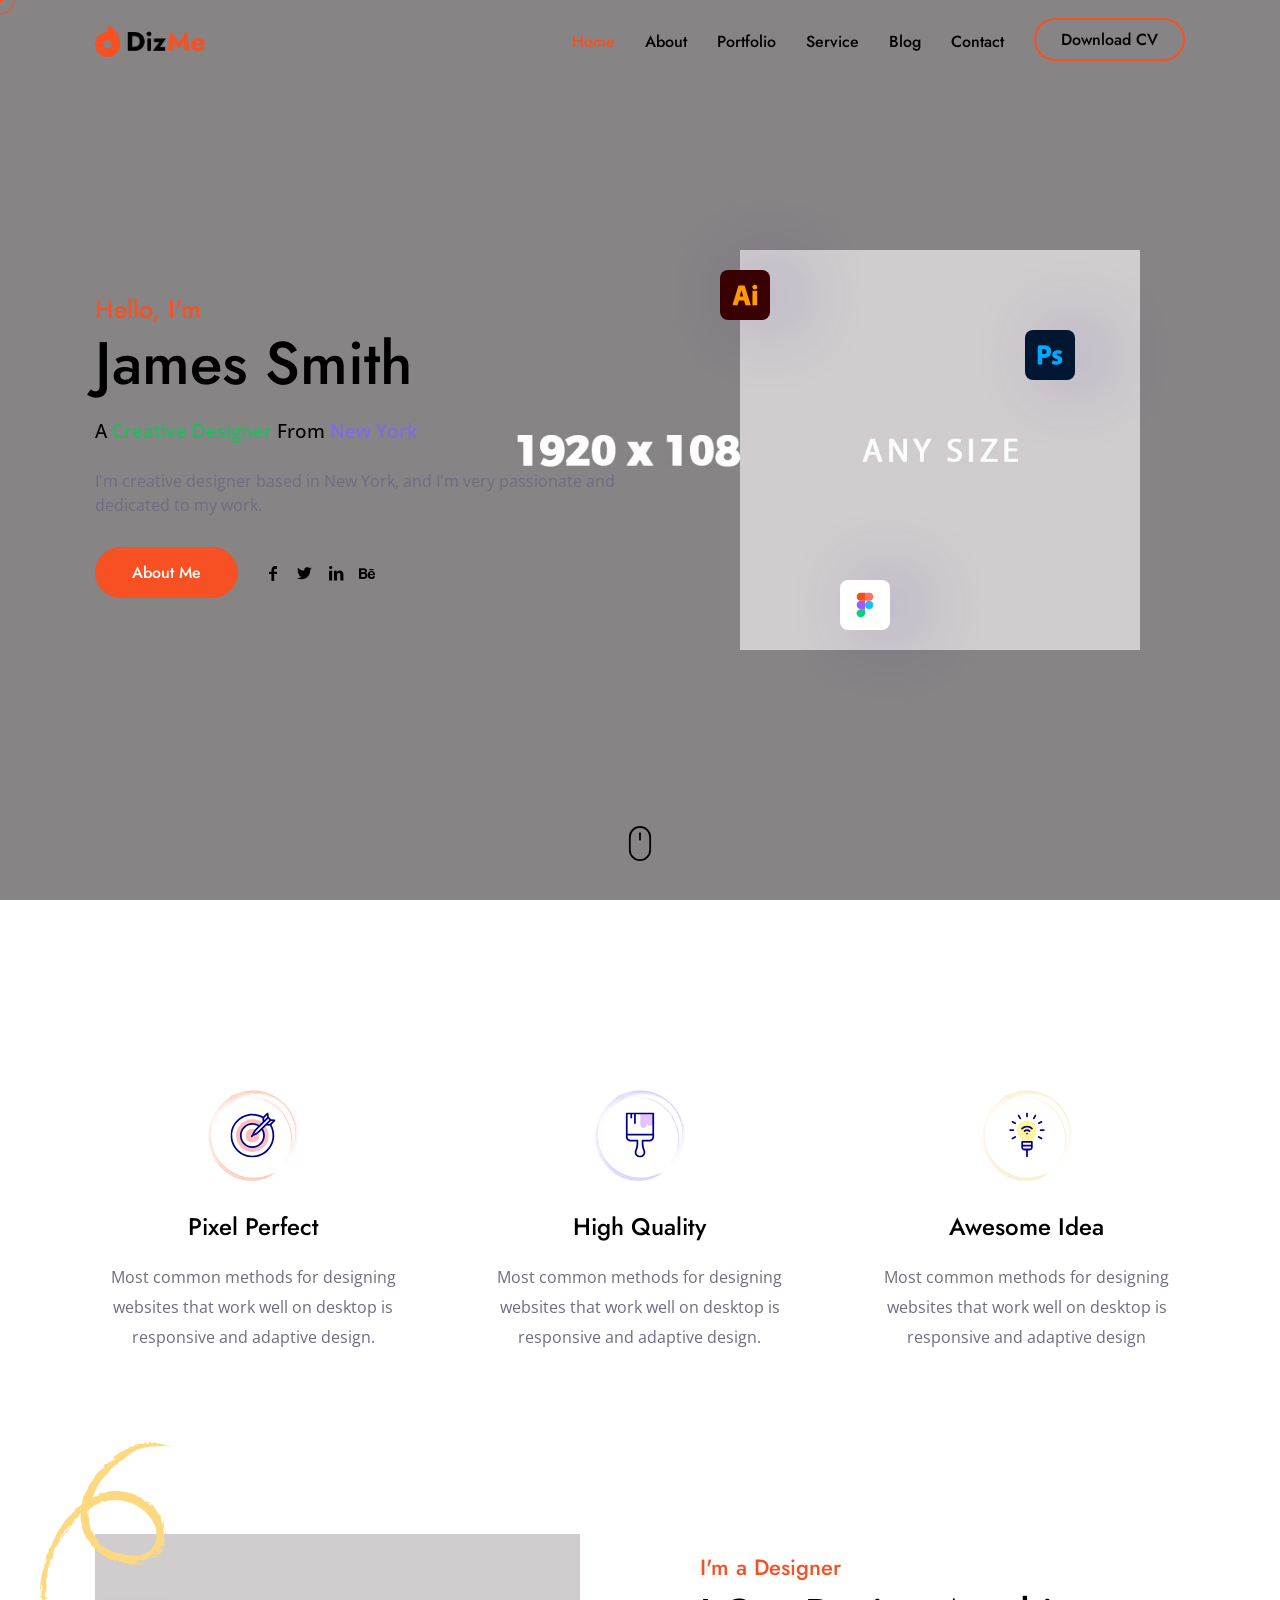
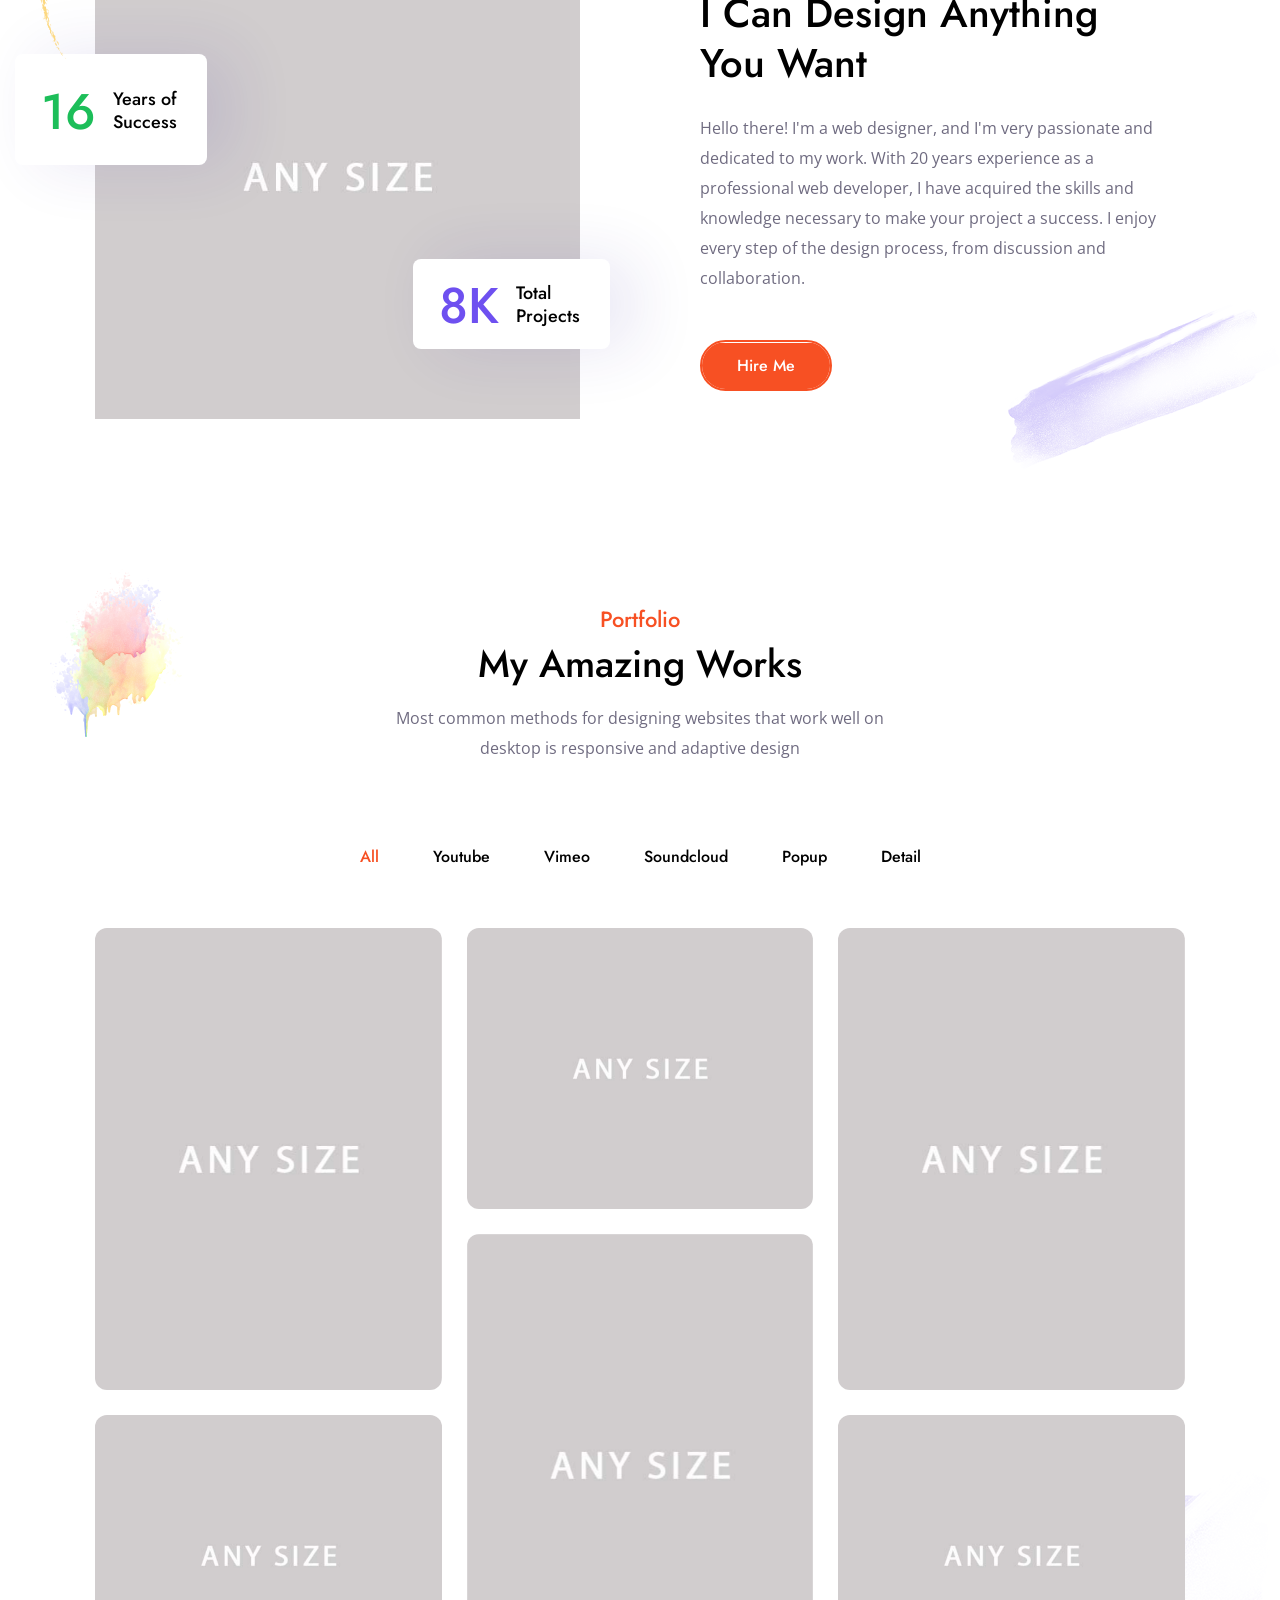
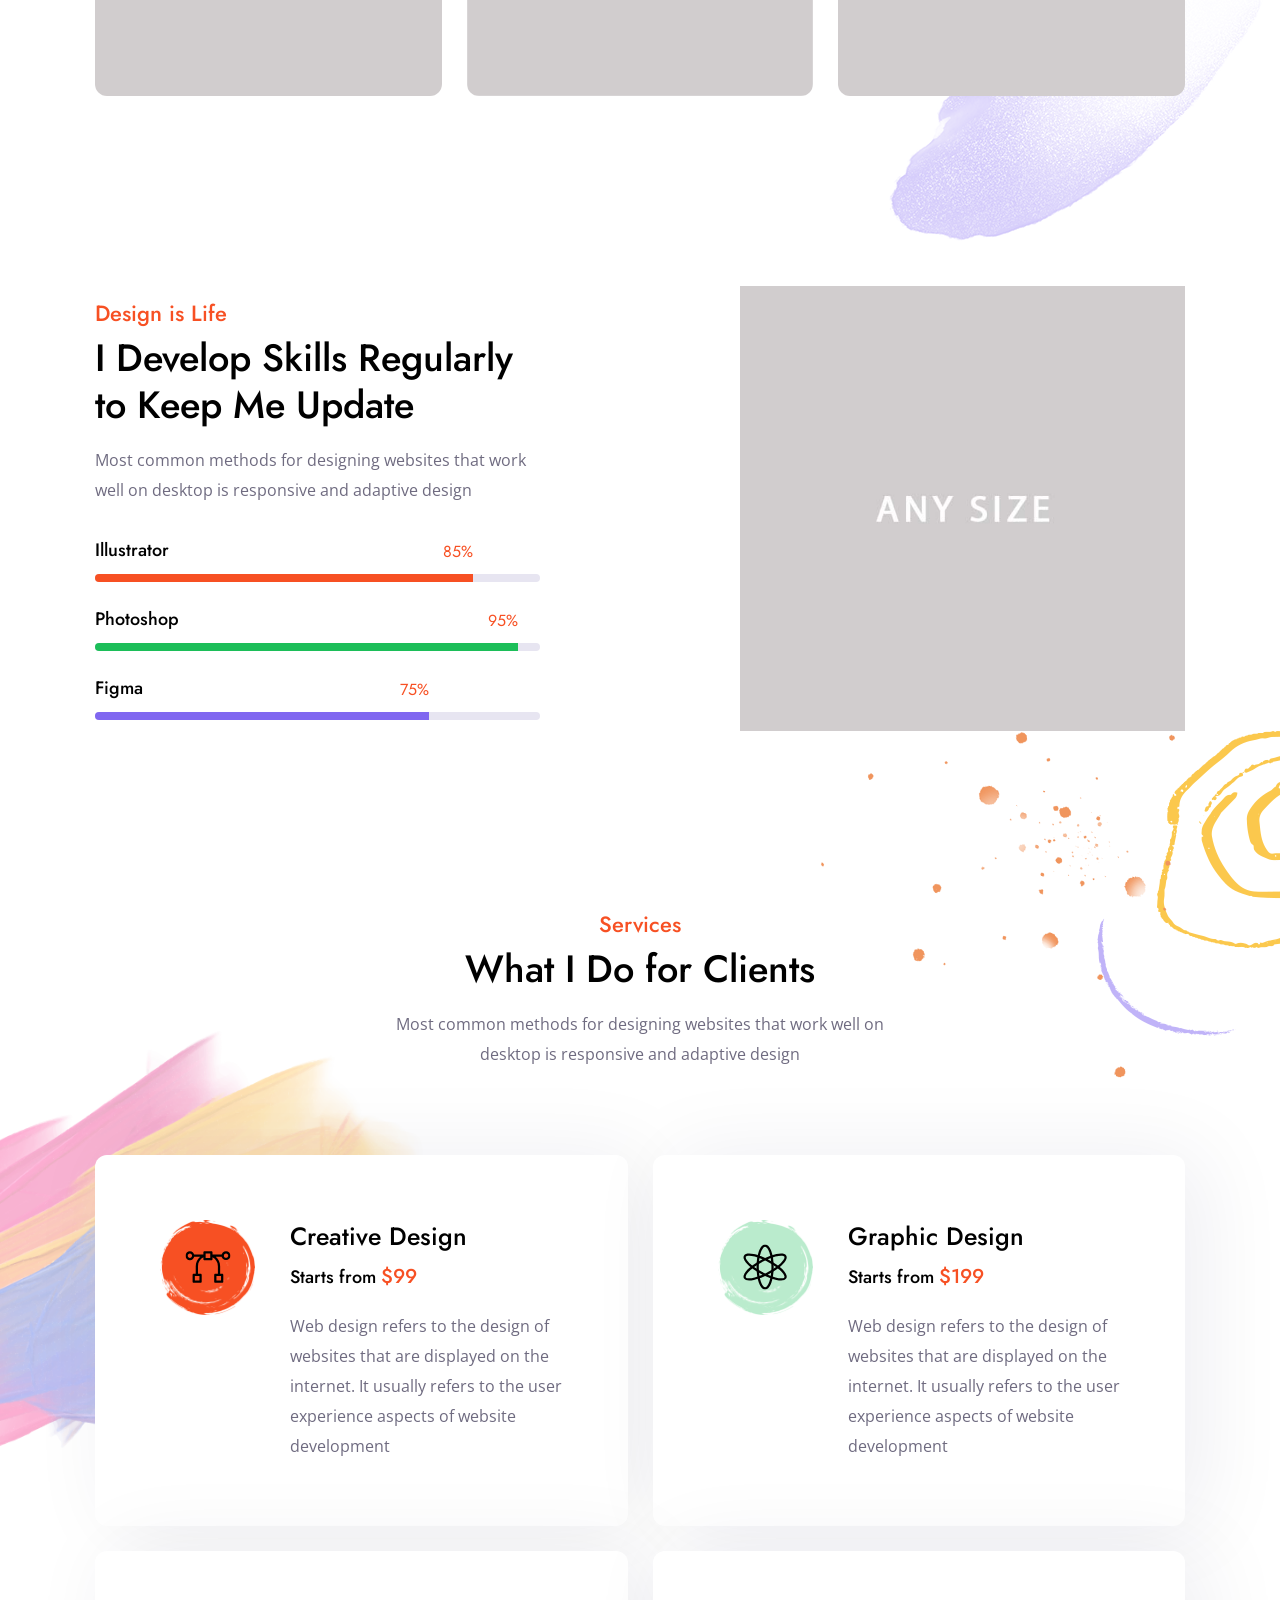
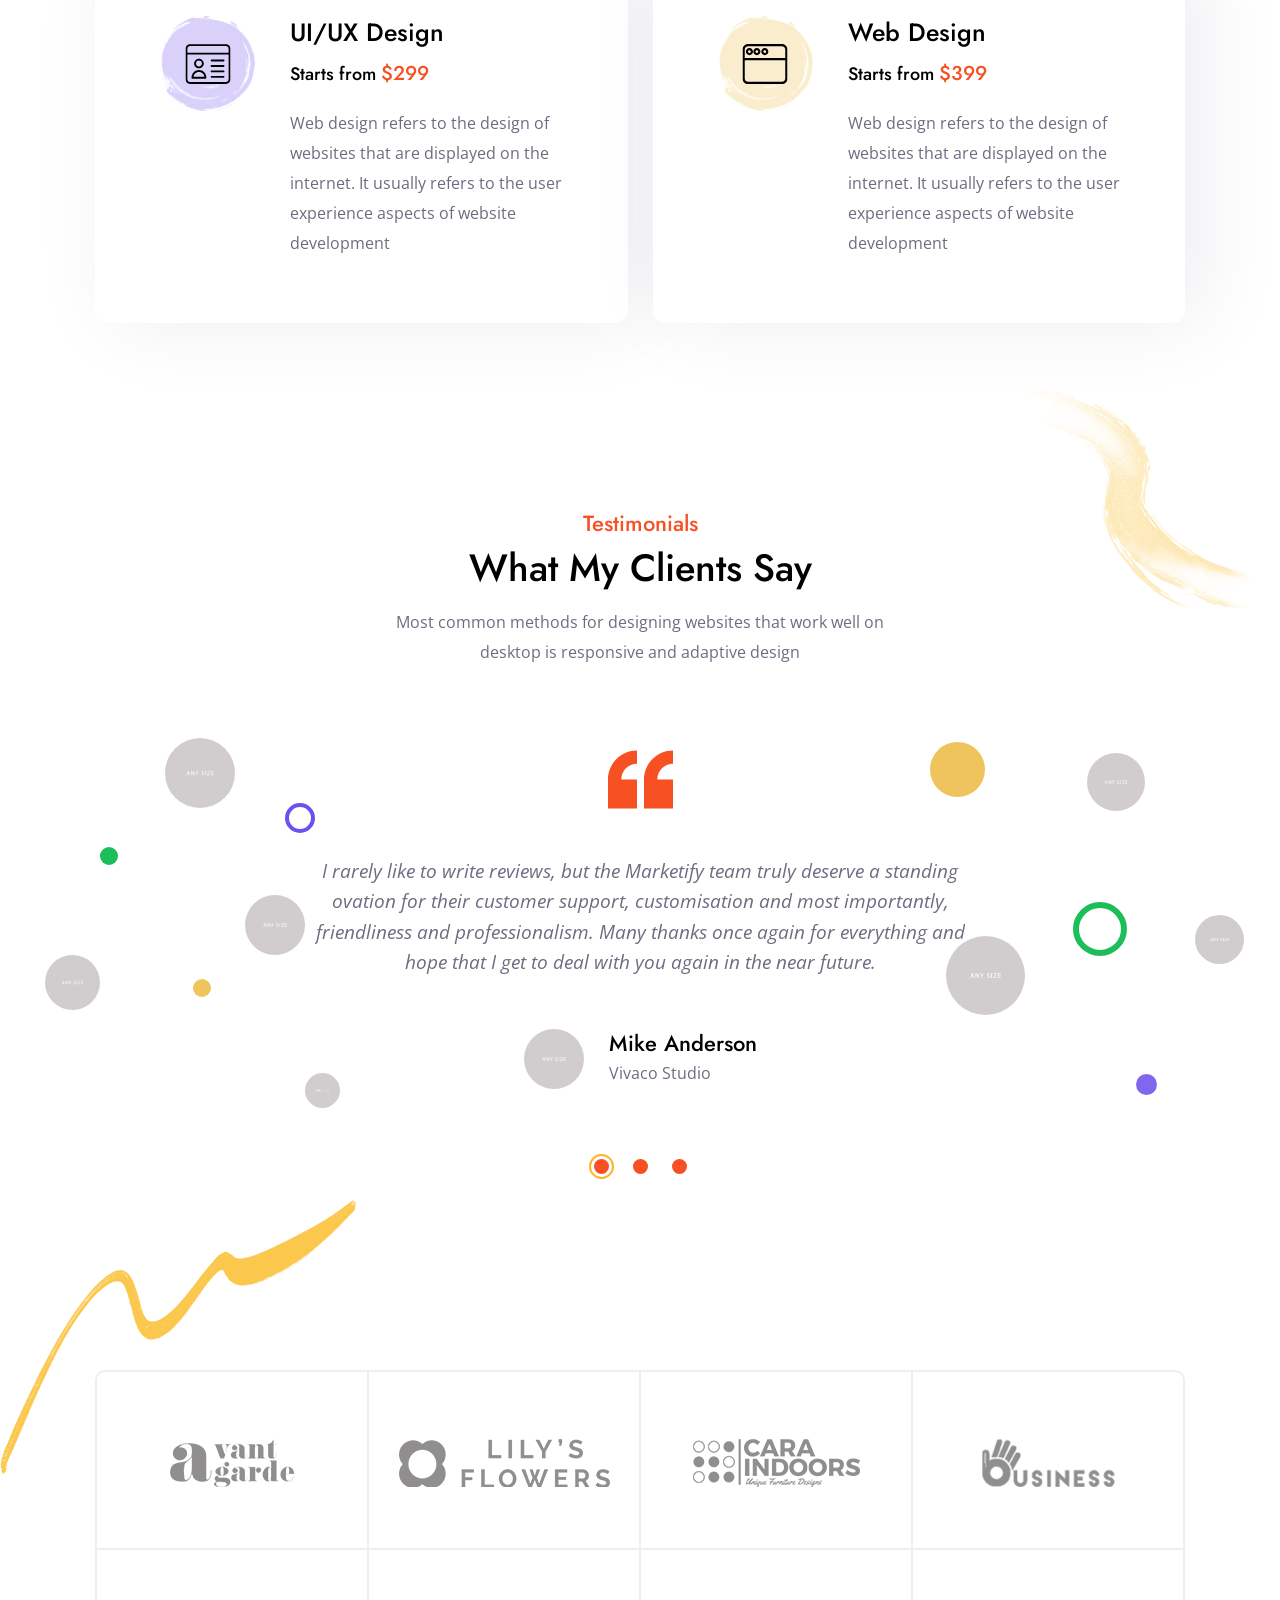
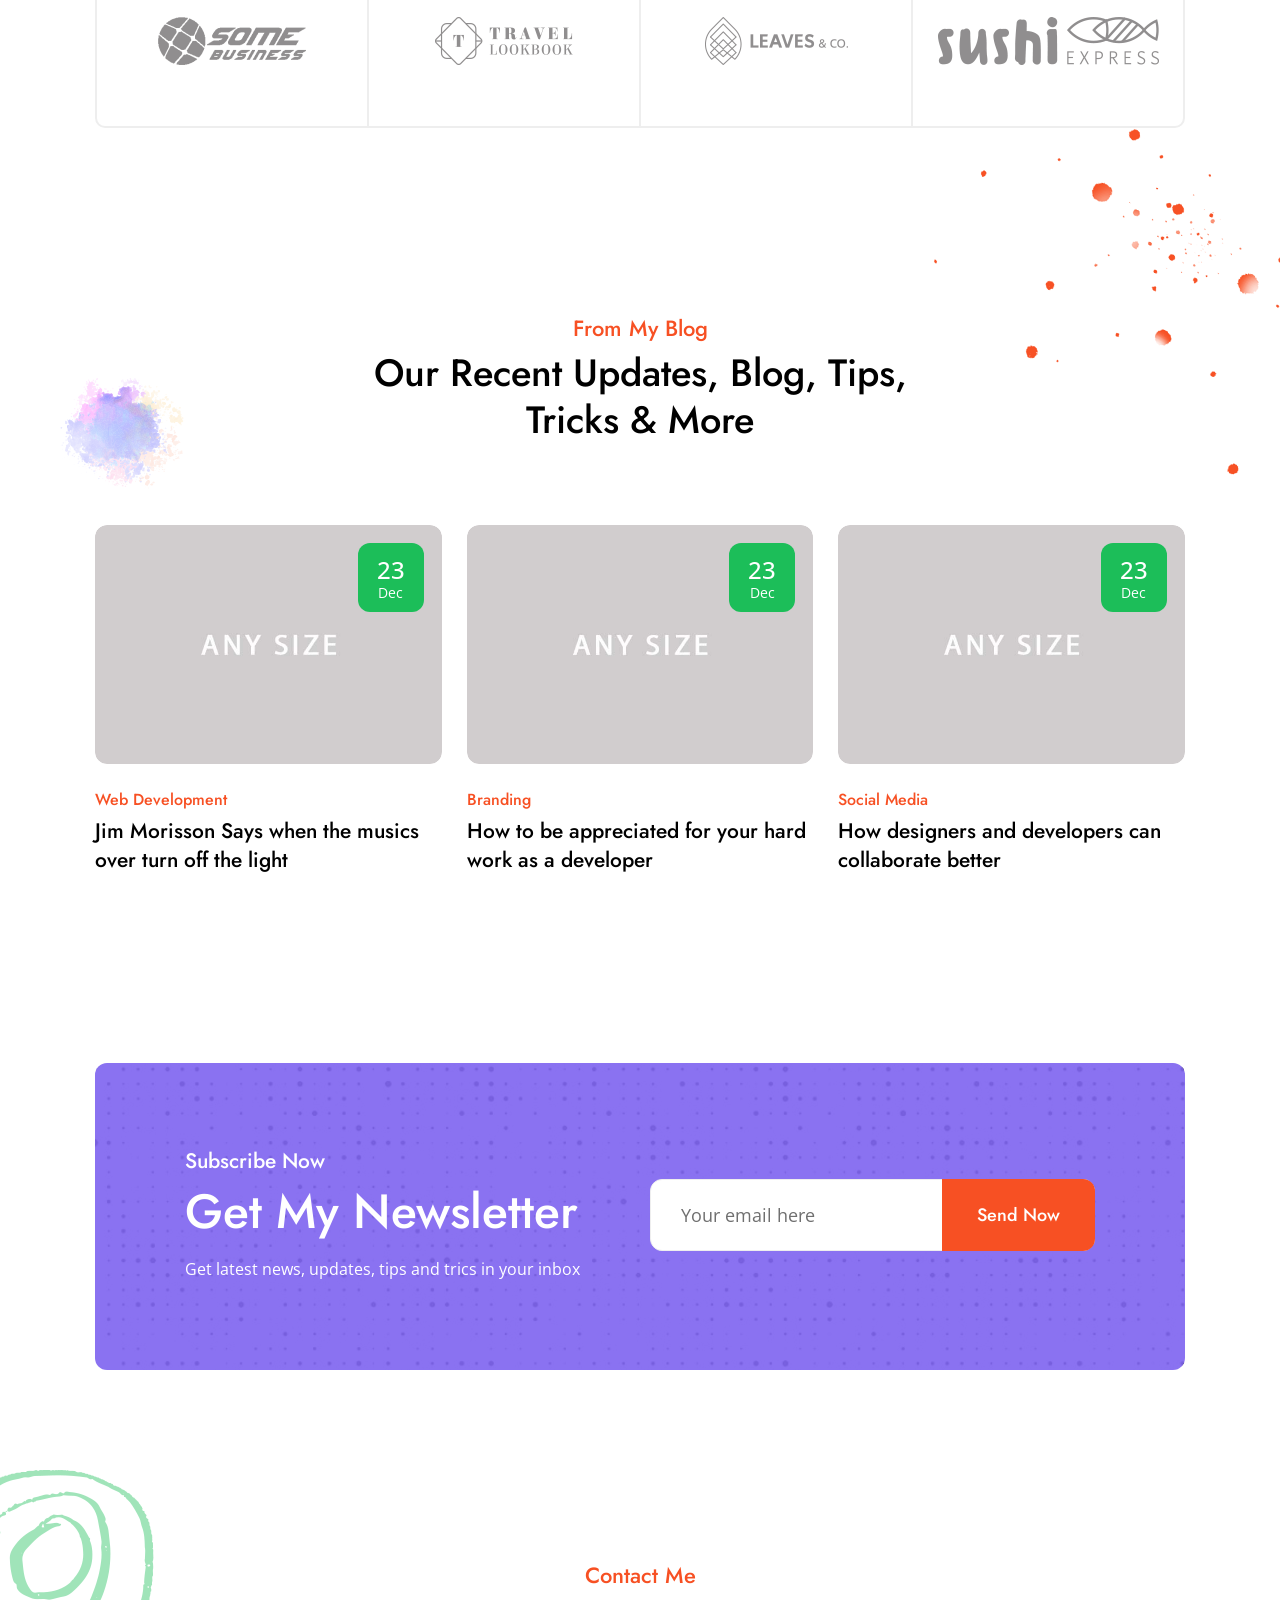
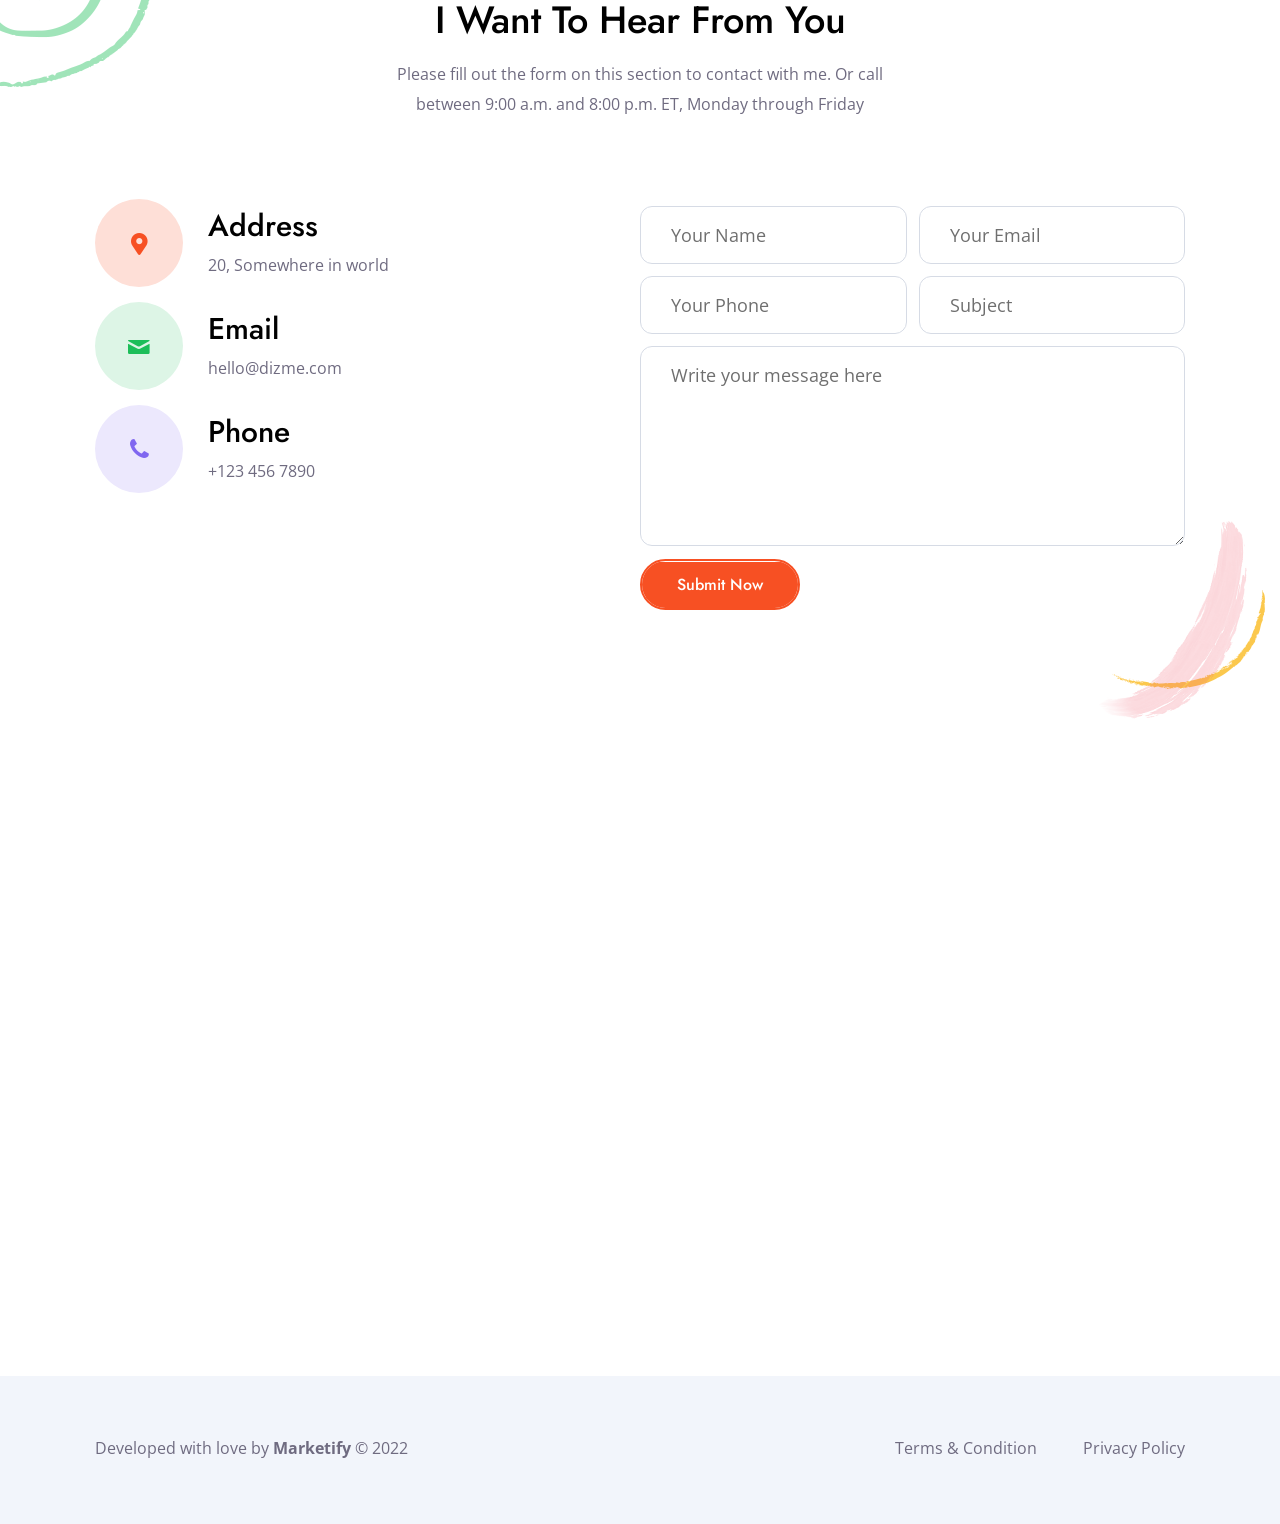
==== index.html @ f7d7a9ca "upload" ====
<!DOCTYPE html>
<!--[if lt IE 7 ]><html class="ie ie6" lang="en"> <![endif]-->
<!--[if IE 7 ]><html class="ie ie7" lang="en"> <![endif]-->
<!--[if IE 8 ]><html class="ie ie8" lang="en"> <![endif]-->
<!--[if (gte IE 9)|!(IE)]><!--><html lang="en"> <!--<![endif]-->

<head>

<meta http-equiv="Content-Type" content="text/html; charset=utf-8" />

<meta name="description" content="Name of your web site">
<meta name="author" content="Marketify">

<meta name="viewport" content="width=device-width, initial-scale=1, maximum-scale=1">

<title>Dizme | Home</title>

<!-- STYLES -->
<link href="https://fonts.googleapis.com/css2?family=Jost:ital,wght@0,100;0,200;0,300;0,400;0,500;0,600;0,700;0,800;0,900;1,100;1,200;1,300;1,400;1,500;1,600;1,700;1,800;1,900&display=swap" rel="stylesheet">
<link href="https://fonts.googleapis.com/css2?family=Open+Sans:ital,wght@0,300;0,400;0,500;0,600;0,700;0,800;1,300;1,400;1,500;1,600;1,700;1,800&display=swap" rel="stylesheet">

<link rel="stylesheet" type="text/css" href="css/plugins.css" />
<link rel="stylesheet" type="text/css" href="css/dark.css" />
<link rel="stylesheet" type="text/css" href="css/style.css" />
<!--[if lt IE 9]> <script type="text/javascript" src="js/modernizr.custom.js"></script> <![endif]-->
<!-- /STYLES -->

</head>

<body> 
	
	<!-- PRELOADER -->
	<div id="preloader">
		<div class="loader_line"></div>
	</div>
	<!-- /PRELOADER -->
	
	<!-- WRAPPER ALL -->
	<div class="dizme_tm_all_wrap" data-magic-cursor="show">
	
		<!-- MOBILE MENU -->
		<div class="dizme_tm_mobile_menu">
			<div class="mobile_menu_inner">
				<div class="mobile_in">
					<div class="logo">
						<a href="#"><img src="img/logo/logo.png" alt="" /></a>
					</div>
					<div class="trigger">
						<div class="hamburger hamburger--slider">
							<div class="hamburger-box">
								<div class="hamburger-inner"></div>
							</div>
						</div>
					</div>
				</div>
			</div>
			<div class="dropdown">
				<div class="dropdown_inner">
					<ul class="anchor_nav">
						<li class="current"><a href="#home">Home</a></li>
						<li><a href="#about">About</a></li>
						<li><a href="#portfolio">Portfolio</a></li>
						<li><a href="#service">Service</a></li>
						<li><a href="#blog">Blog</a></li>
						<li><a href="#contact">Contact</a></li>
						<li class="download_cv"><a href="img/cv/1.jpg" download><span>Download CV</span></a></li>
					</ul>
				</div>
			</div>
		</div>
		<!-- /MOBILE MENU -->
	
		<!-- HEADER -->
		<div class="dizme_tm_header">
			<div class="container">
				<div class="inner">
					<div class="logo">
						<a href="#"><img src="img/logo/logo.png" alt="" /></a>
					</div>
					<div class="menu">
						<ul class="anchor_nav">
							<li class="current"><a href="#home">Home</a></li>
							<li><a href="#about">About</a></li>
							<li><a href="#portfolio">Portfolio</a></li>
							<li><a href="#service">Service</a></li>
							<li><a href="#blog">Blog</a></li>
							<li><a href="#contact">Contact</a></li>
							<li class="download_cv"><a href="img/cv/1.jpg" download><span>Download CV</span></a></li>
						</ul>
					</div>
				</div>
			</div>
		</div>
		<!-- /HEADER -->
		
		<!-- HERO -->
		<div class="dizme_tm_section" id="home">
			<div class="dizme_tm_hero">
				<div class="background" data-img-url="img/slider/1.jpg"></div>
				<div class="container">
					<div class="content">
						<div class="details">
							<div class="hello">
								<h3 class="orangeText">Hello, I'm</h3>
							</div>
							<div class="name">
								<h3>James Smith</h3>
							</div>
							<div class="job">
								<p>A <span class="greenText">Creative Designer</span> From <span class="purpleText">New York</span></p>
							</div>
							<div class="text">
								<p>I'm creative designer based in New York, and I'm very passionate and dedicated to my work.</p>
							</div>
							<div class="button">
								<div class="dizme_tm_button">
									<a class="anchor" href="#about"><span>About Me</span></a>
								</div>
								<div class="social">
									<ul>
										<li><a href="#"><i class="icon-facebook-1"></i></a></li>
										<li><a href="#"><i class="icon-twitter-1"></i></a></li>
										<li><a href="#"><i class="icon-linkedin-1"></i></a></li>
										<li><a href="#"><i class="icon-behance"></i></a></li>
									</ul>
								</div>
							</div>
						</div>
						<div class="avatar">
							<div class="image">
								<img src="img/slider/avatar.jpg" alt="" />
								<span class="skills illustrator anim_moveBottom"><img class="svg" src="img/svg/skills/illustrator.svg" alt="" /></span>
								<span class="skills photoshop anim_moveBottom"><img class="svg" src="img/svg/skills/photoshop.svg" alt="" /></span>
								<span class="skills figma anim_moveBottom"><img class="svg" src="img/svg/skills/figma.svg" alt="" /></span>
							</div>
						</div>
					</div>
				</div>
				<div class="dizme_tm_down">
					<a class="anchor" href="#about">
						<svg width="26px" height="100%" viewBox="0 0 247 390" version="1.1" xmlns="http://www.w3.org/2000/svg" xmlns:xlink="http://www.w3.org/1999/xlink" style="fill-rule:evenodd;clip-rule:evenodd;stroke-linecap:round;stroke-linejoin:round;stroke-miterlimit:1.5;">
							<path id="wheel" d="M123.359,79.775l0,72.843" style="fill:none;stroke:#000;stroke-width:20px;"/>
							<path id="mouse" d="M236.717,123.359c0,-62.565 -50.794,-113.359 -113.358,-113.359c-62.565,0 -113.359,50.794 -113.359,113.359l0,143.237c0,62.565 50.794,113.359 113.359,113.359c62.564,0 113.358,-50.794 113.358,-113.359l0,-143.237Z" style="fill:none;stroke:#000;stroke-width:20px;"/>
						</svg>
					</a>
				</div>
			</div>
		</div>
		<!-- HERO -->
		
		<!-- PROCESS -->
		<div class="dizme_tm_section">
			<div class="dizme_tm_process">
				<div class="container">
					<div class="list">
						<ul>
							<li class="wow fadeInUp" data-wow-duration="1s">
								<div class="list_inner">
									<div class="icon">
										<span>
											<img class="brush" src="img/brushes/process/1.png" alt="" />
											<img class="svg" src="img/svg/process/target.svg" alt="" />
										</span>
									</div>
									<div class="title">
										<h3>Pixel Perfect</h3>
									</div>
									<div class="text">
										<p>Most common methods for designing websites that work well on desktop is responsive and adaptive design.</p>
									</div>
								</div>
							</li>
							<li class="wow fadeInUp" data-wow-duration="1s" data-wow-delay="0.2s">
								<div class="list_inner">
									<div class="icon">
										<span>
											<img class="brush" src="img/brushes/process/2.png" alt="" />
											<img class="svg" src="img/svg/process/brush.svg" alt="" />
										</span>
									</div>
									<div class="title">
										<h3>High Quality</h3>
									</div>
									<div class="text">
										<p>Most common methods for designing websites that work well on desktop is responsive and adaptive design.</p>
									</div>
								</div>
							</li>
							<li class="wow fadeInUp" data-wow-duration="1s" data-wow-delay="0.4s">
								<div class="list_inner">
									<div class="icon">
										<span>
											<img class="brush" src="img/brushes/process/3.png" alt="" />
											<img class="svg" src="img/svg/process/energy.svg" alt="" />
										</span>
									</div>
									<div class="title">
										<h3>Awesome Idea</h3>
									</div>
									<div class="text">
										<p>Most common methods for designing websites that work well on desktop is responsive and adaptive design</p>
									</div>
								</div>
							</li>
						</ul>
					</div>
				</div>
			</div>
		</div>
		<!-- /PROCESS -->
		
		<!-- ABOUT -->
		<div class="dizme_tm_section" id="about">
			<div class="dizme_tm_about">
				<div class="container">
					<div class="wrapper">
						<div class="left">
							<div class="image">
								<img src="img/about/1.jpg" alt="" />
								<div class="numbers year">
									<div class="wrapper">
										<h3><span class="dizme_tm_counter" data-from="0" data-to="18" data-speed="2000">0</span></h3>
										<span class="name">Years of<br />Success</span>
									</div>
								</div>
								<div class="numbers project">
									<div class="wrapper">
										<h3><span class="dizme_tm_counter" data-from="0" data-to="9" data-speed="2000">0</span>K</h3>
										<span class="name">Total<br />Projects</span>
									</div>
								</div>
							</div>
						</div>
						<div class="right">
							<div class="title wow fadeInUp" data-wow-duration="1s">
								<span>I'm a Designer</span>
								<h3>I Can Design Anything You Want</h3>
							</div>
							<div class="text wow fadeInUp" data-wow-duration="1s">
								<p>Hello there! I'm a web designer, and I'm very passionate and dedicated to my work. With 20 years experience as a professional web developer, I have acquired the skills and knowledge necessary to make your project a success. I enjoy every step of the design process, from discussion and collaboration.</p>
							</div>
							<div class="dizme_tm_button wow fadeInUp" data-wow-duration="1s">
								<a class="anchor" href="#contact"><span>Hire Me</span></a>
							</div>
						</div>
					</div>
				</div>
				<div class="brush_1 wow fadeInLeft" data-wow-duration="1s"><img src="img/brushes/about/1.png" alt="" /></div>
				<div class="brush_2 wow fadeInRight" data-wow-duration="1s"><img src="img/brushes/about/2.png" alt="" /></div>
			</div>
		</div>
		<!-- /ABOUT -->
		
		<!-- PORTFOLIO -->
		<div class="dizme_tm_section" id="portfolio">
			<div class="dizme_tm_portfolio">
				<div class="container">
					<div class="dizme_tm_main_title" data-align="center">
						<span>Portfolio</span>
						<h3>My Amazing Works</h3>
						<p>Most common methods for designing websites that work well on desktop is responsive and adaptive design</p>
					</div>
					<div class="portfolio_filter">
						<ul>
							<li><a href="#" class="current" data-filter="*">All</a></li>
							<li><a href="#" data-filter=".youtube">Youtube</a></li>
							<li><a href="#" data-filter=".vimeo">Vimeo</a></li>
							<li><a href="#" data-filter=".soundcloud">Soundcloud</a></li>
							<li><a href="#" data-filter=".popup">Popup</a></li>
							<li><a href="#" data-filter=".detail">Detail</a></li>
						</ul>
					</div>
					<div class="dizme_tm_portfolio_titles"></div>
					<div class="portfolio_list wow fadeInUp" data-wow-duration="1s">
						<ul class="gallery_zoom grid">
							<li class="youtube grid-item">
								<div class="inner">
									<div class="entry dizme_tm_portfolio_animation_wrap" data-title="Mockup Shape" data-category="Youtube">
										<a class="popup-youtube" href="https://www.youtube.com/watch?v=7e90gBu4pas">
											<img src="img/thumbs/42-56.jpg" alt="" />
											<div class="main" data-img-url="img/portfolio/1.jpg"></div>
										</a>
									</div>
									<div class="mobile_title">
										<h3>Mockup Shape</h3>
										<span>Youtube</span>
									</div>
								</div>
							</li>
							<li class="vimeo grid-item">
								<div class="inner">
									<div class="entry dizme_tm_portfolio_animation_wrap" data-title="Ave Bottle" data-category="Vimeo">
										<a class="popup-vimeo" href="https://vimeo.com/337293658">
											<img src="img/thumbs/42-34.jpg" alt="" />
											<div class="main" data-img-url="img/portfolio/2.jpg"></div>
										</a>
									</div>
									<div class="mobile_title">
										<h3>Ave Bottle</h3>
										<span>Vimeo</span>
									</div>
								</div>
							</li>
							<li class="soundcloud grid-item">
								<div class="inner">
									<div class="entry dizme_tm_portfolio_animation_wrap" data-title="Magic Art" data-category="Soundcloud">
										<a class="soundcloude_link mfp-iframe audio" href="https://w.soundcloud.com/player/?url=https%3A//api.soundcloud.com/tracks/471954807&color=%23ff5500&auto_play=true&hide_related=false&show_comments=true&show_user=true&show_reposts=false&show_teaser=true&visual=true">
											<img src="img/thumbs/42-56.jpg" alt="" />
											<div class="main" data-img-url="img/portfolio/3.jpg"></div>
										</a>
									</div>
									<div class="mobile_title">
										<h3>Magic Art</h3>
										<span>Soundcloud</span>
									</div>
								</div>
							</li>
							<li class="popup grid-item">
								<div class="inner">
									<div class="entry dizme_tm_portfolio_animation_wrap" data-title="Scott Felix" data-category="Popup">
										<a class="zoom" href="img/portfolio/5.jpg">
											<img src="img/thumbs/42-56.jpg" alt="" />
											<div class="main" data-img-url="img/portfolio/5.jpg"></div>
										</a>
									</div>
									<div class="mobile_title">
										<h3>Blue Lemon</h3>
										<span>Popup</span>
									</div>
								</div>
							</li>
							<li class="popup grid-item">
								<div class="inner">
									<div class="entry dizme_tm_portfolio_animation_wrap" data-title="Art Stone" data-category="Popup">
										<a class="zoom" href="img/portfolio/4.jpg">
											<img src="img/thumbs/42-34.jpg" alt="" />
											<div class="main" data-img-url="img/portfolio/4.jpg"></div>
										</a>
									</div>
									<div class="mobile_title">
										<h3>Art Stone</h3>
										<span>Popup</span>
									</div>
								</div>
							</li>
							<li class="detail grid-item">
								<div class="inner">
									<div class="entry dizme_tm_portfolio_animation_wrap" data-title="Global Evolution" data-category="Detail">
										<a class="portfolio_popup" href="#">
											<img src="img/thumbs/42-34.jpg" alt="" />
											<div class="main" data-img-url="img/portfolio/6.jpg"></div>
										</a>
									</div>
									<div class="mobile_title">
										<h3>Global Evolution</h3>
										<span>Detail</span>
									</div>

									<div class="hidden_content">
										<div class="popup_details">
											<div class="main_details">
												<div class="textbox">
													<p>We live in a world where we need to move quickly and iterate on our ideas as flexibly as possible.</p>
													<p>Mockups are useful both for the creative phase of the project - for instance when you're trying to figure out your user flows or the proper visual hierarchy - and the production phase when they phase when they will represent the target product. Building mockups strikes the ideal balance ease of modification.</p>
												</div>
												<div class="detailbox">
													<ul>
														<li>
															<span class="first">Client</span>
															<span>Alvaro Morata</span>
														</li>
														<li>
															<span class="first">Category</span>
															<span><a href="#">Detail</a></span>
														</li>
														<li>
															<span class="first">Date</span>
															<span>March 07, 2021</span>
														</li>
													</ul>
												</div>
											</div>
											<div class="additional_images">
												<ul>
													<li>
														<div class="list_inner">
															<div class="my_image">
																<img src="img/thumbs/4-2.jpg" alt="" />
																<div class="main" data-img-url="img/portfolio/1.jpg"></div>
															</div>
														</div>
													</li>
													<li>
														<div class="list_inner">
															<div class="my_image">
																<img src="img/thumbs/4-2.jpg" alt="" />
																<div class="main" data-img-url="img/portfolio/2.jpg"></div>
															</div>
														</div>
													</li>
													<li>
														<div class="list_inner">
															<div class="my_image">
																<img src="img/thumbs/4-2.jpg" alt="" />
																<div class="main" data-img-url="img/portfolio/3.jpg"></div>
															</div>
														</div>
													</li>
												</ul>
											</div>
										</div>
									</div>

								</div>
							</li>
						</ul>
					</div>
				</div>
				<div class="brush_1 wow zoomIn" data-wow-duration="1s"><img src="img/brushes/portfolio/1.png" alt="" /></div>
				<div class="brush_2 wow fadeInRight" data-wow-duration="1s"><img src="img/brushes/portfolio/2.png" alt="" /></div>
			</div>
		</div>
		<!-- /PORTFOLIO -->
		
		<!-- SKILLS -->
		<div class="dizme_tm_section">
			<div class="dizme_tm_skills">
				<div class="container">
					<div class="wrapper">
						<div class="left">
							<div class="dizme_tm_main_title wow fadeInUp" data-wow-duration="1s" data-align="left">
								<span>Design is Life</span>
								<h3>I Develop Skills Regularly to Keep Me Update</h3>
								<p>Most common methods for designing websites that work well on desktop is responsive and adaptive design</p>
							</div>
							<div class="dodo_progress wow fadeInUp" data-wow-duration="1s">
								<div class="progress_inner" data-value="85" data-color="#f75023">
									<span><span class="label">Illustrator</span><span class="number">85%</span></span>
									<div class="background"><div class="bar"><div class="bar_in"></div></div></div>
								</div>
								<div class="progress_inner" data-value="95" data-color="#1cbe59">
									<span><span class="label">Photoshop</span><span class="number">95%</span></span>
									<div class="background"><div class="bar"><div class="bar_in"></div></div></div>
								</div>
								<div class="progress_inner" data-value="75" data-color="#8067f0">
									<span><span class="label">Figma</span><span class="number">75%</span></span>
									<div class="background"><div class="bar"><div class="bar_in"></div></div></div>
								</div>
							</div>
						</div>
						<div class="right">
							<img src="img/skills/1.jpg" alt="" />
						</div>
					</div>
				</div>
			</div>
		</div>
		<!-- /SKILLS -->
		
		<!-- SERVICES -->
		<div class="dizme_tm_section" id="service">
			<div class="dizme_tm_services">
				<div class="container">
					<div class="dizme_tm_main_title" data-align="center">
						<span>Services</span>
						<h3>What I Do for Clients</h3>
						<p>Most common methods for designing websites that work well on desktop is responsive and adaptive design</p>
					</div>
					<div class="service_list">
						<ul>
							<li class="wow fadeInLeft" data-wow-duration="1s">
								<div class="list_inner tilt-effect">
									<span class="icon">
										<img class="svg" src="img/svg/service/anchor.svg" alt="" />
										<img class="back" src="img/brushes/service/1.png" alt="" />
									</span>
									<div class="title">
										<h3>Creative Design</h3>
										<span class="price">Starts from <span>$99</span></span>
									</div>
									<div class="text">
										<p>Web design refers to the design of websites that are displayed on the internet. It usually refers to the user experience aspects of website development</p>
									</div>
									<a class="dizme_tm_full_link" href="#"></a>
									<img class="popup_service_image" src="img/service/1.jpg" alt="" />
									<div class="service_hidden_details">
										<div class="service_popup_informations">
											<div class="descriptions">
												<p>Dizme is a leading web design agency with an award-winning design team that creates innovative, effective websites that capture your brand, improve your conversion rates, and maximize your revenue to help grow your business and achieve your goals.</p>
												<p>In today’s digital world, your website is the first interaction consumers have with your business. That's why almost 95 percent of a user’s first impression relates to web design. It’s also why web design services can have an immense impact on your company’s bottom line.</p>
												<p>That’s why more companies are not only reevaluating their website’s design but also partnering with Kura, the web design agency that’s driven more than $2.4 billion in revenue for its clients. With over 50 web design awards under our belt, we're confident we can design a custom website that drives sales for your unique business.</p>
											</div>
										</div>
									</div>
								</div>
							</li>
							<li class="wow fadeInRight" data-wow-duration="1s" data-wow-delay="0.2s">
								<div class="list_inner tilt-effect">
									<span class="icon">
										<img class="svg" src="img/svg/service/physics.svg" alt="" />
										<img class="back" src="img/brushes/service/2.png" alt="" />
									</span>
									<div class="title">
										<h3>Graphic Design</h3>
										<span class="price">Starts from <span>$199</span></span>
									</div>
									<div class="text">
										<p>Web design refers to the design of websites that are displayed on the internet. It usually refers to the user experience aspects of website development</p>
									</div>
									<a class="dizme_tm_full_link" href="#"></a>
									<img class="popup_service_image" src="img/service/2.jpg" alt="" />
									<div class="service_hidden_details">
										<div class="service_popup_informations">
											<div class="descriptions">
												<p>Dizme is a leading web design agency with an award-winning design team that creates innovative, effective websites that capture your brand, improve your conversion rates, and maximize your revenue to help grow your business and achieve your goals.</p>
												<p>In today’s digital world, your website is the first interaction consumers have with your business. That's why almost 95 percent of a user’s first impression relates to web design. It’s also why web design services can have an immense impact on your company’s bottom line.</p>
												<p>That’s why more companies are not only reevaluating their website’s design but also partnering with Kura, the web design agency that’s driven more than $2.4 billion in revenue for its clients. With over 50 web design awards under our belt, we're confident we can design a custom website that drives sales for your unique business.</p>
											</div>
										</div>
									</div>
								</div>
							</li>
							<li class="wow fadeInLeft" data-wow-duration="1s">
								<div class="list_inner tilt-effect">
									<span class="icon">
										<img class="svg" src="img/svg/service/contact.svg" alt="" />
										<img class="back" src="img/brushes/service/3.png" alt="" />
									</span>
									<div class="title">
										<h3>UI/UX Design</h3>
										<span class="price">Starts from <span>$299</span></span>
									</div>
									<div class="text">
										<p>Web design refers to the design of websites that are displayed on the internet. It usually refers to the user experience aspects of website development</p>
									</div>
									<a class="dizme_tm_full_link" href="#"></a>
									<img class="popup_service_image" src="img/service/3.jpg" alt="" />
									<div class="service_hidden_details">
										<div class="service_popup_informations">
											<div class="descriptions">
												<p>Dizme is a leading web design agency with an award-winning design team that creates innovative, effective websites that capture your brand, improve your conversion rates, and maximize your revenue to help grow your business and achieve your goals.</p>
												<p>In today’s digital world, your website is the first interaction consumers have with your business. That's why almost 95 percent of a user’s first impression relates to web design. It’s also why web design services can have an immense impact on your company’s bottom line.</p>
												<p>That’s why more companies are not only reevaluating their website’s design but also partnering with Kura, the web design agency that’s driven more than $2.4 billion in revenue for its clients. With over 50 web design awards under our belt, we're confident we can design a custom website that drives sales for your unique business.</p>
											</div>
										</div>
									</div>
								</div>
							</li>
							<li class="wow fadeInRight" data-wow-duration="1s" data-wow-delay="0.2s">
								<div class="list_inner tilt-effect">
									<span class="icon">
										<img class="svg" src="img/svg/service/web.svg" alt="" />
										<img class="back" src="img/brushes/service/4.png" alt="" />
									</span>
									<div class="title">
										<h3>Web Design</h3>
										<span class="price">Starts from <span>$399</span></span>
									</div>
									<div class="text">
										<p>Web design refers to the design of websites that are displayed on the internet. It usually refers to the user experience aspects of website development</p>
									</div>
									<a class="dizme_tm_full_link" href="#"></a>
									<img class="popup_service_image" src="img/service/4.jpg" alt="" />
									<div class="service_hidden_details">
										<div class="service_popup_informations">
											<div class="descriptions">
												<p>Dizme is a leading web design agency with an award-winning design team that creates innovative, effective websites that capture your brand, improve your conversion rates, and maximize your revenue to help grow your business and achieve your goals.</p>
												<p>In today’s digital world, your website is the first interaction consumers have with your business. That's why almost 95 percent of a user’s first impression relates to web design. It’s also why web design services can have an immense impact on your company’s bottom line.</p>
												<p>That’s why more companies are not only reevaluating their website’s design but also partnering with Kura, the web design agency that’s driven more than $2.4 billion in revenue for its clients. With over 50 web design awards under our belt, we're confident we can design a custom website that drives sales for your unique business.</p>
											</div>
										</div>
									</div>
								</div>
							</li>
						</ul>
					</div>
				</div>
				<div class="brush_1 wow fadeInLeft" data-wow-duration="1s"><img src="img/brushes/service/5.png" alt="" /></div>
				<div class="brush_2 wow zoomIn" data-wow-duration="1s"><img src="img/brushes/service/6.png" alt="" /></div>
			</div>
		</div>
		<!-- /SERVICES -->
		
		<!-- TESTIMONIALS -->
		<div class="dizme_tm_section">
			<div class="dizme_tm_testimonials">
				<div class="dizme_tm_main_title" data-align="center">
					<span>Testimonials</span>
					<h3>What My Clients Say</h3>
					<p>Most common methods for designing websites that work well on desktop is responsive and adaptive design</p>
				</div>
				<div class="list_wrapper">
					<div class="total">
						<div class="in">
							<ul class="owl-carousel owl-theme">
								<li>
									<div class="icon">
										<img class="svg" src="img/svg/testimonials/quote.svg" alt="" />
									</div>
									<div class="text">
										<p>I rarely like to write reviews, but the Marketify team truly deserve a standing ovation for their customer support, customisation and most importantly, friendliness and professionalism. Many thanks once again for everything and hope that I get to deal with you again in the near future.</p>
									</div>
									<div class="short">
										<div class="image">
											<div class="main" data-img-url="img/testimonials/4.jpg"></div>
										</div>
										<div class="detail">
											<h3>Mike Anderson</h3>
											<span>Vivaco Studio</span>
										</div>
									</div>
								</li>
								<li>
									<div class="icon">
										<img class="svg" src="img/svg/testimonials/quote.svg" alt="" />
									</div>
									<div class="text">
										<p>Really the Code Quality, Customer Support, and design are awesome and its good support they are giving. They give an instant solution to our needs. Really awesome. I will strongly recommend to my friends. Simply amazing team and amazing theme! Thank you from United States of America!</p>
									</div>
									<div class="short">
										<div class="image">
											<div class="main" data-img-url="img/testimonials/3.jpg"></div>
										</div>
										<div class="detail">
											<h3>Keita Smith</h3>
											<span>ABC Group</span>
										</div>
									</div>
								</li>
								<li>
									<div class="icon">
										<img class="svg" src="img/svg/testimonials/quote.svg" alt="" />
									</div>
									<div class="text">
										<p>Loved the template design, documentation, customizability and the customer support from Marketify team! I am a noob in programming with very little knowledge about coding but the Marketify team helped me to launch my resume website successfully. Much recommended!</p>
									</div>
									<div class="short">
										<div class="image">
											<div class="main" data-img-url="img/testimonials/6.jpg"></div>
										</div>
										<div class="detail">
											<h3>Alan Walker</h3>
											<span>Web Designer</span>
										</div>
									</div>
								</li>
							</ul>
						</div>
						<div class="left_details">
							<div class="det_image one wow fadeIn" data-wow-duration="1s" data-img-url="img/testimonials/2.jpg"></div>
							<div class="det_image two wow fadeIn" data-wow-duration="1s" data-wow-delay="0.2s" data-img-url="img/testimonials/1.jpg"></div>
							<div class="det_image three wow fadeIn" data-wow-duration="1s" data-wow-delay="0.4s" data-img-url="img/testimonials/3.jpg"></div>
							<div class="det_image four wow fadeIn" data-wow-duration="1s" data-wow-delay="0.6s" data-img-url="img/testimonials/4.jpg"></div>
							<span class="circle green animPulse"></span>
							<span class="circle yellow animPulse"></span>
							<span class="circle border animPulse"></span>
						</div>
						<div class="right_details">
							<div class="det_image one wow fadeIn" data-wow-duration="1s" data-img-url="img/testimonials/5.jpg"></div>
							<div class="det_image two wow fadeIn" data-wow-duration="1s" data-wow-delay="0.2s" data-img-url="img/testimonials/6.jpg"></div>
							<div class="det_image three wow fadeIn" data-wow-duration="1s" data-wow-delay="0.4s" data-img-url="img/testimonials/7.jpg"></div>
							<span class="circle yellow animPulse"></span>
							<span class="circle purple animPulse"></span>
							<span class="circle border animPulse"></span>
						</div>
					</div>
				</div>
				<div class="brush_1 wow fadeInRight" data-wow-duration="1s"><img src="img/brushes/testimonials/1.png" alt="" /></div>
			</div>
		</div>
		<!-- /TESTIMONIALS -->
		
		<!-- PARTNERS -->
		<div class="dizme_tm_section">
			<div class="dizme_tm_partners">
				<div class="container">
					<div class="partners_inner">
						<ul>
							<li class="wow fadeIn" data-wow-duration="1s">
								<div class="list_inner">
									<img src="img/partners/dark/1.png" alt="" />
									<a class="dizme_tm_full_link" a href="#"></a>
								</div>
							</li>
							<li class="wow fadeIn" data-wow-duration="1s" data-wow-delay="0.2s">
								<div class="list_inner">
									<img src="img/partners/dark/2.png" alt="" />
									<a class="dizme_tm_full_link" a href="#"></a>
								</div>
							</li>
							<li class="wow fadeIn" data-wow-duration="1s" data-wow-delay="0.4s">
								<div class="list_inner">
									<img src="img/partners/dark/3.png" alt="" />
									<a class="dizme_tm_full_link" a href="#"></a>
								</div>
							</li>
							<li class="wow fadeIn" data-wow-duration="1s" data-wow-delay="0.6s">
								<div class="list_inner">
									<img src="img/partners/dark/4.png" alt="" />
									<a class="dizme_tm_full_link" a href="#"></a>
								</div>
							</li>
							<li class="wow fadeIn" data-wow-duration="1s">
								<div class="list_inner">
									<img src="img/partners/dark/5.png" alt="" />
									<a class="dizme_tm_full_link" a href="#"></a>
								</div>
							</li>
							<li class="wow fadeIn" data-wow-duration="1s" data-wow-delay="0.2s">
								<div class="list_inner">
									<img src="img/partners/dark/6.png" alt="" />
									<a class="dizme_tm_full_link" a href="#"></a>
								</div>
							</li>
							<li class="wow fadeIn" data-wow-duration="1s" data-wow-delay="0.4s">
								<div class="list_inner">
									<img src="img/partners/dark/7.png" alt="" />
									<a class="dizme_tm_full_link" a href="#"></a>
								</div>
							</li>
							<li class="wow fadeIn" data-wow-duration="1s" data-wow-delay="0.6s">
								<div class="list_inner">
									<img src="img/partners/dark/8.png" alt="" />
									<a class="dizme_tm_full_link" a href="#"></a>
								</div>
							</li>
						</ul>
					</div>
				</div>
				<div class="brush_1 wow fadeInLeft" data-wow-duration="1s"><img src="img/brushes/partners/1.png" alt="" /></div>
			</div>
		</div>
		<!-- /PARTNERS -->
		
		<!-- NEWS -->
		<div class="dizme_tm_section" id="blog">
			<div class="dizme_tm_news">
				<div class="container">
					<div class="dizme_tm_main_title" data-align="center">
						<span>From My Blog</span>
						<h3>Our Recent Updates, Blog, Tips, Tricks &amp; More</h3>
					</div>
					<div class="news_list">
						<ul>
							<li class="wow fadeInUp" data-wow-duration="1s">
								<div class="list_inner">
									<div class="image">
										<img src="img/thumbs/42-29.jpg" alt="" />
										<div class="main" data-img-url="img/news/1.jpg"></div>
										<div class="date">
											<h3>23</h3>
											<span>Dec</span>
										</div>
										<a class="dizme_tm_full_link" href="#"></a>
									</div>
									<div class="details">
										<span class="category"><a href="#">Web Development</a></span>
										<h3 class="title"><a href="#">Jim Morisson Says when the musics over turn off the light</a></h3>
									</div>
									
									<div class="news_hidden_details">
										<div class="news_popup_informations">
											<div class="text">
												<p>Dizme is a leading web design agency with an award-winning design team that creates innovative, effective websites that capture your brand, improve your conversion rates, and maximize your revenue to help grow your business and achieve your goals.</p>
												<p>In today’s digital world, your website is the first interaction consumers have with your business. That's why almost 95 percent of a user’s first impression relates to web design. It’s also why web design services can have an immense impact on your company’s bottom line.</p>
												<p>That’s why more companies are not only reevaluating their website’s design but also partnering with Kura, the web design agency that’s driven more than $2.4 billion in revenue for its clients. With over 50 web design awards under our belt, we're confident we can design a custom website that drives sales for your unique business.</p>
											</div>
										</div>
									</div>
									
								</div>
							</li>
							<li class="wow fadeInUp" data-wow-duration="1s" data-wow-delay="0.2s">
								<div class="list_inner">
									<div class="image">
										<img src="img/thumbs/42-29.jpg" alt="" />
										<div class="main" data-img-url="img/news/2.jpg"></div>
										<div class="date">
											<h3>23</h3>
											<span>Dec</span>
										</div>
										<a class="dizme_tm_full_link" href="#"></a>
									</div>
									<div class="details">
										<span class="category"><a href="#">Branding</a></span>
										<h3 class="title"><a href="#">How to be appreciated for your hard work as a developer</a></h3>
									</div>
									
									<div class="news_hidden_details">
										<div class="news_popup_informations">
											<div class="text">
												<p>Dizme is a leading web design agency with an award-winning design team that creates innovative, effective websites that capture your brand, improve your conversion rates, and maximize your revenue to help grow your business and achieve your goals.</p>
												<p>In today’s digital world, your website is the first interaction consumers have with your business. That's why almost 95 percent of a user’s first impression relates to web design. It’s also why web design services can have an immense impact on your company’s bottom line.</p>
												<p>That’s why more companies are not only reevaluating their website’s design but also partnering with Kura, the web design agency that’s driven more than $2.4 billion in revenue for its clients. With over 50 web design awards under our belt, we're confident we can design a custom website that drives sales for your unique business.</p>
											</div>
										</div>
									</div>
									
								</div>
							</li>
							<li class="wow fadeInUp" data-wow-duration="1s" data-wow-delay="0.4s">
								<div class="list_inner">
									<div class="image">
										<img src="img/thumbs/42-29.jpg" alt="" />
										<div class="main" data-img-url="img/news/3.jpg"></div>
										<div class="date">
											<h3>23</h3>
											<span>Dec</span>
										</div>
										<a class="dizme_tm_full_link" href="#"></a>
									</div>
									<div class="details">
										<span class="category"><a href="#">Social Media</a></span>
										<h3 class="title"><a href="#">How designers and developers can collaborate better</a></h3>
									</div>
									
									<div class="news_hidden_details">
										<div class="news_popup_informations">
											<div class="text">
												<p>Dizme is a leading web design agency with an award-winning design team that creates innovative, effective websites that capture your brand, improve your conversion rates, and maximize your revenue to help grow your business and achieve your goals.</p>
												<p>In today’s digital world, your website is the first interaction consumers have with your business. That's why almost 95 percent of a user’s first impression relates to web design. It’s also why web design services can have an immense impact on your company’s bottom line.</p>
												<p>That’s why more companies are not only reevaluating their website’s design but also partnering with Kura, the web design agency that’s driven more than $2.4 billion in revenue for its clients. With over 50 web design awards under our belt, we're confident we can design a custom website that drives sales for your unique business.</p>
											</div>
										</div>
									</div>
									
								</div>
							</li>
						</ul>
					</div>
				</div>
				<div class="brush_1 wow zoomIn" data-wow-duration="1s"><img src="img/brushes/news/1.png" alt="" /></div>
				<div class="brush_2 wow zoomIn" data-wow-duration="1s"><img src="img/brushes/news/2.png" alt="" /></div>
			</div>
		</div>
		<!-- /NEWS -->
		
		<!-- SUBSCRIBE -->
		<div class="dizme_tm_section">
			<div class="dizme_tm_subscribe">
				<div class="container">
					<div class="inner">
						<div class="background">
							<div class="dots" data-img-url="img/subscribe/dots.jpg"></div>
							<div class="overlay"></div>
						</div>
						<div class="content">
							<div class="left wow fadeInLeft" data-wow-duration="1s">
								<span class="subtitle">Subscribe Now</span>
								<h3 class="title">Get My Newsletter</h3>
								<p class="text">Get latest news, updates, tips and trics in your inbox</p>
							</div>
							<div class="right wow fadeInRight" data-wow-duration="1s">
								<div class="field">
									<input type="text" placeholder="Your email here">
									<input type="submit" value="Send Now" />
								</div>
							</div>
						</div>
					</div>
				</div>
			</div>
		</div>
		<!-- /SUBSCRIBE -->
		
		<!-- CONTACT -->
		<div class="dizme_tm_section" id="contact">
			<div class="dizme_tm_contact">
				<div class="container">
					<div class="dizme_tm_main_title" data-align="center">
						<span>Contact Me</span>
						<h3>I Want To Hear From You</h3>
						<p>Please fill out the form on this section to contact with me. Or call between 9:00 a.m. and 8:00 p.m. ET, Monday through Friday</p>
					</div>
					<div class="contact_inner">
						<div class="left wow fadeInLeft" data-wow-duration="1s">
							<ul>
								<li>
									<div class="list_inner">
										<div class="icon orangeBackground">
											<i class="icon-location orangeText"></i>
										</div>
										<div class="short">
											<h3>Address</h3>
											<span>20, Somewhere in world</span>
										</div>
									</div>
								</li>
								<li>
									<div class="list_inner">
										<div class="icon greenBackground">
											<i class="icon-mail-1 greenText"></i>
										</div>
										<div class="short">
											<h3>Email</h3>
											<span><a href="#">hello@dizme.com</a></span>
										</div>
									</div>
								</li>
								<li>
									<div class="list_inner">
										<div class="icon purpleBackground">
											<i class="icon-phone purpleText"></i>
										</div>
										<div class="short">
											<h3>Phone</h3>
											<span>+123 456 7890</span>
										</div>
									</div>
								</li>
							</ul>
						</div>
						<div class="right wow fadeInRight" data-wow-duration="1s">
							<div class="fields">
								<form action="/" method="post" class="contact_form" id="contact_form" autocomplete="off">
									<div class="returnmessage" data-success="Your message has been received, We will contact you soon."></div>
									<div class="empty_notice"><span>Please Fill Required Fields</span></div>
									<div class="input_list">
										<ul>
											<li><input id="name" type="text" placeholder="Your Name" /></li>
											<li><input id="email" type="text" placeholder="Your Email" /></li>
											<li><input id="phone" type="number" placeholder="Your Phone" /></li>
											<li><input id="subject" type="text" placeholder="Subject" /></li>
										</ul>
									</div>
									<div class="message_area">
										<textarea id="message" placeholder="Write your message here"></textarea>
									</div>
									<div class="dizme_tm_button">
										<a id="send_message" href="#"><span>Submit Now</span></a>
									</div>
								</form>
							</div>
						</div>
						<div class="brush_2 wow fadeInRight" data-wow-duration="1s"><img src="img/brushes/contact/2.png" alt="" /></div>
					</div>
					<div class="dizme_tm_map wow fadeInUp" data-wow-duration="1s">
						<div class="mapouter"><div class="gmap_canvas"><iframe width="100%" height="375" id="gmap_canvas" src="https://maps.google.com/maps?q=2880%20Broadway,%20New%20York&t=&z=13&ie=UTF8&iwloc=&output=embed" frameborder="0" scrolling="no" marginheight="0" marginwidth="0"></iframe><a href="https://www.embedgooglemap.net/blog/divi-discount-code-elegant-themes-coupon"></a><br><style>.mapouter{position:relative;text-align:right;height:375px;width:100%;}</style><a href="https://www.embedgooglemap.net">how to add google map</a><style>.gmap_canvas {overflow:hidden;background:none!important;height:375px;width:100%;}</style></div></div>

						<!-- Get your API here https://www.embedgooglemap.net -->
					</div>
					
				</div>
				<div class="brush_1 wow fadeInLeft" data-wow-duration="1s"><img src="img/brushes/contact/1.png" alt="" /></div>
			</div>
		</div>
		<!-- /CONTACT -->
		
		<!-- COPYRIGHT -->
		<div class="dizme_tm_section">
			<div class="dizme_tm_copyright">
				<div class="container">
					<div class="inner">
						<div class="left wow fadeInLeft" data-wow-duration="1s">
							<p>Developed with love by <a href="https://themeforest.net/user/marketify" target="_blank">Marketify</a> &copy; 2022</p>
						</div>
						<div class="right wow fadeInRight" data-wow-duration="1s">
							<ul>
								<li><a href="#">Terms &amp; Condition</a></li>
								<li><a href="#">Privacy Policy</a></li>
							</ul>
						</div>
					</div>
				</div>
			</div>
		</div>
		<!-- /COPYRIGHT -->
		
		<!-- CURSOR -->
		<div class="mouse-cursor cursor-outer"></div>
		<div class="mouse-cursor cursor-inner"></div>
		<!-- /CURSOR -->
		
		<!-- TOTOP -->
		<div class="progressbar">
			<a href="#"><span class="text">To Top</span></a>
			<span class="line"></span>
		</div>
		<!-- /TOTOP -->
		
	</div>
	<!-- / WRAPPER ALL -->
	
<!-- SCRIPTS -->
<script src="js/jquery.js"></script>
<!--[if lt IE 10]> <script type="text/javascript" src="js/ie8.js"></script> <![endif]-->	
<script src="js/plugins.js"></script>
<script src="js/init.js"></script>
<!-- /SCRIPTS -->

</body>
</html>
---- css/plugins.css ----
/*
This file is made by Marketify (2022)

01) BASE
02) FORM ELEMENTS
03) FONTELLO
04) SKELETON OR GRID
05) ANIMATION


*/

/*------------------------------------------------------------------*/ 
/*	BASE
/*------------------------------------------------------------------*/

html,body,div,span,applet,object,iframe,h1,h2,h3,h4,h5,h6,p,blockquote,pre,a,abbr,acronym,address,big,cite,code,del,dfn,em,font,ins,kbd,q,s,samp,small,strike,strong,sub,sup,tt,var,b,u,i,center,dl,dt,dd,ol,ul,li,fieldset,form,label,legend,table,caption,tbody,tfoot,thead,tr,th,td
	{
	background: transparent;
	border: 0;
	margin: 0;
	padding: 0;
	vertical-align: baseline;
	outline: none;
}

article, aside, details, figcaption, figure, footer, header, hgroup, nav, section {
    display: block;
}

blockquote {
	quotes: none;
}

blockquote:before,blockquote:after {
	content: '';
	content: none;
}
ul, ol{
	margin:0px;	
}
ul li, ol li{
	margin:0px;
}
img{
	vertical-align:middle;
	max-width:100%;
}
iframe{
	max-width:100%;
}
del {
	text-decoration: line-through;
}
a, i{
	border:none;
}
a:hover{text-decoration:none;}

/*------------------------------------------------------------------*/ 
/*	FORM ELEMENTS
/*------------------------------------------------------------------*/

textarea{
	border-radius:0;
	font-size:18px;
	resize:vertical;
	font-family:'Open Sans', sans-serif;
	letter-spacing: 0;
	
	-webkit-box-sizing: border-box; /* Safari/Chrome, other WebKit */
	-moz-box-sizing: border-box;    /* Firefox, other Gecko */
	-ms-box-sizing: border-box;     /* IE 10 + */
	box-sizing: border-box;         /* Opera/IE 8+ */
	
	line-height:1.4;
	padding:10px!important;
	width:100%;
	border:1px solid #eee;
	
	-webkit-transition: all .3s ease;
	   -moz-transition: all .3s ease;
	    -ms-transition: all .3s ease;
	     -o-transition: all .3s ease;
	        transition: all .3s ease;
}
input[type="text"],
input[type="password"],
input[type="datetime"],
input[type="datetime-local"],
input[type="date"],
input[type="month"],
input[type="time"],
input[type="week"],
input[type="number"],
input[type="email"],
input[type="url"],
input[type="search"],
input[type="tel"],
input[type="color"],
.uneditable-input {
	border-radius:0;
	font-size:18px;
	min-width:auto;
	letter-spacing:0;
	
	-webkit-box-sizing: border-box; /* Safari/Chrome, other WebKit */
	-moz-box-sizing: border-box;    /* Firefox, other Gecko */
	-ms-box-sizing: border-box;     /* IE 10 + */
	box-sizing: border-box;         /* Opera/IE 8+ */
	
	font-family:'Open Sans', sans-serif;
	
	line-height:1.6;
	padding:10px;
	height:44px;
	vertical-align:middle;
	border:1px solid #eee;
	
	-webkit-transition: all .3s ease;
	   -moz-transition: all .3s ease;
	    -ms-transition: all .3s ease;
	     -o-transition: all .3s ease;
	        transition: all .3s ease;
}

textarea:focus,
input[type="text"]:focus,
input[type="password"]:focus,
input[type="datetime"]:focus,
input[type="datetime-local"]:focus,
input[type="date"]:focus,
input[type="month"]:focus,
input[type="time"]:focus,
input[type="week"]:focus,
input[type="number"]:focus,
input[type="email"]:focus,
input[type="url"]:focus,
input[type="search"]:focus,
input[type="tel"]:focus,
input[type="color"]:focus,
.uneditable-input:focus {
	border-color:#ccc;
	background:#eee;
}

input[type="submit"]{
	padding: 13px 15px;
	height: 40px;
	line-height: 1;
	text-transform: uppercase;
	font-size: 18px;
	font-weight: 600;
	text-decoration: none;
	letter-spacing: 0;
	border:none;
	cursor:pointer;
	color: #FFF;
	background:#777;
	
	-webkit-transition: all .3s ease;
	   -moz-transition: all .3s ease;
	    -ms-transition: all .3s ease;
	     -o-transition: all .3s ease;
	        transition: all .3s ease;
}
input[type="submit"]:hover{
	background:#444;
}
select{
	padding:8px;
	border:2px solid #eee;
}
input[type="button"]{
	cursor:pointer;
	-webkit-transition: all .3s ease;
	   -moz-transition: all .3s ease;
	    -ms-transition: all .3s ease;
	     -o-transition: all .3s ease;
	        transition: all .3s ease;
}

/*------------------------------------------------------------------*/ 
/*	03) FONTELLO
/*------------------------------------------------------------------*/


@font-face {
  font-family: 'fontello';
  src: url('font/fontello.eot?26650032');
  src: url('font/fontello.eot?26650032#iefix') format('embedded-opentype'),
       url('font/fontello.woff2?26650032') format('woff2'),
       url('font/fontello.woff?26650032') format('woff'),
       url('font/fontello.ttf?26650032') format('truetype'),
       url('font/fontello.svg?26650032#fontello') format('svg');
  font-weight: normal;
  font-style: normal;
}
/* Chrome hack: SVG is rendered more smooth in Windozze. 100% magic, uncomment if you need it. */
/* Note, that will break hinting! In other OS-es font will be not as sharp as it could be */
/*
@media screen and (-webkit-min-device-pixel-ratio:0) {
  @font-face {
    font-family: 'fontello';
    src: url('../font/fontello.svg?26650032#fontello') format('svg');
  }
}
*/
[class^="icon-"]:before, [class*=" icon-"]:before {
  font-family: "fontello";
  font-style: normal;
  font-weight: normal;
  speak: never;

  display: inline-block;
  text-decoration: inherit;
  width: 1em;
  margin-right: .2em;
  text-align: center;
  /* opacity: .8; */

  /* For safety - reset parent styles, that can break glyph codes*/
  font-variant: normal;
  text-transform: none;

  /* fix buttons height, for twitter bootstrap */
  line-height: 1em;

  /* Animation center compensation - margins should be symmetric */
  /* remove if not needed */
  margin-left: .2em;

  /* you can be more comfortable with increased icons size */
  /* font-size: 120%; */

  /* Font smoothing. That was taken from TWBS */
  -webkit-font-smoothing: antialiased;
  -moz-osx-font-smoothing: grayscale;

  /* Uncomment for 3D effect */
  /* text-shadow: 1px 1px 1px rgba(127, 127, 127, 0.3); */
}

.icon-wrench-1:before { content: '\e013'; } /* '' */
.icon-basket-circled:before { content: '\e014'; } /* '' */
.icon-folder:before { content: '\e015'; } /* '' */
.icon-doc-new-circled:before { content: '\e016'; } /* '' */
.icon-cogs:before { content: '\e020'; } /* '' */
.icon-wrench:before { content: '\e021'; } /* '' */
.icon-rss:before { content: '\e028'; } /* '' */
.icon-folder-open:before { content: '\e029'; } /* '' */
.icon-wrench-outline:before { content: '\e02f'; } /* '' */
.icon-calendar:before { content: '\e054'; } /* '' */
.icon-doc:before { content: '\e06c'; } /* '' */
.icon-trash-circled:before { content: '\e06d'; } /* '' */
.icon-doc-new:before { content: '\e07d'; } /* '' */
.icon-doc-circled:before { content: '\e07e'; } /* '' */
.icon-basket-2:before { content: '\e091'; } /* '' */
.icon-folder-circled:before { content: '\e09d'; } /* '' */
.icon-basket:before { content: '\e0c3'; } /* '' */
.icon-wrench-circled:before { content: '\e0c4'; } /* '' */
.icon-cog:before { content: '\e0e6'; } /* '' */
.icon-phone-circled:before { content: '\e0f3'; } /* '' */
.icon-phone:before { content: '\e0f4'; } /* '' */
.icon-cog-circled:before { content: '\e101'; } /* '' */
.icon-folder-close:before { content: '\e102'; } /* '' */
.icon-right-small:before { content: '\e800'; } /* '' */
.icon-down-dir:before { content: '\e801'; } /* '' */
.icon-up-dir:before { content: '\e802'; } /* '' */
.icon-left-dir:before { content: '\e803'; } /* '' */
.icon-right-dir:before { content: '\e804'; } /* '' */
.icon-down-open:before { content: '\e805'; } /* '' */
.icon-left-open:before { content: '\e806'; } /* '' */
.icon-right-open:before { content: '\e807'; } /* '' */
.icon-up-open:before { content: '\e808'; } /* '' */
.icon-down-big:before { content: '\e809'; } /* '' */
.icon-left-big:before { content: '\e80a'; } /* '' */
.icon-right-big:before { content: '\e80b'; } /* '' */
.icon-up-big:before { content: '\e80c'; } /* '' */
.icon-arrows-cw:before { content: '\e80d'; } /* '' */
.icon-ccw:before { content: '\e80e'; } /* '' */
.icon-print-1:before { content: '\e80f'; } /* '' */
.icon-twitter-5:before { content: '\e80f'; } /* '' */
.icon-attach-1:before { content: '\e810'; } /* '' */
.icon-twitter-rect:before { content: '\e810'; } /* '' */
.icon-videocam-2:before { content: '\e811'; } /* '' */
.icon-ok-outline:before { content: '\e811'; } /* '' */
.icon-picture-outline:before { content: '\e812'; } /* '' */
.icon-th-large-1:before { content: '\e812'; } /* '' */
.icon-camera-outline:before { content: '\e813'; } /* '' */
.icon-th-outline:before { content: '\e813'; } /* '' */
.icon-export-1:before { content: '\e814'; } /* '' */
.icon-lock-filled:before { content: '\e814'; } /* '' */
.icon-code-2:before { content: '\e815'; } /* '' */
.icon-menu-outline:before { content: '\e815'; } /* '' */
.icon-folder-1:before { content: '\e816'; } /* '' */
.icon-looped-square-interest:before { content: '\e816'; } /* '' */
.icon-arrows-cw-2:before { content: '\e817'; } /* '' */
.icon-rss-2:before { content: '\e817'; } /* '' */
.icon-loop-2:before { content: '\e818'; } /* '' */
.icon-link-outline:before { content: '\e818'; } /* '' */
.icon-resize-normal-outline:before { content: '\e819'; } /* '' */
.icon-star-circled:before { content: '\e819'; } /* '' */
.icon-folder-add:before { content: '\e81a'; } /* '' */
.icon-braille:before { content: '\e81a'; } /* '' */
.icon-user-delete:before { content: '\e81b'; } /* '' */
.icon-compass:before { content: '\e81b'; } /* '' */
.icon-lock-1:before { content: '\e81c'; } /* '' */
.icon-user-add-outline:before { content: '\e81c'; } /* '' */
.icon-bookmark:before { content: '\e81d'; } /* '' */
.icon-forward-outline:before { content: '\e81d'; } /* '' */
.icon-flag:before { content: '\e81e'; } /* '' */
.icon-minus-outline:before { content: '\e81e'; } /* '' */
.icon-floppy:before { content: '\e81f'; } /* '' */
.icon-clock-1:before { content: '\e81f'; } /* '' */
.icon-megaphone:before { content: '\e820'; } /* '' */
.icon-volume-low:before { content: '\e820'; } /* '' */
.icon-key:before { content: '\e821'; } /* '' */
.icon-brush-1:before { content: '\e821'; } /* '' */
.icon-globe-alt:before { content: '\e822'; } /* '' */
.icon-compass-circled:before { content: '\e822'; } /* '' */
.icon-fast-fw-1:before { content: '\e823'; } /* '' */
.icon-star-empty:before { content: '\e823'; } /* '' */
.icon-rewind-outline:before { content: '\e824'; } /* '' */
.icon-user:before { content: '\e824'; } /* '' */
.icon-flash-1:before { content: '\e825'; } /* '' */
.icon-group:before { content: '\e825'; } /* '' */
.icon-moon-1:before { content: '\e826'; } /* '' */
.icon-trash:before { content: '\e826'; } /* '' */
.icon-gift:before { content: '\e827'; } /* '' */
.icon-cloud-1:before { content: '\e827'; } /* '' */
.icon-adjust:before { content: '\e827'; } /* '' */
.icon-cancel-circled2:before { content: '\e828'; } /* '' */
.icon-flash-outline:before { content: '\e828'; } /* '' */
.icon-volume-up:before { content: '\e828'; } /* '' */
.icon-comment-1:before { content: '\e829'; } /* '' */
.icon-zoom-out-2:before { content: '\e829'; } /* '' */
.icon-zoom-out:before { content: '\e829'; } /* '' */
.icon-chat-1:before { content: '\e82a'; } /* '' */
.icon-popup-4:before { content: '\e82a'; } /* '' */
.icon-down-circled:before { content: '\e82a'; } /* '' */
.icon-bell-1:before { content: '\e82b'; } /* '' */
.icon-lock-open-filled:before { content: '\e82b'; } /* '' */
.icon-left-circled:before { content: '\e82b'; } /* '' */
.icon-stumbleupon-circled:before { content: '\e82c'; } /* '' */
.icon-pin-outline:before { content: '\e82c'; } /* '' */
.icon-record-1:before { content: '\e82c'; } /* '' */
.icon-lastfm-1:before { content: '\e82d'; } /* '' */
.icon-chat-1:before { content: '\e82d'; } /* '' */
.icon-eject-outline:before { content: '\e82d'; } /* '' */
.icon-lastfm-circled:before { content: '\e82e'; } /* '' */
.icon-chat-alt:before { content: '\e82e'; } /* '' */
.icon-cloud-sun:before { content: '\e82e'; } /* '' */
.icon-plus-1:before { content: '\e82f'; } /* '' */
.icon-menu-2:before { content: '\e82f'; } /* '' */
.icon-clock:before { content: '\e82f'; } /* '' */
.icon-plus-circled:before { content: '\e830'; } /* '' */
.icon-edit-2:before { content: '\e830'; } /* '' */
.icon-clock-circled:before { content: '\e830'; } /* '' */
.icon-hammer:before { content: '\e831'; } /* '' */
.icon-down-1:before { content: '\e831'; } /* '' */
.icon-megaphone:before { content: '\e831'; } /* '' */
.icon-home-1:before { content: '\e832'; } /* '' */
.icon-left-1:before { content: '\e832'; } /* '' */
.icon-up-circled:before { content: '\e832'; } /* '' */
.icon-cog-1:before { content: '\e833'; } /* '' */
.icon-right-1:before { content: '\e833'; } /* '' */
.icon-shuffle:before { content: '\e833'; } /* '' */
.icon-cog-alt:before { content: '\e834'; } /* '' */
.icon-up-1:before { content: '\e834'; } /* '' */
.icon-play:before { content: '\e834'; } /* '' */
.icon-basket:before { content: '\e835'; } /* '' */
.icon-down-bold:before { content: '\e835'; } /* '' */
.icon-play-circled2:before { content: '\e835'; } /* '' */
.icon-flickr-1:before { content: '\e836'; } /* '' */
.icon-left-bold:before { content: '\e836'; } /* '' */
.icon-help:before { content: '\e836'; } /* '' */
.icon-github-circled-1:before { content: '\e837'; } /* '' */
.icon-right-bold:before { content: '\e837'; } /* '' */
.icon-help-circled:before { content: '\e837'; } /* '' */
.icon-lastfm-circled-1:before { content: '\e838'; } /* '' */
.icon-up-bold:before { content: '\e838'; } /* '' */
.icon-info-circled:before { content: '\e838'; } /* '' */
.icon-info-circled-1:before { content: '\e839'; } /* '' */
.icon-down-fat:before { content: '\e839'; } /* '' */
.icon-up-hand:before { content: '\e839'; } /* '' */
.icon-minus-circled:before { content: '\e83a'; } /* '' */
.icon-right-fat:before { content: '\e83a'; } /* '' */
.icon-cw:before { content: '\e83a'; } /* '' */
.icon-rdio-circled:before { content: '\e83b'; } /* '' */
.icon-list-alt:before { content: '\e83b'; } /* '' */
.icon-up-fat:before { content: '\e83b'; } /* '' */
.icon-folder-1:before { content: '\e83c'; } /* '' */
.icon-aboveground-rail:before { content: '\e83c'; } /* '' */
.icon-pause-circled:before { content: '\e83c'; } /* '' */
.icon-minus:before { content: '\e83d'; } /* '' */
.icon-airfield:before { content: '\e83d'; } /* '' */
.icon-thumbs-up:before { content: '\e83e'; } /* '' */
.icon-airport:before { content: '\e83e'; } /* '' */
.icon-thumbs-down:before { content: '\e83f'; } /* '' */
.icon-art-gallery:before { content: '\e83f'; } /* '' */
.icon-download-1:before { content: '\e840'; } /* '' */
.icon-bar:before { content: '\e840'; } /* '' */
.icon-upload-1:before { content: '\e841'; } /* '' */
.icon-baseball:before { content: '\e841'; } /* '' */
.icon-forward:before { content: '\e842'; } /* '' */
.icon-basketball:before { content: '\e842'; } /* '' */
.icon-pencil-1:before { content: '\e843'; } /* '' */
.icon-beer:before { content: '\e843'; } /* '' */
.icon-edit:before { content: '\e844'; } /* '' */
.icon-belowground-rail:before { content: '\e844'; } /* '' */
.icon-eject:before { content: '\e845'; } /* '' */
.icon-bicycle:before { content: '\e845'; } /* '' */
.icon-flight:before { content: '\e846'; } /* '' */
.icon-bus:before { content: '\e846'; } /* '' */
.icon-th:before { content: '\e847'; } /* '' */
.icon-cafe:before { content: '\e847'; } /* '' */
.icon-th-list-1:before { content: '\e848'; } /* '' */
.icon-campsite:before { content: '\e848'; } /* '' */
.icon-ok-1:before { content: '\e849'; } /* '' */
.icon-cemetery:before { content: '\e849'; } /* '' */
.icon-ok-circled-1:before { content: '\e84a'; } /* '' */
.icon-cinema:before { content: '\e84a'; } /* '' */
.icon-ok-circled2:before { content: '\e84b'; } /* '' */
.icon-college:before { content: '\e84b'; } /* '' */
.icon-tags:before { content: '\e84c'; } /* '' */
.icon-commerical-building:before { content: '\e84c'; } /* '' */
.icon-tag:before { content: '\e84d'; } /* '' */
.icon-credit-card:before { content: '\e84d'; } /* '' */
.icon-eye-off:before { content: '\e84e'; } /* '' */
.icon-cricket:before { content: '\e84e'; } /* '' */
.icon-eye-1:before { content: '\e84f'; } /* '' */
.icon-embassy:before { content: '\e84f'; } /* '' */
.icon-lock-open-1:before { content: '\e850'; } /* '' */
.icon-fast-food:before { content: '\e850'; } /* '' */
.icon-ferry:before { content: '\e851'; } /* '' */
.icon-quote-circled:before { content: '\e851'; } /* '' */
.icon-fire-station:before { content: '\e852'; } /* '' */
.icon-export:before { content: '\e852'; } /* '' */
.icon-football:before { content: '\e853'; } /* '' */
.icon-pencil:before { content: '\e853'; } /* '' */
.icon-fuel:before { content: '\e854'; } /* '' */
.icon-pencil-circled:before { content: '\e854'; } /* '' */
.icon-garden:before { content: '\e855'; } /* '' */
.icon-edit:before { content: '\e855'; } /* '' */
.icon-giraffe:before { content: '\e856'; } /* '' */
.icon-edit-circled:before { content: '\e856'; } /* '' */
.icon-golf:before { content: '\e857'; } /* '' */
.icon-edit-alt:before { content: '\e857'; } /* '' */
.icon-grocery-store:before { content: '\e858'; } /* '' */
.icon-print:before { content: '\e858'; } /* '' */
.icon-harbor:before { content: '\e859'; } /* '' */
.icon-retweet:before { content: '\e859'; } /* '' */
.icon-heliport:before { content: '\e85a'; } /* '' */
.icon-comment:before { content: '\e85a'; } /* '' */
.icon-hospital:before { content: '\e85b'; } /* '' */
.icon-comment-alt:before { content: '\e85b'; } /* '' */
.icon-up-circled2:before { content: '\e85c'; } /* '' */
.icon-industrial-building:before { content: '\e85c'; } /* '' */
.icon-signal:before { content: '\e85c'; } /* '' */
.icon-down-circled2:before { content: '\e85d'; } /* '' */
.icon-library:before { content: '\e85d'; } /* '' */
.icon-desktop:before { content: '\e85d'; } /* '' */
.icon-left-hand:before { content: '\e85e'; } /* '' */
.icon-lodging:before { content: '\e85e'; } /* '' */
.icon-laptop:before { content: '\e85e'; } /* '' */
.icon-skype-outline:before { content: '\e85f'; } /* '' */
.icon-london-underground:before { content: '\e85f'; } /* '' */
.icon-error:before { content: '\e85f'; } /* '' */
.icon-tumbler-circled:before { content: '\e860'; } /* '' */
.icon-minefield:before { content: '\e860'; } /* '' */
.icon-error-alt:before { content: '\e860'; } /* '' */
.icon-tumbler:before { content: '\e861'; } /* '' */
.icon-monument:before { content: '\e861'; } /* '' */
.icon-location:before { content: '\e861'; } /* '' */
.icon-dribbble-circled-1:before { content: '\e862'; } /* '' */
.icon-right-open-outline:before { content: '\e862'; } /* '' */
.icon-museum:before { content: '\e862'; } /* '' */
.icon-volume-off:before { content: '\e863'; } /* '' */
.icon-pharmacy:before { content: '\e863'; } /* '' */
.icon-inbox-circled:before { content: '\e863'; } /* '' */
.icon-attention-circled:before { content: '\e864'; } /* '' */
.icon-pitch:before { content: '\e864'; } /* '' */
.icon-laptop-circled:before { content: '\e864'; } /* '' */
.icon-attention-1:before { content: '\e865'; } /* '' */
.icon-police:before { content: '\e865'; } /* '' */
.icon-network:before { content: '\e865'; } /* '' */
.icon-post:before { content: '\e866'; } /* '' */
.icon-attach:before { content: '\e866'; } /* '' */
.icon-prison:before { content: '\e867'; } /* '' */
.icon-attach-circled:before { content: '\e867'; } /* '' */
.icon-rail:before { content: '\e868'; } /* '' */
.icon-lock:before { content: '\e868'; } /* '' */
.icon-religious-christian:before { content: '\e869'; } /* '' */
.icon-lock-circled:before { content: '\e869'; } /* '' */
.icon-religious-islam:before { content: '\e86a'; } /* '' */
.icon-lock-open:before { content: '\e86a'; } /* '' */
.icon-religious-jewish:before { content: '\e86b'; } /* '' */
.icon-lock-open-alt:before { content: '\e86b'; } /* '' */
.icon-restaurant:before { content: '\e86c'; } /* '' */
.icon-eye:before { content: '\e86c'; } /* '' */
.icon-roadblock:before { content: '\e86d'; } /* '' */
.icon-eye-off:before { content: '\e86d'; } /* '' */
.icon-school:before { content: '\e86e'; } /* '' */
.icon-tag:before { content: '\e86e'; } /* '' */
.icon-shop:before { content: '\e86f'; } /* '' */
.icon-tags:before { content: '\e86f'; } /* '' */
.icon-skiing:before { content: '\e870'; } /* '' */
.icon-bookmark:before { content: '\e870'; } /* '' */
.icon-soccer:before { content: '\e871'; } /* '' */
.icon-bookmark-empty:before { content: '\e871'; } /* '' */
.icon-swimming:before { content: '\e872'; } /* '' */
.icon-flag:before { content: '\e872'; } /* '' */
.icon-tennis:before { content: '\e873'; } /* '' */
.icon-flag-circled:before { content: '\e873'; } /* '' */
.icon-theatre:before { content: '\e874'; } /* '' */
.icon-thumbs-up:before { content: '\e874'; } /* '' */
.icon-toilet:before { content: '\e875'; } /* '' */
.icon-thumbs-down:before { content: '\e875'; } /* '' */
.icon-town-hall:before { content: '\e876'; } /* '' */
.icon-download:before { content: '\e876'; } /* '' */
.icon-trash-2:before { content: '\e877'; } /* '' */
.icon-download-alt:before { content: '\e877'; } /* '' */
.icon-tree-1:before { content: '\e878'; } /* '' */
.icon-upload:before { content: '\e878'; } /* '' */
.icon-tree-2:before { content: '\e879'; } /* '' */
.icon-quote:before { content: '\e879'; } /* '' */
.icon-award:before { content: '\e87a'; } /* '' */
.icon-warehouse:before { content: '\e87a'; } /* '' */
.icon-align-justify:before { content: '\e87a'; } /* '' */
.icon-signal:before { content: '\e87b'; } /* '' */
.icon-duckduckgo:before { content: '\e87b'; } /* '' */
.icon-list:before { content: '\e87b'; } /* '' */
.icon-target:before { content: '\e87c'; } /* '' */
.icon-aim:before { content: '\e87c'; } /* '' */
.icon-indent-left:before { content: '\e87c'; } /* '' */
.icon-search-1:before { content: '\e87d'; } /* '' */
.icon-delicious:before { content: '\e87d'; } /* '' */
.icon-volume-off:before { content: '\e87d'; } /* '' */
.icon-music:before { content: '\e87e'; } /* '' */
.icon-paypal:before { content: '\e87e'; } /* '' */
.icon-volume-down:before { content: '\e87e'; } /* '' */
.icon-linkedin-circled-1:before { content: '\e87f'; } /* '' */
.icon-flattr:before { content: '\e87f'; } /* '' */
.icon-cancel-circled2:before { content: '\e87f'; } /* '' */
.icon-facebook-squared-1:before { content: '\e880'; } /* '' */
.icon-android:before { content: '\e880'; } /* '' */
.icon-qrcode:before { content: '\e880'; } /* '' */
.icon-cancel-1:before { content: '\e881'; } /* '' */
.icon-eventful:before { content: '\e881'; } /* '' */
.icon-headphones:before { content: '\e881'; } /* '' */
.icon-up-hand:before { content: '\e882'; } /* '' */
.icon-smashmag:before { content: '\e882'; } /* '' */
.icon-chart:before { content: '\e882'; } /* '' */
.icon-down-hand:before { content: '\e883'; } /* '' */
.icon-gplus:before { content: '\e883'; } /* '' */
.icon-chart-circled:before { content: '\e883'; } /* '' */
.icon-phone:before { content: '\e884'; } /* '' */
.icon-wikipedia:before { content: '\e884'; } /* '' */
.icon-cw-circled:before { content: '\e884'; } /* '' */
.icon-wrench:before { content: '\e885'; } /* '' */
.icon-lanyrd:before { content: '\e885'; } /* '' */
.icon-play-circled:before { content: '\e885'; } /* '' */
.icon-calendar-1:before { content: '\e886'; } /* '' */
.icon-calendar-1:before { content: '\e886'; } /* '' */
.icon-stop:before { content: '\e886'; } /* '' */
.icon-login-1:before { content: '\e887'; } /* '' */
.icon-stumbleupon:before { content: '\e887'; } /* '' */
.icon-stop-circled:before { content: '\e887'; } /* '' */
.icon-volume-down:before { content: '\e888'; } /* '' */
.icon-fivehundredpx:before { content: '\e888'; } /* '' */
.icon-record:before { content: '\e888'; } /* '' */
.icon-volume-up:before { content: '\e889'; } /* '' */
.icon-pinterest:before { content: '\e889'; } /* '' */
.icon-eject:before { content: '\e889'; } /* '' */
.icon-headphones:before { content: '\e88a'; } /* '' */
.icon-bitcoin:before { content: '\e88a'; } /* '' */
.icon-backward:before { content: '\e88a'; } /* '' */
.icon-clock-1:before { content: '\e88b'; } /* '' */
.icon-w3c:before { content: '\e88b'; } /* '' */
.icon-backward-circled:before { content: '\e88b'; } /* '' */
.icon-camera-alt:before { content: '\e88c'; } /* '' */
.icon-foursquare:before { content: '\e88c'; } /* '' */
.icon-move:before { content: '\e88c'; } /* '' */
.icon-th-large:before { content: '\e88d'; } /* '' */
.icon-html5:before { content: '\e88d'; } /* '' */
.icon-zoom-in:before { content: '\e88d'; } /* '' */
.icon-magnet:before { content: '\e88e'; } /* '' */
.icon-ie:before { content: '\e88e'; } /* '' */
.icon-check:before { content: '\e88e'; } /* '' */
.icon-chart-bar-1:before { content: '\e88f'; } /* '' */
.icon-call:before { content: '\e88f'; } /* '' */
.icon-check-empty:before { content: '\e88f'; } /* '' */
.icon-credit-card-1:before { content: '\e890'; } /* '' */
.icon-grooveshark:before { content: '\e890'; } /* '' */
.icon-asterisk:before { content: '\e890'; } /* '' */
.icon-vimeo-circled-1:before { content: '\e891'; } /* '' */
.icon-ninetyninedesigns:before { content: '\e891'; } /* '' */
.icon-website:before { content: '\e891'; } /* '' */
.icon-twitter-squared:before { content: '\e892'; } /* '' */
.icon-forrst:before { content: '\e892'; } /* '' */
.icon-book:before { content: '\e892'; } /* '' */
.icon-pin:before { content: '\e893'; } /* '' */
.icon-digg:before { content: '\e893'; } /* '' */
.icon-down-hand:before { content: '\e893'; } /* '' */
.icon-attach-1:before { content: '\e894'; } /* '' */
.icon-spotify:before { content: '\e894'; } /* '' */
.icon-left-hand:before { content: '\e894'; } /* '' */
.icon-help-circled-1:before { content: '\e895'; } /* '' */
.icon-reddit:before { content: '\e895'; } /* '' */
.icon-right-hand:before { content: '\e895'; } /* '' */
.icon-rdio:before { content: '\e896'; } /* '' */
.icon-adjust:before { content: '\e896'; } /* '' */
.icon-guest:before { content: '\e896'; } /* '' */
.icon-qq:before { content: '\e897'; } /* '' */
.icon-calendar-outlilne:before { content: '\e897'; } /* '' */
.icon-gowalla:before { content: '\e897'; } /* '' */
.icon-play-1:before { content: '\e898'; } /* '' */
.icon-appstore:before { content: '\e898'; } /* '' */
.icon-inbox-alt:before { content: '\e898'; } /* '' */
.icon-spotify-circled:before { content: '\e899'; } /* '' */
.icon-down-4:before { content: '\e899'; } /* '' */
.icon-blogger:before { content: '\e899'; } /* '' */
.icon-dribbble-circled:before { content: '\e89a'; } /* '' */
.icon-rewind:before { content: '\e89a'; } /* '' */
.icon-cc:before { content: '\e89a'; } /* '' */
.icon-play-circled2:before { content: '\e89b'; } /* '' */
.icon-dribbble:before { content: '\e89b'; } /* '' */
.icon-globe:before { content: '\e89b'; } /* '' */
.icon-stumbleupon-1:before { content: '\e89c'; } /* '' */
.icon-record-outline:before { content: '\e89c'; } /* '' */
.icon-evernote:before { content: '\e89c'; } /* '' */
.icon-stop-1:before { content: '\e89d'; } /* '' */
.icon-flickr:before { content: '\e89d'; } /* '' */
.icon-globe-alt:before { content: '\e89d'; } /* '' */
.icon-pause-1:before { content: '\e89e'; } /* '' */
.icon-google:before { content: '\e89e'; } /* '' */
.icon-flight:before { content: '\e89e'; } /* '' */
.icon-cancel-circled-1:before { content: '\e89f'; } /* '' */
.icon-viadeo:before { content: '\e89f'; } /* '' */
.icon-location-circled:before { content: '\e89f'; } /* '' */
.icon-asterisk:before { content: '\e8a0'; } /* '' */
.icon-instapaper:before { content: '\e8a0'; } /* '' */
.icon-tint:before { content: '\e8a0'; } /* '' */
.icon-to-start-1:before { content: '\e8a1'; } /* '' */
.icon-weibo:before { content: '\e8a1'; } /* '' */
.icon-leaf:before { content: '\e8a1'; } /* '' */
.icon-to-start-alt:before { content: '\e8a2'; } /* '' */
.icon-klout:before { content: '\e8a2'; } /* '' */
.icon-font:before { content: '\e8a2'; } /* '' */
.icon-fast-fw:before { content: '\e8a3'; } /* '' */
.icon-linkedin:before { content: '\e8a3'; } /* '' */
.icon-fontsize:before { content: '\e8a3'; } /* '' */
.icon-fast-bw:before { content: '\e8a4'; } /* '' */
.icon-meetup:before { content: '\e8a4'; } /* '' */
.icon-bold:before { content: '\e8a4'; } /* '' */
.icon-print-1:before { content: '\e8a5'; } /* '' */
.icon-vk:before { content: '\e8a5'; } /* '' */
.icon-fast-backward:before { content: '\e8a5'; } /* '' */
.icon-retweet-1:before { content: '\e8a6'; } /* '' */
.icon-plancast:before { content: '\e8a6'; } /* '' */
.icon-fast-forward:before { content: '\e8a6'; } /* '' */
.icon-resize-vertical:before { content: '\e8a7'; } /* '' */
.icon-disqus:before { content: '\e8a7'; } /* '' */
.icon-forward:before { content: '\e8a7'; } /* '' */
.icon-resize-small:before { content: '\e8a8'; } /* '' */
.icon-rss:before { content: '\e8a8'; } /* '' */
.icon-forward-circled:before { content: '\e8a8'; } /* '' */
.icon-resize-horizontal:before { content: '\e8a9'; } /* '' */
.icon-skype:before { content: '\e8a9'; } /* '' */
.icon-step-backward:before { content: '\e8a9'; } /* '' */
.icon-trash-empty:before { content: '\e8aa'; } /* '' */
.icon-twitter:before { content: '\e8aa'; } /* '' */
.icon-step-forward:before { content: '\e8aa'; } /* '' */
.icon-zoom-out-1:before { content: '\e8ab'; } /* '' */
.icon-youtube:before { content: '\e8ab'; } /* '' */
.icon-target:before { content: '\e8ab'; } /* '' */
.icon-facebook-circled-1:before { content: '\e8ac'; } /* '' */
.icon-vimeo:before { content: '\e8ac'; } /* '' */
.icon-plus-circled:before { content: '\e8ac'; } /* '' */
.icon-facebook-3:before { content: '\e8ad'; } /* '' */
.icon-windows:before { content: '\e8ad'; } /* '' */
.icon-minus:before { content: '\e8ad'; } /* '' */
.icon-location-1:before { content: '\e8ae'; } /* '' */
.icon-xing:before { content: '\e8ae'; } /* '' */
.icon-desktop-circled:before { content: '\e8ae'; } /* '' */
.icon-flickr-circled-1:before { content: '\e8af'; } /* '' */
.icon-yahoo:before { content: '\e8af'; } /* '' */
.icon-minus-circled:before { content: '\e8af'; } /* '' */
.icon-github-3:before { content: '\e8b0'; } /* '' */
.icon-chrome:before { content: '\e8b0'; } /* '' */
.icon-cancel:before { content: '\e8b0'; } /* '' */
.icon-lastfm-2:before { content: '\e8b1'; } /* '' */
.icon-email:before { content: '\e8b1'; } /* '' */
.icon-cancel-circled:before { content: '\e8b1'; } /* '' */
.icon-link-1:before { content: '\e8b2'; } /* '' */
.icon-macstore:before { content: '\e8b2'; } /* '' */
.icon-volume:before { content: '\e8b2'; } /* '' */
.icon-spotify-1:before { content: '\e8b3'; } /* '' */
.icon-fire-1:before { content: '\e8b3'; } /* '' */
.icon-myspace:before { content: '\e8b3'; } /* '' */
.icon-eye-outline:before { content: '\e8b4'; } /* '' */
.icon-podcast:before { content: '\e8b4'; } /* '' */
.icon-credit-card:before { content: '\e8b4'; } /* '' */
.icon-tag-2:before { content: '\e8b5'; } /* '' */
.icon-amazon:before { content: '\e8b5'; } /* '' */
.icon-clipboard:before { content: '\e8b5'; } /* '' */
.icon-attention-2:before { content: '\e8b6'; } /* '' */
.icon-steam:before { content: '\e8b6'; } /* '' */
.icon-hdd:before { content: '\e8b6'; } /* '' */
.icon-move:before { content: '\e8b7'; } /* '' */
.icon-cloudapp:before { content: '\e8b7'; } /* '' */
.icon-cloud:before { content: '\e8b7'; } /* '' */
.icon-zoom-in-1:before { content: '\e8b8'; } /* '' */
.icon-dropbox:before { content: '\e8b8'; } /* '' */
.icon-cloud-circled:before { content: '\e8b8'; } /* '' */
.icon-attention-filled:before { content: '\e8b9'; } /* '' */
.icon-ebay:before { content: '\e8b9'; } /* '' */
.icon-key:before { content: '\e8b9'; } /* '' */
.icon-scissors:before { content: '\e8ba'; } /* '' */
.icon-facebook:before { content: '\e8ba'; } /* '' */
.icon-certificate:before { content: '\e8ba'; } /* '' */
.icon-align-justify:before { content: '\e8bb'; } /* '' */
.icon-github:before { content: '\e8bb'; } /* '' */
.icon-tasks:before { content: '\e8bb'; } /* '' */
.icon-list:before { content: '\e8bc'; } /* '' */
.icon-github-circled:before { content: '\e8bc'; } /* '' */
.icon-filter:before { content: '\e8bc'; } /* '' */
.icon-indent-left:before { content: '\e8bd'; } /* '' */
.icon-googleplay:before { content: '\e8bd'; } /* '' */
.icon-gauge:before { content: '\e8bd'; } /* '' */
.icon-block:before { content: '\e8be'; } /* '' */
.icon-itunes:before { content: '\e8be'; } /* '' */
.icon-italic:before { content: '\e8be'; } /* '' */
.icon-resize-full:before { content: '\e8bf'; } /* '' */
.icon-plurk:before { content: '\e8bf'; } /* '' */
.icon-text-height:before { content: '\e8bf'; } /* '' */
.icon-flash-1:before { content: '\e8c0'; } /* '' */
.icon-songkick:before { content: '\e8c0'; } /* '' */
.icon-text-width:before { content: '\e8c0'; } /* '' */
.icon-cloud-1:before { content: '\e8c1'; } /* '' */
.icon-lastfm:before { content: '\e8c1'; } /* '' */
.icon-align-left:before { content: '\e8c1'; } /* '' */
.icon-globe-1:before { content: '\e8c2'; } /* '' */
.icon-gmail:before { content: '\e8c2'; } /* '' */
.icon-align-center:before { content: '\e8c2'; } /* '' */
.icon-inbox-1:before { content: '\e8c3'; } /* '' */
.icon-pinboard:before { content: '\e8c3'; } /* '' */
.icon-align-right:before { content: '\e8c3'; } /* '' */
.icon-pinterest-circled-1:before { content: '\e8c4'; } /* '' */
.icon-openid:before { content: '\e8c4'; } /* '' */
.icon-bell:before { content: '\e8c4'; } /* '' */
.icon-pinterest-1:before { content: '\e8c5'; } /* '' */
.icon-quora:before { content: '\e8c5'; } /* '' */
.icon-warning:before { content: '\e8c5'; } /* '' */
.icon-skype-2:before { content: '\e8c6'; } /* '' */
.icon-soundcloud:before { content: '\e8c6'; } /* '' */
.icon-exclamation:before { content: '\e8c6'; } /* '' */
.icon-right-hand:before { content: '\e8c7'; } /* '' */
.icon-tumblr:before { content: '\e8c7'; } /* '' */
.icon-indent-right:before { content: '\e8c7'; } /* '' */
.icon-folder-open-1:before { content: '\e8c8'; } /* '' */
.icon-eventasaurus:before { content: '\e8c8'; } /* '' */
.icon-right-circled:before { content: '\e8c8'; } /* '' */
.icon-to-end-1:before { content: '\e8c9'; } /* '' */
.icon-wordpress:before { content: '\e8c9'; } /* '' */
.icon-off:before { content: '\e8c9'; } /* '' */
.icon-logout-1:before { content: '\e8ca'; } /* '' */
.icon-yelp:before { content: '\e8ca'; } /* '' */
.icon-pause:before { content: '\e8ca'; } /* '' */
.icon-dribbble-1:before { content: '\e8cb'; } /* '' */
.icon-right-open-4:before { content: '\e8cb'; } /* '' */
.icon-intensedebate:before { content: '\e8cb'; } /* '' */
.icon-cw:before { content: '\e8cc'; } /* '' */
.icon-eventbrite:before { content: '\e8cc'; } /* '' */
.icon-inbox:before { content: '\e8cc'; } /* '' */
.icon-truck:before { content: '\e8cd'; } /* '' */
.icon-scribd:before { content: '\e8cd'; } /* '' */
.icon-briefcase:before { content: '\e8cd'; } /* '' */
.icon-linkedin-3:before { content: '\e8ce'; } /* '' */
.icon-posterous:before { content: '\e8ce'; } /* '' */
.icon-plus:before { content: '\e8ce'; } /* '' */
.icon-linkedin-squared:before { content: '\e8cf'; } /* '' */
.icon-stripe:before { content: '\e8cf'; } /* '' */
.icon-road:before { content: '\e8cf'; } /* '' */
.icon-vimeo-2:before { content: '\e8d0'; } /* '' */
.icon-opentable:before { content: '\e8d0'; } /* '' */
.icon-website-circled:before { content: '\e8d0'; } /* '' */
.icon-heart-1:before { content: '\e8d1'; } /* '' */
.icon-cart:before { content: '\e8d1'; } /* '' */
.icon-calendar-circled:before { content: '\e8d1'; } /* '' */
.icon-heart-empty:before { content: '\e8d2'; } /* '' */
.icon-print-2:before { content: '\e8d2'; } /* '' */
.icon-mic:before { content: '\e8d2'; } /* '' */
.icon-mail-1:before { content: '\e8d3'; } /* '' */
.icon-angellist:before { content: '\e8d3'; } /* '' */
.icon-mic-circled:before { content: '\e8d3'; } /* '' */
.icon-github-squared:before { content: '\e8d4'; } /* '' */
.icon-instagram:before { content: '\e8d4'; } /* '' */
.icon-gift:before { content: '\e8d4'; } /* '' */
.icon-to-end-alt:before { content: '\e8d5'; } /* '' */
.icon-dwolla:before { content: '\e8d5'; } /* '' */
.icon-fire:before { content: '\e8d5'; } /* '' */
.icon-check:before { content: '\e8d6'; } /* '' */
.icon-appnet:before { content: '\e8d6'; } /* '' */
.icon-magnet:before { content: '\e8d6'; } /* '' */
.icon-twitter-circled-1:before { content: '\e8d7'; } /* '' */
.icon-statusnet:before { content: '\e8d7'; } /* '' */
.icon-home:before { content: '\e8d7'; } /* '' */
.icon-twitter-3:before { content: '\e8d8'; } /* '' */
.icon-acrobat:before { content: '\e8d8'; } /* '' */
.icon-home-circled:before { content: '\e8d8'; } /* '' */
.icon-user-1:before { content: '\e8d9'; } /* '' */
.icon-drupal:before { content: '\e8d9'; } /* '' */
.icon-lightbulb:before { content: '\e8d9'; } /* '' */
.icon-lemon:before { content: '\e8da'; } /* '' */
.icon-buffer:before { content: '\e8da'; } /* '' */
.icon-barcode:before { content: '\e8da'; } /* '' */
.icon-star-1:before { content: '\e8db'; } /* '' */
.icon-pocket:before { content: '\e8db'; } /* '' */
.icon-lightbulb-alt:before { content: '\e8db'; } /* '' */
.icon-star-empty-1:before { content: '\e8dc'; } /* '' */
.icon-bitbucket:before { content: '\e8dc'; } /* '' */
.icon-block:before { content: '\e8dc'; } /* '' */
.icon-star-half-1:before { content: '\e8dd'; } /* '' */
.icon-lego:before { content: '\e8dd'; } /* '' */
.icon-resize-full:before { content: '\e8dd'; } /* '' */
.icon-users-1:before { content: '\e8de'; } /* '' */
.icon-login-1:before { content: '\e8de'; } /* '' */
.icon-resize-full-alt:before { content: '\e8de'; } /* '' */
.icon-video:before { content: '\e8df'; } /* '' */
.icon-stackoverflow:before { content: '\e8df'; } /* '' */
.icon-resize-small:before { content: '\e8df'; } /* '' */
.icon-videocam-1:before { content: '\e8e0'; } /* '' */
.icon-hackernews:before { content: '\e8e0'; } /* '' */
.icon-resize-vertical:before { content: '\e8e0'; } /* '' */
.icon-camera-1:before { content: '\e8e1'; } /* '' */
.icon-lkdto:before { content: '\e8e1'; } /* '' */
.icon-resize-horizontal:before { content: '\e8e1'; } /* '' */
.icon-indent-right:before { content: '\e8e2'; } /* '' */
.icon-smiley:before { content: '\e8e2'; } /* '' */
.icon-umbrella:before { content: '\e8e3'; } /* '' */
.icon-smiley-circled:before { content: '\e8e3'; } /* '' */
.icon-leaf:before { content: '\e8e4'; } /* '' */
.icon-address-book:before { content: '\e8e4'; } /* '' */
.icon-bold:before { content: '\e8e5'; } /* '' */
.icon-address-book-alt:before { content: '\e8e5'; } /* '' */
.icon-font:before { content: '\e8e6'; } /* '' */
.icon-asl:before { content: '\e8e6'; } /* '' */
.icon-italic:before { content: '\e8e7'; } /* '' */
.icon-glasses:before { content: '\e8e7'; } /* '' */
.icon-book:before { content: '\e8e8'; } /* '' */
.icon-hearing-impaired:before { content: '\e8e8'; } /* '' */
.icon-tint:before { content: '\e8e9'; } /* '' */
.icon-iphone-home:before { content: '\e8e9'; } /* '' */
.icon-text-height:before { content: '\e8ea'; } /* '' */
.icon-person:before { content: '\e8ea'; } /* '' */
.icon-text-width:before { content: '\e8eb'; } /* '' */
.icon-adult:before { content: '\e8eb'; } /* '' */
.icon-align-left:before { content: '\e8ec'; } /* '' */
.icon-child:before { content: '\e8ec'; } /* '' */
.icon-align-center:before { content: '\e8ed'; } /* '' */
.icon-blind:before { content: '\e8ed'; } /* '' */
.icon-align-right:before { content: '\e8ee'; } /* '' */
.icon-guidedog:before { content: '\e8ee'; } /* '' */
.icon-glass:before { content: '\e8ef'; } /* '' */
.icon-accessibility:before { content: '\e8ef'; } /* '' */
.icon-emo-happy:before { content: '\e8f0'; } /* '' */
.icon-behance-1:before { content: '\e8f0'; } /* '' */
.icon-emo-wink:before { content: '\e8f1'; } /* '' */
.icon-blogger:before { content: '\e8f1'; } /* '' */
.icon-emo-wink2:before { content: '\e8f2'; } /* '' */
.icon-cc:before { content: '\e8f2'; } /* '' */
.icon-emo-unhappy:before { content: '\e8f3'; } /* '' */
.icon-delicious:before { content: '\e8f3'; } /* '' */
.icon-emo-sleep:before { content: '\e8f4'; } /* '' */
.icon-w3c:before { content: '\e8f4'; } /* '' */
.icon-deviantart:before { content: '\e8f4'; } /* '' */
.icon-emo-thumbsup:before { content: '\e8f5'; } /* '' */
.icon-youtube:before { content: '\e8f5'; } /* '' */
.icon-digg:before { content: '\e8f5'; } /* '' */
.icon-emo-devil:before { content: '\e8f6'; } /* '' */
.icon-dribbble-3:before { content: '\e8f6'; } /* '' */
.icon-emo-tongue:before { content: '\e8f7'; } /* '' */
.icon-facebook-2:before { content: '\e8f7'; } /* '' */
.icon-emo-sunglasses:before { content: '\e8f8'; } /* '' */
.icon-flickr-2:before { content: '\e8f8'; } /* '' */
.icon-emo-coffee:before { content: '\e8f9'; } /* '' */
.icon-foursquare:before { content: '\e8f9'; } /* '' */
.icon-emo-surprised:before { content: '\e8fa'; } /* '' */
.icon-friendfeed:before { content: '\e8fa'; } /* '' */
.icon-emo-displeased:before { content: '\e8fb'; } /* '' */
.icon-friendfeed-rect:before { content: '\e8fb'; } /* '' */
.icon-emo-beer:before { content: '\e8fc'; } /* '' */
.icon-github-2:before { content: '\e8fc'; } /* '' */
.icon-emo-saint:before { content: '\e8fd'; } /* '' */
.icon-github-text:before { content: '\e8fd'; } /* '' */
.icon-emo-angry:before { content: '\e8fe'; } /* '' */
.icon-googleplus:before { content: '\e8fe'; } /* '' */
.icon-emo-grin:before { content: '\e8ff'; } /* '' */
.icon-instagram-2:before { content: '\e8ff'; } /* '' */
.icon-emo-cry:before { content: '\e900'; } /* '' */
.icon-linkedin-2:before { content: '\e900'; } /* '' */
.icon-emo-shoot:before { content: '\e901'; } /* '' */
.icon-down-open-2:before { content: '\e901'; } /* '' */
.icon-emo-laugh:before { content: '\e902'; } /* '' */
.icon-left-open-2:before { content: '\e902'; } /* '' */
.icon-spin1:before { content: '\e903'; } /* '' */
.icon-right-open-2:before { content: '\e903'; } /* '' */
.icon-emo-squint:before { content: '\e904'; } /* '' */
.icon-up-open-2:before { content: '\e904'; } /* '' */
.icon-spin3:before { content: '\e905'; } /* '' */
.icon-down-2:before { content: '\e905'; } /* '' */
.icon-spin2:before { content: '\e906'; } /* '' */
.icon-left-2:before { content: '\e906'; } /* '' */
.icon-spin4:before { content: '\e907'; } /* '' */
.icon-right-2:before { content: '\e907'; } /* '' */
.icon-spin5:before { content: '\e908'; } /* '' */
.icon-up-2:before { content: '\e908'; } /* '' */
.icon-spin6:before { content: '\e909'; } /* '' */
.icon-universal-access:before { content: '\e909'; } /* '' */
.icon-opera-1:before { content: '\e90a'; } /* '' */
.icon-male:before { content: '\e90a'; } /* '' */
.icon-ie-1:before { content: '\e90b'; } /* '' */
.icon-female:before { content: '\e90b'; } /* '' */
.icon-crown:before { content: '\e90c'; } /* '' */
.icon-css:before { content: '\e90c'; } /* '' */
.icon-crown-plus:before { content: '\e90d'; } /* '' */
.icon-path:before { content: '\e90d'; } /* '' */
.icon-chrome-1:before { content: '\e90e'; } /* '' */
.icon-picasa-2:before { content: '\e90e'; } /* '' */
.icon-firefox-1:before { content: '\e90f'; } /* '' */
.icon-pinterest-2:before { content: '\e90f'; } /* '' */
.icon-marquee:before { content: '\e910'; } /* '' */
.icon-reddit:before { content: '\e910'; } /* '' */
.icon-crown-minus:before { content: '\e911'; } /* '' */
.icon-skype-3:before { content: '\e911'; } /* '' */
.icon-picture:before { content: '\e912'; } /* '' */
.icon-slideshare:before { content: '\e912'; } /* '' */
.icon-note:before { content: '\e913'; } /* '' */
.icon-stackoverflow:before { content: '\e913'; } /* '' */
.icon-note-beamed:before { content: '\e914'; } /* '' */
.icon-stumbleupon-2:before { content: '\e914'; } /* '' */
.icon-music-1:before { content: '\e915'; } /* '' */
.icon-twitter-2:before { content: '\e915'; } /* '' */
.icon-search-1:before { content: '\e916'; } /* '' */
.icon-tumblr-1:before { content: '\e916'; } /* '' */
.icon-flashlight:before { content: '\e917'; } /* '' */
.icon-vimeo-3:before { content: '\e917'; } /* '' */
.icon-mail-1:before { content: '\e918'; } /* '' */
.icon-vkontakte-1:before { content: '\e918'; } /* '' */
.icon-heart-1:before { content: '\e919'; } /* '' */
.icon-wordpress:before { content: '\e919'; } /* '' */
.icon-heart-empty-1:before { content: '\e91a'; } /* '' */
.icon-music-1:before { content: '\e91a'; } /* '' */
.icon-star-1:before { content: '\e91b'; } /* '' */
.icon-search-2:before { content: '\e91b'; } /* '' */
.icon-star-empty-1:before { content: '\e91c'; } /* '' */
.icon-mail-2:before { content: '\e91c'; } /* '' */
.icon-user-1:before { content: '\e91d'; } /* '' */
.icon-heart-2:before { content: '\e91d'; } /* '' */
.icon-users-1:before { content: '\e91e'; } /* '' */
.icon-star-2:before { content: '\e91e'; } /* '' */
.icon-user-add:before { content: '\e91f'; } /* '' */
.icon-user-2:before { content: '\e91f'; } /* '' */
.icon-video-1:before { content: '\e920'; } /* '' */
.icon-videocam-2:before { content: '\e920'; } /* '' */
.icon-picture-1:before { content: '\e921'; } /* '' */
.icon-camera-2:before { content: '\e921'; } /* '' */
.icon-camera-1:before { content: '\e922'; } /* '' */
.icon-photo-1:before { content: '\e922'; } /* '' */
.icon-layout:before { content: '\e923'; } /* '' */
.icon-attach-3:before { content: '\e923'; } /* '' */
.icon-menu-1:before { content: '\e924'; } /* '' */
.icon-lock-3:before { content: '\e924'; } /* '' */
.icon-check-1:before { content: '\e925'; } /* '' */
.icon-eye-2:before { content: '\e925'; } /* '' */
.icon-cancel-squared:before { content: '\e926'; } /* '' */
.icon-tag-1:before { content: '\e926'; } /* '' */
.icon-cancel-1:before { content: '\e927'; } /* '' */
.icon-thumbs-up-1:before { content: '\e927'; } /* '' */
.icon-cancel-circled-1:before { content: '\e928'; } /* '' */
.icon-pencil-3:before { content: '\e928'; } /* '' */
.icon-plus-2:before { content: '\e929'; } /* '' */
.icon-comment-3:before { content: '\e929'; } /* '' */
.icon-plus-squared-1:before { content: '\e92a'; } /* '' */
.icon-location-2:before { content: '\e92a'; } /* '' */
.icon-minus-2:before { content: '\e92b'; } /* '' */
.icon-cup:before { content: '\e92b'; } /* '' */
.icon-minus-circled-1:before { content: '\e92c'; } /* '' */
.icon-trash-4:before { content: '\e92c'; } /* '' */
.icon-minus-squared-1:before { content: '\e92d'; } /* '' */
.icon-doc-3:before { content: '\e92d'; } /* '' */
.icon-plus-circled-1:before { content: '\e92e'; } /* '' */
.icon-note:before { content: '\e92e'; } /* '' */
.icon-help-1:before { content: '\e92f'; } /* '' */
.icon-cog-3:before { content: '\e92f'; } /* '' */
.icon-info-2:before { content: '\e930'; } /* '' */
.icon-params:before { content: '\e930'; } /* '' */
.icon-alert:before { content: '\e931'; } /* '' */
.icon-calendar-4:before { content: '\e931'; } /* '' */
.icon-bell-2:before { content: '\e932'; } /* '' */
.icon-sound:before { content: '\e932'; } /* '' */
.icon-help-circled-1:before { content: '\e933'; } /* '' */
.icon-clock-3:before { content: '\e933'; } /* '' */
.icon-info-circled-1:before { content: '\e934'; } /* '' */
.icon-lightbulb-1:before { content: '\e934'; } /* '' */
.icon-attention-1:before { content: '\e935'; } /* '' */
.icon-tv:before { content: '\e935'; } /* '' */
.icon-chat-2:before { content: '\e936'; } /* '' */
.icon-desktop-1:before { content: '\e936'; } /* '' */
.icon-comment-2:before { content: '\e937'; } /* '' */
.icon-mobile:before { content: '\e937'; } /* '' */
.icon-keyboard-1:before { content: '\e938'; } /* '' */
.icon-cd:before { content: '\e938'; } /* '' */
.icon-retweet-1:before { content: '\e939'; } /* '' */
.icon-inbox-2:before { content: '\e939'; } /* '' */
.icon-pencil-2:before { content: '\e93a'; } /* '' */
.icon-globe-3:before { content: '\e93a'; } /* '' */
.icon-feather:before { content: '\e93b'; } /* '' */
.icon-cloud-3:before { content: '\e93b'; } /* '' */
.icon-print-3:before { content: '\e93c'; } /* '' */
.icon-paper-plane:before { content: '\e93c'; } /* '' */
.icon-code-1:before { content: '\e93d'; } /* '' */
.icon-fire-2:before { content: '\e93d'; } /* '' */
.icon-quote:before { content: '\e93e'; } /* '' */
.icon-graduation-cap:before { content: '\e93e'; } /* '' */
.icon-forward-1:before { content: '\e93f'; } /* '' */
.icon-megaphone-1:before { content: '\e93f'; } /* '' */
.icon-reply-all-1:before { content: '\e940'; } /* '' */
.icon-database:before { content: '\e940'; } /* '' */
.icon-reply-1:before { content: '\e941'; } /* '' */
.icon-key-1:before { content: '\e941'; } /* '' */
.icon-upload-2:before { content: '\e942'; } /* '' */
.icon-beaker:before { content: '\e942'; } /* '' */
.icon-upload-cloud-2:before { content: '\e943'; } /* '' */
.icon-truck:before { content: '\e943'; } /* '' */
.icon-flag-1:before { content: '\e944'; } /* '' */
.icon-money:before { content: '\e944'; } /* '' */
.icon-tag-1:before { content: '\e945'; } /* '' */
.icon-food:before { content: '\e945'; } /* '' */
.icon-lock-open-2:before { content: '\e946'; } /* '' */
.icon-shop:before { content: '\e946'; } /* '' */
.icon-link-2:before { content: '\e947'; } /* '' */
.icon-diamond:before { content: '\e947'; } /* '' */
.icon-home-2:before { content: '\e948'; } /* '' */
.icon-t-shirt:before { content: '\e948'; } /* '' */
.icon-back:before { content: '\e949'; } /* '' */
.icon-wallet:before { content: '\e949'; } /* '' */
.icon-vcard:before { content: '\e94a'; } /* '' */
.icon-search-3:before { content: '\e94a'; } /* '' */
.icon-address:before { content: '\e94b'; } /* '' */
.icon-mail-3:before { content: '\e94b'; } /* '' */
.icon-location-1:before { content: '\e94c'; } /* '' */
.icon-heart-3:before { content: '\e94c'; } /* '' */
.icon-map-1:before { content: '\e94d'; } /* '' */
.icon-heart-empty-1:before { content: '\e94d'; } /* '' */
.icon-direction-1:before { content: '\e94e'; } /* '' */
.icon-star-3:before { content: '\e94e'; } /* '' */
.icon-compass-1:before { content: '\e94f'; } /* '' */
.icon-user-3:before { content: '\e94f'; } /* '' */
.icon-trash-3:before { content: '\e950'; } /* '' */
.icon-video-1:before { content: '\e950'; } /* '' */
.icon-doc-2:before { content: '\e951'; } /* '' */
.icon-picture-1:before { content: '\e951'; } /* '' */
.icon-docs-1:before { content: '\e952'; } /* '' */
.icon-th-large-1:before { content: '\e952'; } /* '' */
.icon-doc-landscape:before { content: '\e953'; } /* '' */
.icon-th-1:before { content: '\e953'; } /* '' */
.icon-doc-text-1:before { content: '\e954'; } /* '' */
.icon-th-list-2:before { content: '\e954'; } /* '' */
.icon-doc-text-inv-1:before { content: '\e955'; } /* '' */
.icon-ok-2:before { content: '\e955'; } /* '' */
.icon-book-open:before { content: '\e956'; } /* '' */
.icon-ok-circle:before { content: '\e956'; } /* '' */
.icon-book-1:before { content: '\e957'; } /* '' */
.icon-cancel-2:before { content: '\e957'; } /* '' */
.icon-left-circled-1:before { content: '\e958'; } /* '' */
.icon-cancel-circle:before { content: '\e958'; } /* '' */
.icon-cd:before { content: '\e959'; } /* '' */
.icon-plus-circle:before { content: '\e959'; } /* '' */
.icon-up-thin:before { content: '\e95a'; } /* '' */
.icon-minus-circle:before { content: '\e95a'; } /* '' */
.icon-right-thin:before { content: '\e95b'; } /* '' */
.icon-link:before { content: '\e95b'; } /* '' */
.icon-left-thin:before { content: '\e95c'; } /* '' */
.icon-attach-4:before { content: '\e95c'; } /* '' */
.icon-mobile-2:before { content: '\e95d'; } /* '' */
.icon-lock-4:before { content: '\e95d'; } /* '' */
.icon-water:before { content: '\e95e'; } /* '' */
.icon-lock-open-3:before { content: '\e95e'; } /* '' */
.icon-ticket-1:before { content: '\e95f'; } /* '' */
.icon-tag-2:before { content: '\e95f'; } /* '' */
.icon-cc-share:before { content: '\e960'; } /* '' */
.icon-reply:before { content: '\e960'; } /* '' */
.icon-cc-zero:before { content: '\e961'; } /* '' */
.icon-reply-all:before { content: '\e961'; } /* '' */
.icon-cc-pd:before { content: '\e962'; } /* '' */
.icon-forward-1:before { content: '\e962'; } /* '' */
.icon-cc-nc-eu:before { content: '\e963'; } /* '' */
.icon-code:before { content: '\e963'; } /* '' */
.icon-cc-nc-jp:before { content: '\e964'; } /* '' */
.icon-retweet-2:before { content: '\e964'; } /* '' */
.icon-cc-nc:before { content: '\e965'; } /* '' */
.icon-comment-4:before { content: '\e965'; } /* '' */
.icon-cc-by:before { content: '\e966'; } /* '' */
.icon-comment-alt-1:before { content: '\e966'; } /* '' */
.icon-magnet-1:before { content: '\e967'; } /* '' */
.icon-chat:before { content: '\e967'; } /* '' */
.icon-infinity:before { content: '\e968'; } /* '' */
.icon-attention:before { content: '\e968'; } /* '' */
.icon-progress-3:before { content: '\e969'; } /* '' */
.icon-location-3:before { content: '\e969'; } /* '' */
.icon-up-3:before { content: '\e96a'; } /* '' */
.icon-doc-4:before { content: '\e96a'; } /* '' */
.icon-right-bold-1:before { content: '\e96b'; } /* '' */
.icon-docs-landscape:before { content: '\e96b'; } /* '' */
.icon-resize-small-1:before { content: '\e96c'; } /* '' */
.icon-folder-3:before { content: '\e96c'; } /* '' */
.icon-block-2:before { content: '\e96d'; } /* '' */
.icon-archive:before { content: '\e96d'; } /* '' */
.icon-adjust-1:before { content: '\e96e'; } /* '' */
.icon-rss-2:before { content: '\e96e'; } /* '' */
.icon-down-bold-1:before { content: '\e96f'; } /* '' */
.icon-rss-alt:before { content: '\e96f'; } /* '' */
.icon-light-up:before { content: '\e970'; } /* '' */
.icon-cog-4:before { content: '\e970'; } /* '' */
.icon-up-dir-1:before { content: '\e971'; } /* '' */
.icon-logout:before { content: '\e971'; } /* '' */
.icon-list-add:before { content: '\e972'; } /* '' */
.icon-clock-4:before { content: '\e972'; } /* '' */
.icon-right-dir-1:before { content: '\e973'; } /* '' */
.icon-block-1:before { content: '\e973'; } /* '' */
.icon-down-dir-1:before { content: '\e974'; } /* '' */
.icon-resize-full-1:before { content: '\e974'; } /* '' */
.icon-lamp:before { content: '\e975'; } /* '' */
.icon-resize-full-circle:before { content: '\e975'; } /* '' */
.icon-volume:before { content: '\e976'; } /* '' */
.icon-popup:before { content: '\e976'; } /* '' */
.icon-right-3:before { content: '\e977'; } /* '' */
.icon-left-open-1:before { content: '\e977'; } /* '' */
.icon-left-3:before { content: '\e978'; } /* '' */
.icon-right-open-1:before { content: '\e978'; } /* '' */
.icon-sound:before { content: '\e979'; } /* '' */
.icon-down-circle:before { content: '\e979'; } /* '' */
.icon-progress-1:before { content: '\e97a'; } /* '' */
.icon-left-circle:before { content: '\e97a'; } /* '' */
.icon-progress-2:before { content: '\e97b'; } /* '' */
.icon-right-circle:before { content: '\e97b'; } /* '' */
.icon-cc-2:before { content: '\e97c'; } /* '' */
.icon-up-circle:before { content: '\e97c'; } /* '' */
.icon-brush-2:before { content: '\e97d'; } /* '' */
.icon-down-dir-1:before { content: '\e97d'; } /* '' */
.icon-erase:before { content: '\e97e'; } /* '' */
.icon-right-dir-1:before { content: '\e97e'; } /* '' */
.icon-target-1:before { content: '\e97f'; } /* '' */
.icon-down-micro:before { content: '\e97f'; } /* '' */
.icon-palette:before { content: '\e980'; } /* '' */
.icon-up-micro:before { content: '\e980'; } /* '' */
.icon-list-1:before { content: '\e981'; } /* '' */
.icon-cw-circle:before { content: '\e981'; } /* '' */
.icon-chart-pie-2:before { content: '\e982'; } /* '' */
.icon-arrows-cw-1:before { content: '\e982'; } /* '' */
.icon-cc-sa:before { content: '\e983'; } /* '' */
.icon-updown-circle:before { content: '\e983'; } /* '' */
.icon-cc-nd:before { content: '\e984'; } /* '' */
.icon-target-1:before { content: '\e984'; } /* '' */
.icon-chart-bar-2:before { content: '\e985'; } /* '' */
.icon-signal-1:before { content: '\e985'; } /* '' */
.icon-chart-line-1:before { content: '\e986'; } /* '' */
.icon-progress-0:before { content: '\e986'; } /* '' */
.icon-chart-area-1:before { content: '\e987'; } /* '' */
.icon-progress-1:before { content: '\e987'; } /* '' */
.icon-tape:before { content: '\e988'; } /* '' */
.icon-progress-2:before { content: '\e988'; } /* '' */
.icon-graduation-cap-1:before { content: '\e989'; } /* '' */
.icon-progress-3:before { content: '\e989'; } /* '' */
.icon-cc-remix:before { content: '\e98a'; } /* '' */
.icon-progress-4:before { content: '\e98a'; } /* '' */
.icon-back-in-time:before { content: '\e98b'; } /* '' */
.icon-progress-5:before { content: '\e98b'; } /* '' */
.icon-language-1:before { content: '\e98c'; } /* '' */
.icon-progress-6:before { content: '\e98c'; } /* '' */
.icon-trophy-1:before { content: '\e98d'; } /* '' */
.icon-progress-7:before { content: '\e98d'; } /* '' */
.icon-signal-1:before { content: '\e98e'; } /* '' */
.icon-font-1:before { content: '\e98e'; } /* '' */
.icon-left-bold-1:before { content: '\e98f'; } /* '' */
.icon-list-1:before { content: '\e98f'; } /* '' */
.icon-down-thin:before { content: '\e990'; } /* '' */
.icon-list-numbered:before { content: '\e990'; } /* '' */
.icon-monitor-1:before { content: '\e991'; } /* '' */
.icon-indent-left-1:before { content: '\e991'; } /* '' */
.icon-battery:before { content: '\e992'; } /* '' */
.icon-indent-right-1:before { content: '\e992'; } /* '' */
.icon-resize-full-2:before { content: '\e993'; } /* '' */
.icon-cloud-4:before { content: '\e993'; } /* '' */
.icon-left-dir-1:before { content: '\e994'; } /* '' */
.icon-terminal:before { content: '\e994'; } /* '' */
.icon-light-down:before { content: '\e995'; } /* '' */
.icon-facebook-rect:before { content: '\e995'; } /* '' */
.icon-clock-2:before { content: '\e996'; } /* '' */
.icon-twitter-bird:before { content: '\e996'; } /* '' */
.icon-attach-2:before { content: '\e997'; } /* '' */
.icon-vimeo-rect:before { content: '\e997'; } /* '' */
.icon-lock-2:before { content: '\e998'; } /* '' */
.icon-tumblr-rect:before { content: '\e998'; } /* '' */
.icon-hourglass-4:before { content: '\e999'; } /* '' */
.icon-googleplus-rect:before { content: '\e999'; } /* '' */
.icon-cup:before { content: '\e99a'; } /* '' */
.icon-linkedin-rect:before { content: '\e99a'; } /* '' */
.icon-bookmark-1:before { content: '\e99b'; } /* '' */
.icon-vkontakte-rect:before { content: '\e99b'; } /* '' */
.icon-bookmarks:before { content: '\e99c'; } /* '' */
.icon-youtube:before { content: '\e99c'; } /* '' */
.icon-eye-1:before { content: '\e99d'; } /* '' */
.icon-odnoklassniki-rect:before { content: '\e99d'; } /* '' */
.icon-thumbs-up-1:before { content: '\e99e'; } /* '' */
.icon-share-2:before { content: '\e99e'; } /* '' */
.icon-download-1:before { content: '\e99f'; } /* '' */
.icon-arrows-cw-2:before { content: '\e99f'; } /* '' */
.icon-window:before { content: '\e9a0'; } /* '' */
.icon-publish:before { content: '\e9a1'; } /* '' */
.icon-popup:before { content: '\e9a2'; } /* '' */
.icon-thumbs-down-1:before { content: '\e9a3'; } /* '' */
.icon-up-bold-1:before { content: '\e9a4'; } /* '' */
.icon-network:before { content: '\e9a5'; } /* '' */
.icon-droplet:before { content: '\e9a6'; } /* '' */
.icon-air:before { content: '\e9a7'; } /* '' */
.icon-credit-card-1:before { content: '\e9a8'; } /* '' */
.icon-inbox-1:before { content: '\e9a9'; } /* '' */
.icon-ccw-2:before { content: '\e9aa'; } /* '' */
.icon-down-circled-1:before { content: '\e9ab'; } /* '' */
.icon-arrow-combo:before { content: '\e9ac'; } /* '' */
.icon-folder-2:before { content: '\e9ad'; } /* '' */
.icon-box-2:before { content: '\e9ae'; } /* '' */
.icon-archive:before { content: '\e9af'; } /* '' */
.icon-rss-1:before { content: '\e9b0'; } /* '' */
.icon-cog-2:before { content: '\e9b1'; } /* '' */
.icon-up-open-3:before { content: '\e9b2'; } /* '' */
.icon-right-open-3:before { content: '\e9b3'; } /* '' */
.icon-left-open-3:before { content: '\e9b4'; } /* '' */
.icon-down-open-3:before { content: '\e9b5'; } /* '' */
.icon-up-circled-1:before { content: '\e9b6'; } /* '' */
.icon-right-circled-1:before { content: '\e9b7'; } /* '' */
.icon-cw-2:before { content: '\e9b8'; } /* '' */
.icon-globe-2:before { content: '\e9b9'; } /* '' */
.icon-clipboard:before { content: '\e9ba'; } /* '' */
.icon-level-down-1:before { content: '\e9bb'; } /* '' */
.icon-install:before { content: '\e9bc'; } /* '' */
.icon-floppy-1:before { content: '\e9bd'; } /* '' */
.icon-database-1:before { content: '\e9be'; } /* '' */
.icon-cloud-2:before { content: '\e9bf'; } /* '' */
.icon-cloud-thunder:before { content: '\e9c0'; } /* '' */
.icon-level-up-1:before { content: '\e9c1'; } /* '' */
.icon-arrows-ccw:before { content: '\e9c2'; } /* '' */
.icon-shuffle-1:before { content: '\e9c3'; } /* '' */
.icon-drive:before { content: '\e9c4'; } /* '' */
.icon-bucket:before { content: '\e9c5'; } /* '' */
.icon-switch:before { content: '\e9c6'; } /* '' */
.icon-flight-1:before { content: '\e9c7'; } /* '' */
.icon-moon-2:before { content: '\e9c8'; } /* '' */
.icon-loop:before { content: '\e9c9'; } /* '' */
.icon-flash-2:before { content: '\e9ca'; } /* '' */
.icon-thermometer-1:before { content: '\e9cb'; } /* '' */
.icon-key-2:before { content: '\e9cc'; } /* '' */
.icon-flow-cascade:before { content: '\e9cd'; } /* '' */
.icon-flow-branch:before { content: '\e9ce'; } /* '' */
.icon-flow-tree:before { content: '\e9cf'; } /* '' */
.icon-flow-line:before { content: '\e9d0'; } /* '' */
.icon-flow-parallel:before { content: '\e9d1'; } /* '' */
.icon-rocket-1:before { content: '\e9d2'; } /* '' */
.icon-gauge-1:before { content: '\e9d3'; } /* '' */
.icon-traffic-cone:before { content: '\e9d4'; } /* '' */
.icon-dot-2:before { content: '\e9d5'; } /* '' */
.icon-dot:before { content: '\e9d6'; } /* '' */
.icon-suitcase-1:before { content: '\e9d7'; } /* '' */
.icon-briefcase-1:before { content: '\e9d8'; } /* '' */
.icon-paper-plane-1:before { content: '\e9d9'; } /* '' */
.icon-play-2:before { content: '\e9da'; } /* '' */
.icon-stop-2:before { content: '\e9db'; } /* '' */
.icon-pause-2:before { content: '\e9dc'; } /* '' */
.icon-record:before { content: '\e9dd'; } /* '' */
.icon-to-start-1:before { content: '\e9de'; } /* '' */
.icon-fast-backward-1:before { content: '\e9df'; } /* '' */
.icon-progress-0:before { content: '\e9e0'; } /* '' */
.icon-right-open-big:before { content: '\e9e1'; } /* '' */
.icon-left-open-big:before { content: '\e9e2'; } /* '' */
.icon-up-open-mini:before { content: '\e9e3'; } /* '' */
.icon-right-open-mini:before { content: '\e9e4'; } /* '' */
.icon-down-open-mini:before { content: '\e9e5'; } /* '' */
.icon-logout-1:before { content: '\e9e6'; } /* '' */
.icon-login-2:before { content: '\e9e7'; } /* '' */
.icon-calendar-2:before { content: '\e9e8'; } /* '' */
.icon-bag:before { content: '\e9e9'; } /* '' */
.icon-left-open-mini:before { content: '\e9ea'; } /* '' */
.icon-to-end-1:before { content: '\e9eb'; } /* '' */
.icon-leaf-1:before { content: '\e9ec'; } /* '' */
.icon-lifebuoy-1:before { content: '\e9ed'; } /* '' */
.icon-mouse:before { content: '\e9ee'; } /* '' */
.icon-fast-forward-1:before { content: '\e9ef'; } /* '' */
.icon-up-open-big:before { content: '\e9f0'; } /* '' */
.icon-down-3:before { content: '\e9f1'; } /* '' */
.icon-dot-3:before { content: '\e9f2'; } /* '' */
.icon-down-open-big:before { content: '\e9f3'; } /* '' */
.icon-shareable:before { content: '\e9f4'; } /* '' */
.icon-basket-1:before { content: '\e9f5'; } /* '' */
.icon-mic-1:before { content: '\e9f6'; } /* '' */
.icon-mute-1:before { content: '\e9f7'; } /* '' */
.icon-tools:before { content: '\e9f8'; } /* '' */
.icon-phone-1:before { content: '\e9f9'; } /* '' */
.icon-newspaper-1:before { content: '\e9fa'; } /* '' */
.icon-megaphone-1:before { content: '\e9fb'; } /* '' */
.icon-music-outline:before { content: '\e9fc'; } /* '' */
.icon-cancel-outline:before { content: '\e9fd'; } /* '' */
.icon-contacts:before { content: '\e9fe'; } /* '' */
.icon-eject-1:before { content: '\e9ff'; } /* '' */
.icon-drizzle:before { content: '\ea00'; } /* '' */
.icon-flow-split:before { content: '\ea01'; } /* '' */
.icon-right-4:before { content: '\ea02'; } /* '' */
.icon-bookmark-2:before { content: '\ea03'; } /* '' */
.icon-calendar-3:before { content: '\ea04'; } /* '' */
.icon-music-2:before { content: '\ea05'; } /* '' */
.icon-cancel-2:before { content: '\ea06'; } /* '' */
.icon-flag-2:before { content: '\ea07'; } /* '' */
.icon-vcard-1:before { content: '\ea08'; } /* '' */
.icon-mic-outline:before { content: '\ea09'; } /* '' */
.icon-up-4:before { content: '\ea0a'; } /* '' */
.icon-eject-alt-outline:before { content: '\ea0b'; } /* '' */
.icon-snow:before { content: '\ea0c'; } /* '' */
.icon-flow-merge:before { content: '\ea0d'; } /* '' */
.icon-flow-parallel-1:before { content: '\ea0e'; } /* '' */
.icon-cloud-flash:before { content: '\ea0f'; } /* '' */
.icon-eject-alt:before { content: '\ea10'; } /* '' */
.icon-down-outline:before { content: '\ea11'; } /* '' */
.icon-flag-filled:before { content: '\ea12'; } /* '' */
.icon-search-outline:before { content: '\ea13'; } /* '' */
.icon-mic-2:before { content: '\ea14'; } /* '' */
.icon-cancel-alt:before { content: '\ea15'; } /* '' */
.icon-address-1:before { content: '\ea16'; } /* '' */
.icon-search-2:before { content: '\ea17'; } /* '' */
.icon-thumbs-up-2:before { content: '\ea18'; } /* '' */
.icon-location-outline:before { content: '\ea19'; } /* '' */
.icon-volume-off-1:before { content: '\ea1a'; } /* '' */
.icon-left-outline:before { content: '\ea1b'; } /* '' */
.icon-bat1:before { content: '\ea1c'; } /* '' */
.icon-cloud-wind:before { content: '\ea1d'; } /* '' */
.icon-flow-cross:before { content: '\ea1e'; } /* '' */
.icon-certificate-outline:before { content: '\ea1f'; } /* '' */
.icon-bat2:before { content: '\ea20'; } /* '' */
.icon-right-outline:before { content: '\ea21'; } /* '' */
.icon-mail-2:before { content: '\ea22'; } /* '' */
.icon-location-2:before { content: '\ea23'; } /* '' */
.icon-thumbs-down-2:before { content: '\ea24'; } /* '' */
.icon-cancel-circled-outline:before { content: '\ea25'; } /* '' */
.icon-heart-2:before { content: '\ea26'; } /* '' */
.icon-download-outline:before { content: '\ea27'; } /* '' */
.icon-map-2:before { content: '\ea28'; } /* '' */
.icon-up-outline:before { content: '\ea29'; } /* '' */
.icon-volume-middle:before { content: '\ea2a'; } /* '' */
.icon-bat3:before { content: '\ea2b'; } /* '' */
.icon-plane-outline:before { content: '\ea2c'; } /* '' */
.icon-certificate-1:before { content: '\ea2d'; } /* '' */
.icon-scissors-outline:before { content: '\ea2e'; } /* '' */
.icon-volume-high:before { content: '\ea2f'; } /* '' */
.icon-direction-outline:before { content: '\ea30'; } /* '' */
.icon-heart-filled:before { content: '\ea31'; } /* '' */
.icon-cancel-circled-2:before { content: '\ea32'; } /* '' */
.icon-bat4:before { content: '\ea33'; } /* '' */
.icon-wind:before { content: '\ea34'; } /* '' */
.icon-plane:before { content: '\ea35'; } /* '' */
.icon-leaf-2:before { content: '\ea36'; } /* '' */
.icon-down-small:before { content: '\ea37'; } /* '' */
.icon-left-small:before { content: '\ea38'; } /* '' */
.icon-download-2:before { content: '\ea39'; } /* '' */
.icon-upload-outline:before { content: '\ea3a'; } /* '' */
.icon-compass-2:before { content: '\ea3b'; } /* '' */
.icon-bat-charge:before { content: '\ea3c'; } /* '' */
.icon-plug-1:before { content: '\ea3d'; } /* '' */
.icon-lifebuoy-2:before { content: '\ea3e'; } /* '' */
.icon-flask:before { content: '\ea3f'; } /* '' */
.icon-wine:before { content: '\ea40'; } /* '' */
.icon-scissors-1:before { content: '\ea41'; } /* '' */
.icon-anchor-outline:before { content: '\ea42'; } /* '' */
.icon-anchor-1:before { content: '\ea43'; } /* '' */
.icon-beer-1:before { content: '\ea44'; } /* '' */
.icon-coffee-1:before { content: '\ea45'; } /* '' */
.icon-pipette:before { content: '\ea46'; } /* '' */
.icon-briefcase-2:before { content: '\ea47'; } /* '' */
.icon-target-2:before { content: '\ea48'; } /* '' */
.icon-wifi-1:before { content: '\ea49'; } /* '' */
.icon-arrows-cw-outline:before { content: '\ea4a'; } /* '' */
.icon-star-2:before { content: '\ea4b'; } /* '' */
.icon-star-filled:before { content: '\ea4c'; } /* '' */
.icon-user-outline:before { content: '\ea4d'; } /* '' */
.icon-user-2:before { content: '\ea4e'; } /* '' */
.icon-users-outline:before { content: '\ea4f'; } /* '' */
.icon-users-2:before { content: '\ea50'; } /* '' */
.icon-user-add-1:before { content: '\ea51'; } /* '' */
.icon-user-delete-outline:before { content: '\ea52'; } /* '' */
.icon-video-2:before { content: '\ea53'; } /* '' */
.icon-videocam-outline:before { content: '\ea54'; } /* '' */
.icon-picture-2:before { content: '\ea55'; } /* '' */
.icon-camera-2:before { content: '\ea56'; } /* '' */
.icon-th-1:before { content: '\ea57'; } /* '' */
.icon-th-large-outline:before { content: '\ea58'; } /* '' */
.icon-th-list-outline:before { content: '\ea59'; } /* '' */
.icon-th-list-1:before { content: '\ea5a'; } /* '' */
.icon-ok-1:before { content: '\ea5b'; } /* '' */
.icon-qrcode:before { content: '\ea5c'; } /* '' */
.icon-mail:before { content: '\ea5c'; } /* '' */
.icon-road:before { content: '\ea5d'; } /* '' */
.icon-heart:before { content: '\ea5d'; } /* '' */
.icon-off:before { content: '\ea5e'; } /* '' */
.icon-star:before { content: '\ea5e'; } /* '' */
.icon-briefcase:before { content: '\ea5f'; } /* '' */
.icon-star-empty:before { content: '\ea5f'; } /* '' */
.icon-ok:before { content: '\ea60'; } /* '' */
.icon-video-chat:before { content: '\ea60'; } /* '' */
.icon-cancel:before { content: '\ea61'; } /* '' */
.icon-picture:before { content: '\ea61'; } /* '' */
.icon-plus:before { content: '\ea62'; } /* '' */
.icon-camera:before { content: '\ea62'; } /* '' */
.icon-barcode:before { content: '\ea63'; } /* '' */
.icon-help-circled:before { content: '\ea63'; } /* '' */
.icon-help-circled-alt:before { content: '\ea64'; } /* '' */
.icon-photo-circled:before { content: '\ea64'; } /* '' */
.icon-home:before { content: '\ea65'; } /* '' */
.icon-th-large:before { content: '\ea65'; } /* '' */
.icon-pencil:before { content: '\ea66'; } /* '' */
.icon-th:before { content: '\ea66'; } /* '' */
.icon-attention:before { content: '\ea67'; } /* '' */
.icon-th-list:before { content: '\ea67'; } /* '' */
.icon-attention-alt:before { content: '\ea68'; } /* '' */
.icon-view-mode:before { content: '\ea68'; } /* '' */
.icon-cog:before { content: '\ea69'; } /* '' */
.icon-ok:before { content: '\ea69'; } /* '' */
.icon-clock:before { content: '\ea6a'; } /* '' */
.icon-ok-circled:before { content: '\ea6a'; } /* '' */
.icon-stopwatch:before { content: '\ea6b'; } /* '' */
.icon-ok-circled2:before { content: '\ea6b'; } /* '' */
.icon-hourglass:before { content: '\ea6c'; } /* '' */
.icon-glass:before { content: '\ea6c'; } /* '' */
.icon-left-fat:before { content: '\ea6d'; } /* '' */
.icon-music:before { content: '\ea6d'; } /* '' */
.icon-flash:before { content: '\ea6e'; } /* '' */
.icon-search:before { content: '\ea6e'; } /* '' */
.icon-cloud:before { content: '\ea6f'; } /* '' */
.icon-search-circled:before { content: '\ea6f'; } /* '' */
.icon-vector-pencil:before { content: '\ea70'; } /* '' */
.icon-mail:before { content: '\ea70'; } /* '' */
.icon-at:before { content: '\ea71'; } /* '' */
.icon-mail-circled:before { content: '\ea71'; } /* '' */
.icon-female:before { content: '\ea72'; } /* '' */
.icon-heart:before { content: '\ea72'; } /* '' */
.icon-male:before { content: '\ea73'; } /* '' */
.icon-heart-circled:before { content: '\ea73'; } /* '' */
.icon-king:before { content: '\ea74'; } /* '' */
.icon-heart-empty:before { content: '\ea74'; } /* '' */
.icon-anchor:before { content: '\ea75'; } /* '' */
.icon-star:before { content: '\ea75'; } /* '' */
.icon-search-3:before { content: '\ea76'; } /* '' */
.icon-mail-3:before { content: '\ea77'; } /* '' */
.icon-heart-3:before { content: '\ea78'; } /* '' */
.icon-heart-empty-2:before { content: '\ea79'; } /* '' */
.icon-star-3:before { content: '\ea7a'; } /* '' */
.icon-user-3:before { content: '\ea7b'; } /* '' */
.icon-video-3:before { content: '\ea7c'; } /* '' */
.icon-picture-3:before { content: '\ea7d'; } /* '' */
.icon-pin-2:before { content: '\ea7e'; } /* '' */
.icon-camera-3:before { content: '\ea7e'; } /* '' */
.icon-lock-open-1:before { content: '\ea7f'; } /* '' */
.icon-ok-2:before { content: '\ea7f'; } /* '' */
.icon-lock-1:before { content: '\ea80'; } /* '' */
.icon-ok-circle:before { content: '\ea80'; } /* '' */
.icon-attach-outline:before { content: '\ea81'; } /* '' */
.icon-cancel-3:before { content: '\ea81'; } /* '' */
.icon-link-1:before { content: '\ea82'; } /* '' */
.icon-cancel-circle:before { content: '\ea82'; } /* '' */
.icon-home-1:before { content: '\ea83'; } /* '' */
.icon-plus-2:before { content: '\ea83'; } /* '' */
.icon-home-outline:before { content: '\ea84'; } /* '' */
.icon-plus-circle:before { content: '\ea84'; } /* '' */
.icon-info-1:before { content: '\ea85'; } /* '' */
.icon-minus-2:before { content: '\ea85'; } /* '' */
.icon-info-outline:before { content: '\ea86'; } /* '' */
.icon-minus-circle:before { content: '\ea86'; } /* '' */
.icon-eq:before { content: '\ea87'; } /* '' */
.icon-help-2:before { content: '\ea87'; } /* '' */
.icon-eq-outline:before { content: '\ea88'; } /* '' */
.icon-info-2:before { content: '\ea88'; } /* '' */
.icon-divide:before { content: '\ea89'; } /* '' */
.icon-home-2:before { content: '\ea89'; } /* '' */
.icon-divide-outline:before { content: '\ea8a'; } /* '' */
.icon-link-2:before { content: '\ea8a'; } /* '' */
.icon-minus-1:before { content: '\ea8b'; } /* '' */
.icon-attach-2:before { content: '\ea8b'; } /* '' */
.icon-plus-outline:before { content: '\ea8c'; } /* '' */
.icon-lock-2:before { content: '\ea8c'; } /* '' */
.icon-direction-2:before { content: '\ea8d'; } /* '' */
.icon-lock-empty:before { content: '\ea8d'; } /* '' */
.icon-headphones-2:before { content: '\ea8e'; } /* '' */
.icon-lock-open-2:before { content: '\ea8e'; } /* '' */
.icon-wristwatch:before { content: '\ea8f'; } /* '' */
.icon-lock-open-empty:before { content: '\ea8f'; } /* '' */
.icon-target-outline:before { content: '\ea90'; } /* '' */
.icon-pin-1:before { content: '\ea90'; } /* '' */
.icon-wifi-outline:before { content: '\ea91'; } /* '' */
.icon-eye-3:before { content: '\ea91'; } /* '' */
.icon-upload-cloud-1:before { content: '\ea92'; } /* '' */
.icon-tag-3:before { content: '\ea92'; } /* '' */
.icon-reply-outline:before { content: '\ea93'; } /* '' */
.icon-tag-empty:before { content: '\ea93'; } /* '' */
.icon-upload-cloud-outline:before { content: '\ea94'; } /* '' */
.icon-download-3:before { content: '\ea94'; } /* '' */
.icon-trash-1:before { content: '\ea95'; } /* '' */
.icon-upload-2:before { content: '\ea95'; } /* '' */
.icon-doc-1:before { content: '\ea96'; } /* '' */
.icon-download-cloud-1:before { content: '\ea96'; } /* '' */
.icon-lightbulb-1:before { content: '\ea97'; } /* '' */
.icon-upload-cloud-2:before { content: '\ea97'; } /* '' */
.icon-up-small:before { content: '\ea98'; } /* '' */
.icon-quote-left-1:before { content: '\ea98'; } /* '' */
.icon-cw-outline:before { content: '\ea99'; } /* '' */
.icon-quote-right-1:before { content: '\ea99'; } /* '' */
.icon-cw-1:before { content: '\ea9a'; } /* '' */
.icon-quote-left-alt:before { content: '\ea9a'; } /* '' */
.icon-stopwatch-1:before { content: '\ea9b'; } /* '' */
.icon-quote-right-alt:before { content: '\ea9b'; } /* '' */
.icon-upload-1:before { content: '\ea9c'; } /* '' */
.icon-pencil-2:before { content: '\ea9c'; } /* '' */
.icon-plus-1:before { content: '\ea9d'; } /* '' */
.icon-pencil-neg:before { content: '\ea9d'; } /* '' */
.icon-rain:before { content: '\ea9e'; } /* '' */
.icon-waves:before { content: '\ea9f'; } /* '' */
.icon-waves-outline:before { content: '\eaa0'; } /* '' */
.icon-left-4:before { content: '\eaa1'; } /* '' */
.icon-warning-empty:before { content: '\eaa2'; } /* '' */
.icon-warning:before { content: '\eaa3'; } /* '' */
.icon-cancel-alt-filled:before { content: '\eaa4'; } /* '' */
.icon-pencil-alt:before { content: '\eaa4'; } /* '' */
.icon-doc-text-2:before { content: '\eaa5'; } /* '' */
.icon-undo:before { content: '\eaa5'; } /* '' */
.icon-contrast:before { content: '\eaa6'; } /* '' */
.icon-cog-outline:before { content: '\eaa6'; } /* '' */
.icon-reply-2:before { content: '\eaa7'; } /* '' */
.icon-comment-2:before { content: '\eaa7'; } /* '' */
.icon-doc-add:before { content: '\eaa8'; } /* '' */
.icon-comment-inv:before { content: '\eaa8'; } /* '' */
.icon-block-outline:before { content: '\eaa9'; } /* '' */
.icon-comment-alt:before { content: '\eaa9'; } /* '' */
.icon-doc-remove:before { content: '\eaaa'; } /* '' */
.icon-comment-inv-alt:before { content: '\eaaa'; } /* '' */
.icon-forward-2:before { content: '\eaab'; } /* '' */
.icon-comment-alt2:before { content: '\eaab'; } /* '' */
.icon-news:before { content: '\eaac'; } /* '' */
.icon-comment-inv-alt2:before { content: '\eaac'; } /* '' */
.icon-resize-full-outline:before { content: '\eaad'; } /* '' */
.icon-chat-2:before { content: '\eaad'; } /* '' */
.icon-block-1:before { content: '\eaae'; } /* '' */
.icon-chat-inv:before { content: '\eaae'; } /* '' */
.icon-loop-outline:before { content: '\eaaf'; } /* '' */
.icon-location-3:before { content: '\eaaf'; } /* '' */
.icon-power:before { content: '\eab0'; } /* '' */
.icon-location-inv:before { content: '\eab0'; } /* '' */
.icon-check-outline:before { content: '\eab1'; } /* '' */
.icon-location-alt:before { content: '\eab1'; } /* '' */
.icon-power-outline:before { content: '\eab2'; } /* '' */
.icon-compass-3:before { content: '\eab2'; } /* '' */
.icon-puzzle-outline:before { content: '\eab3'; } /* '' */
.icon-trash-2:before { content: '\eab3'; } /* '' */
.icon-puzzle-1:before { content: '\eab4'; } /* '' */
.icon-trash-empty-1:before { content: '\eab4'; } /* '' */
.icon-check-2:before { content: '\eab5'; } /* '' */
.icon-doc-2:before { content: '\eab5'; } /* '' */
.icon-code-outline:before { content: '\eab6'; } /* '' */
.icon-doc-inv-1:before { content: '\eab6'; } /* '' */
.icon-loop-alt-outline:before { content: '\eab7'; } /* '' */
.icon-doc-alt:before { content: '\eab7'; } /* '' */
.icon-gift-1:before { content: '\eab8'; } /* '' */
.icon-doc-inv-alt:before { content: '\eab8'; } /* '' */
.icon-tree-3:before { content: '\eab9'; } /* '' */
.icon-article:before { content: '\eab9'; } /* '' */
.icon-folder-delete:before { content: '\eaba'; } /* '' */
.icon-article-alt:before { content: '\eaba'; } /* '' */
.icon-export-outline:before { content: '\eabb'; } /* '' */
.icon-book-open-1:before { content: '\eabb'; } /* '' */
.icon-move-outline:before { content: '\eabc'; } /* '' */
.icon-folder-2:before { content: '\eabc'; } /* '' */
.icon-shuffle-2:before { content: '\eabd'; } /* '' */
.icon-folder-empty-1:before { content: '\eabd'; } /* '' */
.icon-globe-outline:before { content: '\eabe'; } /* '' */
.icon-box-2:before { content: '\eabe'; } /* '' */
.icon-pi-outline:before { content: '\eabf'; } /* '' */
.icon-rss-3:before { content: '\eabf'; } /* '' */
.icon-looped-square-outline:before { content: '\eac0'; } /* '' */
.icon-rss-alt:before { content: '\eac0'; } /* '' */
.icon-sort-alphabet-outline:before { content: '\eac1'; } /* '' */
.icon-cog-2:before { content: '\eac1'; } /* '' */
.icon-sort-alphabet:before { content: '\eac2'; } /* '' */
.icon-wrench-2:before { content: '\eac2'; } /* '' */
.icon-sort-numeric-outline:before { content: '\eac3'; } /* '' */
.icon-share-3:before { content: '\eac3'; } /* '' */
.icon-sort-numeric:before { content: '\eac4'; } /* '' */
.icon-calendar-3:before { content: '\eac4'; } /* '' */
.icon-key-outline:before { content: '\eac5'; } /* '' */
.icon-calendar-inv:before { content: '\eac5'; } /* '' */
.icon-key-1:before { content: '\eac6'; } /* '' */
.icon-calendar-alt:before { content: '\eac6'; } /* '' */
.icon-cog-1:before { content: '\eac7'; } /* '' */
.icon-mic-3:before { content: '\eac7'; } /* '' */
.icon-bell-1:before { content: '\eac8'; } /* '' */
.icon-volume-off-2:before { content: '\eac8'; } /* '' */
.icon-fast-fw-outline:before { content: '\eac9'; } /* '' */
.icon-volume-up-1:before { content: '\eac9'; } /* '' */
.icon-resize-full-1:before { content: '\eaca'; } /* '' */
.icon-headphones-1:before { content: '\eaca'; } /* '' */
.icon-resize-normal:before { content: '\eacb'; } /* '' */
.icon-clock-2:before { content: '\eacb'; } /* '' */
.icon-archive-1:before { content: '\eacc'; } /* '' */
.icon-lamp-1:before { content: '\eacc'; } /* '' */
.icon-comment-1:before { content: '\eacd'; } /* '' */
.icon-block-2:before { content: '\eacd'; } /* '' */
.icon-feather-1:before { content: '\eace'; } /* '' */
.icon-resize-full-2:before { content: '\eace'; } /* '' */
.icon-phone-outline:before { content: '\eacf'; } /* '' */
.icon-resize-full-alt-1:before { content: '\eacf'; } /* '' */
.icon-phone-2:before { content: '\ead0'; } /* '' */
.icon-resize-small-2:before { content: '\ead0'; } /* '' */
.icon-zoom-out-outline:before { content: '\ead1'; } /* '' */
.icon-resize-small-alt:before { content: '\ead1'; } /* '' */
.icon-zoom-in-2:before { content: '\ead2'; } /* '' */
.icon-resize-vertical-1:before { content: '\ead2'; } /* '' */
.icon-zoom-in-outline:before { content: '\ead3'; } /* '' */
.icon-resize-horizontal-1:before { content: '\ead3'; } /* '' */
.icon-stop-outline:before { content: '\ead4'; } /* '' */
.icon-move-1:before { content: '\ead4'; } /* '' */
.icon-stop-1:before { content: '\ead5'; } /* '' */
.icon-popup-1:before { content: '\ead5'; } /* '' */
.icon-pause-outline:before { content: '\ead6'; } /* '' */
.icon-down-5:before { content: '\ead6'; } /* '' */
.icon-pause-1:before { content: '\ead7'; } /* '' */
.icon-left-5:before { content: '\ead7'; } /* '' */
.icon-sun-filled:before { content: '\ead8'; } /* '' */
.icon-right-5:before { content: '\ead8'; } /* '' */
.icon-sun-3:before { content: '\ead9'; } /* '' */
.icon-up-5:before { content: '\ead9'; } /* '' */
.icon-chart-1:before { content: '\eada'; } /* '' */
.icon-down-circle:before { content: '\eada'; } /* '' */
.icon-chart-alt-outline:before { content: '\eadb'; } /* '' */
.icon-left-circle:before { content: '\eadb'; } /* '' */
.icon-pi:before { content: '\eadc'; } /* '' */
.icon-right-circle:before { content: '\eadc'; } /* '' */
.icon-at-3:before { content: '\eadd'; } /* '' */
.icon-up-circle:before { content: '\eadd'; } /* '' */
.icon-at-circled:before { content: '\eade'; } /* '' */
.icon-cw-2:before { content: '\eade'; } /* '' */
.icon-infinity-1:before { content: '\eadf'; } /* '' */
.icon-loop-1:before { content: '\eadf'; } /* '' */
.icon-chart-outline:before { content: '\eae0'; } /* '' */
.icon-loop-alt:before { content: '\eae0'; } /* '' */
.icon-temperatire:before { content: '\eae1'; } /* '' */
.icon-exchange-1:before { content: '\eae1'; } /* '' */
.icon-calculator:before { content: '\eae2'; } /* '' */
.icon-split:before { content: '\eae2'; } /* '' */
.icon-infinity-outline:before { content: '\eae3'; } /* '' */
.icon-arrow-curved:before { content: '\eae3'; } /* '' */
.icon-loop-alt-1:before { content: '\eae4'; } /* '' */
.icon-play-2:before { content: '\eae4'; } /* '' */
.icon-desktop-1:before { content: '\eae5'; } /* '' */
.icon-play-circle2:before { content: '\eae5'; } /* '' */
.icon-laptop-1:before { content: '\eae6'; } /* '' */
.icon-stop-2:before { content: '\eae6'; } /* '' */
.icon-tablet-2:before { content: '\eae7'; } /* '' */
.icon-pause-2:before { content: '\eae7'; } /* '' */
.icon-mobile-1:before { content: '\eae8'; } /* '' */
.icon-to-start-2:before { content: '\eae8'; } /* '' */
.icon-pencil-1:before { content: '\eae9'; } /* '' */
.icon-to-end-2:before { content: '\eae9'; } /* '' */
.icon-pen:before { content: '\eaea'; } /* '' */
.icon-eject-2:before { content: '\eaea'; } /* '' */
.icon-box-1:before { content: '\eaeb'; } /* '' */
.icon-target-3:before { content: '\eaeb'; } /* '' */
.icon-rss-outline:before { content: '\eaec'; } /* '' */
.icon-signal-2:before { content: '\eaec'; } /* '' */
.icon-move-2:before { content: '\eaed'; } /* '' */
.icon-award-1:before { content: '\eaed'; } /* '' */
.icon-popup-3:before { content: '\eaee'; } /* '' */
.icon-award-empty:before { content: '\eaee'; } /* '' */
.icon-play-outline:before { content: '\eaef'; } /* '' */
.icon-list-2:before { content: '\eaef'; } /* '' */
.icon-play-1:before { content: '\eaf0'; } /* '' */
.icon-list-nested:before { content: '\eaf0'; } /* '' */
.icon-globe-1:before { content: '\eaf1'; } /* '' */
.icon-bat-empty:before { content: '\eaf1'; } /* '' */
.icon-globe-alt-outline:before { content: '\eaf2'; } /* '' */
.icon-bat-half:before { content: '\eaf2'; } /* '' */
.icon-chart-alt:before { content: '\eaf3'; } /* '' */
.icon-bat-full:before { content: '\eaf3'; } /* '' */
.icon-chart-bar-outline:before { content: '\eaf4'; } /* '' */
.icon-bat-charge-1:before { content: '\eaf4'; } /* '' */
.icon-chart-bar-1:before { content: '\eaf5'; } /* '' */
.icon-mobile-2:before { content: '\eaf5'; } /* '' */
.icon-chart-pie-outline:before { content: '\eaf6'; } /* '' */
.icon-cd-1:before { content: '\eaf6'; } /* '' */
.icon-chart-pie-1:before { content: '\eaf7'; } /* '' */
.icon-equalizer:before { content: '\eaf7'; } /* '' */
.icon-ticket-2:before { content: '\eaf8'; } /* '' */
.icon-cursor:before { content: '\eaf8'; } /* '' */
.icon-credit-card-2:before { content: '\eaf9'; } /* '' */
.icon-aperture:before { content: '\eaf9'; } /* '' */
.icon-clipboard-1:before { content: '\eafa'; } /* '' */
.icon-aperture-alt:before { content: '\eafa'; } /* '' */
.icon-database-2:before { content: '\eafb'; } /* '' */
.icon-steering-wheel:before { content: '\eafb'; } /* '' */
.icon-left-open-outline:before { content: '\eafc'; } /* '' */
.icon-book-2:before { content: '\eafc'; } /* '' */
.icon-left-open-4:before { content: '\eafd'; } /* '' */
.icon-book-alt:before { content: '\eafd'; } /* '' */
.icon-brush-2:before { content: '\eafe'; } /* '' */
.icon-brush-alt:before { content: '\eaff'; } /* '' */
.icon-eyedropper-1:before { content: '\eb00'; } /* '' */
.icon-layers:before { content: '\eb01'; } /* '' */
.icon-layers-alt:before { content: '\eb02'; } /* '' */
.icon-sun-1:before { content: '\eb03'; } /* '' */
.icon-sun-inv:before { content: '\eb04'; } /* '' */
.icon-cloud-2:before { content: '\eb05'; } /* '' */
.icon-rain-1:before { content: '\eb06'; } /* '' */
.icon-flash-2:before { content: '\eb07'; } /* '' */
.icon-moon-2:before { content: '\eb08'; } /* '' */
.icon-moon-inv:before { content: '\eb09'; } /* '' */
.icon-umbrella-1:before { content: '\eb0a'; } /* '' */
.icon-chart-bar-2:before { content: '\eb0b'; } /* '' */
.icon-chart-pie-2:before { content: '\eb0c'; } /* '' */
.icon-chart-pie-alt:before { content: '\eb0d'; } /* '' */
.icon-key-2:before { content: '\eb0e'; } /* '' */
.icon-key-inv:before { content: '\eb0f'; } /* '' */
.icon-hash-1:before { content: '\eb10'; } /* '' */
.icon-at-1:before { content: '\eb11'; } /* '' */
.icon-pilcrow:before { content: '\eb12'; } /* '' */
.icon-dial:before { content: '\eb13'; } /* '' */
.icon-search-4:before { content: '\eb14'; } /* '' */
.icon-mail-4:before { content: '\eb15'; } /* '' */
.icon-heart-4:before { content: '\eb16'; } /* '' */
.icon-star-4:before { content: '\eb17'; } /* '' */
.icon-user-4:before { content: '\eb18'; } /* '' */
.icon-user-woman:before { content: '\eb19'; } /* '' */
.icon-user-pair:before { content: '\eb1a'; } /* '' */
.icon-video-alt:before { content: '\eb1b'; } /* '' */
.icon-videocam-1:before { content: '\eb1c'; } /* '' */
.icon-videocam-alt:before { content: '\eb1d'; } /* '' */
.icon-camera-4:before { content: '\eb1e'; } /* '' */
.icon-th-2:before { content: '\eb1f'; } /* '' */
.icon-th-list-2:before { content: '\eb20'; } /* '' */
.icon-ok-3:before { content: '\eb21'; } /* '' */
.icon-cancel-4:before { content: '\eb22'; } /* '' */
.icon-cancel-circle-1:before { content: '\eb23'; } /* '' */
.icon-plus-3:before { content: '\eb24'; } /* '' */
.icon-home-3:before { content: '\eb25'; } /* '' */
.icon-lock-3:before { content: '\eb26'; } /* '' */
.icon-lock-open-3:before { content: '\eb27'; } /* '' */
.icon-eye-4:before { content: '\eb28'; } /* '' */
.icon-tag-4:before { content: '\eb29'; } /* '' */
.icon-thumbs-up-3:before { content: '\eb2a'; } /* '' */
.icon-thumbs-down-3:before { content: '\eb2b'; } /* '' */
.icon-download-4:before { content: '\eb2c'; } /* '' */
.icon-export-2:before { content: '\eb2d'; } /* '' */
.icon-pencil-3:before { content: '\eb2e'; } /* '' */
.icon-pencil-alt-1:before { content: '\eb2f'; } /* '' */
.icon-edit-1:before { content: '\eb30'; } /* '' */
.icon-chat-3:before { content: '\eb31'; } /* '' */
.icon-print-2:before { content: '\eb32'; } /* '' */
.icon-bell-2:before { content: '\eb33'; } /* '' */
.icon-attention-3:before { content: '\eb34'; } /* '' */
.icon-info-3:before { content: '\eb35'; } /* '' */
.icon-question:before { content: '\eb36'; } /* '' */
.icon-location-4:before { content: '\eb37'; } /* '' */
.icon-trash-3:before { content: '\eb38'; } /* '' */
.icon-doc-3:before { content: '\eb39'; } /* '' */
.icon-article-1:before { content: '\eb3a'; } /* '' */
.icon-article-alt-1:before { content: '\eb3b'; } /* '' */
.icon-rss-4:before { content: '\eb3c'; } /* '' */
.icon-wrench-3:before { content: '\eb3d'; } /* '' */
.icon-basket-3:before { content: '\eb3e'; } /* '' */
.icon-basket-alt:before { content: '\eb3f'; } /* '' */
.icon-calendar-4:before { content: '\eb40'; } /* '' */
.icon-calendar-alt-1:before { content: '\eb41'; } /* '' */
.icon-volume-off-3:before { content: '\eb42'; } /* '' */
.icon-volume-down-1:before { content: '\eb43'; } /* '' */
.icon-volume-up-2:before { content: '\eb44'; } /* '' */
.icon-bullhorn:before { content: '\eb45'; } /* '' */
.icon-clock-3:before { content: '\eb46'; } /* '' */
.icon-clock-alt:before { content: '\eb47'; } /* '' */
.icon-stop-3:before { content: '\eb48'; } /* '' */
.icon-resize-full-3:before { content: '\eb49'; } /* '' */
.icon-resize-small-3:before { content: '\eb4a'; } /* '' */
.icon-zoom-in-1:before { content: '\eb4b'; } /* '' */
.icon-zoom-out-1:before { content: '\eb4c'; } /* '' */
.icon-popup-2:before { content: '\eb4d'; } /* '' */
.icon-down-dir-2:before { content: '\eb4e'; } /* '' */
.icon-left-dir-2:before { content: '\eb4f'; } /* '' */
.icon-right-dir-2:before { content: '\eb50'; } /* '' */
.icon-up-dir-2:before { content: '\eb51'; } /* '' */
.icon-down-6:before { content: '\eb52'; } /* '' */
.icon-up-6:before { content: '\eb53'; } /* '' */
.icon-cw-3:before { content: '\eb54'; } /* '' */
.icon-signal-3:before { content: '\eb55'; } /* '' */
.icon-award-2:before { content: '\eb56'; } /* '' */
.icon-mobile-3:before { content: '\eb57'; } /* '' */
.icon-mobile-alt:before { content: '\eb58'; } /* '' */
.icon-tablet-1:before { content: '\eb59'; } /* '' */
.icon-ipod:before { content: '\eb5a'; } /* '' */
.icon-cd-2:before { content: '\eb5b'; } /* '' */
.icon-grid:before { content: '\eb5c'; } /* '' */
.icon-book-3:before { content: '\eb5d'; } /* '' */
.icon-easel:before { content: '\eb5e'; } /* '' */
.icon-globe-2:before { content: '\eb5f'; } /* '' */
.icon-chart:before { content: '\eb60'; } /* '' */
.icon-chart-bar-3:before { content: '\eb61'; } /* '' */
.icon-chart-pie-3:before { content: '\eb62'; } /* '' */
.icon-dollar-1:before { content: '\eb63'; } /* '' */
.icon-at-2:before { content: '\eb64'; } /* '' */
.icon-colon:before { content: '\eb65'; } /* '' */
.icon-semicolon:before { content: '\eb66'; } /* '' */
.icon-squares:before { content: '\eb67'; } /* '' */
.icon-money-1:before { content: '\eb68'; } /* '' */
.icon-facebook-5:before { content: '\eb69'; } /* '' */
.icon-facebook-rect-1:before { content: '\eb6a'; } /* '' */
.icon-twitter-bird-1:before { content: '\eb6b'; } /* '' */
.icon-youtube-2:before { content: '\eb6c'; } /* '' */
.icon-windy-rain-inv:before { content: '\eb6d'; } /* '' */
.icon-snow-inv:before { content: '\eb6e'; } /* '' */
.icon-snow-heavy-inv:before { content: '\eb6f'; } /* '' */
.icon-hail-inv:before { content: '\eb70'; } /* '' */
.icon-clouds-inv:before { content: '\eb71'; } /* '' */
.icon-clouds-flash-inv:before { content: '\eb72'; } /* '' */
.icon-temperature:before { content: '\eb73'; } /* '' */
.icon-compass-4:before { content: '\eb74'; } /* '' */
.icon-na:before { content: '\eb75'; } /* '' */
.icon-celcius:before { content: '\eb76'; } /* '' */
.icon-fahrenheit:before { content: '\eb77'; } /* '' */
.icon-clouds-flash-alt:before { content: '\eb78'; } /* '' */
.icon-sun-inv-1:before { content: '\eb79'; } /* '' */
.icon-moon-inv-1:before { content: '\eb7a'; } /* '' */
.icon-cloud-sun-inv:before { content: '\eb7b'; } /* '' */
.icon-cloud-moon-inv:before { content: '\eb7c'; } /* '' */
.icon-cloud-inv:before { content: '\eb7d'; } /* '' */
.icon-cloud-flash-inv:before { content: '\eb7e'; } /* '' */
.icon-drizzle-inv:before { content: '\eb7f'; } /* '' */
.icon-rain-inv:before { content: '\eb80'; } /* '' */
.icon-windy-inv:before { content: '\eb81'; } /* '' */
.icon-sunrise:before { content: '\eb82'; } /* '' */
.icon-sun-2:before { content: '\eb83'; } /* '' */
.icon-moon-3:before { content: '\eb84'; } /* '' */
.icon-eclipse:before { content: '\eb85'; } /* '' */
.icon-mist:before { content: '\eb86'; } /* '' */
.icon-wind-1:before { content: '\eb87'; } /* '' */
.icon-snowflake:before { content: '\eb88'; } /* '' */
.icon-cloud-sun-1:before { content: '\eb89'; } /* '' */
.icon-cloud-moon:before { content: '\eb8a'; } /* '' */
.icon-fog-sun:before { content: '\eb8b'; } /* '' */
.icon-fog-moon:before { content: '\eb8c'; } /* '' */
.icon-fog-cloud:before { content: '\eb8d'; } /* '' */
.icon-fog:before { content: '\eb8e'; } /* '' */
.icon-cloud-3:before { content: '\eb8f'; } /* '' */
.icon-cloud-flash-1:before { content: '\eb90'; } /* '' */
.icon-cloud-flash-alt:before { content: '\eb91'; } /* '' */
.icon-drizzle-1:before { content: '\eb92'; } /* '' */
.icon-rain-2:before { content: '\eb93'; } /* '' */
.icon-windy:before { content: '\eb94'; } /* '' */
.icon-windy-rain:before { content: '\eb95'; } /* '' */
.icon-snow-1:before { content: '\eb96'; } /* '' */
.icon-snow-alt:before { content: '\eb97'; } /* '' */
.icon-snow-heavy:before { content: '\eb98'; } /* '' */
.icon-hail:before { content: '\eb99'; } /* '' */
.icon-clouds:before { content: '\eb9a'; } /* '' */
.icon-clouds-flash:before { content: '\eb9b'; } /* '' */
.icon-down-open-1:before { content: '\f004'; } /* '' */
.icon-up-open-1:before { content: '\f005'; } /* '' */
.icon-right-open-1:before { content: '\f006'; } /* '' */
.icon-left-open-1:before { content: '\f007'; } /* '' */
.icon-menu:before { content: '\f008'; } /* '' */
.icon-th-list:before { content: '\f009'; } /* '' */
.icon-th-thumb:before { content: '\f00a'; } /* '' */
.icon-th-thumb-empty:before { content: '\f00b'; } /* '' */
.icon-coverflow:before { content: '\f00c'; } /* '' */
.icon-coverflow-empty:before { content: '\f00d'; } /* '' */
.icon-pause:before { content: '\f00e'; } /* '' */
.icon-play:before { content: '\f00f'; } /* '' */
.icon-to-end:before { content: '\f010'; } /* '' */
.icon-to-start:before { content: '\f011'; } /* '' */
.icon-fast-forward:before { content: '\f012'; } /* '' */
.icon-fast-backward:before { content: '\f013'; } /* '' */
.icon-upload-cloud:before { content: '\f014'; } /* '' */
.icon-download-cloud:before { content: '\f015'; } /* '' */
.icon-data-science:before { content: '\f016'; } /* '' */
.icon-data-science-inv:before { content: '\f017'; } /* '' */
.icon-globe:before { content: '\f018'; } /* '' */
.icon-globe-inv:before { content: '\f019'; } /* '' */
.icon-math:before { content: '\f01a'; } /* '' */
.icon-math-circled-empty:before { content: '\f01b'; } /* '' */
.icon-math-circled:before { content: '\f01c'; } /* '' */
.icon-paper-plane:before { content: '\f01d'; } /* '' */
.icon-paper-plane-alt2:before { content: '\f01e'; } /* '' */
.icon-paper-plane-alt:before { content: '\f01f'; } /* '' */
.icon-color-adjust:before { content: '\f020'; } /* '' */
.icon-star-half:before { content: '\f022'; } /* '' */
.icon-star-half_empty:before { content: '\f024'; } /* '' */
.icon-ccw-1:before { content: '\f025'; } /* '' */
.icon-heart-broken:before { content: '\f028'; } /* '' */
.icon-hash:before { content: '\f029'; } /* '' */
.icon-reply:before { content: '\f02a'; } /* '' */
.icon-retweet:before { content: '\f02b'; } /* '' */
.icon-login:before { content: '\f02c'; } /* '' */
.icon-logout:before { content: '\f02d'; } /* '' */
.icon-download:before { content: '\f02e'; } /* '' */
.icon-upload:before { content: '\f02f'; } /* '' */
.icon-location:before { content: '\f031'; } /* '' */
.icon-monitor:before { content: '\f032'; } /* '' */
.icon-tablet:before { content: '\f033'; } /* '' */
.icon-mobile:before { content: '\f034'; } /* '' */
.icon-connected-object:before { content: '\f035'; } /* '' */
.icon-isight:before { content: '\f039'; } /* '' */
.icon-videocam:before { content: '\f03a'; } /* '' */
.icon-shuffle:before { content: '\f03b'; } /* '' */
.icon-chat:before { content: '\f03d'; } /* '' */
.icon-bell:before { content: '\f03f'; } /* '' */
.icon-movie:before { content: '\f040'; } /* '' */
.icon-ruler:before { content: '\f044'; } /* '' */
.icon-vector:before { content: '\f045'; } /* '' */
.icon-doc-1:before { content: '\f047'; } /* '' */
.icon-mic-off:before { content: '\f047'; } /* '' */
.icon-mic:before { content: '\f048'; } /* '' */
.icon-doc:before { content: '\f04a'; } /* '' */
.icon-dribbble-circled-2:before { content: '\f04f'; } /* '' */
.icon-dribbble-2:before { content: '\f050'; } /* '' */
.icon-facebook-circled-2:before { content: '\f051'; } /* '' */
.icon-facebook-2:before { content: '\f052'; } /* '' */
.icon-github-circled-alt:before { content: '\f053'; } /* '' */
.icon-github-circled-2:before { content: '\f054'; } /* '' */
.icon-github-2:before { content: '\f055'; } /* '' */
.icon-github-circled-alt2:before { content: '\f056'; } /* '' */
.icon-twitter-circled-2:before { content: '\f057'; } /* '' */
.icon-twitter-2:before { content: '\f058'; } /* '' */
.icon-gplus-circled-1:before { content: '\f059'; } /* '' */
.icon-gplus-1:before { content: '\f05a'; } /* '' */
.icon-linkedin-circled-2:before { content: '\f05b'; } /* '' */
.icon-linkedin-2:before { content: '\f05c'; } /* '' */
.icon-instagram-1:before { content: '\f05d'; } /* '' */
.icon-instagram-circled:before { content: '\f05e'; } /* '' */
.icon-mfg-logo:before { content: '\f05f'; } /* '' */
.icon-mfg-logo-circled:before { content: '\f060'; } /* '' */
.icon-user:before { content: '\f061'; } /* '' */
.icon-user-male:before { content: '\f062'; } /* '' */
.icon-user-female:before { content: '\f063'; } /* '' */
.icon-users:before { content: '\f064'; } /* '' */
.icon-folder:before { content: '\f067'; } /* '' */
.icon-folder-open:before { content: '\f068'; } /* '' */
.icon-folder-empty:before { content: '\f069'; } /* '' */
.icon-attach:before { content: '\f06a'; } /* '' */
.icon-ok-circled:before { content: '\f06d'; } /* '' */
.icon-cancel-circled:before { content: '\f06e'; } /* '' */
.icon-inbox:before { content: '\f070'; } /* '' */
.icon-trophy:before { content: '\f074'; } /* '' */
.icon-lock-open-alt:before { content: '\f075'; } /* '' */
.icon-link:before { content: '\f07b'; } /* '' */
.icon-zoom-in:before { content: '\f07e'; } /* '' */
.icon-zoom-out:before { content: '\f07f'; } /* '' */
.icon-stop:before { content: '\f080'; } /* '' */
.icon-export:before { content: '\f081'; } /* '' */
.icon-eye:before { content: '\f082'; } /* '' */
.icon-trash:before { content: '\f083'; } /* '' */
.icon-hdd:before { content: '\f084'; } /* '' */
.icon-info-circled:before { content: '\f085'; } /* '' */
.icon-info-circled-alt:before { content: '\f086'; } /* '' */
.icon-print:before { content: '\f087'; } /* '' */
.icon-fontsize:before { content: '\f088'; } /* '' */
.icon-soundcloud-1:before { content: '\f089'; } /* '' */
.icon-soundcloud-circled:before { content: '\f08a'; } /* '' */
.icon-link-ext:before { content: '\f08e'; } /* '' */
.icon-check-empty:before { content: '\f096'; } /* '' */
.icon-bookmark-empty:before { content: '\f097'; } /* '' */
.icon-phone-squared:before { content: '\f098'; } /* '' */
.icon-twitter-4:before { content: '\f099'; } /* '' */
.icon-facebook-4:before { content: '\f09a'; } /* '' */
.icon-github-circled-3:before { content: '\f09b'; } /* '' */
.icon-rss-1:before { content: '\f09e'; } /* '' */
.icon-hdd-1:before { content: '\f0a0'; } /* '' */
.icon-certificate:before { content: '\f0a3'; } /* '' */
.icon-left-circled:before { content: '\f0a8'; } /* '' */
.icon-right-circled:before { content: '\f0a9'; } /* '' */
.icon-up-circled:before { content: '\f0aa'; } /* '' */
.icon-down-circled:before { content: '\f0ab'; } /* '' */
.icon-tasks:before { content: '\f0ae'; } /* '' */
.icon-filter:before { content: '\f0b0'; } /* '' */
.icon-resize-full-alt:before { content: '\f0b2'; } /* '' */
.icon-beaker:before { content: '\f0c3'; } /* '' */
.icon-docs:before { content: '\f0c5'; } /* '' */
.icon-blank:before { content: '\f0c8'; } /* '' */
.icon-menu-1:before { content: '\f0c9'; } /* '' */
.icon-list-bullet:before { content: '\f0ca'; } /* '' */
.icon-list-numbered:before { content: '\f0cb'; } /* '' */
.icon-strike:before { content: '\f0cc'; } /* '' */
.icon-underline:before { content: '\f0cd'; } /* '' */
.icon-table:before { content: '\f0ce'; } /* '' */
.icon-magic:before { content: '\f0d0'; } /* '' */
.icon-pinterest-circled-2:before { content: '\f0d2'; } /* '' */
.icon-pinterest-squared:before { content: '\f0d3'; } /* '' */
.icon-gplus-squared:before { content: '\f0d4'; } /* '' */
.icon-gplus-2:before { content: '\f0d5'; } /* '' */
.icon-money:before { content: '\f0d6'; } /* '' */
.icon-columns:before { content: '\f0db'; } /* '' */
.icon-sort:before { content: '\f0dc'; } /* '' */
.icon-sort-down:before { content: '\f0dd'; } /* '' */
.icon-sort-up:before { content: '\f0de'; } /* '' */
.icon-mail-alt:before { content: '\f0e0'; } /* '' */
.icon-linkedin-4:before { content: '\f0e1'; } /* '' */
.icon-gauge:before { content: '\f0e4'; } /* '' */
.icon-comment-empty:before { content: '\f0e5'; } /* '' */
.icon-chat-empty:before { content: '\f0e6'; } /* '' */
.icon-sitemap:before { content: '\f0e8'; } /* '' */
.icon-paste:before { content: '\f0ea'; } /* '' */
.icon-lightbulb:before { content: '\f0eb'; } /* '' */
.icon-exchange:before { content: '\f0ec'; } /* '' */
.icon-download-cloud-1:before { content: '\f0ed'; } /* '' */
.icon-upload-cloud-1:before { content: '\f0ee'; } /* '' */
.icon-user-md:before { content: '\f0f0'; } /* '' */
.icon-stethoscope:before { content: '\f0f1'; } /* '' */
.icon-suitcase:before { content: '\f0f2'; } /* '' */
.icon-bell-alt:before { content: '\f0f3'; } /* '' */
.icon-coffee:before { content: '\f0f4'; } /* '' */
.icon-food:before { content: '\f0f5'; } /* '' */
.icon-doc-text:before { content: '\f0f6'; } /* '' */
.icon-building:before { content: '\f0f7'; } /* '' */
.icon-hospital-1:before { content: '\f0f8'; } /* '' */
.icon-ambulance:before { content: '\f0f9'; } /* '' */
.icon-medkit:before { content: '\f0fa'; } /* '' */
.icon-fighter-jet:before { content: '\f0fb'; } /* '' */
.icon-beer-1:before { content: '\f0fc'; } /* '' */
.icon-h-sigh:before { content: '\f0fd'; } /* '' */
.icon-plus-squared:before { content: '\f0fe'; } /* '' */
.icon-angle-double-left:before { content: '\f100'; } /* '' */
.icon-angle-double-right:before { content: '\f101'; } /* '' */
.icon-angle-double-up:before { content: '\f102'; } /* '' */
.icon-angle-double-down:before { content: '\f103'; } /* '' */
.icon-angle-left:before { content: '\f104'; } /* '' */
.icon-angle-right:before { content: '\f105'; } /* '' */
.icon-angle-up:before { content: '\f106'; } /* '' */
.icon-angle-down:before { content: '\f107'; } /* '' */
.icon-desktop:before { content: '\f108'; } /* '' */
.icon-laptop:before { content: '\f109'; } /* '' */
.icon-tablet-1:before { content: '\f10a'; } /* '' */
.icon-mobile-1:before { content: '\f10b'; } /* '' */
.icon-circle-empty:before { content: '\f10c'; } /* '' */
.icon-quote-left:before { content: '\f10d'; } /* '' */
.icon-quote-right:before { content: '\f10e'; } /* '' */
.icon-spinner:before { content: '\f110'; } /* '' */
.icon-circle:before { content: '\f111'; } /* '' */
.icon-reply-1:before { content: '\f112'; } /* '' */
.icon-github-4:before { content: '\f113'; } /* '' */
.icon-folder-empty-1:before { content: '\f114'; } /* '' */
.icon-folder-open-empty-1:before { content: '\f115'; } /* '' */
.icon-smile:before { content: '\f118'; } /* '' */
.icon-frown:before { content: '\f119'; } /* '' */
.icon-meh:before { content: '\f11a'; } /* '' */
.icon-gamepad:before { content: '\f11b'; } /* '' */
.icon-keyboard:before { content: '\f11c'; } /* '' */
.icon-flag-empty:before { content: '\f11d'; } /* '' */
.icon-flag-checkered:before { content: '\f11e'; } /* '' */
.icon-terminal:before { content: '\f120'; } /* '' */
.icon-code:before { content: '\f121'; } /* '' */
.icon-reply-all:before { content: '\f122'; } /* '' */
.icon-star-half-alt:before { content: '\f123'; } /* '' */
.icon-direction:before { content: '\f124'; } /* '' */
.icon-crop:before { content: '\f125'; } /* '' */
.icon-fork:before { content: '\f126'; } /* '' */
.icon-unlink:before { content: '\f127'; } /* '' */
.icon-help:before { content: '\f128'; } /* '' */
.icon-info:before { content: '\f129'; } /* '' */
.icon-attention-alt-1:before { content: '\f12a'; } /* '' */
.icon-superscript:before { content: '\f12b'; } /* '' */
.icon-subscript:before { content: '\f12c'; } /* '' */
.icon-eraser:before { content: '\f12d'; } /* '' */
.icon-puzzle:before { content: '\f12e'; } /* '' */
.icon-mic-1:before { content: '\f130'; } /* '' */
.icon-mute:before { content: '\f131'; } /* '' */
.icon-shield:before { content: '\f132'; } /* '' */
.icon-calendar-empty:before { content: '\f133'; } /* '' */
.icon-extinguisher:before { content: '\f134'; } /* '' */
.icon-rocket:before { content: '\f135'; } /* '' */
.icon-maxcdn:before { content: '\f136'; } /* '' */
.icon-angle-circled-left:before { content: '\f137'; } /* '' */
.icon-angle-circled-right:before { content: '\f138'; } /* '' */
.icon-angle-circled-up:before { content: '\f139'; } /* '' */
.icon-angle-circled-down:before { content: '\f13a'; } /* '' */
.icon-html5-1:before { content: '\f13b'; } /* '' */
.icon-css3:before { content: '\f13c'; } /* '' */
.icon-anchor-1:before { content: '\f13d'; } /* '' */
.icon-lock-open-alt-1:before { content: '\f13e'; } /* '' */
.icon-bullseye:before { content: '\f140'; } /* '' */
.icon-ellipsis:before { content: '\f141'; } /* '' */
.icon-ellipsis-vert:before { content: '\f142'; } /* '' */
.icon-rss-squared:before { content: '\f143'; } /* '' */
.icon-play-circled:before { content: '\f144'; } /* '' */
.icon-ticket:before { content: '\f145'; } /* '' */
.icon-minus-squared:before { content: '\f146'; } /* '' */
.icon-minus-squared-alt:before { content: '\f147'; } /* '' */
.icon-level-up:before { content: '\f148'; } /* '' */
.icon-level-down:before { content: '\f149'; } /* '' */
.icon-ok-squared:before { content: '\f14a'; } /* '' */
.icon-pencil-squared:before { content: '\f14b'; } /* '' */
.icon-link-ext-alt:before { content: '\f14c'; } /* '' */
.icon-export-alt:before { content: '\f14d'; } /* '' */
.icon-compass:before { content: '\f14e'; } /* '' */
.icon-expand:before { content: '\f150'; } /* '' */
.icon-collapse:before { content: '\f151'; } /* '' */
.icon-expand-right:before { content: '\f152'; } /* '' */
.icon-euro:before { content: '\f153'; } /* '' */
.icon-pound:before { content: '\f154'; } /* '' */
.icon-dollar:before { content: '\f155'; } /* '' */
.icon-rupee:before { content: '\f156'; } /* '' */
.icon-yen:before { content: '\f157'; } /* '' */
.icon-rouble:before { content: '\f158'; } /* '' */
.icon-won:before { content: '\f159'; } /* '' */
.icon-bitcoin-1:before { content: '\f15a'; } /* '' */
.icon-doc-inv:before { content: '\f15b'; } /* '' */
.icon-doc-text-inv:before { content: '\f15c'; } /* '' */
.icon-sort-name-up:before { content: '\f15d'; } /* '' */
.icon-sort-name-down:before { content: '\f15e'; } /* '' */
.icon-sort-alt-up:before { content: '\f160'; } /* '' */
.icon-sort-alt-down:before { content: '\f161'; } /* '' */
.icon-sort-number-up:before { content: '\f162'; } /* '' */
.icon-sort-number-down:before { content: '\f163'; } /* '' */
.icon-thumbs-up-alt:before { content: '\f164'; } /* '' */
.icon-thumbs-down-alt:before { content: '\f165'; } /* '' */
.icon-youtube-squared:before { content: '\f166'; } /* '' */
.icon-youtube-1:before { content: '\f167'; } /* '' */
.icon-xing-1:before { content: '\f168'; } /* '' */
.icon-xing-squared:before { content: '\f169'; } /* '' */
.icon-youtube-play:before { content: '\f16a'; } /* '' */
.icon-dropbox-1:before { content: '\f16b'; } /* '' */
.icon-stackoverflow-1:before { content: '\f16c'; } /* '' */
.icon-instagram-3:before { content: '\f16d'; } /* '' */
.icon-flickr-3:before { content: '\f16e'; } /* '' */
.icon-adn:before { content: '\f170'; } /* '' */
.icon-bitbucket-1:before { content: '\f171'; } /* '' */
.icon-bitbucket-squared:before { content: '\f172'; } /* '' */
.icon-tumblr-2:before { content: '\f173'; } /* '' */
.icon-tumblr-squared:before { content: '\f174'; } /* '' */
.icon-down:before { content: '\f175'; } /* '' */
.icon-up:before { content: '\f176'; } /* '' */
.icon-left:before { content: '\f177'; } /* '' */
.icon-right:before { content: '\f178'; } /* '' */
.icon-apple:before { content: '\f179'; } /* '' */
.icon-windows-1:before { content: '\f17a'; } /* '' */
.icon-android-1:before { content: '\f17b'; } /* '' */
.icon-linux:before { content: '\f17c'; } /* '' */
.icon-dribbble-4:before { content: '\f17d'; } /* '' */
.icon-skype-3:before { content: '\f17e'; } /* '' */
.icon-foursquare-1:before { content: '\f180'; } /* '' */
.icon-trello:before { content: '\f181'; } /* '' */
.icon-female-1:before { content: '\f182'; } /* '' */
.icon-male-1:before { content: '\f183'; } /* '' */
.icon-gittip:before { content: '\f184'; } /* '' */
.icon-sun:before { content: '\f185'; } /* '' */
.icon-moon:before { content: '\f186'; } /* '' */
.icon-box-1:before { content: '\f187'; } /* '' */
.icon-bug:before { content: '\f188'; } /* '' */
.icon-vkontakte-2:before { content: '\f189'; } /* '' */
.icon-weibo-1:before { content: '\f18a'; } /* '' */
.icon-renren-1:before { content: '\f18b'; } /* '' */
.icon-pagelines:before { content: '\f18c'; } /* '' */
.icon-stackexchange:before { content: '\f18d'; } /* '' */
.icon-right-circled2:before { content: '\f18e'; } /* '' */
.icon-left-circled2:before { content: '\f190'; } /* '' */
.icon-collapse-left:before { content: '\f191'; } /* '' */
.icon-dot-circled:before { content: '\f192'; } /* '' */
.icon-wheelchair:before { content: '\f193'; } /* '' */
.icon-vimeo-squared:before { content: '\f194'; } /* '' */
.icon-try:before { content: '\f195'; } /* '' */
.icon-plus-squared-alt:before { content: '\f196'; } /* '' */
.icon-space-shuttle:before { content: '\f197'; } /* '' */
.icon-slack:before { content: '\f198'; } /* '' */
.icon-mail-squared:before { content: '\f199'; } /* '' */
.icon-wordpress-2:before { content: '\f19a'; } /* '' */
.icon-openid-1:before { content: '\f19b'; } /* '' */
.icon-bank:before { content: '\f19c'; } /* '' */
.icon-graduation-cap:before { content: '\f19d'; } /* '' */
.icon-yahoo-1:before { content: '\f19e'; } /* '' */
.icon-google-1:before { content: '\f1a0'; } /* '' */
.icon-reddit-1:before { content: '\f1a1'; } /* '' */
.icon-reddit-squared:before { content: '\f1a2'; } /* '' */
.icon-stumbleupon-circled-1:before { content: '\f1a3'; } /* '' */
.icon-stumbleupon-2:before { content: '\f1a4'; } /* '' */
.icon-delicious-1:before { content: '\f1a5'; } /* '' */
.icon-digg-1:before { content: '\f1a6'; } /* '' */
.icon-pied-piper-squared:before { content: '\f1a7'; } /* '' */
.icon-pied-piper-alt:before { content: '\f1a8'; } /* '' */
.icon-drupal-1:before { content: '\f1a9'; } /* '' */
.icon-joomla:before { content: '\f1aa'; } /* '' */
.icon-language:before { content: '\f1ab'; } /* '' */
.icon-fax:before { content: '\f1ac'; } /* '' */
.icon-building-filled:before { content: '\f1ad'; } /* '' */
.icon-child:before { content: '\f1ae'; } /* '' */
.icon-paw:before { content: '\f1b0'; } /* '' */
.icon-spoon:before { content: '\f1b1'; } /* '' */
.icon-cube:before { content: '\f1b2'; } /* '' */
.icon-cubes:before { content: '\f1b3'; } /* '' */
.icon-behance-2:before { content: '\f1b4'; } /* '' */
.icon-behance-squared:before { content: '\f1b5'; } /* '' */
.icon-steam-1:before { content: '\f1b6'; } /* '' */
.icon-steam-squared:before { content: '\f1b7'; } /* '' */
.icon-recycle:before { content: '\f1b8'; } /* '' */
.icon-cab:before { content: '\f1b9'; } /* '' */
.icon-taxi:before { content: '\f1ba'; } /* '' */
.icon-tree:before { content: '\f1bb'; } /* '' */
.icon-spotify-1:before { content: '\f1bc'; } /* '' */
.icon-deviantart-1:before { content: '\f1bd'; } /* '' */
.icon-soundcloud-2:before { content: '\f1be'; } /* '' */
.icon-database:before { content: '\f1c0'; } /* '' */
.icon-file-pdf:before { content: '\f1c1'; } /* '' */
.icon-file-word:before { content: '\f1c2'; } /* '' */
.icon-file-excel:before { content: '\f1c3'; } /* '' */
.icon-file-powerpoint:before { content: '\f1c4'; } /* '' */
.icon-file-image:before { content: '\f1c5'; } /* '' */
.icon-file-archive:before { content: '\f1c6'; } /* '' */
.icon-file-audio:before { content: '\f1c7'; } /* '' */
.icon-file-video:before { content: '\f1c8'; } /* '' */
.icon-file-code:before { content: '\f1c9'; } /* '' */
.icon-vine:before { content: '\f1ca'; } /* '' */
.icon-codeopen:before { content: '\f1cb'; } /* '' */
.icon-jsfiddle:before { content: '\f1cc'; } /* '' */
.icon-lifebuoy:before { content: '\f1cd'; } /* '' */
.icon-circle-notch:before { content: '\f1ce'; } /* '' */
.icon-rebel:before { content: '\f1d0'; } /* '' */
.icon-empire:before { content: '\f1d1'; } /* '' */
.icon-git-squared:before { content: '\f1d2'; } /* '' */
.icon-git:before { content: '\f1d3'; } /* '' */
.icon-hacker-news:before { content: '\f1d4'; } /* '' */
.icon-tencent-weibo:before { content: '\f1d5'; } /* '' */
.icon-qq-1:before { content: '\f1d6'; } /* '' */
.icon-wechat:before { content: '\f1d7'; } /* '' */
.icon-paper-plane-1:before { content: '\f1d8'; } /* '' */
.icon-paper-plane-empty:before { content: '\f1d9'; } /* '' */
.icon-history:before { content: '\f1da'; } /* '' */
.icon-circle-thin:before { content: '\f1db'; } /* '' */
.icon-header:before { content: '\f1dc'; } /* '' */
.icon-paragraph:before { content: '\f1dd'; } /* '' */
.icon-sliders:before { content: '\f1de'; } /* '' */
.icon-share:before { content: '\f1e0'; } /* '' */
.icon-share-squared:before { content: '\f1e1'; } /* '' */
.icon-bomb:before { content: '\f1e2'; } /* '' */
.icon-soccer-ball:before { content: '\f1e3'; } /* '' */
.icon-tty:before { content: '\f1e4'; } /* '' */
.icon-binoculars:before { content: '\f1e5'; } /* '' */
.icon-plug:before { content: '\f1e6'; } /* '' */
.icon-slideshare-1:before { content: '\f1e7'; } /* '' */
.icon-twitch:before { content: '\f1e8'; } /* '' */
.icon-yelp-1:before { content: '\f1e9'; } /* '' */
.icon-newspaper-1:before { content: '\f1ea'; } /* '' */
.icon-wifi:before { content: '\f1eb'; } /* '' */
.icon-calc:before { content: '\f1ec'; } /* '' */
.icon-paypal-1:before { content: '\f1ed'; } /* '' */
.icon-gwallet:before { content: '\f1ee'; } /* '' */
.icon-cc-visa:before { content: '\f1f0'; } /* '' */
.icon-cc-mastercard:before { content: '\f1f1'; } /* '' */
.icon-cc-discover:before { content: '\f1f2'; } /* '' */
.icon-cc-amex:before { content: '\f1f3'; } /* '' */
.icon-cc-paypal:before { content: '\f1f4'; } /* '' */
.icon-cc-stripe:before { content: '\f1f5'; } /* '' */
.icon-bell-off:before { content: '\f1f6'; } /* '' */
.icon-bell-off-empty:before { content: '\f1f7'; } /* '' */
.icon-trash-1:before { content: '\f1f8'; } /* '' */
.icon-copyright:before { content: '\f1f9'; } /* '' */
.icon-at-1:before { content: '\f1fa'; } /* '' */
.icon-eyedropper:before { content: '\f1fb'; } /* '' */
.icon-brush:before { content: '\f1fc'; } /* '' */
.icon-birthday:before { content: '\f1fd'; } /* '' */
.icon-chart-area:before { content: '\f1fe'; } /* '' */
.icon-chart-pie:before { content: '\f200'; } /* '' */
.icon-chart-line:before { content: '\f201'; } /* '' */
.icon-lastfm-2:before { content: '\f202'; } /* '' */
.icon-lastfm-squared:before { content: '\f203'; } /* '' */
.icon-toggle-off:before { content: '\f204'; } /* '' */
.icon-toggle-on:before { content: '\f205'; } /* '' */
.icon-bicycle-1:before { content: '\f206'; } /* '' */
.icon-bus-1:before { content: '\f207'; } /* '' */
.icon-ioxhost:before { content: '\f208'; } /* '' */
.icon-angellist-1:before { content: '\f209'; } /* '' */
.icon-cc-1:before { content: '\f20a'; } /* '' */
.icon-shekel:before { content: '\f20b'; } /* '' */
.icon-meanpath:before { content: '\f20c'; } /* '' */
.icon-buysellads:before { content: '\f20d'; } /* '' */
.icon-connectdevelop:before { content: '\f20e'; } /* '' */
.icon-dashcube:before { content: '\f210'; } /* '' */
.icon-forumbee:before { content: '\f211'; } /* '' */
.icon-leanpub:before { content: '\f212'; } /* '' */
.icon-sellsy:before { content: '\f213'; } /* '' */
.icon-shirtsinbulk:before { content: '\f214'; } /* '' */
.icon-simplybuilt:before { content: '\f215'; } /* '' */
.icon-skyatlas:before { content: '\f216'; } /* '' */
.icon-cart-plus:before { content: '\f217'; } /* '' */
.icon-cart-arrow-down:before { content: '\f218'; } /* '' */
.icon-diamond:before { content: '\f219'; } /* '' */
.icon-ship:before { content: '\f21a'; } /* '' */
.icon-user-secret:before { content: '\f21b'; } /* '' */
.icon-motorcycle:before { content: '\f21c'; } /* '' */
.icon-street-view:before { content: '\f21d'; } /* '' */
.icon-heartbeat:before { content: '\f21e'; } /* '' */
.icon-venus:before { content: '\f221'; } /* '' */
.icon-mars:before { content: '\f222'; } /* '' */
.icon-mercury:before { content: '\f223'; } /* '' */
.icon-transgender:before { content: '\f224'; } /* '' */
.icon-transgender-alt:before { content: '\f225'; } /* '' */
.icon-venus-double:before { content: '\f226'; } /* '' */
.icon-mars-double:before { content: '\f227'; } /* '' */
.icon-venus-mars:before { content: '\f228'; } /* '' */
.icon-mars-stroke:before { content: '\f229'; } /* '' */
.icon-mars-stroke-v:before { content: '\f22a'; } /* '' */
.icon-mars-stroke-h:before { content: '\f22b'; } /* '' */
.icon-neuter:before { content: '\f22c'; } /* '' */
.icon-genderless:before { content: '\f22d'; } /* '' */
.icon-facebook-official:before { content: '\f230'; } /* '' */
.icon-pinterest-3:before { content: '\f231'; } /* '' */
.icon-whatsapp:before { content: '\f232'; } /* '' */
.icon-server:before { content: '\f233'; } /* '' */
.icon-user-plus:before { content: '\f234'; } /* '' */
.icon-user-times:before { content: '\f235'; } /* '' */
.icon-bed:before { content: '\f236'; } /* '' */
.icon-viacoin:before { content: '\f237'; } /* '' */
.icon-train:before { content: '\f238'; } /* '' */
.icon-subway:before { content: '\f239'; } /* '' */
.icon-medium:before { content: '\f23a'; } /* '' */
.icon-y-combinator:before { content: '\f23b'; } /* '' */
.icon-optin-monster:before { content: '\f23c'; } /* '' */
.icon-opencart:before { content: '\f23d'; } /* '' */
.icon-expeditedssl:before { content: '\f23e'; } /* '' */
.icon-battery-4:before { content: '\f240'; } /* '' */
.icon-battery-3:before { content: '\f241'; } /* '' */
.icon-battery-2:before { content: '\f242'; } /* '' */
.icon-battery-1:before { content: '\f243'; } /* '' */
.icon-battery-0:before { content: '\f244'; } /* '' */
.icon-mouse-pointer:before { content: '\f245'; } /* '' */
.icon-i-cursor:before { content: '\f246'; } /* '' */
.icon-object-group:before { content: '\f247'; } /* '' */
.icon-object-ungroup:before { content: '\f248'; } /* '' */
.icon-sticky-note:before { content: '\f249'; } /* '' */
.icon-sticky-note-o:before { content: '\f24a'; } /* '' */
.icon-cc-jcb:before { content: '\f24b'; } /* '' */
.icon-cc-diners-club:before { content: '\f24c'; } /* '' */
.icon-clone:before { content: '\f24d'; } /* '' */
.icon-balance-scale:before { content: '\f24e'; } /* '' */
.icon-hourglass-o:before { content: '\f250'; } /* '' */
.icon-hourglass-4:before { content: '\f251'; } /* '' */
.icon-hourglass-2:before { content: '\f252'; } /* '' */
.icon-hourglass-3:before { content: '\f253'; } /* '' */
.icon-hourglass-1:before { content: '\f254'; } /* '' */
.icon-hand-grab-o:before { content: '\f255'; } /* '' */
.icon-hand-paper-o:before { content: '\f256'; } /* '' */
.icon-hand-scissors-o:before { content: '\f257'; } /* '' */
.icon-hand-lizard-o:before { content: '\f258'; } /* '' */
.icon-hand-spock-o:before { content: '\f259'; } /* '' */
.icon-hand-pointer-o:before { content: '\f25a'; } /* '' */
.icon-hand-peace-o:before { content: '\f25b'; } /* '' */
.icon-trademark:before { content: '\f25c'; } /* '' */
.icon-registered:before { content: '\f25d'; } /* '' */
.icon-creative-commons:before { content: '\f25e'; } /* '' */
.icon-gg:before { content: '\f260'; } /* '' */
.icon-gg-circle:before { content: '\f261'; } /* '' */
.icon-tripadvisor:before { content: '\f262'; } /* '' */
.icon-odnoklassniki-1:before { content: '\f263'; } /* '' */
.icon-odnoklassniki-square:before { content: '\f264'; } /* '' */
.icon-get-pocket:before { content: '\f265'; } /* '' */
.icon-wikipedia-w:before { content: '\f266'; } /* '' */
.icon-safari:before { content: '\f267'; } /* '' */
.icon-chrome-1:before { content: '\f268'; } /* '' */
.icon-firefox:before { content: '\f269'; } /* '' */
.icon-opera:before { content: '\f26a'; } /* '' */
.icon-internet-explorer:before { content: '\f26b'; } /* '' */
.icon-television:before { content: '\f26c'; } /* '' */
.icon-contao:before { content: '\f26d'; } /* '' */
.icon-500px:before { content: '\f26e'; } /* '' */
.icon-amazon-1:before { content: '\f270'; } /* '' */
.icon-calendar-plus-o:before { content: '\f271'; } /* '' */
.icon-calendar-minus-o:before { content: '\f272'; } /* '' */
.icon-calendar-times-o:before { content: '\f273'; } /* '' */
.icon-calendar-check-o:before { content: '\f274'; } /* '' */
.icon-industry:before { content: '\f275'; } /* '' */
.icon-map-pin:before { content: '\f276'; } /* '' */
.icon-map-signs:before { content: '\f277'; } /* '' */
.icon-map-o:before { content: '\f278'; } /* '' */
.icon-map:before { content: '\f279'; } /* '' */
.icon-commenting:before { content: '\f27a'; } /* '' */
.icon-commenting-o:before { content: '\f27b'; } /* '' */
.icon-houzz-1:before { content: '\f27c'; } /* '' */
.icon-vimeo-3:before { content: '\f27d'; } /* '' */
.icon-black-tie:before { content: '\f27e'; } /* '' */
.icon-fonticons:before { content: '\f280'; } /* '' */
.icon-reddit-alien:before { content: '\f281'; } /* '' */
.icon-edge:before { content: '\f282'; } /* '' */
.icon-credit-card-alt:before { content: '\f283'; } /* '' */
.icon-codiepie:before { content: '\f284'; } /* '' */
.icon-modx:before { content: '\f285'; } /* '' */
.icon-fort-awesome:before { content: '\f286'; } /* '' */
.icon-usb:before { content: '\f287'; } /* '' */
.icon-product-hunt:before { content: '\f288'; } /* '' */
.icon-mixcloud:before { content: '\f289'; } /* '' */
.icon-scribd-1:before { content: '\f28a'; } /* '' */
.icon-pause-circle:before { content: '\f28b'; } /* '' */
.icon-pause-circle-o:before { content: '\f28c'; } /* '' */
.icon-stop-circle:before { content: '\f28d'; } /* '' */
.icon-stop-circle-o:before { content: '\f28e'; } /* '' */
.icon-shopping-bag:before { content: '\f290'; } /* '' */
.icon-shopping-basket:before { content: '\f291'; } /* '' */
.icon-hashtag:before { content: '\f292'; } /* '' */
.icon-bluetooth:before { content: '\f293'; } /* '' */
.icon-bluetooth-b:before { content: '\f294'; } /* '' */
.icon-percent:before { content: '\f295'; } /* '' */
.icon-gitlab:before { content: '\f296'; } /* '' */
.icon-wpbeginner:before { content: '\f297'; } /* '' */
.icon-wpforms:before { content: '\f298'; } /* '' */
.icon-envira:before { content: '\f299'; } /* '' */
.icon-universal-access:before { content: '\f29a'; } /* '' */
.icon-wheelchair-alt:before { content: '\f29b'; } /* '' */
.icon-question-circle-o:before { content: '\f29c'; } /* '' */
.icon-blind:before { content: '\f29d'; } /* '' */
.icon-audio-description:before { content: '\f29e'; } /* '' */
.icon-volume-control-phone:before { content: '\f2a0'; } /* '' */
.icon-braille:before { content: '\f2a1'; } /* '' */
.icon-assistive-listening-systems:before { content: '\f2a2'; } /* '' */
.icon-american-sign-language-interpreting:before { content: '\f2a3'; } /* '' */
.icon-asl-interpreting:before { content: '\f2a4'; } /* '' */
.icon-glide:before { content: '\f2a5'; } /* '' */
.icon-glide-g:before { content: '\f2a6'; } /* '' */
.icon-sign-language:before { content: '\f2a7'; } /* '' */
.icon-low-vision:before { content: '\f2a8'; } /* '' */
.icon-viadeo-1:before { content: '\f2a9'; } /* '' */
.icon-viadeo-square:before { content: '\f2aa'; } /* '' */
.icon-snapchat:before { content: '\f2ab'; } /* '' */
.icon-snapchat-ghost:before { content: '\f2ac'; } /* '' */
.icon-snapchat-square:before { content: '\f2ad'; } /* '' */
.icon-pied-piper:before { content: '\f2ae'; } /* '' */
.icon-first-order:before { content: '\f2b0'; } /* '' */
.icon-yoast:before { content: '\f2b1'; } /* '' */
.icon-themeisle:before { content: '\f2b2'; } /* '' */
.icon-google-plus-circle:before { content: '\f2b3'; } /* '' */
.icon-font-awesome:before { content: '\f2b4'; } /* '' */
.icon-handshake-o:before { content: '\f2b5'; } /* '' */
.icon-envelope-open:before { content: '\f2b6'; } /* '' */
.icon-envelope-open-o:before { content: '\f2b7'; } /* '' */
.icon-linode:before { content: '\f2b8'; } /* '' */
.icon-address-book:before { content: '\f2b9'; } /* '' */
.icon-address-book-o:before { content: '\f2ba'; } /* '' */
.icon-address-card:before { content: '\f2bb'; } /* '' */
.icon-address-card-o:before { content: '\f2bc'; } /* '' */
.icon-user-circle:before { content: '\f2bd'; } /* '' */
.icon-user-circle-o:before { content: '\f2be'; } /* '' */
.icon-user-o:before { content: '\f2c0'; } /* '' */
.icon-id-badge:before { content: '\f2c1'; } /* '' */
.icon-id-card:before { content: '\f2c2'; } /* '' */
.icon-id-card-o:before { content: '\f2c3'; } /* '' */
.icon-quora-1:before { content: '\f2c4'; } /* '' */
.icon-free-code-camp:before { content: '\f2c5'; } /* '' */
.icon-telegram:before { content: '\f2c6'; } /* '' */
.icon-thermometer:before { content: '\f2c7'; } /* '' */
.icon-thermometer-3:before { content: '\f2c8'; } /* '' */
.icon-thermometer-2:before { content: '\f2c9'; } /* '' */
.icon-thermometer-quarter:before { content: '\f2ca'; } /* '' */
.icon-thermometer-0:before { content: '\f2cb'; } /* '' */
.icon-shower:before { content: '\f2cc'; } /* '' */
.icon-bath:before { content: '\f2cd'; } /* '' */
.icon-podcast-1:before { content: '\f2ce'; } /* '' */
.icon-window-maximize:before { content: '\f2d0'; } /* '' */
.icon-window-minimize:before { content: '\f2d1'; } /* '' */
.icon-window-restore:before { content: '\f2d2'; } /* '' */
.icon-window-close:before { content: '\f2d3'; } /* '' */
.icon-window-close-o:before { content: '\f2d4'; } /* '' */
.icon-bandcamp-1:before { content: '\f2d5'; } /* '' */
.icon-grav:before { content: '\f2d6'; } /* '' */
.icon-etsy:before { content: '\f2d7'; } /* '' */
.icon-imdb:before { content: '\f2d8'; } /* '' */
.icon-ravelry:before { content: '\f2d9'; } /* '' */
.icon-eercast:before { content: '\f2da'; } /* '' */
.icon-microchip:before { content: '\f2db'; } /* '' */
.icon-snowflake-o:before { content: '\f2dc'; } /* '' */
.icon-superpowers:before { content: '\f2dd'; } /* '' */
.icon-wpexplorer:before { content: '\f2de'; } /* '' */
.icon-meetup-1:before { content: '\f2e0'; } /* '' */
.icon-facebook-1:before { content: '\f300'; } /* '' */
.icon-group-circled:before { content: '\f300'; } /* '' */
.icon-facebook-rect:before { content: '\f301'; } /* '' */
.icon-torso:before { content: '\f301'; } /* '' */
.icon-eye-2:before { content: '\f302'; } /* '' */
.icon-twitter-1:before { content: '\f302'; } /* '' */
.icon-twitter-bird:before { content: '\f303'; } /* '' */
.icon-video:before { content: '\f303'; } /* '' */
.icon-icq:before { content: '\f304'; } /* '' */
.icon-video-circled:before { content: '\f304'; } /* '' */
.icon-yandex:before { content: '\f305'; } /* '' */
.icon-yandex-rect:before { content: '\f306'; } /* '' */
.icon-video-alt:before { content: '\f306'; } /* '' */
.icon-github-text:before { content: '\f307'; } /* '' */
.icon-videocam:before { content: '\f307'; } /* '' */
.icon-shuffle-1:before { content: '\f308'; } /* '' */
.icon-github-1:before { content: '\f308'; } /* '' */
.icon-share-1:before { content: '\f309'; } /* '' */
.icon-googleplus-rect:before { content: '\f309'; } /* '' */
.icon-export-2:before { content: '\f30a'; } /* '' */
.icon-vkontakte-rect:before { content: '\f30a'; } /* '' */
.icon-skype-1:before { content: '\f30b'; } /* '' */
.icon-skype:before { content: '\f30b'; } /* '' */
.icon-export-3:before { content: '\f30c'; } /* '' */
.icon-odnoklassniki:before { content: '\f30c'; } /* '' */
.icon-odnoklassniki-rect:before { content: '\f30d'; } /* '' */
.icon-photo:before { content: '\f30d'; } /* '' */
.icon-github-1:before { content: '\f30e'; } /* '' */
.icon-vimeo-rect:before { content: '\f30e'; } /* '' */
.icon-github-circled-1:before { content: '\f30f'; } /* '' */
.icon-vimeo-1:before { content: '\f30f'; } /* '' */
.icon-flickr-1:before { content: '\f310'; } /* '' */
.icon-tumblr-rect:before { content: '\f310'; } /* '' */
.icon-tumblr-1:before { content: '\f311'; } /* '' */
.icon-flickr-circled:before { content: '\f312'; } /* '' */
.icon-friendfeed:before { content: '\f312'; } /* '' */
.icon-vimeo-1:before { content: '\f313'; } /* '' */
.icon-friendfeed-rect:before { content: '\f313'; } /* '' */
.icon-tags-1:before { content: '\f314'; } /* '' */
.icon-blogger-1:before { content: '\f314'; } /* '' */
.icon-vimeo-circled:before { content: '\f315'; } /* '' */
.icon-blogger-rect:before { content: '\f315'; } /* '' */
.icon-twitter-1:before { content: '\f316'; } /* '' */
.icon-deviantart:before { content: '\f316'; } /* '' */
.icon-jabber:before { content: '\f317'; } /* '' */
.icon-twitter-circled:before { content: '\f318'; } /* '' */
.icon-lastfm-1:before { content: '\f318'; } /* '' */
.icon-facebook-1:before { content: '\f319'; } /* '' */
.icon-lastfm-rect:before { content: '\f319'; } /* '' */
.icon-linkedin-1:before { content: '\f31a'; } /* '' */
.icon-facebook-circled:before { content: '\f31b'; } /* '' */
.icon-linkedin-rect:before { content: '\f31b'; } /* '' */
.icon-facebook-squared:before { content: '\f31c'; } /* '' */
.icon-picasa:before { content: '\f31c'; } /* '' */
.icon-wordpress-1:before { content: '\f31d'; } /* '' */
.icon-gplus-2:before { content: '\f31e'; } /* '' */
.icon-instagram-2:before { content: '\f31e'; } /* '' */
.icon-gplus-circled:before { content: '\f31f'; } /* '' */
.icon-instagram-filled:before { content: '\f31f'; } /* '' */
.icon-diigo:before { content: '\f320'; } /* '' */
.icon-pinterest-1:before { content: '\f321'; } /* '' */
.icon-box:before { content: '\f321'; } /* '' */
.icon-pinterest-circled:before { content: '\f322'; } /* '' */
.icon-box-rect:before { content: '\f322'; } /* '' */
.icon-tudou:before { content: '\f323'; } /* '' */
.icon-tumblr-2:before { content: '\f324'; } /* '' */
.icon-youku:before { content: '\f324'; } /* '' */
.icon-tumblr-circled:before { content: '\f325'; } /* '' */
.icon-win8:before { content: '\f325'; } /* '' */
.icon-amex:before { content: '\f326'; } /* '' */
.icon-linkedin-1:before { content: '\f327'; } /* '' */
.icon-discover:before { content: '\f327'; } /* '' */
.icon-linkedin-circled:before { content: '\f328'; } /* '' */
.icon-visa:before { content: '\f328'; } /* '' */
.icon-mastercard:before { content: '\f329'; } /* '' */
.icon-dribbble-1:before { content: '\f32a'; } /* '' */
.icon-houzz:before { content: '\f32a'; } /* '' */
.icon-bandcamp:before { content: '\f32b'; } /* '' */
.icon-codepen:before { content: '\f32c'; } /* '' */
.icon-instagram-3:before { content: '\f32d'; } /* '' */
.icon-dropbox-1:before { content: '\f330'; } /* '' */
.icon-evernote-1:before { content: '\f333'; } /* '' */
.icon-flattr-1:before { content: '\f336'; } /* '' */
.icon-skype-1:before { content: '\f339'; } /* '' */
.icon-skype-circled:before { content: '\f33a'; } /* '' */
.icon-renren:before { content: '\f33c'; } /* '' */
.icon-sina-weibo:before { content: '\f33f'; } /* '' */
.icon-paypal-1:before { content: '\f342'; } /* '' */
.icon-picasa-1:before { content: '\f345'; } /* '' */
.icon-soundcloud-2:before { content: '\f348'; } /* '' */
.icon-mixi:before { content: '\f34b'; } /* '' */
.icon-behance:before { content: '\f34e'; } /* '' */
.icon-google-circles:before { content: '\f351'; } /* '' */
.icon-vkontakte:before { content: '\f354'; } /* '' */
.icon-smashing:before { content: '\f357'; } /* '' */
.icon-comment:before { content: '\f4ac'; } /* '' */
.icon-folder-open-empty:before { content: '\f4c2'; } /* '' */
.icon-calendar:before { content: '\f4c5'; } /* '' */
.icon-newspaper:before { content: '\f4f0'; } /* '' */
.icon-camera:before { content: '\f4f7'; } /* '' */
.icon-search:before { content: '\f50d'; } /* '' */
.icon-lock-alt:before { content: '\f510'; } /* '' */
.icon-lock:before { content: '\f512'; } /* '' */
.icon-lock-open:before { content: '\f513'; } /* '' */
.icon-joystick:before { content: '\f514'; } /* '' */
.icon-fire:before { content: '\f525'; } /* '' */
.icon-chart-bar:before { content: '\f526'; } /* '' */
.icon-spread:before { content: '\f527'; } /* '' */
.icon-spinner1:before { content: '\f528'; } /* '' */
.icon-spinner2:before { content: '\f529'; } /* '' */
.icon-db-shape:before { content: '\f600'; } /* '' */
.icon-sweden:before { content: '\f601'; } /* '' */
.icon-logo-db:before { content: '\f603'; } /* '' */


/*------------------------------------------------------------------*/ 
/*	MAGNIFIC POPUP
/*------------------------------------------------------------------*/

.mfp-bg,.mfp-wrap{position:fixed;left:0;top:0}.mfp-bg,.mfp-container,.mfp-wrap{height:100%;width:100%}.mfp-arrow:after,.mfp-arrow:before,.mfp-container:before,.mfp-figure:after{content:''}.mfp-bg{z-index:1042;overflow:hidden;background:#0b0b0b;opacity:.8}.mfp-wrap{z-index:1043;outline:0!important;-webkit-backface-visibility:hidden}.mfp-container{text-align:center;position:absolute;left:0;top:0;padding:0 8px;box-sizing:border-box}.mfp-container:before{display:inline-block;height:100%;vertical-align:middle}.mfp-align-top .mfp-container:before{display:none}.mfp-content{position:relative;display:inline-block;vertical-align:middle;margin:0 auto;text-align:left;z-index:1045}.mfp-ajax-holder .mfp-content,.mfp-inline-holder .mfp-content{width:100%;cursor:auto}.mfp-ajax-cur{cursor:progress}.mfp-zoom-out-cur,.mfp-zoom-out-cur .mfp-image-holder .mfp-close{cursor:-moz-zoom-out;cursor:-webkit-zoom-out;cursor:zoom-out}.mfp-zoom{cursor:pointer;cursor:-webkit-zoom-in;cursor:-moz-zoom-in;cursor:zoom-in}.mfp-auto-cursor .mfp-content{cursor:auto}.mfp-arrow,.mfp-close,.mfp-counter,.mfp-preloader{-webkit-user-select:none;-moz-user-select:none;user-select:none}.mfp-loading.mfp-figure{display:none}.mfp-hide{display:none!important}.mfp-preloader{color:#CCC;position:absolute;top:50%;width:auto;text-align:center;margin-top:-.8em;left:8px;right:8px;z-index:1044}.mfp-preloader a{color:#CCC}.mfp-close,.mfp-preloader a:hover{color:#FFF}.mfp-s-error .mfp-content,.mfp-s-ready .mfp-preloader{display:none}button.mfp-arrow,button.mfp-close{overflow:visible;cursor:pointer;background:0 0;border:0;-webkit-appearance:none;display:block;outline:0;padding:0;z-index:1046;box-shadow:none;touch-action:manipulation}.mfp-figure:after,.mfp-iframe-scaler iframe{box-shadow:0 0 8px rgba(0,0,0,.6);position:absolute;left:0}button::-moz-focus-inner{padding:0;border:0}.mfp-close{width:44px;height:44px;line-height:44px;position:absolute;right:0;top:0;text-decoration:none;text-align:center;opacity:.65;padding:0 0 18px 10px;font-style:normal;font-size:28px;font-family:Arial,Baskerville,monospace}.mfp-close:focus,.mfp-close:hover{opacity:1}.mfp-close:active{top:1px}.mfp-close-btn-in .mfp-close{color:#333}.mfp-iframe-holder .mfp-close,.mfp-image-holder .mfp-close{color:#FFF;right:-6px;text-align:right;padding-right:6px;width:100%}.mfp-counter{position:absolute;top:0;right:0;color:#CCC;font-size:12px;line-height:18px;white-space:nowrap}.mfp-figure,img.mfp-img{line-height:0}.mfp-arrow{position:absolute;opacity:.65;margin:-55px 0 0;top:50%;padding:0;width:90px;height:110px;-webkit-tap-highlight-color:transparent}.mfp-arrow:active{margin-top:-54px}.mfp-arrow:focus,.mfp-arrow:hover{opacity:1}.mfp-arrow:after,.mfp-arrow:before{display:block;width:0;height:0;position:absolute;left:0;top:0;margin-top:35px;margin-left:35px;border:inset transparent}.mfp-arrow:after{border-top-width:13px;border-bottom-width:13px;top:8px}.mfp-arrow:before{border-top-width:21px;border-bottom-width:21px;opacity:.7}.mfp-arrow-left{left:0}.mfp-arrow-left:after{border-right:17px solid #FFF;margin-left:31px}.mfp-arrow-left:before{margin-left:25px;border-right:27px solid #3F3F3F}.mfp-arrow-right{right:0}.mfp-arrow-right:after{border-left:17px solid #FFF;margin-left:39px}.mfp-arrow-right:before{border-left:27px solid #3F3F3F}.mfp-iframe-holder{padding-top:40px;padding-bottom:40px}.mfp-iframe-holder .mfp-content{line-height:0;width:100%;max-width:900px}.mfp-image-holder .mfp-content,img.mfp-img{max-width:100%}.mfp-iframe-holder .mfp-close{top:-40px}.mfp-iframe-scaler{width:100%;height:0;overflow:hidden;padding-top:56.25%}.mfp-iframe-scaler iframe{display:block;top:0;width:100%;height:100%;background:#000}.mfp-figure:after,img.mfp-img{width:auto;height:auto;display:block}img.mfp-img{box-sizing:border-box;padding:40px 0;margin:0 auto}.mfp-figure:after{top:40px;bottom:40px;right:0;z-index:-1;background:#444}.mfp-figure small{color:#BDBDBD;display:block;font-size:12px;line-height:14px}.mfp-figure figure{margin:0}.mfp-bottom-bar{margin-top:-36px;position:absolute;top:100%;left:0;width:100%;cursor:auto}.mfp-title{text-align:left;line-height:18px;color:#F3F3F3;word-wrap:break-word;padding-right:36px}.mfp-gallery .mfp-image-holder .mfp-figure{cursor:pointer}@media screen and (max-width:800px) and (orientation:landscape),screen and (max-height:300px){.mfp-img-mobile .mfp-image-holder{padding-left:0;padding-right:0}.mfp-img-mobile img.mfp-img{padding:0}.mfp-img-mobile .mfp-figure:after{top:0;bottom:0}.mfp-img-mobile .mfp-figure small{display:inline;margin-left:5px}.mfp-img-mobile .mfp-bottom-bar{background:rgba(0,0,0,.6);bottom:0;margin:0;top:auto;padding:3px 5px;position:fixed;box-sizing:border-box}.mfp-img-mobile .mfp-bottom-bar:empty{padding:0}.mfp-img-mobile .mfp-counter{right:5px;top:3px}.mfp-img-mobile .mfp-close{top:0;right:0;width:35px;height:35px;line-height:35px;background:rgba(0,0,0,.6);position:fixed;text-align:center;padding:0}}@media all and (max-width:900px){.mfp-arrow{-webkit-transform:scale(.75);transform:scale(.75)}.mfp-arrow-left{-webkit-transform-origin:0;transform-origin:0}.mfp-arrow-right{-webkit-transform-origin:100%;transform-origin:100%}.mfp-container{padding-left:6px;padding-right:6px}}



/*------------------------------------------------------------------*/ 
/*	ANIMATION
/*------------------------------------------------------------------*/

/*!
 * animate.css -http://daneden.me/animate
 * Version - 3.5.2
 * Licensed under the MIT license - http://opensource.org/licenses/MIT
 *
 * Copyright (c) 2017 Daniel Eden
 */

.animated {
  animation-duration: 1s;
  animation-fill-mode: both;
}

.animated.infinite {
  animation-iteration-count: infinite;
}

.animated.hinge {
  animation-duration: 2s;
}

.animated.flipOutX,
.animated.flipOutY,
.animated.bounceIn,
.animated.bounceOut {
  animation-duration: .75s;
}

@keyframes bounce {
  from, 20%, 53%, 80%, to {
    animation-timing-function: cubic-bezier(0.215, 0.610, 0.355, 1.000);
    transform: translate3d(0,0,0);
  }

  40%, 43% {
    animation-timing-function: cubic-bezier(0.755, 0.050, 0.855, 0.060);
    transform: translate3d(0, -30px, 0);
  }

  70% {
    animation-timing-function: cubic-bezier(0.755, 0.050, 0.855, 0.060);
    transform: translate3d(0, -15px, 0);
  }

  90% {
    transform: translate3d(0,-4px,0);
  }
}

.bounce {
  animation-name: bounce;
  transform-origin: center bottom;
}

@keyframes flash {
  from, 50%, to {
    opacity: 1;
  }

  25%, 75% {
    opacity: 0;
  }
}

.flash {
  animation-name: flash;
}

/* originally authored by Nick Pettit - https://github.com/nickpettit/glide */

@keyframes pulse {
  from {
    transform: scale3d(1, 1, 1);
  }

  50% {
    transform: scale3d(1.05, 1.05, 1.05);
  }

  to {
    transform: scale3d(1, 1, 1);
  }
}

.pulse {
  animation-name: pulse;
}

@keyframes rubberBand {
  from {
    transform: scale3d(1, 1, 1);
  }

  30% {
    transform: scale3d(1.25, 0.75, 1);
  }

  40% {
    transform: scale3d(0.75, 1.25, 1);
  }

  50% {
    transform: scale3d(1.15, 0.85, 1);
  }

  65% {
    transform: scale3d(.95, 1.05, 1);
  }

  75% {
    transform: scale3d(1.05, .95, 1);
  }

  to {
    transform: scale3d(1, 1, 1);
  }
}

.rubberBand {
  animation-name: rubberBand;
}

@keyframes shake {
  from, to {
    transform: translate3d(0, 0, 0);
  }

  10%, 30%, 50%, 70%, 90% {
    transform: translate3d(-10px, 0, 0);
  }

  20%, 40%, 60%, 80% {
    transform: translate3d(10px, 0, 0);
  }
}

.shake {
  animation-name: shake;
}

@keyframes headShake {
  0% {
    transform: translateX(0);
  }

  6.5% {
    transform: translateX(-6px) rotateY(-9deg);
  }

  18.5% {
    transform: translateX(5px) rotateY(7deg);
  }

  31.5% {
    transform: translateX(-3px) rotateY(-5deg);
  }

  43.5% {
    transform: translateX(2px) rotateY(3deg);
  }

  50% {
    transform: translateX(0);
  }
}

.headShake {
  animation-timing-function: ease-in-out;
  animation-name: headShake;
}

@keyframes swing {
  20% {
    transform: rotate3d(0, 0, 1, 15deg);
  }

  40% {
    transform: rotate3d(0, 0, 1, -10deg);
  }

  60% {
    transform: rotate3d(0, 0, 1, 5deg);
  }

  80% {
    transform: rotate3d(0, 0, 1, -5deg);
  }

  to {
    transform: rotate3d(0, 0, 1, 0deg);
  }
}

.swing {
  transform-origin: top center;
  animation-name: swing;
}

@keyframes tada {
  from {
    transform: scale3d(1, 1, 1);
  }

  10%, 20% {
    transform: scale3d(.9, .9, .9) rotate3d(0, 0, 1, -3deg);
  }

  30%, 50%, 70%, 90% {
    transform: scale3d(1.1, 1.1, 1.1) rotate3d(0, 0, 1, 3deg);
  }

  40%, 60%, 80% {
    transform: scale3d(1.1, 1.1, 1.1) rotate3d(0, 0, 1, -3deg);
  }

  to {
    transform: scale3d(1, 1, 1);
  }
}

.tada {
  animation-name: tada;
}

/* originally authored by Nick Pettit - https://github.com/nickpettit/glide */

@keyframes wobble {
  from {
    transform: none;
  }

  15% {
    transform: translate3d(-25%, 0, 0) rotate3d(0, 0, 1, -5deg);
  }

  30% {
    transform: translate3d(20%, 0, 0) rotate3d(0, 0, 1, 3deg);
  }

  45% {
    transform: translate3d(-15%, 0, 0) rotate3d(0, 0, 1, -3deg);
  }

  60% {
    transform: translate3d(10%, 0, 0) rotate3d(0, 0, 1, 2deg);
  }

  75% {
    transform: translate3d(-5%, 0, 0) rotate3d(0, 0, 1, -1deg);
  }

  to {

    transform: none;
  }
}

.wobble {
  animation-name: wobble;
}

@keyframes jello {
  from, 11.1%, to {
    transform: none;
  }

  22.2% {
    transform: skewX(-12.5deg) skewY(-12.5deg);
  }

  33.3% {
    transform: skewX(6.25deg) skewY(6.25deg);
  }

  44.4% {
    transform: skewX(-3.125deg) skewY(-3.125deg);
  }

  55.5% {
    transform: skewX(1.5625deg) skewY(1.5625deg);
  }

  66.6% {
    transform: skewX(-0.78125deg) skewY(-0.78125deg);
  }

  77.7% {
    transform: skewX(0.390625deg) skewY(0.390625deg);
  }

  88.8% {
    transform: skewX(-0.1953125deg) skewY(-0.1953125deg);
  }
}

.jello {
  animation-name: jello;
  transform-origin: center;
}

@keyframes bounceIn {
  from, 20%, 40%, 60%, 80%, to {
    animation-timing-function: cubic-bezier(0.215, 0.610, 0.355, 1.000);
  }

  0% {
    opacity: 0;
    transform: scale3d(.3, .3, .3);
  }

  20% {
    transform: scale3d(1.1, 1.1, 1.1);
  }

  40% {
    transform: scale3d(.9, .9, .9);
  }

  60% {
    opacity: 1;
    transform: scale3d(1.03, 1.03, 1.03);
  }

  80% {
    transform: scale3d(.97, .97, .97);
  }

  to {
    opacity: 1;
    transform: scale3d(1, 1, 1);
  }
}

.bounceIn {
  animation-name: bounceIn;
}

@keyframes bounceInDown {
  from, 60%, 75%, 90%, to {
    animation-timing-function: cubic-bezier(0.215, 0.610, 0.355, 1.000);
  }

  0% {
    opacity: 0;
    transform: translate3d(0, -3000px, 0);
  }

  60% {
    opacity: 1;
    transform: translate3d(0, 25px, 0);
  }

  75% {
    transform: translate3d(0, -10px, 0);
  }

  90% {
    transform: translate3d(0, 5px, 0);
  }

  to {
    transform: none;
  }
}

.bounceInDown {
  animation-name: bounceInDown;
}

@keyframes bounceInLeft {
  from, 60%, 75%, 90%, to {
    animation-timing-function: cubic-bezier(0.215, 0.610, 0.355, 1.000);
  }

  0% {
    opacity: 0;
    transform: translate3d(-3000px, 0, 0);
  }

  60% {
    opacity: 1;
    transform: translate3d(25px, 0, 0);
  }

  75% {
    transform: translate3d(-10px, 0, 0);
  }

  90% {
    transform: translate3d(5px, 0, 0);
  }

  to {
    transform: none;
  }
}

.bounceInLeft {
  animation-name: bounceInLeft;
}

@keyframes bounceInRight {
  from, 60%, 75%, 90%, to {
    animation-timing-function: cubic-bezier(0.215, 0.610, 0.355, 1.000);
  }

  from {
    opacity: 0;
    transform: translate3d(3000px, 0, 0);
  }

  60% {
    opacity: 1;
    transform: translate3d(-25px, 0, 0);
  }

  75% {
    transform: translate3d(10px, 0, 0);
  }

  90% {
    transform: translate3d(-5px, 0, 0);
  }

  to {
    transform: none;
  }
}

.bounceInRight {
  animation-name: bounceInRight;
}

@keyframes bounceInUp {
  from, 60%, 75%, 90%, to {
    animation-timing-function: cubic-bezier(0.215, 0.610, 0.355, 1.000);
  }

  from {
    opacity: 0;
    transform: translate3d(0, 3000px, 0);
  }

  60% {
    opacity: 1;
    transform: translate3d(0, -20px, 0);
  }

  75% {
    transform: translate3d(0, 10px, 0);
  }

  90% {
    transform: translate3d(0, -5px, 0);
  }

  to {
    transform: translate3d(0, 0, 0);
  }
}

.bounceInUp {
  animation-name: bounceInUp;
}

@keyframes bounceOut {
  20% {
    transform: scale3d(.9, .9, .9);
  }

  50%, 55% {
    opacity: 1;
    transform: scale3d(1.1, 1.1, 1.1);
  }

  to {
    opacity: 0;
    transform: scale3d(.3, .3, .3);
  }
}

.bounceOut {
  animation-name: bounceOut;
}

@keyframes bounceOutDown {
  20% {
    transform: translate3d(0, 10px, 0);
  }

  40%, 45% {
    opacity: 1;
    transform: translate3d(0, -20px, 0);
  }

  to {
    opacity: 0;
    transform: translate3d(0, 2000px, 0);
  }
}

.bounceOutDown {
  animation-name: bounceOutDown;
}

@keyframes bounceOutLeft {
  20% {
    opacity: 1;
    transform: translate3d(20px, 0, 0);
  }

  to {
    opacity: 0;
    transform: translate3d(-2000px, 0, 0);
  }
}

.bounceOutLeft {
  animation-name: bounceOutLeft;
}

@keyframes bounceOutRight {
  20% {
    opacity: 1;
    transform: translate3d(-20px, 0, 0);
  }

  to {
    opacity: 0;
    transform: translate3d(2000px, 0, 0);
  }
}

.bounceOutRight {
  animation-name: bounceOutRight;
}

@keyframes bounceOutUp {
  20% {
    transform: translate3d(0, -10px, 0);
  }

  40%, 45% {
    opacity: 1;
    transform: translate3d(0, 20px, 0);
  }

  to {
    opacity: 0;
    transform: translate3d(0, -2000px, 0);
  }
}

.bounceOutUp {
  animation-name: bounceOutUp;
}

@keyframes fadeIn {
  from {
    opacity: 0;
  }

  to {
    opacity: 1;
  }
}

.fadeIn {
  animation-name: fadeIn;
}

@keyframes fadeInDown {
  from {
    opacity: 0;
    transform: translate3d(0, -100%, 0);
  }

  to {
    opacity: 1;
    transform: none;
  }
}

.fadeInDown {
  animation-name: fadeInDown;
}

@keyframes fadeInDownBig {
  from {
    opacity: 0;
    transform: translate3d(0, -2000px, 0);
  }

  to {
    opacity: 1;
    transform: none;
  }
}

.fadeInDownBig {
  animation-name: fadeInDownBig;
}

@keyframes fadeInLeft {
  from {
    opacity: 0;
    transform: translate3d(-100%, 0, 0);
  }

  to {
    opacity: 1;
    transform: none;
  }
}

.fadeInLeft {
  animation-name: fadeInLeft;
}

@keyframes fadeInLeftBig {
  from {
    opacity: 0;
    transform: translate3d(-2000px, 0, 0);
  }

  to {
    opacity: 1;
    transform: none;
  }
}

.fadeInLeftBig {
  animation-name: fadeInLeftBig;
}

@keyframes fadeInRight {
  from {
    opacity: 0;
    transform: translate3d(100%, 0, 0);
  }

  to {
    opacity: 1;
    transform: none;
  }
}

.fadeInRight {
  animation-name: fadeInRight;
}

@keyframes fadeInRightBig {
  from {
    opacity: 0;
    transform: translate3d(2000px, 0, 0);
  }

  to {
    opacity: 1;
    transform: none;
  }
}

.fadeInRightBig {
  animation-name: fadeInRightBig;
}

@keyframes fadeInUp {
  from {
    opacity: 0;
    transform: translate3d(0, 100%, 0);
  }

  to {
    opacity: 1;
    transform: none;
  }
}

.fadeInUp {
  animation-name: fadeInUp;
}

@keyframes fadeInUpBig {
  from {
    opacity: 0;
    transform: translate3d(0, 2000px, 0);
  }

  to {
    opacity: 1;
    transform: none;
  }
}

.fadeInUpBig {
  animation-name: fadeInUpBig;
}

@keyframes fadeOut {
  from {
    opacity: 1;
  }

  to {
    opacity: 0;
  }
}

.fadeOut {
  animation-name: fadeOut;
}

@keyframes fadeOutDown {
  from {
    opacity: 1;
  }

  to {
    opacity: 0;
    transform: translate3d(0, 100%, 0);
  }
}

.fadeOutDown {
  animation-name: fadeOutDown;
}

@keyframes fadeOutDownBig {
  from {
    opacity: 1;
  }

  to {
    opacity: 0;
    transform: translate3d(0, 2000px, 0);
  }
}

.fadeOutDownBig {
  animation-name: fadeOutDownBig;
}

@keyframes fadeOutLeft {
  from {
    opacity: 1;
  }

  to {
    opacity: 0;
    transform: translate3d(-100%, 0, 0);
  }
}

.fadeOutLeft {
  animation-name: fadeOutLeft;
}

@keyframes fadeOutLeftBig {
  from {
    opacity: 1;
  }

  to {
    opacity: 0;
    transform: translate3d(-2000px, 0, 0);
  }
}

.fadeOutLeftBig {
  animation-name: fadeOutLeftBig;
}

@keyframes fadeOutRight {
  from {
    opacity: 1;
  }

  to {
    opacity: 0;
    transform: translate3d(100%, 0, 0);
  }
}

.fadeOutRight {
  animation-name: fadeOutRight;
}

@keyframes fadeOutRightBig {
  from {
    opacity: 1;
  }

  to {
    opacity: 0;
    transform: translate3d(2000px, 0, 0);
  }
}

.fadeOutRightBig {
  animation-name: fadeOutRightBig;
}

@keyframes fadeOutUp {
  from {
    opacity: 1;
  }

  to {
    opacity: 0;
    transform: translate3d(0, -100%, 0);
  }
}

.fadeOutUp {
  animation-name: fadeOutUp;
}

@keyframes fadeOutUpBig {
  from {
    opacity: 1;
  }

  to {
    opacity: 0;
    transform: translate3d(0, -2000px, 0);
  }
}

.fadeOutUpBig {
  animation-name: fadeOutUpBig;
}

@keyframes flip {
  from {
    transform: perspective(400px) rotate3d(0, 1, 0, -360deg);
    animation-timing-function: ease-out;
  }

  40% {
    transform: perspective(400px) translate3d(0, 0, 150px) rotate3d(0, 1, 0, -190deg);
    animation-timing-function: ease-out;
  }

  50% {
    transform: perspective(400px) translate3d(0, 0, 150px) rotate3d(0, 1, 0, -170deg);
    animation-timing-function: ease-in;
  }

  80% {
    transform: perspective(400px) scale3d(.95, .95, .95);
    animation-timing-function: ease-in;
  }

  to {
    transform: perspective(400px);
    animation-timing-function: ease-in;
  }
}

.animated.flip {
  -webkit-backface-visibility: visible;
  backface-visibility: visible;
  animation-name: flip;
}

@keyframes flipInX {
  from {
    transform: perspective(400px) rotate3d(1, 0, 0, 90deg);
    animation-timing-function: ease-in;
    opacity: 0;
  }

  40% {
    transform: perspective(400px) rotate3d(1, 0, 0, -20deg);
    animation-timing-function: ease-in;
  }

  60% {
    transform: perspective(400px) rotate3d(1, 0, 0, 10deg);
    opacity: 1;
  }

  80% {
    transform: perspective(400px) rotate3d(1, 0, 0, -5deg);
  }

  to {
    transform: perspective(400px);
  }
}

.flipInX {
  -webkit-backface-visibility: visible !important;
  backface-visibility: visible !important;
  animation-name: flipInX;
}

@keyframes flipInY {
  from {
    transform: perspective(400px) rotate3d(0, 1, 0, 90deg);
    animation-timing-function: ease-in;
    opacity: 0;
  }

  40% {
    transform: perspective(400px) rotate3d(0, 1, 0, -20deg);
    animation-timing-function: ease-in;
  }

  60% {
    transform: perspective(400px) rotate3d(0, 1, 0, 10deg);
    opacity: 1;
  }

  80% {
    transform: perspective(400px) rotate3d(0, 1, 0, -5deg);
  }

  to {
    transform: perspective(400px);
  }
}

.flipInY {
  -webkit-backface-visibility: visible !important;
  backface-visibility: visible !important;
  animation-name: flipInY;
}

@keyframes flipOutX {
  from {
    transform: perspective(400px);
  }

  30% {
    transform: perspective(400px) rotate3d(1, 0, 0, -20deg);
    opacity: 1;
  }

  to {
    transform: perspective(400px) rotate3d(1, 0, 0, 90deg);
    opacity: 0;
  }
}

.flipOutX {
  animation-name: flipOutX;
  -webkit-backface-visibility: visible !important;
  backface-visibility: visible !important;
}

@keyframes flipOutY {
  from {
    transform: perspective(400px);
  }

  30% {
    transform: perspective(400px) rotate3d(0, 1, 0, -15deg);
    opacity: 1;
  }

  to {
    transform: perspective(400px) rotate3d(0, 1, 0, 90deg);
    opacity: 0;
  }
}

.flipOutY {
  -webkit-backface-visibility: visible !important;
  backface-visibility: visible !important;
  animation-name: flipOutY;
}

@keyframes lightSpeedIn {
  from {
    transform: translate3d(100%, 0, 0) skewX(-30deg);
    opacity: 0;
  }

  60% {
    transform: skewX(20deg);
    opacity: 1;
  }

  80% {
    transform: skewX(-5deg);
    opacity: 1;
  }

  to {
    transform: none;
    opacity: 1;
  }
}

.lightSpeedIn {
  animation-name: lightSpeedIn;
  animation-timing-function: ease-out;
}

@keyframes lightSpeedOut {
  from {
    opacity: 1;
  }

  to {
    transform: translate3d(100%, 0, 0) skewX(30deg);
    opacity: 0;
  }
}

.lightSpeedOut {
  animation-name: lightSpeedOut;
  animation-timing-function: ease-in;
}

@keyframes rotateIn {
  from {
    transform-origin: center;
    transform: rotate3d(0, 0, 1, -200deg);
    opacity: 0;
  }

  to {
    transform-origin: center;
    transform: none;
    opacity: 1;
  }
}

.rotateIn {
  animation-name: rotateIn;
}

@keyframes rotateInDownLeft {
  from {
    transform-origin: left bottom;
    transform: rotate3d(0, 0, 1, -45deg);
    opacity: 0;
  }

  to {
    transform-origin: left bottom;
    transform: none;
    opacity: 1;
  }
}

.rotateInDownLeft {
  animation-name: rotateInDownLeft;
}

@keyframes rotateInDownRight {
  from {
    transform-origin: right bottom;
    transform: rotate3d(0, 0, 1, 45deg);
    opacity: 0;
  }

  to {
    transform-origin: right bottom;
    transform: none;
    opacity: 1;
  }
}

.rotateInDownRight {
  animation-name: rotateInDownRight;
}

@keyframes rotateInUpLeft {
  from {
    transform-origin: left bottom;
    transform: rotate3d(0, 0, 1, 45deg);
    opacity: 0;
  }

  to {
    transform-origin: left bottom;
    transform: none;
    opacity: 1;
  }
}

.rotateInUpLeft {
  animation-name: rotateInUpLeft;
}

@keyframes rotateInUpRight {
  from {
    transform-origin: right bottom;
    transform: rotate3d(0, 0, 1, -90deg);
    opacity: 0;
  }

  to {
    transform-origin: right bottom;
    transform: none;
    opacity: 1;
  }
}

.rotateInUpRight {
  animation-name: rotateInUpRight;
}

@keyframes rotateOut {
  from {
    transform-origin: center;
    opacity: 1;
  }

  to {
    transform-origin: center;
    transform: rotate3d(0, 0, 1, 200deg);
    opacity: 0;
  }
}

.rotateOut {
  animation-name: rotateOut;
}

@keyframes rotateOutDownLeft {
  from {
    transform-origin: left bottom;
    opacity: 1;
  }

  to {
    transform-origin: left bottom;
    transform: rotate3d(0, 0, 1, 45deg);
    opacity: 0;
  }
}

.rotateOutDownLeft {
  animation-name: rotateOutDownLeft;
}

@keyframes rotateOutDownRight {
  from {
    transform-origin: right bottom;
    opacity: 1;
  }

  to {
    transform-origin: right bottom;
    transform: rotate3d(0, 0, 1, -45deg);
    opacity: 0;
  }
}

.rotateOutDownRight {
  animation-name: rotateOutDownRight;
}

@keyframes rotateOutUpLeft {
  from {
    transform-origin: left bottom;
    opacity: 1;
  }

  to {
    transform-origin: left bottom;
    transform: rotate3d(0, 0, 1, -45deg);
    opacity: 0;
  }
}

.rotateOutUpLeft {
  animation-name: rotateOutUpLeft;
}

@keyframes rotateOutUpRight {
  from {
    transform-origin: right bottom;
    opacity: 1;
  }

  to {
    transform-origin: right bottom;
    transform: rotate3d(0, 0, 1, 90deg);
    opacity: 0;
  }
}

.rotateOutUpRight {
  animation-name: rotateOutUpRight;
}

@keyframes hinge {
  0% {
    transform-origin: top left;
    animation-timing-function: ease-in-out;
  }

  20%, 60% {
    transform: rotate3d(0, 0, 1, 80deg);
    transform-origin: top left;
    animation-timing-function: ease-in-out;
  }

  40%, 80% {
    transform: rotate3d(0, 0, 1, 60deg);
    transform-origin: top left;
    animation-timing-function: ease-in-out;
    opacity: 1;
  }

  to {
    transform: translate3d(0, 700px, 0);
    opacity: 0;
  }
}

.hinge {
  animation-name: hinge;
}

@keyframes jackInTheBox {
  from {
    opacity: 0;
    transform: scale(0.1) rotate(30deg);
    transform-origin: center bottom;
  }

  50% {
    transform: rotate(-10deg);
  }

  70% {
    transform: rotate(3deg);
  }

  to {
    opacity: 1;
    transform: scale(1);
  }
}

.jackInTheBox {
  animation-name: jackInTheBox;
}

/* originally authored by Nick Pettit - https://github.com/nickpettit/glide */

@keyframes rollIn {
  from {
    opacity: 0;
    transform: translate3d(-100%, 0, 0) rotate3d(0, 0, 1, -120deg);
  }

  to {
    opacity: 1;
    transform: none;
  }
}

.rollIn {
  animation-name: rollIn;
}

/* originally authored by Nick Pettit - https://github.com/nickpettit/glide */

@keyframes rollOut {
  from {
    opacity: 1;
  }

  to {
    opacity: 0;
    transform: translate3d(100%, 0, 0) rotate3d(0, 0, 1, 120deg);
  }
}

.rollOut {
  animation-name: rollOut;
}

@keyframes zoomIn {
  from {
    opacity: 0;
    transform: scale3d(.3, .3, .3);
  }

  50% {
    opacity: 1;
  }
}

.zoomIn {
  animation-name: zoomIn;
}

@keyframes zoomInDown {
  from {
    opacity: 0;
    transform: scale3d(.1, .1, .1) translate3d(0, -1000px, 0);
    animation-timing-function: cubic-bezier(0.550, 0.055, 0.675, 0.190);
  }

  60% {
    opacity: 1;

    transform: scale3d(.475, .475, .475) translate3d(0, 60px, 0);
    animation-timing-function: cubic-bezier(0.175, 0.885, 0.320, 1);
  }
}

.zoomInDown {
  animation-name: zoomInDown;
}

@keyframes zoomInLeft {
  from {
    opacity: 0;
    transform: scale3d(.1, .1, .1) translate3d(-1000px, 0, 0);
    animation-timing-function: cubic-bezier(0.550, 0.055, 0.675, 0.190);
  }

  60% {
    opacity: 1;
    transform: scale3d(.475, .475, .475) translate3d(10px, 0, 0);
    animation-timing-function: cubic-bezier(0.175, 0.885, 0.320, 1);
  }
}

.zoomInLeft {
  animation-name: zoomInLeft;
}

@keyframes zoomInRight {
  from {
    opacity: 0;
    transform: scale3d(.1, .1, .1) translate3d(1000px, 0, 0);
    animation-timing-function: cubic-bezier(0.550, 0.055, 0.675, 0.190);
  }

  60% {
    opacity: 1;
    transform: scale3d(.475, .475, .475) translate3d(-10px, 0, 0);
    animation-timing-function: cubic-bezier(0.175, 0.885, 0.320, 1);
  }
}

.zoomInRight {
  animation-name: zoomInRight;
}

@keyframes zoomInUp {
  from {
    opacity: 0;
    transform: scale3d(.1, .1, .1) translate3d(0, 1000px, 0);
    animation-timing-function: cubic-bezier(0.550, 0.055, 0.675, 0.190);
  }

  60% {
    opacity: 1;
    transform: scale3d(.475, .475, .475) translate3d(0, -60px, 0);
    animation-timing-function: cubic-bezier(0.175, 0.885, 0.320, 1);
  }
}

.zoomInUp {
  animation-name: zoomInUp;
}

@keyframes zoomOut {
  from {
    opacity: 1;
  }

  50% {
    opacity: 0;
    transform: scale3d(.3, .3, .3);
  }

  to {
    opacity: 0;
  }
}

.zoomOut {
  animation-name: zoomOut;
}

@keyframes zoomOutDown {
  40% {
    opacity: 1;
    transform: scale3d(.475, .475, .475) translate3d(0, -60px, 0);
    animation-timing-function: cubic-bezier(0.550, 0.055, 0.675, 0.190);
  }

  to {
    opacity: 0;
    transform: scale3d(.1, .1, .1) translate3d(0, 2000px, 0);
    transform-origin: center bottom;
    animation-timing-function: cubic-bezier(0.175, 0.885, 0.320, 1);
  }
}

.zoomOutDown {
  animation-name: zoomOutDown;
}

@keyframes zoomOutLeft {
  40% {
    opacity: 1;
    transform: scale3d(.475, .475, .475) translate3d(42px, 0, 0);
  }

  to {
    opacity: 0;
    transform: scale(.1) translate3d(-2000px, 0, 0);
    transform-origin: left center;
  }
}

.zoomOutLeft {
  animation-name: zoomOutLeft;
}

@keyframes zoomOutRight {
  40% {
    opacity: 1;
    transform: scale3d(.475, .475, .475) translate3d(-42px, 0, 0);
  }

  to {
    opacity: 0;
    transform: scale(.1) translate3d(2000px, 0, 0);
    transform-origin: right center;
  }
}

.zoomOutRight {
  animation-name: zoomOutRight;
}

@keyframes zoomOutUp {
  40% {
    opacity: 1;
    transform: scale3d(.475, .475, .475) translate3d(0, 60px, 0);
    animation-timing-function: cubic-bezier(0.550, 0.055, 0.675, 0.190);
  }

  to {
    opacity: 0;
    transform: scale3d(.1, .1, .1) translate3d(0, -2000px, 0);
    transform-origin: center bottom;
    animation-timing-function: cubic-bezier(0.175, 0.885, 0.320, 1);
  }
}

.zoomOutUp {
  animation-name: zoomOutUp;
}

@keyframes slideInDown {
  from {
    transform: translate3d(0, -100%, 0);
    visibility: visible;
  }

  to {
    transform: translate3d(0, 0, 0);
  }
}

.slideInDown {
  animation-name: slideInDown;
}

@keyframes slideInLeft {
  from {
    transform: translate3d(-100%, 0, 0);
    visibility: visible;
  }

  to {
    transform: translate3d(0, 0, 0);
  }
}

.slideInLeft {
  animation-name: slideInLeft;
}

@keyframes slideInRight {
  from {
    transform: translate3d(100%, 0, 0);
    visibility: visible;
  }

  to {
    transform: translate3d(0, 0, 0);
  }
}

.slideInRight {
  animation-name: slideInRight;
}

@keyframes slideInUp {
  from {
    transform: translate3d(0, 100%, 0);
    visibility: visible;
  }

  to {
    transform: translate3d(0, 0, 0);
  }
}

.slideInUp {
  animation-name: slideInUp;
}

@keyframes slideOutDown {
  from {
    transform: translate3d(0, 0, 0);
  }

  to {
    visibility: hidden;
    transform: translate3d(0, 100%, 0);
  }
}

.slideOutDown {
  animation-name: slideOutDown;
}

@keyframes slideOutLeft {
  from {
    transform: translate3d(0, 0, 0);
  }

  to {
    visibility: hidden;
    transform: translate3d(-100%, 0, 0);
  }
}

.slideOutLeft {
  animation-name: slideOutLeft;
}

@keyframes slideOutRight {
  from {
    transform: translate3d(0, 0, 0);
  }

  to {
    visibility: hidden;
    transform: translate3d(100%, 0, 0);
  }
}

.slideOutRight {
  animation-name: slideOutRight;
}

@keyframes slideOutUp {
  from {
    transform: translate3d(0, 0, 0);
  }

  to {
    visibility: hidden;
    transform: translate3d(0, -100%, 0);
  }
}

.slideOutUp {
  animation-name: slideOutUp;
}


/*
Animate.css - http://daneden.me/animate
Licensed under the ☺ license (http://licence.visualidiot.com/)

Copyright (c) 2012 Dan Eden

Permission is hereby granted, free of charge, to any person obtaining a copy of this software and associated documentation files (the "Software"), to deal in the Software without restriction, including without limitation the rights to use, copy, modify, merge, publish, distribute, sublicense, and/or sell copies of the Software, and to permit persons to whom the Software is furnished to do so, subject to the following conditions:

The above copyright notice and this permission notice shall be included in all copies or substantial portions of the Software.

THE SOFTWARE IS PROVIDED "AS IS", WITHOUT WARRANTY OF ANY KIND, EXPRESS OR IMPLIED, INCLUDING BUT NOT LIMITED TO THE WARRANTIES OF MERCHANTABILITY, FITNESS FOR A PARTICULAR PURPOSE AND NONINFRINGEMENT. IN NO EVENT SHALL THE AUTHORS OR COPYRIGHT HOLDERS BE LIABLE FOR ANY CLAIM, DAMAGES OR OTHER LIABILITY, WHETHER IN AN ACTION OF CONTRACT, TORT OR OTHERWISE, ARISING FROM, OUT OF OR IN CONNECTION WITH THE SOFTWARE OR THE USE OR OTHER DEALINGS IN THE SOFTWARE.
*/
body { /* Addresses a small issue in webkit: http://bit.ly/NEdoDq */
	-webkit-backface-visibility: hidden;
}
.animated {
	-webkit-animation-duration: 1s;
	   -moz-animation-duration: 1s;
	     -o-animation-duration: 1s;
	        animation-duration: 1s;
	-webkit-animation-fill-mode: both;
	   -moz-animation-fill-mode: both;
	     -o-animation-fill-mode: both;
	        animation-fill-mode: both;
}

.animated.hinge {
	-webkit-animation-duration: 2s;
	   -moz-animation-duration: 2s;
	     -o-animation-duration: 2s;
	        animation-duration: 2s;
}

@-webkit-keyframes flash {
	0%, 50%, 100% {opacity: 1;}	
	25%, 75% {opacity: 0;}
}

@-moz-keyframes flash {
	0%, 50%, 100% {opacity: 1;}	
	25%, 75% {opacity: 0;}
}

@-o-keyframes flash {
	0%, 50%, 100% {opacity: 1;}	
	25%, 75% {opacity: 0;}
}

@keyframes flash {
	0%, 50%, 100% {opacity: 1;}	
	25%, 75% {opacity: 0;}
}

.flash {
	-webkit-animation-name: flash;
	-moz-animation-name: flash;
	-o-animation-name: flash;
	animation-name: flash;
}
@-webkit-keyframes shake {
	0%, 100% {-webkit-transform: translateX(0);}
	10%, 30%, 50%, 70%, 90% {-webkit-transform: translateX(-10px);}
	20%, 40%, 60%, 80% {-webkit-transform: translateX(10px);}
}

@-moz-keyframes shake {
	0%, 100% {-moz-transform: translateX(0);}
	10%, 30%, 50%, 70%, 90% {-moz-transform: translateX(-10px);}
	20%, 40%, 60%, 80% {-moz-transform: translateX(10px);}
}

@-o-keyframes shake {
	0%, 100% {-o-transform: translateX(0);}
	10%, 30%, 50%, 70%, 90% {-o-transform: translateX(-10px);}
	20%, 40%, 60%, 80% {-o-transform: translateX(10px);}
}

@keyframes shake {
	0%, 100% {transform: translateX(0);}
	10%, 30%, 50%, 70%, 90% {transform: translateX(-10px);}
	20%, 40%, 60%, 80% {transform: translateX(10px);}
}

.shake {
	-webkit-animation-name: shake;
	-moz-animation-name: shake;
	-o-animation-name: shake;
	animation-name: shake;
}
@-webkit-keyframes bounce {
	0%, 20%, 50%, 80%, 100% {-webkit-transform: translateY(0);}
	40% {-webkit-transform: translateY(-30px);}
	60% {-webkit-transform: translateY(-15px);}
}

@-moz-keyframes bounce {
	0%, 20%, 50%, 80%, 100% {-moz-transform: translateY(0);}
	40% {-moz-transform: translateY(-30px);}
	60% {-moz-transform: translateY(-15px);}
}

@-o-keyframes bounce {
	0%, 20%, 50%, 80%, 100% {-o-transform: translateY(0);}
	40% {-o-transform: translateY(-30px);}
	60% {-o-transform: translateY(-15px);}
}
@keyframes bounce {
	0%, 20%, 50%, 80%, 100% {transform: translateY(0);}
	40% {transform: translateY(-30px);}
	60% {transform: translateY(-15px);}
}

.bounce {
	-webkit-animation-name: bounce;
	-moz-animation-name: bounce;
	-o-animation-name: bounce;
	animation-name: bounce;
}
@-webkit-keyframes tada {
	0% {-webkit-transform: scale(1);}	
	10%, 20% {-webkit-transform: scale(0.9) rotate(-3deg);}
	30%, 50%, 70%, 90% {-webkit-transform: scale(1.1) rotate(3deg);}
	40%, 60%, 80% {-webkit-transform: scale(1.1) rotate(-3deg);}
	100% {-webkit-transform: scale(1) rotate(0);}
}

@-moz-keyframes tada {
	0% {-moz-transform: scale(1);}	
	10%, 20% {-moz-transform: scale(0.9) rotate(-3deg);}
	30%, 50%, 70%, 90% {-moz-transform: scale(1.1) rotate(3deg);}
	40%, 60%, 80% {-moz-transform: scale(1.1) rotate(-3deg);}
	100% {-moz-transform: scale(1) rotate(0);}
}

@-o-keyframes tada {
	0% {-o-transform: scale(1);}	
	10%, 20% {-o-transform: scale(0.9) rotate(-3deg);}
	30%, 50%, 70%, 90% {-o-transform: scale(1.1) rotate(3deg);}
	40%, 60%, 80% {-o-transform: scale(1.1) rotate(-3deg);}
	100% {-o-transform: scale(1) rotate(0);}
}

@keyframes tada {
	0% {transform: scale(1);}	
	10%, 20% {transform: scale(0.9) rotate(-3deg);}
	30%, 50%, 70%, 90% {transform: scale(1.1) rotate(3deg);}
	40%, 60%, 80% {transform: scale(1.1) rotate(-3deg);}
	100% {transform: scale(1) rotate(0);}
}

.tada {
	-webkit-animation-name: tada;
	-moz-animation-name: tada;
	-o-animation-name: tada;
	animation-name: tada;
}
@-webkit-keyframes swing {
	20%, 40%, 60%, 80%, 100% { -webkit-transform-origin: top center; }
	20% { -webkit-transform: rotate(15deg); }	
	40% { -webkit-transform: rotate(-10deg); }
	60% { -webkit-transform: rotate(5deg); }	
	80% { -webkit-transform: rotate(-5deg); }	
	100% { -webkit-transform: rotate(0deg); }
}

@-moz-keyframes swing {
	20% { -moz-transform: rotate(15deg); }	
	40% { -moz-transform: rotate(-10deg); }
	60% { -moz-transform: rotate(5deg); }	
	80% { -moz-transform: rotate(-5deg); }	
	100% { -moz-transform: rotate(0deg); }
}

@-o-keyframes swing {
	20% { -o-transform: rotate(15deg); }	
	40% { -o-transform: rotate(-10deg); }
	60% { -o-transform: rotate(5deg); }	
	80% { -o-transform: rotate(-5deg); }	
	100% { -o-transform: rotate(0deg); }
}

@keyframes swing {
	20% { transform: rotate(15deg); }	
	40% { transform: rotate(-10deg); }
	60% { transform: rotate(5deg); }	
	80% { transform: rotate(-5deg); }	
	100% { transform: rotate(0deg); }
}

.swing {
	-webkit-transform-origin: top center;
	-moz-transform-origin: top center;
	-o-transform-origin: top center;
	transform-origin: top center;
	-webkit-animation-name: swing;
	-moz-animation-name: swing;
	-o-animation-name: swing;
	animation-name: swing;
}
/* originally authored by Nick Pettit - https://github.com/nickpettit/glide */

@-webkit-keyframes wobble {
  0% { -webkit-transform: translateX(0%); }
  15% { -webkit-transform: translateX(-25%) rotate(-5deg); }
  30% { -webkit-transform: translateX(20%) rotate(3deg); }
  45% { -webkit-transform: translateX(-15%) rotate(-3deg); }
  60% { -webkit-transform: translateX(10%) rotate(2deg); }
  75% { -webkit-transform: translateX(-5%) rotate(-1deg); }
  100% { -webkit-transform: translateX(0%); }
}

@-moz-keyframes wobble {
  0% { -moz-transform: translateX(0%); }
  15% { -moz-transform: translateX(-25%) rotate(-5deg); }
  30% { -moz-transform: translateX(20%) rotate(3deg); }
  45% { -moz-transform: translateX(-15%) rotate(-3deg); }
  60% { -moz-transform: translateX(10%) rotate(2deg); }
  75% { -moz-transform: translateX(-5%) rotate(-1deg); }
  100% { -moz-transform: translateX(0%); }
}

@-o-keyframes wobble {
  0% { -o-transform: translateX(0%); }
  15% { -o-transform: translateX(-25%) rotate(-5deg); }
  30% { -o-transform: translateX(20%) rotate(3deg); }
  45% { -o-transform: translateX(-15%) rotate(-3deg); }
  60% { -o-transform: translateX(10%) rotate(2deg); }
  75% { -o-transform: translateX(-5%) rotate(-1deg); }
  100% { -o-transform: translateX(0%); }
}

@keyframes wobble {
  0% { transform: translateX(0%); }
  15% { transform: translateX(-25%) rotate(-5deg); }
  30% { transform: translateX(20%) rotate(3deg); }
  45% { transform: translateX(-15%) rotate(-3deg); }
  60% { transform: translateX(10%) rotate(2deg); }
  75% { transform: translateX(-5%) rotate(-1deg); }
  100% { transform: translateX(0%); }
}

.wobble {
	-webkit-animation-name: wobble;
	-moz-animation-name: wobble;
	-o-animation-name: wobble;
	animation-name: wobble;
}
/* originally authored by Nick Pettit - https://github.com/nickpettit/glide */

@-webkit-keyframes pulse {
    0% { -webkit-transform: scale(1); }	
	50% { -webkit-transform: scale(1.1); }
    100% { -webkit-transform: scale(1); }
}
@-moz-keyframes pulse {
    0% { -moz-transform: scale(1); }	
	50% { -moz-transform: scale(1.1); }
    100% { -moz-transform: scale(1); }
}
@-o-keyframes pulse {
    0% { -o-transform: scale(1); }	
	50% { -o-transform: scale(1.1); }
    100% { -o-transform: scale(1); }
}
@keyframes pulse {
    0% { transform: scale(1); }	
	50% { transform: scale(1.1); }
    100% { transform: scale(1); }
}

.pulse {
	-webkit-animation-name: pulse;
	-moz-animation-name: pulse;
	-o-animation-name: pulse;
	animation-name: pulse;
}
@-webkit-keyframes flip {
	0% {
		-webkit-transform: perspective(400px) rotateY(0);
		-webkit-animation-timing-function: ease-out;
	}
	40% {
		-webkit-transform: perspective(400px) translateZ(150px) rotateY(170deg);
		-webkit-animation-timing-function: ease-out;
	}
	50% {
		-webkit-transform: perspective(400px) translateZ(150px) rotateY(190deg) scale(1);
		-webkit-animation-timing-function: ease-in;
	}
	80% {
		-webkit-transform: perspective(400px) rotateY(360deg) scale(.95);
		-webkit-animation-timing-function: ease-in;
	}
	100% {
		-webkit-transform: perspective(400px) scale(1);
		-webkit-animation-timing-function: ease-in;
	}
}
@-moz-keyframes flip {
	0% {
		-moz-transform: perspective(400px) rotateY(0);
		-moz-animation-timing-function: ease-out;
	}
	40% {
		-moz-transform: perspective(400px) translateZ(150px) rotateY(170deg);
		-moz-animation-timing-function: ease-out;
	}
	50% {
		-moz-transform: perspective(400px) translateZ(150px) rotateY(190deg) scale(1);
		-moz-animation-timing-function: ease-in;
	}
	80% {
		-moz-transform: perspective(400px) rotateY(360deg) scale(.95);
		-moz-animation-timing-function: ease-in;
	}
	100% {
		-moz-transform: perspective(400px) scale(1);
		-moz-animation-timing-function: ease-in;
	}
}
@-o-keyframes flip {
	0% {
		-o-transform: perspective(400px) rotateY(0);
		-o-animation-timing-function: ease-out;
	}
	40% {
		-o-transform: perspective(400px) translateZ(150px) rotateY(170deg);
		-o-animation-timing-function: ease-out;
	}
	50% {
		-o-transform: perspective(400px) translateZ(150px) rotateY(190deg) scale(1);
		-o-animation-timing-function: ease-in;
	}
	80% {
		-o-transform: perspective(400px) rotateY(360deg) scale(.95);
		-o-animation-timing-function: ease-in;
	}
	100% {
		-o-transform: perspective(400px) scale(1);
		-o-animation-timing-function: ease-in;
	}
}
@keyframes flip {
	0% {
		transform: perspective(400px) rotateY(0);
		animation-timing-function: ease-out;
	}
	40% {
		transform: perspective(400px) translateZ(150px) rotateY(170deg);
		animation-timing-function: ease-out;
	}
	50% {
		transform: perspective(400px) translateZ(150px) rotateY(190deg) scale(1);
		animation-timing-function: ease-in;
	}
	80% {
		transform: perspective(400px) rotateY(360deg) scale(.95);
		animation-timing-function: ease-in;
	}
	100% {
		transform: perspective(400px) scale(1);
		animation-timing-function: ease-in;
	}
}

.flip {
	-webkit-backface-visibility: visible !important;
	-webkit-animation-name: flip;
	-moz-backface-visibility: visible !important;
	-moz-animation-name: flip;
	-o-backface-visibility: visible !important;
	-o-animation-name: flip;
	backface-visibility: visible !important;
	animation-name: flip;
}
@-webkit-keyframes flipInX {
    0% {
        -webkit-transform: perspective(400px) rotateX(90deg);
        opacity: 0;
    }
    
    40% {
        -webkit-transform: perspective(400px) rotateX(-10deg);
    }
    
    70% {
        -webkit-transform: perspective(400px) rotateX(10deg);
    }
    
    100% {
        -webkit-transform: perspective(400px) rotateX(0deg);
        opacity: 1;
    }
}
@-moz-keyframes flipInX {
    0% {
        -moz-transform: perspective(400px) rotateX(90deg);
        opacity: 0;
    }
    
    40% {
        -moz-transform: perspective(400px) rotateX(-10deg);
    }
    
    70% {
        -moz-transform: perspective(400px) rotateX(10deg);
    }
    
    100% {
        -moz-transform: perspective(400px) rotateX(0deg);
        opacity: 1;
    }
}
@-o-keyframes flipInX {
    0% {
        -o-transform: perspective(400px) rotateX(90deg);
        opacity: 0;
    }
    
    40% {
        -o-transform: perspective(400px) rotateX(-10deg);
    }
    
    70% {
        -o-transform: perspective(400px) rotateX(10deg);
    }
    
    100% {
        -o-transform: perspective(400px) rotateX(0deg);
        opacity: 1;
    }
}
@keyframes flipInX {
    0% {
        transform: perspective(400px) rotateX(90deg);
        opacity: 0;
    }
    
    40% {
        transform: perspective(400px) rotateX(-10deg);
    }
    
    70% {
        transform: perspective(400px) rotateX(10deg);
    }
    
    100% {
        transform: perspective(400px) rotateX(0deg);
        opacity: 1;
    }
}

.flipInX {
	-webkit-backface-visibility: visible !important;
	-webkit-animation-name: flipInX;
	-moz-backface-visibility: visible !important;
	-moz-animation-name: flipInX;
	-o-backface-visibility: visible !important;
	-o-animation-name: flipInX;
	backface-visibility: visible !important;
	animation-name: flipInX;
}
@-webkit-keyframes flipOutX {
    0% {
        -webkit-transform: perspective(400px) rotateX(0deg);
        opacity: 1;
    }
	100% {
        -webkit-transform: perspective(400px) rotateX(90deg);
        opacity: 0;
    }
}

@-moz-keyframes flipOutX {
    0% {
        -moz-transform: perspective(400px) rotateX(0deg);
        opacity: 1;
    }
	100% {
        -moz-transform: perspective(400px) rotateX(90deg);
        opacity: 0;
    }
}

@-o-keyframes flipOutX {
    0% {
        -o-transform: perspective(400px) rotateX(0deg);
        opacity: 1;
    }
	100% {
        -o-transform: perspective(400px) rotateX(90deg);
        opacity: 0;
    }
}

@keyframes flipOutX {
    0% {
        transform: perspective(400px) rotateX(0deg);
        opacity: 1;
    }
	100% {
        transform: perspective(400px) rotateX(90deg);
        opacity: 0;
    }
}

.flipOutX {
	-webkit-animation-name: flipOutX;
	-webkit-backface-visibility: visible !important;
	-moz-animation-name: flipOutX;
	-moz-backface-visibility: visible !important;
	-o-animation-name: flipOutX;
	-o-backface-visibility: visible !important;
	animation-name: flipOutX;
	backface-visibility: visible !important;
}
@-webkit-keyframes flipInY {
    0% {
        -webkit-transform: perspective(400px) rotateY(90deg);
        opacity: 0;
    }
    
    40% {
        -webkit-transform: perspective(400px) rotateY(-10deg);
    }
    
    70% {
        -webkit-transform: perspective(400px) rotateY(10deg);
    }
    
    100% {
        -webkit-transform: perspective(400px) rotateY(0deg);
        opacity: 1;
    }
}
@-moz-keyframes flipInY {
    0% {
        -moz-transform: perspective(400px) rotateY(90deg);
        opacity: 0;
    }
    
    40% {
        -moz-transform: perspective(400px) rotateY(-10deg);
    }
    
    70% {
        -moz-transform: perspective(400px) rotateY(10deg);
    }
    
    100% {
        -moz-transform: perspective(400px) rotateY(0deg);
        opacity: 1;
    }
}
@-o-keyframes flipInY {
    0% {
        -o-transform: perspective(400px) rotateY(90deg);
        opacity: 0;
    }
    
    40% {
        -o-transform: perspective(400px) rotateY(-10deg);
    }
    
    70% {
        -o-transform: perspective(400px) rotateY(10deg);
    }
    
    100% {
        -o-transform: perspective(400px) rotateY(0deg);
        opacity: 1;
    }
}
@keyframes flipInY {
    0% {
        transform: perspective(400px) rotateY(90deg);
        opacity: 0;
    }
    
    40% {
        transform: perspective(400px) rotateY(-10deg);
    }

    
    70% {
        transform: perspective(400px) rotateY(10deg);
    }
    
    100% {
        transform: perspective(400px) rotateY(0deg);
        opacity: 1;
    }
}

.flipInY {
	-webkit-backface-visibility: visible !important;
	-webkit-animation-name: flipInY;
	-moz-backface-visibility: visible !important;
	-moz-animation-name: flipInY;
	-o-backface-visibility: visible !important;
	-o-animation-name: flipInY;
	backface-visibility: visible !important;
	animation-name: flipInY;
}
@-webkit-keyframes flipOutY {
    0% {
        -webkit-transform: perspective(400px) rotateY(0deg);
        opacity: 1;
    }
	100% {
        -webkit-transform: perspective(400px) rotateY(90deg);
        opacity: 0;
    }
}
@-moz-keyframes flipOutY {
    0% {
        -moz-transform: perspective(400px) rotateY(0deg);
        opacity: 1;
    }
	100% {
        -moz-transform: perspective(400px) rotateY(90deg);
        opacity: 0;
    }
}
@-o-keyframes flipOutY {
    0% {
        -o-transform: perspective(400px) rotateY(0deg);
        opacity: 1;
    }
	100% {
        -o-transform: perspective(400px) rotateY(90deg);
        opacity: 0;
    }
}
@keyframes flipOutY {
    0% {
        transform: perspective(400px) rotateY(0deg);
        opacity: 1;
    }
	100% {
        transform: perspective(400px) rotateY(90deg);
        opacity: 0;
    }
}

.flipOutY {
	-webkit-backface-visibility: visible !important;
	-webkit-animation-name: flipOutY;
	-moz-backface-visibility: visible !important;
	-moz-animation-name: flipOutY;
	-o-backface-visibility: visible !important;
	-o-animation-name: flipOutY;
	backface-visibility: visible !important;
	animation-name: flipOutY;
}
@-webkit-keyframes fadeIn {
	0% {opacity: 0;}	
	100% {opacity: 1;}
}

@-moz-keyframes fadeIn {
	0% {opacity: 0;}	
	100% {opacity: 1;}
}

@-o-keyframes fadeIn {
	0% {opacity: 0;}	
	100% {opacity: 1;}
}

@keyframes fadeIn {
	0% {opacity: 0;}	
	100% {opacity: 1;}
}

.fadeIn {
	-webkit-animation-name: fadeIn;
	-moz-animation-name: fadeIn;
	-o-animation-name: fadeIn;
	animation-name: fadeIn;
}
@-webkit-keyframes fadeInUp {
	0% {
		opacity: 0;
		-webkit-transform: translateY(20px);
	}
	
	100% {
		opacity: 1;
		-webkit-transform: translateY(0);
	}
}

@-moz-keyframes fadeInUp {
	0% {
		opacity: 0;
		-moz-transform: translateY(20px);
	}
	
	100% {
		opacity: 1;
		-moz-transform: translateY(0);
	}
}

@-o-keyframes fadeInUp {
	0% {
		opacity: 0;
		-o-transform: translateY(20px);
	}
	
	100% {
		opacity: 1;
		-o-transform: translateY(0);
	}
}

@keyframes fadeInUp {
	0% {
		opacity: 0;
		transform: translateY(20px);
	}
	
	100% {
		opacity: 1;
		transform: translateY(0);
	}
}

.fadeInUp {
	-webkit-animation-name: fadeInUp;
	-moz-animation-name: fadeInUp;
	-o-animation-name: fadeInUp;
	animation-name: fadeInUp;
}
@-webkit-keyframes fadeInDown {
	0% {
		opacity: 0;
		-webkit-transform: translateY(-20px);
	}
	
	100% {
		opacity: 1;
		-webkit-transform: translateY(0);
	}
}

@-moz-keyframes fadeInDown {
	0% {
		opacity: 0;
		-moz-transform: translateY(-20px);
	}
	
	100% {
		opacity: 1;
		-moz-transform: translateY(0);
	}
}

@-o-keyframes fadeInDown {
	0% {
		opacity: 0;
		-o-transform: translateY(-20px);
	}
	
	100% {
		opacity: 1;
		-o-transform: translateY(0);
	}
}

@keyframes fadeInDown {
	0% {
		opacity: 0;
		transform: translateY(-20px);
	}
	
	100% {
		opacity: 1;
		transform: translateY(0);
	}
}

.fadeInDown {
	-webkit-animation-name: fadeInDown;
	-moz-animation-name: fadeInDown;
	-o-animation-name: fadeInDown;
	animation-name: fadeInDown;
}
@-webkit-keyframes fadeInLeft {
	0% {
		opacity: 0;
		-webkit-transform: translateX(-20px);
	}
	
	100% {
		opacity: 1;
		-webkit-transform: translateX(0);
	}
}

@-moz-keyframes fadeInLeft {
	0% {
		opacity: 0;
		-moz-transform: translateX(-20px);
	}
	
	100% {
		opacity: 1;
		-moz-transform: translateX(0);
	}
}

@-o-keyframes fadeInLeft {
	0% {
		opacity: 0;
		-o-transform: translateX(-20px);
	}
	
	100% {
		opacity: 1;
		-o-transform: translateX(0);
	}
}

@keyframes fadeInLeft {
	0% {
		opacity: 0;
		transform: translateX(-20px);
	}
	
	100% {
		opacity: 1;
		transform: translateX(0);
	}
}

.fadeInLeft {
	-webkit-animation-name: fadeInLeft;
	-moz-animation-name: fadeInLeft;
	-o-animation-name: fadeInLeft;
	animation-name: fadeInLeft;
}
@-webkit-keyframes fadeInRight {
	0% {
		opacity: 0;
		-webkit-transform: translateX(20px);
	}
	
	100% {
		opacity: 1;
		-webkit-transform: translateX(0);
	}
}

@-moz-keyframes fadeInRight {
	0% {
		opacity: 0;
		-moz-transform: translateX(20px);
	}
	
	100% {
		opacity: 1;
		-moz-transform: translateX(0);
	}
}

@-o-keyframes fadeInRight {
	0% {
		opacity: 0;
		-o-transform: translateX(20px);
	}
	
	100% {
		opacity: 1;
		-o-transform: translateX(0);
	}
}

@keyframes fadeInRight {
	0% {
		opacity: 0;
		transform: translateX(20px);
	}
	
	100% {
		opacity: 1;
		transform: translateX(0);
	}
}

.fadeInRight {
	-webkit-animation-name: fadeInRight;
	-moz-animation-name: fadeInRight;
	-o-animation-name: fadeInRight;
	animation-name: fadeInRight;
}
@-webkit-keyframes fadeInUpBig {
	0% {
		opacity: 0;
		-webkit-transform: translateY(2000px);
	}
	
	100% {
		opacity: 1;
		-webkit-transform: translateY(0);
	}
}

@-moz-keyframes fadeInUpBig {
	0% {
		opacity: 0;
		-moz-transform: translateY(2000px);
	}
	
	100% {
		opacity: 1;
		-moz-transform: translateY(0);
	}
}

@-o-keyframes fadeInUpBig {
	0% {
		opacity: 0;
		-o-transform: translateY(2000px);
	}
	
	100% {
		opacity: 1;
		-o-transform: translateY(0);
	}
}

@keyframes fadeInUpBig {
	0% {
		opacity: 0;
		transform: translateY(2000px);
	}
	
	100% {
		opacity: 1;
		transform: translateY(0);
	}
}

.fadeInUpBig {
	-webkit-animation-name: fadeInUpBig;
	-moz-animation-name: fadeInUpBig;
	-o-animation-name: fadeInUpBig;
	animation-name: fadeInUpBig;
}
@-webkit-keyframes fadeInDownBig {
	0% {
		opacity: 0;
		-webkit-transform: translateY(-2000px);
	}
	
	100% {
		opacity: 1;
		-webkit-transform: translateY(0);
	}
}

@-moz-keyframes fadeInDownBig {
	0% {
		opacity: 0;
		-moz-transform: translateY(-2000px);
	}
	
	100% {
		opacity: 1;
		-moz-transform: translateY(0);
	}
}

@-o-keyframes fadeInDownBig {
	0% {
		opacity: 0;
		-o-transform: translateY(-2000px);
	}
	
	100% {
		opacity: 1;
		-o-transform: translateY(0);
	}
}

@keyframes fadeInDownBig {
	0% {
		opacity: 0;
		transform: translateY(-2000px);
	}
	
	100% {
		opacity: 1;
		transform: translateY(0);
	}
}

.fadeInDownBig {
	-webkit-animation-name: fadeInDownBig;
	-moz-animation-name: fadeInDownBig;
	-o-animation-name: fadeInDownBig;
	animation-name: fadeInDownBig;
}
@-webkit-keyframes fadeInLeftBig {
	0% {
		opacity: 0;
		-webkit-transform: translateX(-2000px);
	}
	
	100% {
		opacity: 1;
		-webkit-transform: translateX(0);
	}
}
@-moz-keyframes fadeInLeftBig {
	0% {
		opacity: 0;
		-moz-transform: translateX(-2000px);
	}
	
	100% {
		opacity: 1;
		-moz-transform: translateX(0);
	}
}
@-o-keyframes fadeInLeftBig {
	0% {
		opacity: 0;
		-o-transform: translateX(-2000px);
	}
	
	100% {
		opacity: 1;
		-o-transform: translateX(0);
	}
}
@keyframes fadeInLeftBig {
	0% {
		opacity: 0;
		transform: translateX(-2000px);
	}
	
	100% {
		opacity: 1;
		transform: translateX(0);
	}
}

.fadeInLeftBig {
	-webkit-animation-name: fadeInLeftBig;
	-moz-animation-name: fadeInLeftBig;
	-o-animation-name: fadeInLeftBig;
	animation-name: fadeInLeftBig;
}
@-webkit-keyframes fadeInRightBig {
	0% {
		opacity: 0;
		-webkit-transform: translateX(2000px);
	}
	
	100% {
		opacity: 1;
		-webkit-transform: translateX(0);
	}
}

@-moz-keyframes fadeInRightBig {
	0% {
		opacity: 0;
		-moz-transform: translateX(2000px);
	}
	
	100% {
		opacity: 1;
		-moz-transform: translateX(0);
	}
}

@-o-keyframes fadeInRightBig {
	0% {
		opacity: 0;
		-o-transform: translateX(2000px);
	}
	
	100% {
		opacity: 1;
		-o-transform: translateX(0);
	}
}

@keyframes fadeInRightBig {
	0% {
		opacity: 0;
		transform: translateX(2000px);
	}
	
	100% {
		opacity: 1;
		transform: translateX(0);
	}
}

.fadeInRightBig {
	-webkit-animation-name: fadeInRightBig;
	-moz-animation-name: fadeInRightBig;
	-o-animation-name: fadeInRightBig;
	animation-name: fadeInRightBig;
}
@-webkit-keyframes fadeOut {
	0% {opacity: 1;}
	100% {opacity: 0;}
}

@-moz-keyframes fadeOut {
	0% {opacity: 1;}
	100% {opacity: 0;}
}

@-o-keyframes fadeOut {
	0% {opacity: 1;}
	100% {opacity: 0;}
}

@keyframes fadeOut {
	0% {opacity: 1;}
	100% {opacity: 0;}
}

.fadeOut {
	-webkit-animation-name: fadeOut;
	-moz-animation-name: fadeOut;
	-o-animation-name: fadeOut;
	animation-name: fadeOut;
}
@-webkit-keyframes fadeOutUp {
	0% {
		opacity: 1;
		-webkit-transform: translateY(0);
	}
	
	100% {
		opacity: 0;
		-webkit-transform: translateY(-20px);
	}
}
@-moz-keyframes fadeOutUp {
	0% {
		opacity: 1;
		-moz-transform: translateY(0);
	}
	
	100% {
		opacity: 0;
		-moz-transform: translateY(-20px);
	}
}
@-o-keyframes fadeOutUp {
	0% {
		opacity: 1;
		-o-transform: translateY(0);
	}
	
	100% {
		opacity: 0;
		-o-transform: translateY(-20px);
	}
}
@keyframes fadeOutUp {
	0% {
		opacity: 1;
		transform: translateY(0);
	}
	
	100% {
		opacity: 0;
		transform: translateY(-20px);
	}
}

.fadeOutUp {
	-webkit-animation-name: fadeOutUp;
	-moz-animation-name: fadeOutUp;
	-o-animation-name: fadeOutUp;
	animation-name: fadeOutUp;
}
@-webkit-keyframes fadeOutDown {
	0% {
		opacity: 1;
		-webkit-transform: translateY(0);
	}
	
	100% {
		opacity: 0;
		-webkit-transform: translateY(20px);
	}
}

@-moz-keyframes fadeOutDown {
	0% {
		opacity: 1;
		-moz-transform: translateY(0);
	}
	
	100% {
		opacity: 0;
		-moz-transform: translateY(20px);
	}
}

@-o-keyframes fadeOutDown {
	0% {
		opacity: 1;
		-o-transform: translateY(0);
	}
	
	100% {
		opacity: 0;
		-o-transform: translateY(20px);
	}
}

@keyframes fadeOutDown {
	0% {
		opacity: 1;
		transform: translateY(0);
	}
	
	100% {
		opacity: 0;
		transform: translateY(20px);
	}
}

.fadeOutDown {
	-webkit-animation-name: fadeOutDown;
	-moz-animation-name: fadeOutDown;
	-o-animation-name: fadeOutDown;
	animation-name: fadeOutDown;
}
@-webkit-keyframes fadeOutLeft {
	0% {
		opacity: 1;
		-webkit-transform: translateX(0);
	}
	
	100% {
		opacity: 0;
		-webkit-transform: translateX(-20px);
	}
}

@-moz-keyframes fadeOutLeft {
	0% {
		opacity: 1;
		-moz-transform: translateX(0);
	}
	
	100% {
		opacity: 0;
		-moz-transform: translateX(-20px);
	}
}

@-o-keyframes fadeOutLeft {
	0% {
		opacity: 1;
		-o-transform: translateX(0);
	}
	
	100% {
		opacity: 0;
		-o-transform: translateX(-20px);
	}
}

@keyframes fadeOutLeft {
	0% {
		opacity: 1;
		transform: translateX(0);
	}
	
	100% {
		opacity: 0;
		transform: translateX(-20px);
	}
}

.fadeOutLeft {
	-webkit-animation-name: fadeOutLeft;
	-moz-animation-name: fadeOutLeft;
	-o-animation-name: fadeOutLeft;
	animation-name: fadeOutLeft;
}
@-webkit-keyframes fadeOutRight {
	0% {
		opacity: 1;
		-webkit-transform: translateX(0);
	}
	
	100% {
		opacity: 0;
		-webkit-transform: translateX(20px);
	}
}

@-moz-keyframes fadeOutRight {
	0% {
		opacity: 1;
		-moz-transform: translateX(0);
	}
	
	100% {
		opacity: 0;
		-moz-transform: translateX(20px);
	}
}

@-o-keyframes fadeOutRight {
	0% {
		opacity: 1;
		-o-transform: translateX(0);
	}
	
	100% {
		opacity: 0;
		-o-transform: translateX(20px);
	}
}

@keyframes fadeOutRight {
	0% {
		opacity: 1;
		transform: translateX(0);
	}
	
	100% {
		opacity: 0;
		transform: translateX(20px);
	}
}

.fadeOutRight {
	-webkit-animation-name: fadeOutRight;
	-moz-animation-name: fadeOutRight;
	-o-animation-name: fadeOutRight;
	animation-name: fadeOutRight;
}
@-webkit-keyframes fadeOutUpBig {
	0% {
		opacity: 1;
		-webkit-transform: translateY(0);
	}
	
	100% {
		opacity: 0;
		-webkit-transform: translateY(-2000px);
	}
}

@-moz-keyframes fadeOutUpBig {
	0% {
		opacity: 1;
		-moz-transform: translateY(0);
	}
	
	100% {
		opacity: 0;
		-moz-transform: translateY(-2000px);
	}
}

@-o-keyframes fadeOutUpBig {
	0% {
		opacity: 1;
		-o-transform: translateY(0);
	}
	
	100% {
		opacity: 0;
		-o-transform: translateY(-2000px);
	}
}

@keyframes fadeOutUpBig {
	0% {
		opacity: 1;
		transform: translateY(0);
	}
	
	100% {
		opacity: 0;
		transform: translateY(-2000px);
	}
}

.fadeOutUpBig {
	-webkit-animation-name: fadeOutUpBig;
	-moz-animation-name: fadeOutUpBig;
	-o-animation-name: fadeOutUpBig;
	animation-name: fadeOutUpBig;
}
@-webkit-keyframes fadeOutDownBig {
	0% {
		opacity: 1;
		-webkit-transform: translateY(0);
	}
	
	100% {
		opacity: 0;
		-webkit-transform: translateY(2000px);
	}
}

@-moz-keyframes fadeOutDownBig {
	0% {
		opacity: 1;
		-moz-transform: translateY(0);
	}
	
	100% {
		opacity: 0;
		-moz-transform: translateY(2000px);
	}
}

@-o-keyframes fadeOutDownBig {
	0% {
		opacity: 1;
		-o-transform: translateY(0);
	}
	
	100% {
		opacity: 0;
		-o-transform: translateY(2000px);
	}
}

@keyframes fadeOutDownBig {
	0% {
		opacity: 1;
		transform: translateY(0);
	}
	
	100% {
		opacity: 0;
		transform: translateY(2000px);
	}
}

.fadeOutDownBig {
	-webkit-animation-name: fadeOutDownBig;
	-moz-animation-name: fadeOutDownBig;
	-o-animation-name: fadeOutDownBig;
	animation-name: fadeOutDownBig;
}
@-webkit-keyframes fadeOutLeftBig {
	0% {
		opacity: 1;
		-webkit-transform: translateX(0);
	}
	
	100% {
		opacity: 0;
		-webkit-transform: translateX(-2000px);
	}
}

@-moz-keyframes fadeOutLeftBig {
	0% {
		opacity: 1;
		-moz-transform: translateX(0);
	}
	
	100% {
		opacity: 0;
		-moz-transform: translateX(-2000px);
	}
}

@-o-keyframes fadeOutLeftBig {
	0% {
		opacity: 1;
		-o-transform: translateX(0);
	}
	
	100% {
		opacity: 0;
		-o-transform: translateX(-2000px);
	}
}

@keyframes fadeOutLeftBig {
	0% {
		opacity: 1;
		transform: translateX(0);
	}
	
	100% {
		opacity: 0;
		transform: translateX(-2000px);
	}
}

.fadeOutLeftBig {
	-webkit-animation-name: fadeOutLeftBig;
	-moz-animation-name: fadeOutLeftBig;
	-o-animation-name: fadeOutLeftBig;
	animation-name: fadeOutLeftBig;
}
@-webkit-keyframes fadeOutRightBig {
	0% {
		opacity: 1;
		-webkit-transform: translateX(0);
	}
	
	100% {
		opacity: 0;
		-webkit-transform: translateX(2000px);
	}
}
@-moz-keyframes fadeOutRightBig {
	0% {
		opacity: 1;
		-moz-transform: translateX(0);
	}
	
	100% {
		opacity: 0;
		-moz-transform: translateX(2000px);
	}
}
@-o-keyframes fadeOutRightBig {
	0% {
		opacity: 1;
		-o-transform: translateX(0);
	}
	
	100% {
		opacity: 0;
		-o-transform: translateX(2000px);
	}
}
@keyframes fadeOutRightBig {
	0% {
		opacity: 1;
		transform: translateX(0);
	}
	
	100% {
		opacity: 0;
		transform: translateX(2000px);
	}
}

.fadeOutRightBig {
	-webkit-animation-name: fadeOutRightBig;
	-moz-animation-name: fadeOutRightBig;
	-o-animation-name: fadeOutRightBig;
	animation-name: fadeOutRightBig;
}
@-webkit-keyframes bounceIn {
	0% {
		opacity: 0;
		-webkit-transform: scale(.3);
	}
	
	50% {
		opacity: 1;
		-webkit-transform: scale(1.05);
	}
	
	70% {
		-webkit-transform: scale(.9);
	}
	
	100% {
		-webkit-transform: scale(1);
	}
}

@-moz-keyframes bounceIn {
	0% {
		opacity: 0;
		-moz-transform: scale(.3);
	}
	
	50% {
		opacity: 1;
		-moz-transform: scale(1.05);
	}
	
	70% {
		-moz-transform: scale(.9);
	}
	
	100% {
		-moz-transform: scale(1);
	}
}

@-o-keyframes bounceIn {
	0% {
		opacity: 0;
		-o-transform: scale(.3);
	}
	
	50% {
		opacity: 1;
		-o-transform: scale(1.05);
	}
	
	70% {
		-o-transform: scale(.9);
	}
	
	100% {
		-o-transform: scale(1);
	}
}

@keyframes bounceIn {
	0% {
		opacity: 0;
		transform: scale(.3);
	}
	
	50% {
		opacity: 1;
		transform: scale(1.05);
	}
	
	70% {
		transform: scale(.9);
	}
	
	100% {
		transform: scale(1);
	}
}

.bounceIn {
	-webkit-animation-name: bounceIn;
	-moz-animation-name: bounceIn;
	-o-animation-name: bounceIn;
	animation-name: bounceIn;
}
@-webkit-keyframes bounceInUp {
	0% {
		opacity: 0;
		-webkit-transform: translateY(2000px);
	}
	
	60% {
		opacity: 1;
		-webkit-transform: translateY(-30px);
	}
	
	80% {
		-webkit-transform: translateY(10px);
	}
	
	100% {
		-webkit-transform: translateY(0);
	}
}
@-moz-keyframes bounceInUp {
	0% {
		opacity: 0;
		-moz-transform: translateY(2000px);
	}
	
	60% {
		opacity: 1;
		-moz-transform: translateY(-30px);
	}
	
	80% {
		-moz-transform: translateY(10px);
	}
	
	100% {
		-moz-transform: translateY(0);
	}
}

@-o-keyframes bounceInUp {
	0% {
		opacity: 0;
		-o-transform: translateY(2000px);
	}
	
	60% {
		opacity: 1;
		-o-transform: translateY(-30px);
	}
	
	80% {
		-o-transform: translateY(10px);
	}
	
	100% {
		-o-transform: translateY(0);
	}
}

@keyframes bounceInUp {
	0% {
		opacity: 0;
		transform: translateY(2000px);
	}
	
	60% {
		opacity: 1;
		transform: translateY(-30px);
	}
	
	80% {
		transform: translateY(10px);
	}
	
	100% {
		transform: translateY(0);
	}
}

.bounceInUp {
	-webkit-animation-name: bounceInUp;
	-moz-animation-name: bounceInUp;
	-o-animation-name: bounceInUp;
	animation-name: bounceInUp;
}
@-webkit-keyframes bounceInDown {
	0% {
		opacity: 0;
		-webkit-transform: translateY(-2000px);
	}
	
	60% {
		opacity: 1;
		-webkit-transform: translateY(30px);
	}
	
	80% {
		-webkit-transform: translateY(-10px);
	}
	
	100% {
		-webkit-transform: translateY(0);
	}
}

@-moz-keyframes bounceInDown {
	0% {
		opacity: 0;
		-moz-transform: translateY(-2000px);
	}
	
	60% {
		opacity: 1;
		-moz-transform: translateY(30px);
	}
	
	80% {
		-moz-transform: translateY(-10px);
	}
	
	100% {
		-moz-transform: translateY(0);
	}
}

@-o-keyframes bounceInDown {
	0% {
		opacity: 0;
		-o-transform: translateY(-2000px);
	}
	
	60% {
		opacity: 1;
		-o-transform: translateY(30px);
	}
	
	80% {
		-o-transform: translateY(-10px);
	}
	
	100% {
		-o-transform: translateY(0);
	}
}

@keyframes bounceInDown {
	0% {
		opacity: 0;
		transform: translateY(-2000px);
	}
	
	60% {
		opacity: 1;
		transform: translateY(30px);
	}
	
	80% {
		transform: translateY(-10px);
	}
	
	100% {
		transform: translateY(0);
	}
}

.bounceInDown {
	-webkit-animation-name: bounceInDown;
	-moz-animation-name: bounceInDown;
	-o-animation-name: bounceInDown;
	animation-name: bounceInDown;
}
@-webkit-keyframes bounceInLeft {
	0% {
		opacity: 0;
		-webkit-transform: translateX(-2000px);
	}
	
	60% {
		opacity: 1;
		-webkit-transform: translateX(30px);
	}
	
	80% {
		-webkit-transform: translateX(-10px);
	}
	
	100% {
		-webkit-transform: translateX(0);
	}
}

@-moz-keyframes bounceInLeft {
	0% {
		opacity: 0;
		-moz-transform: translateX(-2000px);
	}
	
	60% {
		opacity: 1;
		-moz-transform: translateX(30px);
	}
	
	80% {
		-moz-transform: translateX(-10px);
	}
	
	100% {
		-moz-transform: translateX(0);
	}
}

@-o-keyframes bounceInLeft {
	0% {
		opacity: 0;
		-o-transform: translateX(-2000px);
	}
	
	60% {
		opacity: 1;
		-o-transform: translateX(30px);
	}
	
	80% {
		-o-transform: translateX(-10px);
	}
	
	100% {
		-o-transform: translateX(0);
	}
}

@keyframes bounceInLeft {
	0% {
		opacity: 0;
		transform: translateX(-2000px);
	}
	
	60% {
		opacity: 1;
		transform: translateX(30px);
	}
	
	80% {
		transform: translateX(-10px);
	}
	
	100% {
		transform: translateX(0);
	}
}

.bounceInLeft {
	-webkit-animation-name: bounceInLeft;
	-moz-animation-name: bounceInLeft;
	-o-animation-name: bounceInLeft;
	animation-name: bounceInLeft;
}
@-webkit-keyframes bounceInRight {
	0% {
		opacity: 0;
		-webkit-transform: translateX(2000px);

	}
	
	60% {
		opacity: 1;
		-webkit-transform: translateX(-30px);
	}
	
	80% {
		-webkit-transform: translateX(10px);
	}
	
	100% {
		-webkit-transform: translateX(0);
	}
}

@-moz-keyframes bounceInRight {
	0% {
		opacity: 0;
		-moz-transform: translateX(2000px);
	}
	
	60% {
		opacity: 1;
		-moz-transform: translateX(-30px);
	}
	
	80% {
		-moz-transform: translateX(10px);
	}
	
	100% {
		-moz-transform: translateX(0);
	}
}

@-o-keyframes bounceInRight {
	0% {
		opacity: 0;
		-o-transform: translateX(2000px);
	}
	
	60% {
		opacity: 1;
		-o-transform: translateX(-30px);
	}
	
	80% {
		-o-transform: translateX(10px);
	}
	
	100% {
		-o-transform: translateX(0);
	}
}

@keyframes bounceInRight {
	0% {
		opacity: 0;
		transform: translateX(2000px);
	}
	
	60% {
		opacity: 1;
		transform: translateX(-30px);
	}
	
	80% {
		transform: translateX(10px);
	}
	
	100% {
		transform: translateX(0);
	}
}

.bounceInRight {
	-webkit-animation-name: bounceInRight;
	-moz-animation-name: bounceInRight;
	-o-animation-name: bounceInRight;
	animation-name: bounceInRight;
}
@-webkit-keyframes bounceOut {
	0% {
		-webkit-transform: scale(1);
	}
	
	25% {
		-webkit-transform: scale(.95);
	}
	
	50% {
		opacity: 1;
		-webkit-transform: scale(1.1);
	}
	
	100% {
		opacity: 0;
		-webkit-transform: scale(.3);
	}	
}

@-moz-keyframes bounceOut {
	0% {
		-moz-transform: scale(1);
	}
	
	25% {
		-moz-transform: scale(.95);
	}
	
	50% {
		opacity: 1;
		-moz-transform: scale(1.1);
	}
	
	100% {
		opacity: 0;
		-moz-transform: scale(.3);
	}	
}

@-o-keyframes bounceOut {
	0% {
		-o-transform: scale(1);
	}
	
	25% {
		-o-transform: scale(.95);
	}
	
	50% {
		opacity: 1;
		-o-transform: scale(1.1);
	}
	
	100% {
		opacity: 0;
		-o-transform: scale(.3);
	}	
}

@keyframes bounceOut {
	0% {
		transform: scale(1);
	}
	
	25% {
		transform: scale(.95);
	}
	
	50% {
		opacity: 1;
		transform: scale(1.1);
	}
	
	100% {
		opacity: 0;
		transform: scale(.3);
	}	
}

.bounceOut {
	-webkit-animation-name: bounceOut;
	-moz-animation-name: bounceOut;
	-o-animation-name: bounceOut;
	animation-name: bounceOut;
}
@-webkit-keyframes bounceOutUp {
	0% {
		-webkit-transform: translateY(0);
	}
	
	20% {
		opacity: 1;
		-webkit-transform: translateY(20px);
	}
	
	100% {
		opacity: 0;
		-webkit-transform: translateY(-2000px);
	}
}

@-moz-keyframes bounceOutUp {
	0% {
		-moz-transform: translateY(0);
	}
	
	20% {
		opacity: 1;
		-moz-transform: translateY(20px);
	}
	
	100% {
		opacity: 0;
		-moz-transform: translateY(-2000px);
	}
}

@-o-keyframes bounceOutUp {
	0% {
		-o-transform: translateY(0);
	}
	
	20% {
		opacity: 1;
		-o-transform: translateY(20px);
	}
	
	100% {
		opacity: 0;
		-o-transform: translateY(-2000px);
	}
}

@keyframes bounceOutUp {
	0% {
		transform: translateY(0);
	}
	
	20% {
		opacity: 1;
		transform: translateY(20px);
	}
	
	100% {
		opacity: 0;
		transform: translateY(-2000px);
	}
}

.bounceOutUp {
	-webkit-animation-name: bounceOutUp;
	-moz-animation-name: bounceOutUp;
	-o-animation-name: bounceOutUp;
	animation-name: bounceOutUp;
}
@-webkit-keyframes bounceOutDown {
	0% {
		-webkit-transform: translateY(0);
	}
	
	20% {
		opacity: 1;
		-webkit-transform: translateY(-20px);
	}
	
	100% {
		opacity: 0;
		-webkit-transform: translateY(2000px);
	}
}

@-moz-keyframes bounceOutDown {
	0% {
		-moz-transform: translateY(0);
	}
	
	20% {
		opacity: 1;
		-moz-transform: translateY(-20px);
	}
	
	100% {
		opacity: 0;
		-moz-transform: translateY(2000px);
	}
}

@-o-keyframes bounceOutDown {
	0% {
		-o-transform: translateY(0);
	}
	
	20% {
		opacity: 1;
		-o-transform: translateY(-20px);
	}
	
	100% {
		opacity: 0;
		-o-transform: translateY(2000px);
	}
}

@keyframes bounceOutDown {
	0% {
		transform: translateY(0);
	}
	
	20% {
		opacity: 1;
		transform: translateY(-20px);
	}
	
	100% {
		opacity: 0;
		transform: translateY(2000px);
	}
}

.bounceOutDown {
	-webkit-animation-name: bounceOutDown;
	-moz-animation-name: bounceOutDown;
	-o-animation-name: bounceOutDown;
	animation-name: bounceOutDown;
}
@-webkit-keyframes bounceOutLeft {
	0% {
		-webkit-transform: translateX(0);
	}
	
	20% {
		opacity: 1;
		-webkit-transform: translateX(20px);
	}
	
	100% {
		opacity: 0;
		-webkit-transform: translateX(-2000px);
	}
}

@-moz-keyframes bounceOutLeft {
	0% {
		-moz-transform: translateX(0);
	}
	
	20% {
		opacity: 1;
		-moz-transform: translateX(20px);
	}
	
	100% {
		opacity: 0;
		-moz-transform: translateX(-2000px);
	}
}

@-o-keyframes bounceOutLeft {
	0% {
		-o-transform: translateX(0);
	}
	
	20% {
		opacity: 1;
		-o-transform: translateX(20px);
	}
	
	100% {
		opacity: 0;
		-o-transform: translateX(-2000px);
	}
}

@keyframes bounceOutLeft {
	0% {
		transform: translateX(0);
	}
	
	20% {
		opacity: 1;
		transform: translateX(20px);
	}
	
	100% {
		opacity: 0;
		transform: translateX(-2000px);
	}
}

.bounceOutLeft {
	-webkit-animation-name: bounceOutLeft;
	-moz-animation-name: bounceOutLeft;
	-o-animation-name: bounceOutLeft;
	animation-name: bounceOutLeft;
}
@-webkit-keyframes bounceOutRight {
	0% {
		-webkit-transform: translateX(0);
	}
	
	20% {
		opacity: 1;
		-webkit-transform: translateX(-20px);
	}
	
	100% {
		opacity: 0;
		-webkit-transform: translateX(2000px);
	}
}

@-moz-keyframes bounceOutRight {
	0% {
		-moz-transform: translateX(0);
	}
	
	20% {
		opacity: 1;
		-moz-transform: translateX(-20px);
	}
	
	100% {
		opacity: 0;
		-moz-transform: translateX(2000px);
	}
}

@-o-keyframes bounceOutRight {
	0% {
		-o-transform: translateX(0);
	}
	
	20% {
		opacity: 1;
		-o-transform: translateX(-20px);
	}
	
	100% {
		opacity: 0;
		-o-transform: translateX(2000px);
	}
}

@keyframes bounceOutRight {
	0% {
		transform: translateX(0);
	}
	
	20% {
		opacity: 1;
		transform: translateX(-20px);
	}
	
	100% {
		opacity: 0;
		transform: translateX(2000px);
	}
}

.bounceOutRight {
	-webkit-animation-name: bounceOutRight;
	-moz-animation-name: bounceOutRight;
	-o-animation-name: bounceOutRight;
	animation-name: bounceOutRight;
}
@-webkit-keyframes rotateIn {
	0% {
		-webkit-transform-origin: center center;
		-webkit-transform: rotate(-200deg);
		opacity: 0;
	}
	
	100% {
		-webkit-transform-origin: center center;
		-webkit-transform: rotate(0);
		opacity: 1;
	}
}
@-moz-keyframes rotateIn {
	0% {
		-moz-transform-origin: center center;
		-moz-transform: rotate(-200deg);
		opacity: 0;
	}
	
	100% {
		-moz-transform-origin: center center;
		-moz-transform: rotate(0);
		opacity: 1;
	}
}
@-o-keyframes rotateIn {
	0% {
		-o-transform-origin: center center;
		-o-transform: rotate(-200deg);
		opacity: 0;
	}
	
	100% {
		-o-transform-origin: center center;
		-o-transform: rotate(0);
		opacity: 1;
	}
}
@keyframes rotateIn {
	0% {
		transform-origin: center center;
		transform: rotate(-200deg);
		opacity: 0;
	}
	
	100% {
		transform-origin: center center;
		transform: rotate(0);
		opacity: 1;
	}
}

.rotateIn {
	-webkit-animation-name: rotateIn;
	-moz-animation-name: rotateIn;
	-o-animation-name: rotateIn;
	animation-name: rotateIn;
}
@-webkit-keyframes rotateInUpLeft {
	0% {
		-webkit-transform-origin: left bottom;
		-webkit-transform: rotate(90deg);
		opacity: 0;
	}
	
	100% {
		-webkit-transform-origin: left bottom;
		-webkit-transform: rotate(0);
		opacity: 1;
	}
}

@-moz-keyframes rotateInUpLeft {
	0% {
		-moz-transform-origin: left bottom;
		-moz-transform: rotate(90deg);
		opacity: 0;
	}
	
	100% {
		-moz-transform-origin: left bottom;
		-moz-transform: rotate(0);
		opacity: 1;
	}
}

@-o-keyframes rotateInUpLeft {
	0% {
		-o-transform-origin: left bottom;
		-o-transform: rotate(90deg);
		opacity: 0;
	}
	
	100% {
		-o-transform-origin: left bottom;
		-o-transform: rotate(0);
		opacity: 1;
	}
}

@keyframes rotateInUpLeft {
	0% {
		transform-origin: left bottom;
		transform: rotate(90deg);
		opacity: 0;
	}
	
	100% {
		transform-origin: left bottom;
		transform: rotate(0);
		opacity: 1;
	}
}

.rotateInUpLeft {
	-webkit-animation-name: rotateInUpLeft;
	-moz-animation-name: rotateInUpLeft;
	-o-animation-name: rotateInUpLeft;
	animation-name: rotateInUpLeft;
}
@-webkit-keyframes rotateInDownLeft {
	0% {
		-webkit-transform-origin: left bottom;
		-webkit-transform: rotate(-90deg);
		opacity: 0;
	}
	
	100% {
		-webkit-transform-origin: left bottom;
		-webkit-transform: rotate(0);
		opacity: 1;
	}
}

@-moz-keyframes rotateInDownLeft {
	0% {
		-moz-transform-origin: left bottom;
		-moz-transform: rotate(-90deg);
		opacity: 0;
	}
	
	100% {
		-moz-transform-origin: left bottom;
		-moz-transform: rotate(0);
		opacity: 1;
	}
}

@-o-keyframes rotateInDownLeft {
	0% {
		-o-transform-origin: left bottom;
		-o-transform: rotate(-90deg);
		opacity: 0;
	}
	
	100% {
		-o-transform-origin: left bottom;
		-o-transform: rotate(0);
		opacity: 1;
	}
}

@keyframes rotateInDownLeft {
	0% {
		transform-origin: left bottom;
		transform: rotate(-90deg);
		opacity: 0;
	}
	
	100% {
		transform-origin: left bottom;
		transform: rotate(0);
		opacity: 1;
	}
}

.rotateInDownLeft {
	-webkit-animation-name: rotateInDownLeft;
	-moz-animation-name: rotateInDownLeft;
	-o-animation-name: rotateInDownLeft;
	animation-name: rotateInDownLeft;
}
@-webkit-keyframes rotateInUpRight {
	0% {
		-webkit-transform-origin: right bottom;
		-webkit-transform: rotate(-90deg);
		opacity: 0;
	}
	
	100% {
		-webkit-transform-origin: right bottom;
		-webkit-transform: rotate(0);
		opacity: 1;
	}
}

@-moz-keyframes rotateInUpRight {
	0% {
		-moz-transform-origin: right bottom;
		-moz-transform: rotate(-90deg);
		opacity: 0;
	}
	
	100% {
		-moz-transform-origin: right bottom;
		-moz-transform: rotate(0);
		opacity: 1;
	}
}

@-o-keyframes rotateInUpRight {
	0% {
		-o-transform-origin: right bottom;
		-o-transform: rotate(-90deg);
		opacity: 0;
	}
	
	100% {
		-o-transform-origin: right bottom;
		-o-transform: rotate(0);
		opacity: 1;
	}
}

@keyframes rotateInUpRight {
	0% {
		transform-origin: right bottom;
		transform: rotate(-90deg);
		opacity: 0;
	}
	
	100% {
		transform-origin: right bottom;
		transform: rotate(0);
		opacity: 1;
	}
}

.rotateInUpRight {
	-webkit-animation-name: rotateInUpRight;
	-moz-animation-name: rotateInUpRight;
	-o-animation-name: rotateInUpRight;
	animation-name: rotateInUpRight;
}
@-webkit-keyframes rotateInDownRight {
	0% {
		-webkit-transform-origin: right bottom;
		-webkit-transform: rotate(90deg);
		opacity: 0;
	}
	
	100% {
		-webkit-transform-origin: right bottom;
		-webkit-transform: rotate(0);
		opacity: 1;
	}
}

@-moz-keyframes rotateInDownRight {
	0% {
		-moz-transform-origin: right bottom;
		-moz-transform: rotate(90deg);
		opacity: 0;
	}
	
	100% {
		-moz-transform-origin: right bottom;
		-moz-transform: rotate(0);
		opacity: 1;
	}
}

@-o-keyframes rotateInDownRight {
	0% {
		-o-transform-origin: right bottom;
		-o-transform: rotate(90deg);
		opacity: 0;
	}
	
	100% {
		-o-transform-origin: right bottom;
		-o-transform: rotate(0);
		opacity: 1;
	}
}

@keyframes rotateInDownRight {
	0% {
		transform-origin: right bottom;
		transform: rotate(90deg);
		opacity: 0;
	}
	
	100% {
		transform-origin: right bottom;
		transform: rotate(0);
		opacity: 1;
	}
}

.rotateInDownRight {
	-webkit-animation-name: rotateInDownRight;
	-moz-animation-name: rotateInDownRight;
	-o-animation-name: rotateInDownRight;
	animation-name: rotateInDownRight;
}
@-webkit-keyframes rotateOut {
	0% {
		-webkit-transform-origin: center center;
		-webkit-transform: rotate(0);
		opacity: 1;
	}
	
	100% {
		-webkit-transform-origin: center center;
		-webkit-transform: rotate(200deg);
		opacity: 0;
	}
}

@-moz-keyframes rotateOut {
	0% {
		-moz-transform-origin: center center;
		-moz-transform: rotate(0);
		opacity: 1;
	}
	
	100% {
		-moz-transform-origin: center center;
		-moz-transform: rotate(200deg);
		opacity: 0;
	}
}

@-o-keyframes rotateOut {
	0% {
		-o-transform-origin: center center;
		-o-transform: rotate(0);
		opacity: 1;
	}
	
	100% {
		-o-transform-origin: center center;
		-o-transform: rotate(200deg);
		opacity: 0;
	}
}

@keyframes rotateOut {
	0% {
		transform-origin: center center;
		transform: rotate(0);
		opacity: 1;
	}
	
	100% {
		transform-origin: center center;
		transform: rotate(200deg);
		opacity: 0;
	}
}

.rotateOut {
	-webkit-animation-name: rotateOut;
	-moz-animation-name: rotateOut;
	-o-animation-name: rotateOut;
	animation-name: rotateOut;
}
@-webkit-keyframes rotateOutUpLeft {
	0% {
		-webkit-transform-origin: left bottom;
		-webkit-transform: rotate(0);
		opacity: 1;
	}
	
	100% {
		-webkit-transform-origin: left bottom;
		-webkit-transform: rotate(-90deg);
		opacity: 0;
	}
}

@-moz-keyframes rotateOutUpLeft {
	0% {
		-moz-transform-origin: left bottom;
		-moz-transform: rotate(0);
		opacity: 1;
	}
	
	100% {
		-moz-transform-origin: left bottom;
		-moz-transform: rotate(-90deg);
		opacity: 0;
	}
}

@-o-keyframes rotateOutUpLeft {
	0% {
		-o-transform-origin: left bottom;
		-o-transform: rotate(0);
		opacity: 1;
	}
	
	100% {
		-o-transform-origin: left bottom;
		-o-transform: rotate(-90deg);
		opacity: 0;
	}
}

@keyframes rotateOutUpLeft {
	0% {
		transform-origin: left bottom;
		transform: rotate(0);
		opacity: 1;
	}
	
	100% {
		transform-origin: left bottom;
		transform: rotate(-90deg);
		opacity: 0;
	}
}

.rotateOutUpLeft {
	-webkit-animation-name: rotateOutUpLeft;
	-moz-animation-name: rotateOutUpLeft;
	-o-animation-name: rotateOutUpLeft;
	animation-name: rotateOutUpLeft;
}
@-webkit-keyframes rotateOutDownLeft {
	0% {
		-webkit-transform-origin: left bottom;
		-webkit-transform: rotate(0);
		opacity: 1;
	}
	
	100% {
		-webkit-transform-origin: left bottom;
		-webkit-transform: rotate(90deg);
		opacity: 0;
	}
}

@-moz-keyframes rotateOutDownLeft {
	0% {
		-moz-transform-origin: left bottom;
		-moz-transform: rotate(0);
		opacity: 1;
	}
	
	100% {
		-moz-transform-origin: left bottom;
		-moz-transform: rotate(90deg);
		opacity: 0;
	}
}

@-o-keyframes rotateOutDownLeft {
	0% {
		-o-transform-origin: left bottom;
		-o-transform: rotate(0);
		opacity: 1;
	}
	
	100% {
		-o-transform-origin: left bottom;
		-o-transform: rotate(90deg);
		opacity: 0;
	}
}

@keyframes rotateOutDownLeft {
	0% {
		transform-origin: left bottom;
		transform: rotate(0);
		opacity: 1;
	}
	
	100% {
		transform-origin: left bottom;
		transform: rotate(90deg);
		opacity: 0;
	}
}

.rotateOutDownLeft {
	-webkit-animation-name: rotateOutDownLeft;
	-moz-animation-name: rotateOutDownLeft;
	-o-animation-name: rotateOutDownLeft;
	animation-name: rotateOutDownLeft;
}
@-webkit-keyframes rotateOutUpRight {
	0% {
		-webkit-transform-origin: right bottom;
		-webkit-transform: rotate(0);
		opacity: 1;
	}
	
	100% {
		-webkit-transform-origin: right bottom;
		-webkit-transform: rotate(90deg);
		opacity: 0;
	}
}

@-moz-keyframes rotateOutUpRight {
	0% {
		-moz-transform-origin: right bottom;
		-moz-transform: rotate(0);
		opacity: 1;
	}
	
	100% {
		-moz-transform-origin: right bottom;
		-moz-transform: rotate(90deg);
		opacity: 0;
	}
}

@-o-keyframes rotateOutUpRight {
	0% {
		-o-transform-origin: right bottom;
		-o-transform: rotate(0);
		opacity: 1;
	}
	
	100% {
		-o-transform-origin: right bottom;
		-o-transform: rotate(90deg);
		opacity: 0;
	}
}

@keyframes rotateOutUpRight {
	0% {
		transform-origin: right bottom;
		transform: rotate(0);
		opacity: 1;
	}
	
	100% {
		transform-origin: right bottom;
		transform: rotate(90deg);
		opacity: 0;
	}
}

.rotateOutUpRight {
	-webkit-animation-name: rotateOutUpRight;
	-moz-animation-name: rotateOutUpRight;
	-o-animation-name: rotateOutUpRight;
	animation-name: rotateOutUpRight;
}
@-webkit-keyframes rotateOutDownRight {
	0% {
		-webkit-transform-origin: right bottom;
		-webkit-transform: rotate(0);
		opacity: 1;
	}
	
	100% {
		-webkit-transform-origin: right bottom;
		-webkit-transform: rotate(-90deg);
		opacity: 0;
	}
}

@-moz-keyframes rotateOutDownRight {
	0% {
		-moz-transform-origin: right bottom;
		-moz-transform: rotate(0);
		opacity: 1;
	}
	
	100% {
		-moz-transform-origin: right bottom;
		-moz-transform: rotate(-90deg);
		opacity: 0;
	}
}

@-o-keyframes rotateOutDownRight {
	0% {
		-o-transform-origin: right bottom;
		-o-transform: rotate(0);
		opacity: 1;
	}
	
	100% {
		-o-transform-origin: right bottom;
		-o-transform: rotate(-90deg);
		opacity: 0;
	}
}

@keyframes rotateOutDownRight {
	0% {
		transform-origin: right bottom;
		transform: rotate(0);
		opacity: 1;
	}
	
	100% {
		transform-origin: right bottom;
		transform: rotate(-90deg);
		opacity: 0;
	}
}

.rotateOutDownRight {
	-webkit-animation-name: rotateOutDownRight;
	-moz-animation-name: rotateOutDownRight;
	-o-animation-name: rotateOutDownRight;
	animation-name: rotateOutDownRight;
}
@-webkit-keyframes hinge {
	0% { -webkit-transform: rotate(0); -webkit-transform-origin: top left; -webkit-animation-timing-function: ease-in-out; }	
	20%, 60% { -webkit-transform: rotate(80deg); -webkit-transform-origin: top left; -webkit-animation-timing-function: ease-in-out; }	
	40% { -webkit-transform: rotate(60deg); -webkit-transform-origin: top left; -webkit-animation-timing-function: ease-in-out; }	
	80% { -webkit-transform: rotate(60deg) translateY(0); opacity: 1; -webkit-transform-origin: top left; -webkit-animation-timing-function: ease-in-out; }	
	100% { -webkit-transform: translateY(700px); opacity: 0; }
}

@-moz-keyframes hinge {
	0% { -moz-transform: rotate(0); -moz-transform-origin: top left; -moz-animation-timing-function: ease-in-out; }	
	20%, 60% { -moz-transform: rotate(80deg); -moz-transform-origin: top left; -moz-animation-timing-function: ease-in-out; }	
	40% { -moz-transform: rotate(60deg); -moz-transform-origin: top left; -moz-animation-timing-function: ease-in-out; }	
	80% { -moz-transform: rotate(60deg) translateY(0); opacity: 1; -moz-transform-origin: top left; -moz-animation-timing-function: ease-in-out; }	
	100% { -moz-transform: translateY(700px); opacity: 0; }
}

@-o-keyframes hinge {
	0% { -o-transform: rotate(0); -o-transform-origin: top left; -o-animation-timing-function: ease-in-out; }	
	20%, 60% { -o-transform: rotate(80deg); -o-transform-origin: top left; -o-animation-timing-function: ease-in-out; }	
	40% { -o-transform: rotate(60deg); -o-transform-origin: top left; -o-animation-timing-function: ease-in-out; }	
	80% { -o-transform: rotate(60deg) translateY(0); opacity: 1; -o-transform-origin: top left; -o-animation-timing-function: ease-in-out; }	
	100% { -o-transform: translateY(700px); opacity: 0; }
}

@keyframes hinge {
	0% { transform: rotate(0); transform-origin: top left; animation-timing-function: ease-in-out; }	
	20%, 60% { transform: rotate(80deg); transform-origin: top left; animation-timing-function: ease-in-out; }	
	40% { transform: rotate(60deg); transform-origin: top left; animation-timing-function: ease-in-out; }	
	80% { transform: rotate(60deg) translateY(0); opacity: 1; transform-origin: top left; animation-timing-function: ease-in-out; }	
	100% { transform: translateY(700px); opacity: 0; }
}

.hinge {
	-webkit-animation-name: hinge;
	-moz-animation-name: hinge;
	-o-animation-name: hinge;
	animation-name: hinge;
}
/* originally authored by Nick Pettit - https://github.com/nickpettit/glide */

@-webkit-keyframes rollIn {
	0% { opacity: 0; -webkit-transform: translateX(-100%) rotate(-120deg); }
	100% { opacity: 1; -webkit-transform: translateX(0px) rotate(0deg); }
}

@-moz-keyframes rollIn {
	0% { opacity: 0; -moz-transform: translateX(-100%) rotate(-120deg); }
	100% { opacity: 1; -moz-transform: translateX(0px) rotate(0deg); }
}

@-o-keyframes rollIn {

	0% { opacity: 0; -o-transform: translateX(-100%) rotate(-120deg); }
	100% { opacity: 1; -o-transform: translateX(0px) rotate(0deg); }
}

@keyframes rollIn {
	0% { opacity: 0; transform: translateX(-100%) rotate(-120deg); }
	100% { opacity: 1; transform: translateX(0px) rotate(0deg); }
}

.rollIn {
	-webkit-animation-name: rollIn;
	-moz-animation-name: rollIn;
	-o-animation-name: rollIn;
	animation-name: rollIn;
}
/* originally authored by Nick Pettit - https://github.com/nickpettit/glide */

@-webkit-keyframes rollOut {
    0% {
		opacity: 1;
		-webkit-transform: translateX(0px) rotate(0deg);
	}

    100% {
		opacity: 0;
		-webkit-transform: translateX(100%) rotate(120deg);
	}
}

@-moz-keyframes rollOut {
    0% {
		opacity: 1;
		-moz-transform: translateX(0px) rotate(0deg);
	}

    100% {
		opacity: 0;
		-moz-transform: translateX(100%) rotate(120deg);
	}
}

@-o-keyframes rollOut {
    0% {
		opacity: 1;
		-o-transform: translateX(0px) rotate(0deg);
	}

    100% {
		opacity: 0;
		-o-transform: translateX(100%) rotate(120deg);
	}
}

@keyframes rollOut {
    0% {
		opacity: 1;
		transform: translateX(0px) rotate(0deg);
	}

    100% {
		opacity: 0;
		transform: translateX(100%) rotate(120deg);
	}
}

.rollOut {
	-webkit-animation-name: rollOut;
	-moz-animation-name: rollOut;
	-o-animation-name: rollOut;
	animation-name: rollOut;
}

/* originally authored by Angelo Rohit - https://github.com/angelorohit */

@-webkit-keyframes lightSpeedIn {
	0% { -webkit-transform: translateX(100%) skewX(-30deg); opacity: 0; }
	60% { -webkit-transform: translateX(-20%) skewX(30deg); opacity: 1; }
	80% { -webkit-transform: translateX(0%) skewX(-15deg); opacity: 1; }
	100% { -webkit-transform: translateX(0%) skewX(0deg); opacity: 1; }
}

@-moz-keyframes lightSpeedIn {
	0% { -moz-transform: translateX(100%) skewX(-30deg); opacity: 0; }
	60% { -moz-transform: translateX(-20%) skewX(30deg); opacity: 1; }
	80% { -moz-transform: translateX(0%) skewX(-15deg); opacity: 1; }
	100% { -moz-transform: translateX(0%) skewX(0deg); opacity: 1; }
}

@-o-keyframes lightSpeedIn {
	0% { -o-transform: translateX(100%) skewX(-30deg); opacity: 0; }
	60% { -o-transform: translateX(-20%) skewX(30deg); opacity: 1; }
	80% { -o-transform: translateX(0%) skewX(-15deg); opacity: 1; }
	100% { -o-transform: translateX(0%) skewX(0deg); opacity: 1; }
}

@keyframes lightSpeedIn {
	0% { transform: translateX(100%) skewX(-30deg); opacity: 0; }
	60% { transform: translateX(-20%) skewX(30deg); opacity: 1; }
	80% { transform: translateX(0%) skewX(-15deg); opacity: 1; }
	100% { transform: translateX(0%) skewX(0deg); opacity: 1; }
}

.lightSpeedIn {
    -webkit-animation-name: lightSpeedIn;
    -moz-animation-name: lightSpeedIn;
    -o-animation-name: lightSpeedIn;
    animation-name: lightSpeedIn;

    -webkit-animation-timing-function: ease-out;
    -moz-animation-timing-function: ease-out;
    -o-animation-timing-function: ease-out;
    animation-timing-function: ease-out;
}

.animated.lightSpeedIn {
    -webkit-animation-duration: 0.5s;
    -moz-animation-duration: 0.5s;
    -o-animation-duration: 0.5s;
    animation-duration: 0.5s;
}

/* originally authored by Angelo Rohit - https://github.com/angelorohit */

@-webkit-keyframes lightSpeedOut {
    0% { -webkit-transform: translateX(0%) skewX(0deg); opacity: 1; }
	100% { -webkit-transform: translateX(100%) skewX(-30deg); opacity: 0; }
}

@-moz-keyframes lightSpeedOut {
	0% { -moz-transform: translateX(0%) skewX(0deg); opacity: 1; }
	100% { -moz-transform: translateX(100%) skewX(-30deg); opacity: 0; }
}

@-o-keyframes lightSpeedOut {
	0% { -o-transform: translateX(0%) skewX(0deg); opacity: 1; }
	100% { -o-transform: translateX(100%) skewX(-30deg); opacity: 0; }
}

@keyframes lightSpeedOut {
	0% { transform: translateX(0%) skewX(0deg); opacity: 1; }
	100% { transform: translateX(100%) skewX(-30deg); opacity: 0; }
}

.lightSpeedOut {
    -webkit-animation-name: lightSpeedOut;
    -moz-animation-name: lightSpeedOut;
    -o-animation-name: lightSpeedOut;
    animation-name: lightSpeedOut;

    -webkit-animation-timing-function: ease-in;
    -moz-animation-timing-function: ease-in;
    -o-animation-timing-function: ease-in;
    animation-timing-function: ease-in;
}

.animated.lightSpeedOut {
    -webkit-animation-duration: 0.25s;
    -moz-animation-duration: 0.25s;
    -o-animation-duration: 0.25s;
    animation-duration: 0.25s;
}

/* originally authored by Angelo Rohit - https://github.com/angelorohit */

@-webkit-keyframes wiggle {
    0% { -webkit-transform: skewX(9deg); }
    10% { -webkit-transform: skewX(-8deg); }
    20% { -webkit-transform: skewX(7deg); }
    30% { -webkit-transform: skewX(-6deg); }
    40% { -webkit-transform: skewX(5deg); }
    50% { -webkit-transform: skewX(-4deg); }
    60% { -webkit-transform: skewX(3deg); }
    70% { -webkit-transform: skewX(-2deg); }
    80% { -webkit-transform: skewX(1deg); }
    90% { -webkit-transform: skewX(0deg); }
	100% { -webkit-transform: skewX(0deg); }
}

@-moz-keyframes wiggle {
    0% { -moz-transform: skewX(9deg); }
    10% { -moz-transform: skewX(-8deg); }
    20% { -moz-transform: skewX(7deg); }
    30% { -moz-transform: skewX(-6deg); }
    40% { -moz-transform: skewX(5deg); }
    50% { -moz-transform: skewX(-4deg); }
    60% { -moz-transform: skewX(3deg); }
    70% { -moz-transform: skewX(-2deg); }
    80% { -moz-transform: skewX(1deg); }
    90% { -moz-transform: skewX(0deg); }
	100% { -moz-transform: skewX(0deg); }
}

@-o-keyframes wiggle {
    0% { -o-transform: skewX(9deg); }
    10% { -o-transform: skewX(-8deg); }
    20% { -o-transform: skewX(7deg); }
    30% { -o-transform: skewX(-6deg); }
    40% { -o-transform: skewX(5deg); }
    50% { -o-transform: skewX(-4deg); }
    60% { -o-transform: skewX(3deg); }
    70% { -o-transform: skewX(-2deg); }
    80% { -o-transform: skewX(1deg); }
    90% { -o-transform: skewX(0deg); }
	100% { -o-transform: skewX(0deg); }
}

@keyframes wiggle {
    0% { transform: skewX(9deg); }
    10% { transform: skewX(-8deg); }
    20% { transform: skewX(7deg); }
    30% { transform: skewX(-6deg); }
    40% { transform: skewX(5deg); }
    50% { transform: skewX(-4deg); }
    60% { transform: skewX(3deg); }
    70% { transform: skewX(-2deg); }
    80% { transform: skewX(1deg); }
    90% { transform: skewX(0deg); }
	100% { transform: skewX(0deg); }
}

.wiggle {
    -webkit-animation-name: wiggle;
    -moz-animation-name: wiggle;
    -o-animation-name: wiggle;
    animation-name: wiggle;

    -webkit-animation-timing-function: ease-in;
    -moz-animation-timing-function: ease-in;
    -o-animation-timing-function: ease-in;
    animation-timing-function: ease-in;
}

.animated.wiggle {
    -webkit-animation-duration: 0.75s;
    -moz-animation-duration: 0.75s;
    -o-animation-duration: 0.75s;
    animation-duration: 0.75s;
}


/**
 * Owl Carousel v2.3.4
 * Copyright 2013-2018 David Deutsch
 * Licensed under: SEE LICENSE IN https://github.com/OwlCarousel2/OwlCarousel2/blob/master/LICENSE
 */
.owl-carousel,.owl-carousel .owl-item{-webkit-tap-highlight-color:transparent;position:relative}.owl-carousel{display:none;width:100%;z-index:1}.owl-carousel .owl-stage{position:relative;-ms-touch-action:pan-Y;-moz-backface-visibility:hidden}.owl-carousel .owl-stage:after{content:".";display:block;clear:both;visibility:hidden;line-height:0;height:0}.owl-carousel .owl-stage-outer{position:relative;overflow:hidden;-webkit-transform:translate3d(0,0,0)}.owl-carousel .owl-item,.owl-carousel .owl-wrapper{-webkit-backface-visibility:hidden;-moz-backface-visibility:hidden;-ms-backface-visibility:hidden;-webkit-transform:translate3d(0,0,0);-moz-transform:translate3d(0,0,0);-ms-transform:translate3d(0,0,0)}.owl-carousel .owl-item{min-height:1px;float:left;-webkit-backface-visibility:hidden;-webkit-touch-callout:none}.owl-carousel .owl-item img{width:auto}.owl-carousel .owl-dots.disabled,.owl-carousel .owl-nav.disabled{display:none}.no-js .owl-carousel,.owl-carousel.owl-loaded{display:block}.owl-carousel .owl-dot,.owl-carousel .owl-nav .owl-next,.owl-carousel .owl-nav .owl-prev{cursor:pointer;cursor:hand;-webkit-user-select:none;-khtml-user-select:none;-moz-user-select:none;-ms-user-select:none;user-select:none}.owl-carousel.owl-loading{opacity:0;display:block}.owl-carousel.owl-hidden{opacity:0}.owl-carousel.owl-refresh .owl-item{visibility:hidden}.owl-carousel.owl-drag .owl-item{-webkit-user-select:none;-moz-user-select:none;-ms-user-select:none;user-select:none}.owl-carousel.owl-grab{cursor:move;cursor:grab}.owl-carousel.owl-rtl{direction:rtl}.owl-carousel.owl-rtl .owl-item{float:right}.owl-carousel .animated{animation-duration:1s;animation-fill-mode:both}.owl-carousel .owl-animated-in{z-index:0}.owl-carousel .owl-animated-out{z-index:1}.owl-carousel .fadeOut{animation-name:fadeOut}@keyframes fadeOut{0%{opacity:1}100%{opacity:0}}.owl-height{transition:height .5s ease-in-out}.owl-carousel .owl-item .owl-lazy{opacity:0;transition:opacity .4s ease}.owl-carousel .owl-item img.owl-lazy{transform-style:preserve-3d}.owl-carousel .owl-video-wrapper{position:relative;height:100%;background:#000}.owl-carousel .owl-video-play-icon{position:absolute;height:80px;width:80px;left:50%;top:50%;margin-left:-40px;margin-top:-40px;background:url(owl.video.play.png) no-repeat;cursor:pointer;z-index:1;-webkit-backface-visibility:hidden;transition:transform .1s ease}.owl-carousel .owl-video-play-icon:hover{-ms-transform:scale(1.3,1.3);transform:scale(1.3,1.3)}.owl-carousel .owl-video-playing .owl-video-play-icon,.owl-carousel .owl-video-playing .owl-video-tn{display:none}.owl-carousel .owl-video-tn{opacity:0;height:100%;background-position:center center;background-repeat:no-repeat;background-size:contain;transition:opacity .4s ease}.owl-carousel .owl-video-frame{position:relative;z-index:1;height:100%;width:100%}


/**
 * Owl Carousel v2.2.1
 * Copyright 2013-2017 David Deutsch
 * Licensed under  ()
 */
.owl-theme .owl-dots,.owl-theme .owl-nav{text-align:center;-webkit-tap-highlight-color:transparent}.owl-theme .owl-nav{margin-top:10px}.owl-theme .owl-nav [class*=owl-]{color:#FFF;font-size:14px;margin:5px;padding:4px 7px;background:#D6D6D6;display:inline-block;cursor:pointer;border-radius:3px}.owl-theme .owl-nav [class*=owl-]:hover{background:#869791;color:#FFF;text-decoration:none}.owl-theme .owl-nav .disabled{opacity:.5;cursor:default}.owl-theme .owl-nav.disabled+.owl-dots{margin-top:10px}.owl-theme .owl-dots .owl-dot{display:inline-block;zoom:1}.owl-theme .owl-dots .owl-dot span{width:10px;height:10px;margin:5px 7px;background:#D6D6D6;display:block;-webkit-backface-visibility:visible;transition:opacity .2s ease;border-radius:30px}.owl-theme .owl-dots .owl-dot.active span,.owl-theme .owl-dots .owl-dot:hover span{background:#869791}



/*!
 * Hamburgers
 * @description Tasty CSS-animated hamburgers
 * @author Jonathan Suh @jonsuh
 * @site https://jonsuh.com/hamburgers
 * @link https://github.com/jonsuh/hamburgers
 */.hamburger{font:inherit;display:inline-block;overflow:visible;margin:0;padding:15px;cursor:pointer;transition-timing-function:linear;transition-duration:.15s;transition-property:opacity,filter;text-transform:none;color:inherit;border:0;background-color:transparent}.hamburger.is-active:hover,.hamburger:hover{opacity:1}.hamburger.is-active .hamburger-inner,.hamburger.is-active .hamburger-inner:after,.hamburger.is-active .hamburger-inner:before{background-color:#000}.hamburger-box{position:relative;display:inline-block;width:40px;height:24px}.hamburger-inner{top:50%;display:block;margin-top:-2px}.hamburger-inner,.hamburger-inner:after,.hamburger-inner:before{position:absolute;width:40px;height:4px;transition-timing-function:ease;transition-duration:.15s;transition-property:transform;border-radius:4px;background-color:#000}.hamburger-inner:after,.hamburger-inner:before{display:block;content:""}.hamburger-inner:before{top:-10px}.hamburger-inner:after{bottom:-10px}.hamburger--3dx .hamburger-box{perspective:80px}.hamburger--3dx .hamburger-inner{transition:transform .15s cubic-bezier(.645,.045,.355,1),background-color 0s cubic-bezier(.645,.045,.355,1) .1s}.hamburger--3dx .hamburger-inner:after,.hamburger--3dx .hamburger-inner:before{transition:transform 0s cubic-bezier(.645,.045,.355,1) .1s}.hamburger--3dx.is-active .hamburger-inner{transform:rotateY(180deg);background-color:transparent!important}.hamburger--3dx.is-active .hamburger-inner:before{transform:translate3d(0,10px,0) rotate(45deg)}.hamburger--3dx.is-active .hamburger-inner:after{transform:translate3d(0,-10px,0) rotate(-45deg)}.hamburger--3dx-r .hamburger-box{perspective:80px}.hamburger--3dx-r .hamburger-inner{transition:transform .15s cubic-bezier(.645,.045,.355,1),background-color 0s cubic-bezier(.645,.045,.355,1) .1s}.hamburger--3dx-r .hamburger-inner:after,.hamburger--3dx-r .hamburger-inner:before{transition:transform 0s cubic-bezier(.645,.045,.355,1) .1s}.hamburger--3dx-r.is-active .hamburger-inner{transform:rotateY(-180deg);background-color:transparent!important}.hamburger--3dx-r.is-active .hamburger-inner:before{transform:translate3d(0,10px,0) rotate(45deg)}.hamburger--3dx-r.is-active .hamburger-inner:after{transform:translate3d(0,-10px,0) rotate(-45deg)}.hamburger--3dy .hamburger-box{perspective:80px}.hamburger--3dy .hamburger-inner{transition:transform .15s cubic-bezier(.645,.045,.355,1),background-color 0s cubic-bezier(.645,.045,.355,1) .1s}.hamburger--3dy .hamburger-inner:after,.hamburger--3dy .hamburger-inner:before{transition:transform 0s cubic-bezier(.645,.045,.355,1) .1s}.hamburger--3dy.is-active .hamburger-inner{transform:rotateX(-180deg);background-color:transparent!important}.hamburger--3dy.is-active .hamburger-inner:before{transform:translate3d(0,10px,0) rotate(45deg)}.hamburger--3dy.is-active .hamburger-inner:after{transform:translate3d(0,-10px,0) rotate(-45deg)}.hamburger--3dy-r .hamburger-box{perspective:80px}.hamburger--3dy-r .hamburger-inner{transition:transform .15s cubic-bezier(.645,.045,.355,1),background-color 0s cubic-bezier(.645,.045,.355,1) .1s}.hamburger--3dy-r .hamburger-inner:after,.hamburger--3dy-r .hamburger-inner:before{transition:transform 0s cubic-bezier(.645,.045,.355,1) .1s}.hamburger--3dy-r.is-active .hamburger-inner{transform:rotateX(180deg);background-color:transparent!important}.hamburger--3dy-r.is-active .hamburger-inner:before{transform:translate3d(0,10px,0) rotate(45deg)}.hamburger--3dy-r.is-active .hamburger-inner:after{transform:translate3d(0,-10px,0) rotate(-45deg)}.hamburger--3dxy .hamburger-box{perspective:80px}.hamburger--3dxy .hamburger-inner{transition:transform .15s cubic-bezier(.645,.045,.355,1),background-color 0s cubic-bezier(.645,.045,.355,1) .1s}.hamburger--3dxy .hamburger-inner:after,.hamburger--3dxy .hamburger-inner:before{transition:transform 0s cubic-bezier(.645,.045,.355,1) .1s}.hamburger--3dxy.is-active .hamburger-inner{transform:rotateX(180deg) rotateY(180deg);background-color:transparent!important}.hamburger--3dxy.is-active .hamburger-inner:before{transform:translate3d(0,10px,0) rotate(45deg)}.hamburger--3dxy.is-active .hamburger-inner:after{transform:translate3d(0,-10px,0) rotate(-45deg)}.hamburger--3dxy-r .hamburger-box{perspective:80px}.hamburger--3dxy-r .hamburger-inner{transition:transform .15s cubic-bezier(.645,.045,.355,1),background-color 0s cubic-bezier(.645,.045,.355,1) .1s}.hamburger--3dxy-r .hamburger-inner:after,.hamburger--3dxy-r .hamburger-inner:before{transition:transform 0s cubic-bezier(.645,.045,.355,1) .1s}.hamburger--3dxy-r.is-active .hamburger-inner{transform:rotateX(180deg) rotateY(180deg) rotate(-180deg);background-color:transparent!important}.hamburger--3dxy-r.is-active .hamburger-inner:before{transform:translate3d(0,10px,0) rotate(45deg)}.hamburger--3dxy-r.is-active .hamburger-inner:after{transform:translate3d(0,-10px,0) rotate(-45deg)}.hamburger--arrow.is-active .hamburger-inner:before{transform:translate3d(-8px,0,0) rotate(-45deg) scaleX(.7)}.hamburger--arrow.is-active .hamburger-inner:after{transform:translate3d(-8px,0,0) rotate(45deg) scaleX(.7)}.hamburger--arrow-r.is-active .hamburger-inner:before{transform:translate3d(8px,0,0) rotate(45deg) scaleX(.7)}.hamburger--arrow-r.is-active .hamburger-inner:after{transform:translate3d(8px,0,0) rotate(-45deg) scaleX(.7)}.hamburger--arrowalt .hamburger-inner:before{transition:top .1s ease .1s,transform .1s cubic-bezier(.165,.84,.44,1)}.hamburger--arrowalt .hamburger-inner:after{transition:bottom .1s ease .1s,transform .1s cubic-bezier(.165,.84,.44,1)}.hamburger--arrowalt.is-active .hamburger-inner:before{top:0;transition:top .1s ease,transform .1s cubic-bezier(.895,.03,.685,.22) .1s;transform:translate3d(-8px,-10px,0) rotate(-45deg) scaleX(.7)}.hamburger--arrowalt.is-active .hamburger-inner:after{bottom:0;transition:bottom .1s ease,transform .1s cubic-bezier(.895,.03,.685,.22) .1s;transform:translate3d(-8px,10px,0) rotate(45deg) scaleX(.7)}.hamburger--arrowalt-r .hamburger-inner:before{transition:top .1s ease .1s,transform .1s cubic-bezier(.165,.84,.44,1)}.hamburger--arrowalt-r .hamburger-inner:after{transition:bottom .1s ease .1s,transform .1s cubic-bezier(.165,.84,.44,1)}.hamburger--arrowalt-r.is-active .hamburger-inner:before{top:0;transition:top .1s ease,transform .1s cubic-bezier(.895,.03,.685,.22) .1s;transform:translate3d(8px,-10px,0) rotate(45deg) scaleX(.7)}.hamburger--arrowalt-r.is-active .hamburger-inner:after{bottom:0;transition:bottom .1s ease,transform .1s cubic-bezier(.895,.03,.685,.22) .1s;transform:translate3d(8px,10px,0) rotate(-45deg) scaleX(.7)}.hamburger--arrowturn.is-active .hamburger-inner{transform:rotate(-180deg)}.hamburger--arrowturn.is-active .hamburger-inner:before{transform:translate3d(8px,0,0) rotate(45deg) scaleX(.7)}.hamburger--arrowturn.is-active .hamburger-inner:after{transform:translate3d(8px,0,0) rotate(-45deg) scaleX(.7)}.hamburger--arrowturn-r.is-active .hamburger-inner{transform:rotate(-180deg)}.hamburger--arrowturn-r.is-active .hamburger-inner:before{transform:translate3d(-8px,0,0) rotate(-45deg) scaleX(.7)}.hamburger--arrowturn-r.is-active .hamburger-inner:after{transform:translate3d(-8px,0,0) rotate(45deg) scaleX(.7)}.hamburger--boring .hamburger-inner,.hamburger--boring .hamburger-inner:after,.hamburger--boring .hamburger-inner:before{transition-property:none}.hamburger--boring.is-active .hamburger-inner{transform:rotate(45deg)}.hamburger--boring.is-active .hamburger-inner:before{top:0;opacity:0}.hamburger--boring.is-active .hamburger-inner:after{bottom:0;transform:rotate(-90deg)}.hamburger--collapse .hamburger-inner{top:auto;bottom:0;transition-delay:.13s;transition-timing-function:cubic-bezier(.55,.055,.675,.19);transition-duration:.13s}.hamburger--collapse .hamburger-inner:after{top:-20px;transition:top .2s cubic-bezier(.33333,.66667,.66667,1) .2s,opacity .1s linear}.hamburger--collapse .hamburger-inner:before{transition:top .12s cubic-bezier(.33333,.66667,.66667,1) .2s,transform .13s cubic-bezier(.55,.055,.675,.19)}.hamburger--collapse.is-active .hamburger-inner{transition-delay:.22s;transition-timing-function:cubic-bezier(.215,.61,.355,1);transform:translate3d(0,-10px,0) rotate(-45deg)}.hamburger--collapse.is-active .hamburger-inner:after{top:0;transition:top .2s cubic-bezier(.33333,0,.66667,.33333),opacity .1s linear .22s;opacity:0}.hamburger--collapse.is-active .hamburger-inner:before{top:0;transition:top .1s cubic-bezier(.33333,0,.66667,.33333) .16s,transform .13s cubic-bezier(.215,.61,.355,1) .25s;transform:rotate(-90deg)}.hamburger--collapse-r .hamburger-inner{top:auto;bottom:0;transition-delay:.13s;transition-timing-function:cubic-bezier(.55,.055,.675,.19);transition-duration:.13s}.hamburger--collapse-r .hamburger-inner:after{top:-20px;transition:top .2s cubic-bezier(.33333,.66667,.66667,1) .2s,opacity .1s linear}.hamburger--collapse-r .hamburger-inner:before{transition:top .12s cubic-bezier(.33333,.66667,.66667,1) .2s,transform .13s cubic-bezier(.55,.055,.675,.19)}.hamburger--collapse-r.is-active .hamburger-inner{transition-delay:.22s;transition-timing-function:cubic-bezier(.215,.61,.355,1);transform:translate3d(0,-10px,0) rotate(45deg)}.hamburger--collapse-r.is-active .hamburger-inner:after{top:0;transition:top .2s cubic-bezier(.33333,0,.66667,.33333),opacity .1s linear .22s;opacity:0}.hamburger--collapse-r.is-active .hamburger-inner:before{top:0;transition:top .1s cubic-bezier(.33333,0,.66667,.33333) .16s,transform .13s cubic-bezier(.215,.61,.355,1) .25s;transform:rotate(90deg)}.hamburger--elastic .hamburger-inner{top:2px;transition-timing-function:cubic-bezier(.68,-.55,.265,1.55);transition-duration:.275s}.hamburger--elastic .hamburger-inner:before{top:10px;transition:opacity .125s ease .275s}.hamburger--elastic .hamburger-inner:after{top:20px;transition:transform .275s cubic-bezier(.68,-.55,.265,1.55)}.hamburger--elastic.is-active .hamburger-inner{transition-delay:75ms;transform:translate3d(0,10px,0) rotate(135deg)}.hamburger--elastic.is-active .hamburger-inner:before{transition-delay:0s;opacity:0}.hamburger--elastic.is-active .hamburger-inner:after{transition-delay:75ms;transform:translate3d(0,-20px,0) rotate(-270deg)}.hamburger--elastic-r .hamburger-inner{top:2px;transition-timing-function:cubic-bezier(.68,-.55,.265,1.55);transition-duration:.275s}.hamburger--elastic-r .hamburger-inner:before{top:10px;transition:opacity .125s ease .275s}.hamburger--elastic-r .hamburger-inner:after{top:20px;transition:transform .275s cubic-bezier(.68,-.55,.265,1.55)}.hamburger--elastic-r.is-active .hamburger-inner{transition-delay:75ms;transform:translate3d(0,10px,0) rotate(-135deg)}.hamburger--elastic-r.is-active .hamburger-inner:before{transition-delay:0s;opacity:0}.hamburger--elastic-r.is-active .hamburger-inner:after{transition-delay:75ms;transform:translate3d(0,-20px,0) rotate(270deg)}.hamburger--emphatic{overflow:hidden}.hamburger--emphatic .hamburger-inner{transition:background-color .125s ease-in .175s}.hamburger--emphatic .hamburger-inner:before{left:0;transition:transform .125s cubic-bezier(.6,.04,.98,.335),top .05s linear .125s,left .125s ease-in .175s}.hamburger--emphatic .hamburger-inner:after{top:10px;right:0;transition:transform .125s cubic-bezier(.6,.04,.98,.335),top .05s linear .125s,right .125s ease-in .175s}.hamburger--emphatic.is-active .hamburger-inner{transition-delay:0s;transition-timing-function:ease-out;background-color:transparent!important}.hamburger--emphatic.is-active .hamburger-inner:before{top:-80px;left:-80px;transition:left .125s ease-out,top .05s linear .125s,transform .125s cubic-bezier(.075,.82,.165,1) .175s;transform:translate3d(80px,80px,0) rotate(45deg)}.hamburger--emphatic.is-active .hamburger-inner:after{top:-80px;right:-80px;transition:right .125s ease-out,top .05s linear .125s,transform .125s cubic-bezier(.075,.82,.165,1) .175s;transform:translate3d(-80px,80px,0) rotate(-45deg)}.hamburger--emphatic-r{overflow:hidden}.hamburger--emphatic-r .hamburger-inner{transition:background-color .125s ease-in .175s}.hamburger--emphatic-r .hamburger-inner:before{left:0;transition:transform .125s cubic-bezier(.6,.04,.98,.335),top .05s linear .125s,left .125s ease-in .175s}.hamburger--emphatic-r .hamburger-inner:after{top:10px;right:0;transition:transform .125s cubic-bezier(.6,.04,.98,.335),top .05s linear .125s,right .125s ease-in .175s}.hamburger--emphatic-r.is-active .hamburger-inner{transition-delay:0s;transition-timing-function:ease-out;background-color:transparent!important}.hamburger--emphatic-r.is-active .hamburger-inner:before{top:80px;left:-80px;transition:left .125s ease-out,top .05s linear .125s,transform .125s cubic-bezier(.075,.82,.165,1) .175s;transform:translate3d(80px,-80px,0) rotate(-45deg)}.hamburger--emphatic-r.is-active .hamburger-inner:after{top:80px;right:-80px;transition:right .125s ease-out,top .05s linear .125s,transform .125s cubic-bezier(.075,.82,.165,1) .175s;transform:translate3d(-80px,-80px,0) rotate(45deg)}.hamburger--minus .hamburger-inner:after,.hamburger--minus .hamburger-inner:before{transition:bottom .08s ease-out 0s,top .08s ease-out 0s,opacity 0s linear}.hamburger--minus.is-active .hamburger-inner:after,.hamburger--minus.is-active .hamburger-inner:before{transition:bottom .08s ease-out,top .08s ease-out,opacity 0s linear .08s;opacity:0}.hamburger--minus.is-active .hamburger-inner:before{top:0}.hamburger--minus.is-active .hamburger-inner:after{bottom:0}.hamburger--slider .hamburger-inner{top:2px}.hamburger--slider .hamburger-inner:before{top:10px;transition-timing-function:ease;transition-duration:.15s;transition-property:transform,opacity}.hamburger--slider .hamburger-inner:after{top:20px}.hamburger--slider.is-active .hamburger-inner{transform:translate3d(0,10px,0) rotate(45deg)}.hamburger--slider.is-active .hamburger-inner:before{transform:rotate(-45deg) translate3d(-5.71429px,-6px,0);opacity:0}.hamburger--slider.is-active .hamburger-inner:after{transform:translate3d(0,-20px,0) rotate(-90deg)}.hamburger--slider-r .hamburger-inner{top:2px}.hamburger--slider-r .hamburger-inner:before{top:10px;transition-timing-function:ease;transition-duration:.15s;transition-property:transform,opacity}.hamburger--slider-r .hamburger-inner:after{top:20px}.hamburger--slider-r.is-active .hamburger-inner{transform:translate3d(0,10px,0) rotate(-45deg)}.hamburger--slider-r.is-active .hamburger-inner:before{transform:rotate(45deg) translate3d(5.71429px,-6px,0);opacity:0}.hamburger--slider-r.is-active .hamburger-inner:after{transform:translate3d(0,-20px,0) rotate(90deg)}.hamburger--spin .hamburger-inner{transition-timing-function:cubic-bezier(.55,.055,.675,.19);transition-duration:.22s}.hamburger--spin .hamburger-inner:before{transition:top .1s ease-in .25s,opacity .1s ease-in}.hamburger--spin .hamburger-inner:after{transition:bottom .1s ease-in .25s,transform .22s cubic-bezier(.55,.055,.675,.19)}.hamburger--spin.is-active .hamburger-inner{transition-delay:.12s;transition-timing-function:cubic-bezier(.215,.61,.355,1);transform:rotate(225deg)}.hamburger--spin.is-active .hamburger-inner:before{top:0;transition:top .1s ease-out,opacity .1s ease-out .12s;opacity:0}.hamburger--spin.is-active .hamburger-inner:after{bottom:0;transition:bottom .1s ease-out,transform .22s cubic-bezier(.215,.61,.355,1) .12s;transform:rotate(-90deg)}.hamburger--spin-r .hamburger-inner{transition-timing-function:cubic-bezier(.55,.055,.675,.19);transition-duration:.22s}.hamburger--spin-r .hamburger-inner:before{transition:top .1s ease-in .25s,opacity .1s ease-in}.hamburger--spin-r .hamburger-inner:after{transition:bottom .1s ease-in .25s,transform .22s cubic-bezier(.55,.055,.675,.19)}.hamburger--spin-r.is-active .hamburger-inner{transition-delay:.12s;transition-timing-function:cubic-bezier(.215,.61,.355,1);transform:rotate(-225deg)}.hamburger--spin-r.is-active .hamburger-inner:before{top:0;transition:top .1s ease-out,opacity .1s ease-out .12s;opacity:0}.hamburger--spin-r.is-active .hamburger-inner:after{bottom:0;transition:bottom .1s ease-out,transform .22s cubic-bezier(.215,.61,.355,1) .12s;transform:rotate(90deg)}.hamburger--spring .hamburger-inner{top:2px;transition:background-color 0s linear .13s}.hamburger--spring .hamburger-inner:before{top:10px;transition:top .1s cubic-bezier(.33333,.66667,.66667,1) .2s,transform .13s cubic-bezier(.55,.055,.675,.19)}.hamburger--spring .hamburger-inner:after{top:20px;transition:top .2s cubic-bezier(.33333,.66667,.66667,1) .2s,transform .13s cubic-bezier(.55,.055,.675,.19)}.hamburger--spring.is-active .hamburger-inner{transition-delay:.22s;background-color:transparent!important}.hamburger--spring.is-active .hamburger-inner:before{top:0;transition:top .1s cubic-bezier(.33333,0,.66667,.33333) .15s,transform .13s cubic-bezier(.215,.61,.355,1) .22s;transform:translate3d(0,10px,0) rotate(45deg)}.hamburger--spring.is-active .hamburger-inner:after{top:0;transition:top .2s cubic-bezier(.33333,0,.66667,.33333),transform .13s cubic-bezier(.215,.61,.355,1) .22s;transform:translate3d(0,10px,0) rotate(-45deg)}.hamburger--spring-r .hamburger-inner{top:auto;bottom:0;transition-delay:0s;transition-timing-function:cubic-bezier(.55,.055,.675,.19);transition-duration:.13s}.hamburger--spring-r .hamburger-inner:after{top:-20px;transition:top .2s cubic-bezier(.33333,.66667,.66667,1) .2s,opacity 0s linear}.hamburger--spring-r .hamburger-inner:before{transition:top .1s cubic-bezier(.33333,.66667,.66667,1) .2s,transform .13s cubic-bezier(.55,.055,.675,.19)}.hamburger--spring-r.is-active .hamburger-inner{transition-delay:.22s;transition-timing-function:cubic-bezier(.215,.61,.355,1);transform:translate3d(0,-10px,0) rotate(-45deg)}.hamburger--spring-r.is-active .hamburger-inner:after{top:0;transition:top .2s cubic-bezier(.33333,0,.66667,.33333),opacity 0s linear .22s;opacity:0}.hamburger--spring-r.is-active .hamburger-inner:before{top:0;transition:top .1s cubic-bezier(.33333,0,.66667,.33333) .15s,transform .13s cubic-bezier(.215,.61,.355,1) .22s;transform:rotate(90deg)}.hamburger--stand .hamburger-inner{transition:transform 75ms cubic-bezier(.55,.055,.675,.19) .15s,background-color 0s linear 75ms}.hamburger--stand .hamburger-inner:before{transition:top 75ms ease-in 75ms,transform 75ms cubic-bezier(.55,.055,.675,.19) 0s}.hamburger--stand .hamburger-inner:after{transition:bottom 75ms ease-in 75ms,transform 75ms cubic-bezier(.55,.055,.675,.19) 0s}.hamburger--stand.is-active .hamburger-inner{transition:transform 75ms cubic-bezier(.215,.61,.355,1) 0s,background-color 0s linear .15s;transform:rotate(90deg);background-color:transparent!important}.hamburger--stand.is-active .hamburger-inner:before{top:0;transition:top 75ms ease-out .1s,transform 75ms cubic-bezier(.215,.61,.355,1) .15s;transform:rotate(-45deg)}.hamburger--stand.is-active .hamburger-inner:after{bottom:0;transition:bottom 75ms ease-out .1s,transform 75ms cubic-bezier(.215,.61,.355,1) .15s;transform:rotate(45deg)}.hamburger--stand-r .hamburger-inner{transition:transform 75ms cubic-bezier(.55,.055,.675,.19) .15s,background-color 0s linear 75ms}.hamburger--stand-r .hamburger-inner:before{transition:top 75ms ease-in 75ms,transform 75ms cubic-bezier(.55,.055,.675,.19) 0s}.hamburger--stand-r .hamburger-inner:after{transition:bottom 75ms ease-in 75ms,transform 75ms cubic-bezier(.55,.055,.675,.19) 0s}.hamburger--stand-r.is-active .hamburger-inner{transition:transform 75ms cubic-bezier(.215,.61,.355,1) 0s,background-color 0s linear .15s;transform:rotate(-90deg);background-color:transparent!important}.hamburger--stand-r.is-active .hamburger-inner:before{top:0;transition:top 75ms ease-out .1s,transform 75ms cubic-bezier(.215,.61,.355,1) .15s;transform:rotate(-45deg)}.hamburger--stand-r.is-active .hamburger-inner:after{bottom:0;transition:bottom 75ms ease-out .1s,transform 75ms cubic-bezier(.215,.61,.355,1) .15s;transform:rotate(45deg)}.hamburger--squeeze .hamburger-inner{transition-timing-function:cubic-bezier(.55,.055,.675,.19);transition-duration:75ms}.hamburger--squeeze .hamburger-inner:before{transition:top 75ms ease .12s,opacity 75ms ease}.hamburger--squeeze .hamburger-inner:after{transition:bottom 75ms ease .12s,transform 75ms cubic-bezier(.55,.055,.675,.19)}.hamburger--squeeze.is-active .hamburger-inner{transition-delay:.12s;transition-timing-function:cubic-bezier(.215,.61,.355,1);transform:rotate(45deg)}.hamburger--squeeze.is-active .hamburger-inner:before{top:0;transition:top 75ms ease,opacity 75ms ease .12s;opacity:0}.hamburger--squeeze.is-active .hamburger-inner:after{bottom:0;transition:bottom 75ms ease,transform 75ms cubic-bezier(.215,.61,.355,1) .12s;transform:rotate(-90deg)}.hamburger--vortex .hamburger-inner{transition-timing-function:cubic-bezier(.19,1,.22,1);transition-duration:.2s}.hamburger--vortex .hamburger-inner:after,.hamburger--vortex .hamburger-inner:before{transition-delay:.1s;transition-timing-function:linear;transition-duration:0s}.hamburger--vortex .hamburger-inner:before{transition-property:top,opacity}.hamburger--vortex .hamburger-inner:after{transition-property:bottom,transform}.hamburger--vortex.is-active .hamburger-inner{transition-timing-function:cubic-bezier(.19,1,.22,1);transform:rotate(765deg)}.hamburger--vortex.is-active .hamburger-inner:after,.hamburger--vortex.is-active .hamburger-inner:before{transition-delay:0s}.hamburger--vortex.is-active .hamburger-inner:before{top:0;opacity:0}.hamburger--vortex.is-active .hamburger-inner:after{bottom:0;transform:rotate(90deg)}.hamburger--vortex-r .hamburger-inner{transition-timing-function:cubic-bezier(.19,1,.22,1);transition-duration:.2s}.hamburger--vortex-r .hamburger-inner:after,.hamburger--vortex-r .hamburger-inner:before{transition-delay:.1s;transition-timing-function:linear;transition-duration:0s}.hamburger--vortex-r .hamburger-inner:before{transition-property:top,opacity}.hamburger--vortex-r .hamburger-inner:after{transition-property:bottom,transform}.hamburger--vortex-r.is-active .hamburger-inner{transition-timing-function:cubic-bezier(.19,1,.22,1);transform:rotate(-765deg)}.hamburger--vortex-r.is-active .hamburger-inner:after,.hamburger--vortex-r.is-active .hamburger-inner:before{transition-delay:0s}.hamburger--vortex-r.is-active .hamburger-inner:before{top:0;opacity:0}.hamburger--vortex-r.is-active .hamburger-inner:after{bottom:0;transform:rotate(-90deg)}
---- css/dark.css ----
@charset "utf-8";

body.dark ::-webkit-input-placeholder { /* WebKit, Blink, Edge */
    color: #b9b5c9;
}
body.dark :-moz-placeholder { /* Mozilla Firefox 4 to 18 */
   color: #b9b5c9;
   opacity:  1;
}
body.dark ::-moz-placeholder { /* Mozilla Firefox 19+ */
   color: #b9b5c9;
   opacity:  1;
}
body.dark :-ms-input-placeholder { /* Internet Explorer 10-11 */
   color: #b9b5c9;
}
body.dark ::-ms-input-placeholder { /* Microsoft Edge */
   color: #b9b5c9;
}
body.dark ::placeholder { /* Most modern browsers support this now. */
   color: #b9b5c9;
}
body.dark #preloader:before,
body.dark #preloader:after{
    background-color: #fff;
}
body.dark .loader_line:before{
    content: '';
    position: absolute;
    left: 0;
    top: 50%;
    width: 1px;
    height: 0%;
    -webkit-transform: translateY(-50%);
    -ms-transform: translateY(-50%);
    -o-transform: translateY(-50%);
    transform: translateY(-50%);
    background-color: #000;
    -webkit-animation: lineheight 1000ms ease-in-out 0s forwards;
    -o-animation: lineheight 1000ms ease-in-out 0s forwards;
    animation: lineheight 1000ms ease-in-out 0s forwards;
}
body.dark .loader_line:after{
    content: '';
    position: absolute;
    left: 0;
    top: 0;
    width: 1px;
    height: 100%;
    background-color: #ccc;
    -webkit-transform: translateY(-100%);
    -ms-transform: translateY(-100%);
    -o-transform: translateY(-100%);
    transform: translateY(-100%);
    -webkit-animation: lineround 1200ms linear 0s infinite;
    -o-animation: lineround 1200ms linear 0s infinite;
    animation: lineround 1200ms linear 0s infinite;
    animation-delay: 2000ms;
}
body.dark::-webkit-scrollbar {
  width: 11px;
}
body.dark{
  scrollbar-width: thin;
  scrollbar-color: #777 #2b2d33;
}
body.dark:-webkit-scrollbar-track {
  background: #2b2d33;
}
body.dark::-webkit-scrollbar-thumb {
  background-color: #777;
  border-radius: 6px;
  border: 3px solid #2b2d33;
}
body.dark{
	background-color: #2b2d33;
	color: #b9b5c9;
}
body.dark h1,body.dark h2,body.dark h3,body.dark h4,body.dark h5,body.dark h6{
	color: #fff;
}

body.dark .dizme_tm_modalbox .description_wrap{
  scrollbar-width: thin;
  scrollbar-color: #777 #34353a;
}
body.dark .dizme_tm_modalbox .description_wrap:-webkit-scrollbar-track{
  background: #34353a;
}
body.dark .dizme_tm_modalbox .description_wrap::-webkit-scrollbar-thumb{
  background-color: #777;
  border-radius: 6px;
  border: 3px solid #34353a;
}
body.dark .dizme_tm_modalbox .box_inner{
	background-color: #34353a;
}
body.dark .dizme_tm_modalbox .description_wrap:after{
	background-color: #34353a;
}
body.dark .dizme_tm_modalbox .description_wrap:before{
	background-color: #34353a;
}
body.dark .dizme_tm_modalbox .portfolio_main_title span a{
	color: #b9b5c9;
}
body.dark .dizme_tm_modalbox .main_details .detailbox .first{
	color: #fff;
}
body.dark .dizme_tm_modalbox .main_details .detailbox span a{
	color: #b9b5c9;
}
body.dark .dizme_tm_modalbox .service_popup_informations .main_title span{
	color: #fff;
}
body.dark .dizme_tm_modalbox .news_popup_informations .details span a{
	color: #b9b5c9;
}
body.dark .dizme_tm_header .menu ul li a{
	color: #fff;
}
body.dark .dizme_tm_header .menu ul li.current a{
	color: #f75023;
}
body.dark .dizme_tm_header .menu ul li a:hover{
	color: #f75023;
}
body.dark .dizme_tm_hero .job p{
	color: #fff;
}
body.dark .dizme_tm_hero .text p{
	color: #fff;
}
body.dark .dizme_tm_hero .social ul li a{
	color: #fff;
}
body.dark .dizme_tm_button a:hover span{
	color: #fff;
}
body.dark .dizme_tm_about .numbers .wrapper{
	background-color: #4b4f5c;
	box-shadow: none;
}
body.dark .dizme_tm_about .numbers .wrapper .name{
	color: #fff;
}
body.dark .dizme_tm_portfolio .portfolio_filter ul li a{
	color: #fff;
}
body.dark .dizme_tm_portfolio .portfolio_filter ul li a.current{
	color: #f75023;
}
body.dark .dizme_tm_portfolio .portfolio_filter ul li a:hover{
	color: #f75023;
}
body.dark .progress_inner span.label{
	color: #fff;
}
body.dark .dizme_tm_services .service_list ul li .list_inner{
	box-shadow: none;
	background-color: #4b4f5c;
}
body.dark .dizme_tm_services .service_list .price{
	color: #fff;
}
body.dark .dizme_tm_partners ul li{
	border-color: #555;
}
body.dark .dizme_tm_partners .partners_inner{
	border-color: #555;
}
body.dark .dizme_tm_news ul li .details .title a{
	color: #fff;
}
body.dark .dizme_tm_news ul li .details .title a:hover{
	color: #f75023;
}
body.dark .dizme_tm_contact input{
	color: #b9b5c9;
	border:1px solid rgba(214,219,229,.36);
}
body.dark .dizme_tm_contact .message_area textarea{
	color: #b9b5c9;
	border:1px solid rgba(214,219,229,.36);
}
body.dark .dizme_tm_copyright{
	background-color: #3f4453;
}
body.dark .dizme_tm_copyright .left a{
	color: #b9b5c9;
}
body.dark .dizme_tm_copyright .left a:hover{
	color: #f75023;
}
body.dark .dizme_tm_copyright .right ul li a{
	color: #b9b5c9;
}
body.dark .dizme_tm_copyright .right ul li a:hover{
	color: #f75023;
}
body.dark .progressbar{
	background-color: rgba(255,255,255,.08);
}
body.dark .progressbar .line{
	background-color: rgba(255,255,255,.4);
}
body.dark .progressbar a{
	color: #fff;
}
body.dark .dizme_tm_header.animate{
	background-color: #2b2d33;
	box-shadow: 0px 0px 10px rgba(255,255,255,.05);
}
body.dark .dizme_tm_mobile_menu .mobile_menu_inner{
	background-color: #2b2d33;
}
body.dark .hamburger-inner, 
body.dark .hamburger-inner:after, 
body.dark .hamburger-inner:before{
	background-color: #fff;
}
body.dark .hamburger.is-active .hamburger-inner, 
body.dark .hamburger.is-active .hamburger-inner:after, 
body.dark .hamburger.is-active .hamburger-inner:before{
	background-color: #fff;
}
body.dark .dizme_tm_mobile_menu .dropdown{
	background-color: #2b2d33;
}
body.dark .dizme_tm_mobile_menu .dropdown .dropdown_inner ul li a{
	color: #fff;
}
---- css/style.css ----
@charset "utf-8";

/*	Copyright (c) 2022 Marketify
/*	Author: Marketify
/*	This file is made for CURRENT TEMPLATE


01)	DIZME BASE
02) DIZME MOBILE MENU
03) DIZME HEADER
04) DIZME HERO
05) DIZME PROCESS
06) DIZME ABOUT
07) DIZME PORTFOLIO
08) DIZME SKILLS
09) DIZME SERVICES
10) DIZME TESTIMONIALS
11) DIZME PARTNERS
12) DIZME NEWS
13) DIZME SUBSCRIBE
14) DIZME CONTACT
15) DIZME COPYRIGHT
16) DIZME MAGIC CURSOR
17) DIZME TOTOP
18) DIZME MEDIA QUERIES (FOR SMALL DEVIVES)


/*---------------------------------------------------*/
/*	01) DIZME BASE
/*---------------------------------------------------*/

html {
	overflow-x: hidden;
	padding: 0px;
	margin: 0px
}
body{
	overflow-x: hidden;
	width: 100%;
	font-family: 'Open Sans', sans-serif;
	font-size: 18px;
	line-height: 30px;
	letter-spacing: 0px;
	word-wrap: break-word;
	font-weight: 400;
	background-color: #fff;
	color: #6f6b80;
}

svg{
	fill: currentcolor;
	width: 15px;
	height: 15px;
}
img.svg{
	width: 15px;
	height: 15px;
}
::-webkit-input-placeholder { /* WebKit, Blink, Edge */
    color: #6f6f6f;
}
:-moz-placeholder { /* Mozilla Firefox 4 to 18 */
   color: #6f6f6f;
   opacity:  1;
}
::-moz-placeholder { /* Mozilla Firefox 19+ */
   color: #6f6f6f;
   opacity:  1;
}
:-ms-input-placeholder { /* Internet Explorer 10-11 */
   color: #6f6f6f;
}
::-ms-input-placeholder { /* Microsoft Edge */
   color: #6f6f6f;
}

::placeholder { /* Most modern browsers support this now. */
   color: #6f6f6f;
}

body::-webkit-scrollbar {
  width: 11px;
}
body{
  scrollbar-width: thin;
  scrollbar-color: #999 #fff;
}
body:-webkit-scrollbar-track {
  background: #fff;
}
body::-webkit-scrollbar-thumb {
  background-color: #999;
  border-radius: 6px;
  border: 3px solid #fff;
}

.container{
	max-width: 1400px;
	width:100%;
	margin-left: auto;
	margin-right: auto;
	height:auto;
	padding:0px 40px;
	position:relative;
	clear:both;
}

h1, h2, h3, h4, h5, h6{
	font-weight:500;
	line-height: 1.3;
	font-family: 'Jost', sans-serif;
	color: #000;
}

h1 { font-size: 45px; }
h2 { font-size: 36px; }
h3 { font-size: 30px; }
h4 { font-size: 24px; }
h5 { font-size: 20px; }
h6 { font-size: 16px; }

.dizme_tm_all_wrap{
	width: 100%;
	height: auto;
	clear: both;
	float: left;
	position: relative;
}
.dizme_tm_all_wrap,
.dizme_tm_all_wrap *{
	-webkit-box-sizing: border-box; /* Safari/Chrome, other WebKit */
	   -moz-box-sizing: border-box; /* Firefox, other Gecko */
			box-sizing: border-box; /* Opera/IE 8+ */
}

#preloader{
    position: fixed;
    left: 0;
    top: 0;
    height: 100vh;
    width: 100%;
    z-index: 99999;
    display: flex;
}
#preloader:before,
#preloader:after{
    content: '';
    position: absolute;
    left: 0;
    top: 0;
    width: 50%;
    height: 100%;
    z-index: -1;
    background-color: #000;
    -webkit-transition: all 0.3s ease 0s;
    -o-transition: all 0.3s ease 0s;
    transition: all 0.3s ease 0s;
}
#preloader:after{
    left: auto;
    right: 0;
}
#preloader .loader_line{
    margin: auto;
    width: 1px;
    height: 250px;
    position: relative;
    overflow: hidden;
    -webkit-transition: all 0.8s ease 0s;
    -o-transition: all 0.8s ease 0s;
    transition: all 0.8s ease 0s;
}
.loader_line:before{
    content: '';
    position: absolute;
    left: 0;
    top: 50%;
    width: 1px;
    height: 0%;
    -webkit-transform: translateY(-50%);
    -ms-transform: translateY(-50%);
    -o-transform: translateY(-50%);
    transform: translateY(-50%);
    background-color: #fff;
    -webkit-animation: lineheight 1000ms ease-in-out 0s forwards;
    -o-animation: lineheight 1000ms ease-in-out 0s forwards;
    animation: lineheight 1000ms ease-in-out 0s forwards;
}
.loader_line:after{
    content: '';
    position: absolute;
    left: 0;
    top: 0;
    width: 1px;
    height: 100%;
    background-color: #999999;
    -webkit-transform: translateY(-100%);
    -ms-transform: translateY(-100%);
    -o-transform: translateY(-100%);
    transform: translateY(-100%);
    -webkit-animation: lineround 1200ms linear 0s infinite;
    -o-animation: lineround 1200ms linear 0s infinite;
    animation: lineround 1200ms linear 0s infinite;
    animation-delay: 2000ms;
}

@keyframes lineheight{
    0%{
        height: 0%;
    }
    100%{
        height: 100%;
    }
}

@keyframes lineround{
    0%{
        -webkit-transform: translateY(-100%);
        -ms-transform: translateY(-100%);
        -o-transform: translateY(-100%);
        transform: translateY(-100%);
    }
    100%{
        -webkit-transform: translateY(200%);
        -ms-transform: translateY(200%);
        -o-transform: translateY(200%);
        transform: translateY(200%);
    }
}

/*hiding all*/
.preloaded .loader_line:after{
    opacity: 0;
}
.preloaded  .loader_line{
    opacity: 0;
    height: 100%!important;
}
.preloaded:before,
.preloaded:after{
    -webkit-animation: preloadedzero 300ms ease-in-out 500ms forwards;
    -o-animation: preloadedzero 300ms ease-in-out 500ms forwards;
    animation: preloadedzero 300ms ease-in-out 500ms forwards;
}
@keyframes preloadedzero{
    0%{
        width: 50%;
    }
    100%{
        width: 0%;
    }
}
.dizme_tm_section{
	width: 100%;
	height: auto;
	clear: both;
	float: left;
}

/*---------------------------------------------------*/
/*	02) DIZME MOBILE MENU
/*---------------------------------------------------*/

.dizme_tm_mobile_menu{
	width: 100%;
	height: auto;
	position: fixed;
	top: 0px;
	left: 0px;
	display: none;
	z-index: 10;
}
.dizme_tm_mobile_menu .mobile_menu_inner{
	width: 100%;
	height: auto;
	float: left;
	clear: both;
	background-color: #fff;
	border-bottom: 1px solid rgba(0,0,0,.1);
	padding: 10px 20px 10px 20px;
}
.dizme_tm_mobile_menu .mobile_in{
	width: 100%;
	height: auto;
	clear: both;
	float: left;
	display: flex;
	align-items: center;
	justify-content: space-between;
}
.dizme_tm_mobile_menu .mobile_in .logo img{
	max-width: 90px;
	max-height: 70px;
}
.dizme_tm_mobile_menu .trigger{
	line-height: 0;
}
.dizme_tm_mobile_menu .dropdown{
	width: 100%;
	height: auto;
	clear: both;
	float: left;
	background-color: #fff;
	display: none;
}
.dizme_tm_mobile_menu .dropdown .dropdown_inner{
	width: 100%;
	height: auto;
	clear: both;
	float: left;
	padding: 25px 40px;
}
.dizme_tm_mobile_menu .dropdown .dropdown_inner ul{
	margin: 0px;
	list-style-type: none;
}
.dizme_tm_mobile_menu .dropdown .dropdown_inner ul li{
	margin: 0px;
	float: left;
	width: 100%;
}
.dizme_tm_mobile_menu .dropdown .dropdown_inner ul li a{
	text-decoration: none;
	color: #000;
	display: inline-block;
	padding: 0px 0px;
	font-family: 'Jost', sans-serif;
	font-weight: 500;
}
.dizme_tm_mobile_menu .download_cv{
	padding-top: 20px;
}
.dizme_tm_mobile_menu .download_cv a{
	color: #fff !important;
	border-radius: 50px;
	background-color: #f75023;
	padding: 7px 40px !important;
}
.dizme_tm_mobile_menu .hamburger-inner, 
.dizme_tm_mobile_menu .hamburger-inner:after, 
.dizme_tm_mobile_menu .hamburger-inner:before{
	width: 30px;
	height: 2px;
}
.dizme_tm_mobile_menu .hamburger-box{
	width: 30px;
}
.dizme_tm_mobile_menu .hamburger{
	padding: 0px;
}

/*---------------------------------------------------*/
/*	03) DIZME HEADER
/*---------------------------------------------------*/

.dizme_tm_header{
	position: fixed;
	top: 0px;
	left: 0px;
	right: 0px;
	z-index: 10;
	padding: 25px 0px;
	
	-webkit-transition: all .3s ease;
	   -moz-transition: all .3s ease;
	    -ms-transition: all .3s ease;
	     -o-transition: all .3s ease;
	        transition: all .3s ease;
}
.dizme_tm_header .inner{
	width: 100%;
	display: flex;
	align-items: center;
	justify-content: space-between;
}
.dizme_tm_header.animate{
	background-color: #fff;
	padding: 20px 0px;
	box-shadow: 0px 0px 10px rgba(0,0,0,.1);
}
.dizme_tm_header .logo img{
	max-width: 150px;
	max-height: 80px;
}
.dizme_tm_header .menu ul{
	margin: 0px;
	list-style-type: none;
	display: flex;
	align-items: center;
}
.dizme_tm_header .menu ul li{
	margin: 0px 48px 0px 0px;
	display: inline-block;
}
.dizme_tm_header .menu ul li:last-child{
	margin-right: 0px;
}
.dizme_tm_header .menu ul li.current a{
	color: #f75023;
}
.dizme_tm_header .menu ul li a:hover{
	color: #f75023;
}
.dizme_tm_header .menu ul li a{
	text-decoration: none;
	color: #000;
	font-weight: 500;
	font-family: 'Jost', sans-serif;
	
	-webkit-transition: all .3s ease;
	   -moz-transition: all .3s ease;
	    -ms-transition: all .3s ease;
	     -o-transition: all .3s ease;
	        transition: all .3s ease;
}
.dizme_tm_header .download_cv{
	position: relative;
	top: 3px;
}
.dizme_tm_header .download_cv a{
	border: 2px solid #f75023;
	border-radius: 50px;
	padding: 8px 35px 7px 35px;
	position: relative;
	overflow: hidden;
	display: inline-block;
}
.dizme_tm_header .download_cv span{
	position: relative;
	z-index: 2;
	
	-webkit-transition: all .3s ease;
	   -moz-transition: all .3s ease;
	    -ms-transition: all .3s ease;
	     -o-transition: all .3s ease;
	        transition: all .3s ease;
}

.dizme_tm_header .download_cv a:before{
	position: absolute;
	content: "";
	z-index: 0;
	background-color: #f75023;
	left: -5px;
	right: -5px;
	bottom: -5px;
	height: 0px;
	
	-webkit-transition: all .3s ease;
	   -moz-transition: all .3s ease;
	    -ms-transition: all .3s ease;
	     -o-transition: all .3s ease;
	        transition: all .3s ease;
}
.dizme_tm_header .download_cv a:hover:before{
	height: 115%;
}
.dizme_tm_header .download_cv a:hover span{
	color: #fff;
}

/*---------------------------------------------------*/
/*	04) DIZME HERO
/*---------------------------------------------------*/

.greenText{color: #1cbe59 !important;}
.purpleText{color: #8067f0 !important;}
.orangeText{color: #f75023 !important;}
.yellowText{color: #f0c45c !important;}

.orangeBackground{background-color: #fedfd7 !important;}
.greenBackground{background-color: #ddf5e6 !important;}
.purpleBackground{background-color: #ece8fd !important;}

.dizme_tm_hero{
	width: 100%;
	height: 100vh;
	clear: both;
	float: left;
	position: relative;
	margin-bottom: 190px;
}
.dizme_tm_hero .background{
	position: absolute;
	top: 0px;
	bottom: 0px;
	left: 0px;
	right: 0px;
	background-repeat: no-repeat;
	background-size: cover;
	background-position: center;
}
.dizme_tm_hero .container{
	height: 100%;
}
.dizme_tm_hero .content{
	width: 100%;
	height: 100%;
	display: flex;
	align-items: center;
	justify-content: space-between;
}
.dizme_tm_hero .details{
	width: 50%;
	padding-right: 20px;
}
.dizme_tm_hero .hello h3{
	font-size: 45px;
}
.dizme_tm_hero .name{
	margin-bottom: 18px;
}
.dizme_tm_hero .name h3{
	font-size: 85px;
}
.dizme_tm_hero .job{
	margin-bottom: 35px;
}
.dizme_tm_hero .job p{
	font-size: 28px;
	color: #000;
	font-weight: 500;
}
.dizme_tm_hero .text{
	margin-bottom: 42px;
}
.dizme_tm_hero .text p{
	font-size: 23px;
	line-height: 1.5;
}
.dizme_tm_hero .button{
	display: flex;
	align-items: center;
}
.dizme_tm_hero .dizme_tm_button{
	width: auto;
}
.dizme_tm_button{
	width: 100%;
	height: auto;
	clear: both;
	float: left;
}
.dizme_tm_button a{
	text-decoration: none;
	color: #fff;
	display: inline-block;
	font-family: 'Jost', sans-serif;
	font-weight: 500;
	border-radius: 50px;
	border: 2px solid #f75023;
	padding: 14px 48px 13px 48px;
	position: relative;
	overflow: hidden;
}
.dizme_tm_button span{
	position: relative;
	z-index: 2;
	
	-webkit-transition: all .3s ease;
	   -moz-transition: all .3s ease;
	    -ms-transition: all .3s ease;
	     -o-transition: all .3s ease;
	        transition: all .3s ease;
}
.dizme_tm_button a:before{
	position: absolute;
	content: "";
	z-index: 0;
	background-color: #f75023;
	left: -5px;
	right: -5px;
	bottom: -5px;
	height: 110%;
	
	-webkit-transition: all .3s ease;
	   -moz-transition: all .3s ease;
	    -ms-transition: all .3s ease;
	     -o-transition: all .3s ease;
	        transition: all .3s ease;
}
.dizme_tm_button a:hover:before{
	height: 0;
}
.dizme_tm_button a:hover span{
	color: #000;
}
.dizme_tm_hero .social{
	padding-left: 27px;
	position: relative;
	top: -4px;
}
.dizme_tm_hero .social ul{
	margin: 0px;
	list-style-type: none;
}
.dizme_tm_hero .social ul li{
	margin: 0px 5px 0px 0px;
	display: inline-block;
}
.dizme_tm_hero .social ul li:last-child{
	margin-right: 0px;
}
.dizme_tm_hero .social ul li a{
	text-decoration: none;
	color: #000;
}
.dizme_tm_hero .image{
	position: relative;
}
.dizme_tm_hero .avatar{
	width: 50%;
	padding-left: 100px;
}
.dizme_tm_hero .avatar img{
	max-height: 650px;
}
.dizme_tm_hero .skills{
	display: inline-block;
	width: 75px;
	height: 75px;
	border-radius: 8px;
	position: absolute;
	box-shadow: 24px 0px 72px rgba(54,32,152,.3);
}
.dizme_tm_hero .skills.illustrator{
	background-color: #390000;
	top: 20px;
	left: -30px;
}
.dizme_tm_hero .skills.photoshop{
	background-color: #001631;
	right: 70px;
	top: 80px;
}
.dizme_tm_hero .skills.figma{
	background-color: #fff;
	bottom: 60px;
	left: 140px;
}
.dizme_tm_hero .skills .svg{
	position: absolute;
	top: 50%;
	left: 50%;
	transform: translate(-50%,-50%);
	width: 40px;
	height: 40px;
}
.dizme_tm_hero .skills.illustrator .svg{
	color: #ff9a00;
}
.dizme_tm_hero .skills.photoshop .svg{
	color: #00a9ff;
}
.dizme_tm_down{
	position: absolute;
	left: 50%;
	transform: translateX(-50%);
	bottom: 60px;
	z-index: 5;
}
.dizme_tm_down svg{
	width: 35px !important;
	height: 35px !important;
}
.dizme_tm_down svg #wheel{
	animation: scroll ease 2s infinite;
}
@keyframes scroll {
    0% {
        transform: translateY(0);
    }
    30% {
        transform: translateY(60px);
    }
}

.animPulse{
	animation: animPulse 3s linear 0s infinite alternate;
}
@keyframes animPulse {
  0% {
    transform: scale(1);
  }
  100% {
    transform: scale(1.2);
  }
}

.anim_moveLeft{
	animation: animMoveLeft 3s linear 0s infinite alternate;
}

@keyframes animMoveLeft {
  0% {
    transform: translateX(0px);
  }
  100% {
    transform: translateX(-20px);
  }
}

.anim_moveRight{
	animation: anim_moveRight 3s linear 0s infinite alternate;
}

@keyframes anim_moveRight {
  0% {
    transform: translateX(0px);
  }
  100% {
    transform: translateX(20px);
  }
}

.anim_moveTop{
	animation: anim_moveTop 3s linear 0s infinite alternate;
}

@keyframes anim_moveTop {
  0% {
    transform: translateY(0px);
  }
  100% {
    transform: translateY(-20px);
  }
}

.anim_moveBottom{
	animation: anim_moveBottom 3s linear 0s infinite alternate;
}

@keyframes anim_moveBottom {
  0% {
    transform: translateY(0px);
  }
  100% {
    transform: translateY(20px);
  }
}

/*---------------------------------------------------*/
/*	05) DIZME PROCESS
/*---------------------------------------------------*/

.dizme_tm_process{
	width: 100%;
	height: auto;
	clear: both;
	float: left;
}
.dizme_tm_process .list{
	width: 100%;
	height: auto;
	clear: both;
	float: left;
}
.dizme_tm_process ul{
	margin: 0px 0px 0px -70px;
	list-style-type: none;
}
.dizme_tm_process ul li{
	margin: 0px 0px 70px 0px;
	width: 33.3333%;
	float: left;
	padding-left: 70px;
	text-align: center;
}
.dizme_tm_process ul li .list_inner{
	width: 100%;
	height: auto;
	clear: both;
	float: left;
	position: relative;
}
.dizme_tm_process .icon{
	margin-bottom: 30px;
}
.dizme_tm_process .icon span{
	position: relative;
	display: inline-block;
}
.dizme_tm_process .icon .brush{
	max-width: 125px;
	position: relative;
}
.dizme_tm_process .icon .svg{
	position: absolute;
	top: 50%;
	left: 50%;
	transform: translate(-50%,-50%);
	width: 60px;
	height: 60px;
}
.dizme_tm_process .title{
	margin-bottom: 20px;
}
.dizme_tm_process .title h3{
	font-size: 24px;
}

/*---------------------------------------------------*/
/*	06) DIZME ABOUT
/*---------------------------------------------------*/

.dizme_tm_about{
	width: 100%;
	height: auto;
	clear: both;
	float: left;
	padding-top: 112px;
	position: relative;
}
.dizme_tm_about .wrapper{
	width: 100%;
	height: auto;
	clear: both;
	display: flex;
	align-items: center;
}
.dizme_tm_about .left{
	width: 50%;
	padding-right: 60px;
}
.dizme_tm_about .left .image{
	position: relative;
}
.dizme_tm_about .left .image img{
	max-height: 800px;
}
.dizme_tm_about .numbers{
	position: absolute;
}
.dizme_tm_about .numbers.year{
	top: 120px;
	left: -80px;
}
.dizme_tm_about .numbers.project{
	bottom: 70px;
	right: -30px;
}
.dizme_tm_about .numbers .wrapper{
	display: flex;
	align-items: center;
	background-color: #fff;
	box-shadow: 25px 0px 65px rgba(54,32,152,.11);
	border-radius: 8px;
	padding: 34px 40px 31px 36px;
}
.dizme_tm_about .numbers.project .wrapper{
	padding: 14px 30px 11px 26px;
}
.dizme_tm_about .numbers .wrapper h3{
	font-size: 60px;
	color: #1cbe59;
}
.dizme_tm_about .numbers.project h3{
	color: #6e50f0;
}
.dizme_tm_about .numbers .wrapper .name{
	font-size: 21px;
	color: #000;
	font-weight: 500;
	font-family: 'Jost', sans-serif;
	line-height: 1.3;
	padding-left: 17px;
}
.dizme_tm_about .right{
	width: 50%;
	padding-left: 60px;
}
.dizme_tm_about .right .title{
	margin-bottom: 25px;
}
.dizme_tm_about .right .title span{
	display: inline-block;
	color: #f75023;
	font-size: 24px;
	font-weight: 500;
	font-family: 'Jost', sans-serif;
	margin-bottom: 6px;
}
.dizme_tm_about .right .title h3{
	font-size: 48px;
	max-width: 90%;
	line-height: 1.25;
}
.dizme_tm_about .right .text{
	margin-bottom: 47px;
}
.dizme_tm_about .brush_1{
	position: absolute;
	top: 20px;
	left: 120px;
}
.dizme_tm_about .brush_2{
	position: absolute;
	bottom: -50px;
	right: 0px;
}

/*---------------------------------------------------*/
/*	07) DIZME PORTFOLIO
/*---------------------------------------------------*/

.dizme_tm_main_title{
	width: 100%;
	max-width: 680px;
	height: auto;
	clear: both;
	text-align: center;
	margin: 0px auto;
	
}
.dizme_tm_main_title[data-align="left"]{
	text-align: left;
	margin: 0px !important;
}
.dizme_tm_main_title[data-align="center"]{
	text-align: center;
	margin: 0px auto;
}
.dizme_tm_main_title[data-align="right"]{
	text-align: right;
	margin: 0px !important;
}
.dizme_tm_main_title span{
	font-size: 24px;
	font-weight: 500;
	color: #f75023;
	font-family: 'Jost', sans-serif;
	display: inline-block;
	margin-bottom: 6px;
}
.dizme_tm_main_title h3{
	font-size: 48px;
	line-height: 1.25;
	margin-bottom: 23px;
}
.dizme_tm_portfolio{
	width: 100%;
	height: auto;
	clear: both;
	float: left;
	padding-top: 185px;
	margin-bottom: 165px;
	position: relative;
}
.dizme_tm_portfolio .portfolio_filter{
	width: 100%;
	height: auto;
	clear: both;
	float: left;
	text-align: center;
	padding: 78px 0px 56px 0px;
}
.dizme_tm_portfolio .portfolio_filter ul{
	margin: 0px;
	list-style-type: none;
}
.dizme_tm_portfolio .portfolio_filter ul{
	margin: 0px;
	list-style-type: none;
}
.dizme_tm_portfolio .portfolio_filter ul li{
	margin: 0px 50px 0px 0px;
	display: inline-block;
}
.dizme_tm_portfolio .portfolio_filter ul li:last-child{
	margin-right: 0px;
}
.dizme_tm_portfolio .portfolio_filter ul li a{
	text-decoration: none;
	color: #000;
	font-family: 'Jost', sans-serif;
	font-weight: 500;
	
	-webkit-transition: all .3s ease;
	   -moz-transition: all .3s ease;
	    -ms-transition: all .3s ease;
	     -o-transition: all .3s ease;
	        transition: all .3s ease;
}
.dizme_tm_portfolio .portfolio_filter ul li a.current{
	color: #f75023;
}
.dizme_tm_portfolio .portfolio_filter ul li a:hover{
	color: #f75023;
}
.dizme_tm_portfolio .portfolio_list{
	width: 100%;
	height: auto;
	clear: both;
	float: left;
}
.dizme_tm_portfolio .portfolio_list ul{
	margin: 0px 0px 0px -25px;
	list-style-type: none;
	position: relative;
	z-index: 2;
}
.dizme_tm_portfolio .portfolio_list ul li{
	margin: 0px 0px 25px 0px;
	width: 33.3333%;
	float: left;
	padding-left: 25px;
}
.dizme_tm_portfolio .portfolio_list ul li .inner{
	width: 100%;
	height: auto;
	clear: both;
	float: left;
	position: relative;
	overflow: hidden;
	border-radius: 12px;
}
.dizme_tm_portfolio .portfolio_list .image{
	position: relative;
	overflow: hidden;
}
.dizme_tm_portfolio .portfolio_list .inner img{
	min-width: 100%;
	opacity: 0;
}
.dizme_tm_portfolio .portfolio_list .main{
	position: absolute;
	top: 0px;
	bottom: 0px;
	left: 0px;
	right: 0px;
	background-repeat: no-repeat;
	background-size: cover;
	background-position: center;
    transform: scale(1) translateZ(0);
	
	-webkit-transition: all .3s ease-in-out;
	   -moz-transition: all .3s ease-in-out;
	    -ms-transition: all .3s ease-in-out;
	     -o-transition: all .3s ease-in-out;
	        transition: all .3s ease-in-out;
}
.dizme_tm_portfolio .portfolio_list ul li .inner:hover .main{
	transform: scale(1.1) translateZ(0);
}
.dizme_tm_portfolio_titles{
	white-space: nowrap;
	background: #ffffff;
	font-size: 21px;
	padding: 7px 15px;
	font-family: 'Jost', sans-serif;
	font-weight: 500;
	color: #000;
	position: fixed;
	z-index: 5;
	opacity: 0;
	visibility: hidden;
}
.dizme_tm_portfolio_titles.visible {
	opacity: 1;
	visibility: visible;
}
.dizme_tm_portfolio_titles .work__cat {
	position: absolute;
	background: #ffffff;
	top: 100%;
	left: 0;
	margin-top: -10px;
	font-size: 16px;
	font-weight: 500;
	padding: 5px 15px;
	color: #6f6b80;
}
.entry{
	position: relative;
}
.dizme_tm_portfolio .mobile_title{
	width: 100%;
	height: auto;
	clear: both;
	float: left;
	padding-top: 20px;
	display: none;
}
.dizme_tm_portfolio .mobile_title h3{
	font-size: 18px;
	font-weight: 600;
}
.dizme_tm_portfolio .mobile_title span{
	font-family: "Poppins";
	font-weight: 500;
}
.dizme_tm_modalbox{
	position: fixed;
	top: 0px;
	left: 0px;
	right: 0px;
	height: 100vh;
	z-index: 20;
	background-color: rgba(0,0,0,.9);
	opacity: 0;
	visibility: hidden;
	
	-webkit-transition: all .3s ease;
	   -moz-transition: all .3s ease;
	    -ms-transition: all .3s ease;
	     -o-transition: all .3s ease;
	        transition: all .3s ease;
}
.dizme_tm_modalbox.opened{
	opacity: 1;
	visibility: visible;
}
.dizme_tm_modalbox .box_inner{
	position: absolute;
	top: 70px;
	bottom: 70px;
	width: 968px;
	left: 50%;
	transform: translateX(-50%);
	background-color: #fff;
	z-index: 1;
	opacity: 0;
	visibility: hidden;
	margin-top: -20px;
	transition-delay: .3s;
	
	-webkit-transition: all .3s ease;
	   -moz-transition: all .3s ease;
	    -ms-transition: all .3s ease;
	     -o-transition: all .3s ease;
	        transition: all .3s ease;
}
.dizme_tm_modalbox.opened .box_inner{
	opacity: 1;
	visibility: visible;
	margin-top: 0px;
}
.dizme_tm_modalbox .close{
	position: fixed;
	left: 100%;
	top: 0px;
	margin-left: 30px;
	z-index: 10;
}
.dizme_tm_modalbox .close a{
	display: block;
	width: 40px;
	height: 40px;
	text-decoration: none;
	color: #fff;
	border:2px solid #fff;
	border-radius: 10px;
	position: relative;
	
	-webkit-transition: all .3s ease;
	   -moz-transition: all .3s ease;
	    -ms-transition: all .3s ease;
	     -o-transition: all .3s ease;
	        transition: all .3s ease;
}
.dizme_tm_modalbox .close a:hover{
	border-radius: 100%;
}
.dizme_tm_modalbox .close a i{
	position: absolute;
	top: 50%;
	left: 50%;
	transform: translate(-50%,-50%);
}
.dizme_tm_modalbox .description_wrap{
	position: relative;
	width: 100%;
	height: 100%;
	float: left;
	overflow: hidden;
	padding: 50px;
	overflow-y: scroll;
}
.dizme_tm_modalbox .description_wrap:before{
	position: fixed;
	content: "";
	top: 0px;
	left: 0px;
	right: 0px;
	height: 50px;
	background-color: #fff;
	z-index: 2;
}
.dizme_tm_modalbox .description_wrap:after{
	position: fixed;
	content: "";
	bottom: 0px;
	left: 0px;
	right: 0px;
	height: 50px;
	background-color: #fff;
	z-index: 2;
}
.dizme_tm_modalbox .description_wrap::-webkit-scrollbar{
  width: 11px;
}
.dizme_tm_modalbox .description_wrap{
  scrollbar-width: thin;
  scrollbar-color: #999 #fff;
}
.dizme_tm_modalbox .description_wrap:-webkit-scrollbar-track{
  background: #fff;
}
.dizme_tm_modalbox .description_wrap::-webkit-scrollbar-thumb{
  background-color: #999;
  border-radius: 10px;
  border: 3px solid #fff;
}
.dizme_tm_portfolio .hidden_content{
	display: none;
	opacity: 0;
	visibility: hidden;
	position: absolute;
	z-index: -11;
}
.dizme_tm_modalbox .popup_details{
	width: 100%;
	height: auto;
	clear: both;
	float: left;
}
.dizme_tm_modalbox .popup_details .top_image{
	position: relative;
	overflow: hidden;
	margin-bottom: 37px;
}
.dizme_tm_modalbox .popup_details .top_image img{
	position: relative;
	min-width: 100%;
	opacity: 0;
}
.dizme_tm_modalbox .popup_details .top_image .main{
	position: absolute;
	top: 0;
	left: 0;
	right: 0;
	bottom: 0;
	background-size: cover;
	background-position: center center;
	background-repeat: no-repeat;
	border-radius: 12px;
}
.dizme_tm_modalbox .portfolio_main_title{
	width: 100%;
	float: left;
	margin-bottom: 20px;
}
.dizme_tm_modalbox .portfolio_main_title span{
	display: inline-block;
	font-size: 16px;
	font-family: 'Jost', sans-serif;
}
.dizme_tm_modalbox .portfolio_main_title span a{
	text-decoration: none;
	color: #6f6b80;
}
.dizme_tm_modalbox .portfolio_main_title h3{
    font-size: 22px;
	margin-bottom: 3px;
}
.dizme_tm_modalbox .main_details{
	width: 100%;
	height: auto;
	clear: both;
	display: flex;
	margin-bottom: 60px;
}
.dizme_tm_modalbox .main_details .textbox{
	width: 70%;
	padding-right: 40px;
}
.dizme_tm_modalbox .main_details .textbox p{
	margin-bottom: 15px;
}
.dizme_tm_modalbox .main_details .textbox p:last-child{
	margin-bottom: 0px;
}
.dizme_tm_modalbox .main_details .detailbox{
	width: 30%;
	padding-left: 40px;
}
.dizme_tm_modalbox .main_details .detailbox > ul{
	margin: 0px;
	list-style-type: none;
}
.dizme_tm_modalbox .main_details .detailbox > ul > li{
	margin: 0px 0px 10px 0px;
	width: 100%;
	float: left;
}
.dizme_tm_modalbox .main_details .detailbox > ul > li:last-child{
	margin-bottom: 0px;
}
.dizme_tm_modalbox .main_details .detailbox .first{
    font-weight: 500;
	font-size: 18px;
	display: block;
	color: #000;
	font-family: 'Jost', sans-serif;
}
.dizme_tm_modalbox .main_details .detailbox span{
	font-size: 16px;
	font-family: 'Jost', sans-serif;
}
.dizme_tm_modalbox .main_details .detailbox span a{
	text-decoration: none;
	color: #7d7789;
}
.dizme_tm_modalbox .additional_images{
	width: 100%;
	height: auto;
	clear: both;
	float: left;
}
.dizme_tm_modalbox .additional_images ul{
	margin: 0px 0px 0px -30px;
	list-style-type: none;
}
.dizme_tm_modalbox .additional_images ul li{
	margin: 0px 0px 30px 0px;
	float: left;
	width: 50%;
	padding-left: 30px;
}
.dizme_tm_modalbox .additional_images ul li:nth-child(3n-2){
	width: 100%;
}
.dizme_tm_modalbox .additional_images ul li .list_inner{
	width: 100%;
	height: auto;
	clear: both;
	float: left;
	position: relative;
}
.dizme_tm_modalbox .additional_images ul li .my_image{
	position: relative;
}
.dizme_tm_modalbox .additional_images ul li .my_image img{
	opacity: 0;
	min-width: 100%;
}
.dizme_tm_modalbox .additional_images ul li .my_image .main{
	position: absolute;
	top: 0px;
	bottom: 0px;
	left: 0px;
	right: 0px;
	background-repeat: no-repeat;
	background-size: cover;
	background-position: center;
	border-radius: 12px;
}
.dizme_tm_portfolio .brush_1{
	position: absolute;
	top: 150px;
	left: 100px;
}
.dizme_tm_portfolio .brush_2{
	position: absolute;
	bottom: -120px;
	right: 60px;
}

/*---------------------------------------------------*/
/*	08) DIZME SKILLS
/*---------------------------------------------------*/

.dizme_tm_skills{
	width: 100%;
	height: auto;
	clear: both;
	float: left;
}
.dizme_tm_skills .wrapper{
	width: 100%;
	height: auto;
	clear: both;
	display: flex;
	align-items: center;
}
.dizme_tm_skills .left{
	width: 50%;
	padding-right: 100px;
}
.dodo_progress{
	width: 100%;
	height: auto;
	clear: both;
	float: left;
	padding-top: 30px;
	overflow: hidden;
}
.progress_inner{
	width:100%;
	margin-bottom:22px;
}
.progress_inner:last-child{
	margin-bottom: 0px;
}
.progress_inner > span{
	margin:0px 0px 9px 0px;
	display:block;
	text-align:left;
	position: relative;
}
.progress_inner span.label{
	opacity: 0;
	transform: translateY(10px);
	display: block;
	color: #000;
	font-size: 18px;
	font-weight: 500;
	font-family: 'Jost', sans-serif;
	
	-webkit-transition: all .5s ease;
	   -moz-transition: all .5s ease;
	    -ms-transition: all .5s ease;
	     -o-transition: all .5s ease;
	        transition: all .5s ease;
}
.progress_inner span.label.opened{
	opacity: 1;
	transform: translateY(0px);
}
.progress_inner span.number{
	float: right;
	position: absolute;
	right: 100%;
	bottom: -2px;
	transition: all 2s cubic-bezier(0.165, 0.840, 0.440, 1.000);  /* IE 10+ */
	color: #f75023;
	font-size: 16px;
	font-family: 'Jost', sans-serif;
}
.progress_inner .background{
	background:#e7e5f1;
	width:100%;
	min-width:100%;
	position:relative;
	height:8px;
	border-radius: 50px;
}
.progress_inner .background .bar_in{
	height:8px;
	width:0px;
	overflow:hidden;
	border-top-left-radius: 50px;
	border-bottom-left-radius: 50px;
	position: relative;
	top: 0px;
}
.progress_inner .background .bar{
	width:0px;
	height:100%;
}
.progress_inner .background .bar.open{
	-webkit-animation: wow 2s cubic-bezier(0.165, 0.840, 0.440, 1.000);  /* Safari 4+ */
	-moz-animation:    wow 2s cubic-bezier(0.165, 0.840, 0.440, 1.000);  /* Fx 5+ */
	animation:         wow 2s cubic-bezier(0.165, 0.840, 0.440, 1.000);  /* IE 10+ */
	width:100%;	
}

@-webkit-keyframes wow {0%{ width:0%; } 100%{ width:100%; }}
@-moz-keyframes wow {0%{ width:0%; } 100%{ width:100%; }}
@keyframes wow {0%{ width:0%; } 100%{ width:100%; }}

.dizme_tm_skills .right{
	width: 50%;
	padding-left: 100px;
}
.dizme_tm_skills .right img{
	max-height: 800px;
}

/*---------------------------------------------------*/
/*	09) DIZME SERVICES
/*---------------------------------------------------*/

.dizme_tm_full_link{
	position: absolute;
	top: 0px;
	bottom: 0px;
	left: 0px;
	right: 0px;
	z-index: 5;
}
.dizme_tm_services{
	width: 100%;
	height: auto;
	clear: both;
	float: left;
	padding-top: 178px;
	margin-bottom: 160px;
	position: relative;
}
.dizme_tm_services .service_list{
	width: 100%;
	height: auto;
	clear: both;
	float: left;
	padding-top: 86px;
}
.dizme_tm_services .service_list ul{
	margin: 0px 0px 0px -25px;
	list-style-type: none;
	display: flex;
	flex-wrap: wrap;
	position: relative;
	z-index: 3;
}
.dizme_tm_services .service_list ul li{
	margin: 0px 0px 25px 0px;
	width: 50%;
	float: left;
	padding-left: 25px;
}
.dizme_tm_services .service_list ul li .list_inner{
	width: 100%;
	height: 100%;
	clear: both;
	float: left;
	position: relative;
	border-radius: 12px;
	background-color: #fff;
	box-shadow: 18px 0px 87px rgba(10,15,70,.07);
	padding: 65px 65px 65px 195px;
}
.dizme_tm_services .service_list ul li.simple .list_inner{
	box-shadow: none;
	border-radius: 0px;
	padding: 0px 60px 0px 0px;
	background-color: transparent;
}
.dizme_tm_services .service_list ul li.text{
	text-align: center;
	padding: 0px 100px;
}
.dizme_tm_services .service_list .title{
	width: 100%;
	float: left;
	margin-bottom: 19px;
}
.dizme_tm_services .service_list .title h3{
	font-size: 30px;
	margin-bottom: 16px;
}
.dizme_tm_services .service_list .price{
	font-weight: 500;
	font-size: 21px;
	color: #000;
	font-family: 'Jost', sans-serif;
}
.dizme_tm_services .service_list .price span{
	font-size: 24px;
	color: #f75023;
}
.dizme_tm_services .service_list .icon{
	position: absolute;
	left: 65px;
	top: 65px;
	width: 95px;
	height: 95px;
}
.dizme_tm_services .service_list .icon .svg{
	width: 45px;
	height: 45px;
	top: 50%;
	left: 50%;
	transform: translate(-50%,-50%);
	position: absolute;
	z-index: 2;
	color: #E8060A;
}
.dizme_tm_services .service_list .icon .back{
	position: absolute;
	max-width: 95px;
	top: 0px;
}
.dizme_tm_services .service_list .wrapper{
	position: absolute;
	top: 50%;
	transform: translateY(-50%);
	width: 100%;
}
.dizme_tm_services .service_list .wrapper h3{
	font-size: 36px;
	font-weight: 700;
	letter-spacing: -.2px;
	margin-bottom: 35px;
}
.dizme_tm_services .popup_service_image{
	opacity: 0;
	visibility: hidden;
	display: none;
	position: absolute;
	z-index: -111;
}
.dizme_tm_services .service_hidden_details{
	opacity: 0;
	visibility: hidden;
	display: none;
	position: absolute;
	z-index: -111;
}
.dizme_tm_modalbox .service_popup_informations{
	width: 100%;
	height: auto;
	clear: both;
	float: left;
}
.dizme_tm_modalbox .service_popup_informations .image{
	width: 100%;
	float: left;
	position: relative;
	margin-bottom: 37px;
}
.dizme_tm_modalbox .service_popup_informations .image img{
	position: relative;
	min-width: 100%;
	opacity: 0;
}
.dizme_tm_modalbox .service_popup_informations .image .main{
	position: absolute;
	top: 0px;
	bottom: 0px;
	left: 0px;
	right: 0px;
	background-repeat: no-repeat;
	background-size: cover;
	background-position: center;
	border-radius: 12px;
}
.dizme_tm_modalbox .service_popup_informations .main_title{
	width: 100%;
	float: left;
	margin-bottom: 23px;
}
.dizme_tm_modalbox .service_popup_informations .main_title h3{
	font-size: 30px;
	margin-bottom: 5px;
}
.dizme_tm_modalbox .service_popup_informations .main_title span{
	font-weight: 500;
    font-size: 21px;
    color: #000;
    font-family: 'Jost', sans-serif;
}
.dizme_tm_modalbox .service_popup_informations .main_title span span{
	font-size: 24px;
    color: #f75023;
}
.dizme_tm_modalbox .service_popup_informations .descriptions{
	width: 100%;
	float: left;
}
.dizme_tm_modalbox .service_popup_informations .descriptions p{
	margin-bottom: 15px;
}
.dizme_tm_modalbox .service_popup_informations .descriptions p:last-child{
	margin-bottom: 0px;
}
.dizme_tm_services .brush_1{
	position: absolute;
	top: 300px;
	left: 0px;
}
.dizme_tm_services .brush_1 img{
	max-width: 460px;
}
.dizme_tm_services .brush_2{
	position: absolute;
	top: 0px;
	right: 0px;
}

/*---------------------------------------------------*/
/*	10) DIZME TESTIMONIALS
/*---------------------------------------------------*/

.dizme_tm_testimonials{
	width: 100%;
	height: auto;
	clear: both;
	float: left;
	margin-bottom: 187px;
	position: relative;
}
.dizme_tm_testimonials .list_wrapper{
	width: 100%;
	height: auto;
	clear: both;
	float: left;
	position: relative;
	margin-top: 80px;
}
.dizme_tm_testimonials .in{
	width: 100%;
	max-width: 900px;
	text-align: center;
	margin: 0px auto;
}
.dizme_tm_testimonials .total{
	width: 100%;
	height: auto;
	clear: both;
	float: left;
	position: relative;
}
.dizme_tm_testimonials ul{
	margin: 0px;
	list-style-type: none;
}
.dizme_tm_testimonials ul li{
	margin: 0px;
}
.dizme_tm_testimonials .icon{
	margin-bottom: 35px;
}
.dizme_tm_testimonials .icon .svg{
	width: 65px;
	height: 65px;
	color: #f75023;
}
.dizme_tm_testimonials .text{
	margin-bottom: 51px;
}
.dizme_tm_testimonials .text p{
	font-size: 30px;
	font-style: italic;
	line-height: 1.6;
}
.dizme_tm_testimonials .short{
	width: auto;
	display: flex;
	align-items: center;
	justify-content: center;
}
.dizme_tm_testimonials .short .image{
	position: relative;
	width: 60px;
	height: 60px;
	border-radius: 100%;
}
.dizme_tm_testimonials .short .image .main{
	position: absolute;
	top: 0px;
	bottom: 0px;
	left: 0px;
	right: 0px;
	background-repeat: no-repeat;
	background-size: cover;
	background-position: center;
	border-radius: 100%;
}
.dizme_tm_testimonials .detail{
	text-align: left;
	padding-left: 25px;
}
.dizme_tm_testimonials .detail h3{
	font-size: 24px;
}
.dizme_tm_testimonials .detail span{
	font-size: 16px;
}
.dizme_tm_testimonials .owl-theme .owl-dots .owl-dot span{
	width: 15px;
	height: 15px;
	background-color: #f75023;
	position: relative;
	margin: 0px 12px;
}
.dizme_tm_testimonials .owl-theme .owl-dots .owl-dot span:before{
	position: absolute;
	content: "";
	top: 1px;
	bottom: 1px;
	left: 1px;
	right: 1px;
	border-radius: 100%;
	border: 2px solid #ffb324;
	z-index: -1;
	
	-webkit-transition: all .5s ease;
	   -moz-transition: all .5s ease;
	    -ms-transition: all .5s ease;
	     -o-transition: all .5s ease;
	        transition: all .5s ease;
}
.dizme_tm_testimonials .owl-theme .owl-dots .owl-dot.active span:before{
	top: -5px;
	bottom: -5px;
	left: -5px;
	right: -5px;
}
.dizme_tm_testimonials .owl-theme .owl-nav.disabled+.owl-dots{
	top: -5px;
	bottom: -5px;
	left: -5px;
	right: -5px;
	margin-top: 64px;
}
.dizme_tm_testimonials .brush_1{
	position: absolute;
	top: -120px;
	right: 20px;
}
.dizme_tm_testimonials .left_details{
	position: absolute;
	top: 50%;
	left: 45px;
	transform: translateY(-50%);
	margin-top: -10px;
}
.dizme_tm_testimonials .left_details .det_image{
	position: absolute;
	border-radius: 100%;
	background-repeat: no-repeat;
	background-size: cover;
	background-position: center;
}
.dizme_tm_testimonials .left_details .det_image.one{
	width: 55px;
	height: 55px;
}
.dizme_tm_testimonials .left_details .det_image.two{
	width: 70px;
	height: 70px;
	top: -217px;
	left: 133px;
}
.dizme_tm_testimonials .left_details .det_image.three{
	width: 60px;
	height: 60px;
	top: -60px;
	left: 255px;
}
.dizme_tm_testimonials .left_details .det_image.four{
	width: 35px;
	height: 35px;
	left: 260px;
	bottom: -153px;
}
.dizme_tm_testimonials .left_details .circle{
	position: absolute;
	width: 18px;
	height: 18px;
	display: inline-block;
	border-radius: 100%;
}
.dizme_tm_testimonials .left_details .circle.green{
	background-color: #1cbe59;
	top: -108px;
	left: 55px;
}
.dizme_tm_testimonials .left_details .circle.yellow{
	background-color: #f0c45c;
	left: 148px;
	bottom: -42px;
}
.dizme_tm_testimonials .left_details .border{
	border: 4px solid #6e50f0;
	width: 30px;
	height: 30px;
	top: -152px;
	left: 300px;
}
.dizme_tm_testimonials .right_details{
	position: absolute;
	top: 50%;
	right: 85px;
	transform: translateY(-50%);
	margin-top: -50px;
}
.dizme_tm_testimonials .right_details .det_image{
	position: absolute;
	border-radius: 100%;
	background-repeat: no-repeat;
	background-size: cover;
	background-position: center;
}
.dizme_tm_testimonials .right_details .det_image.one{
	width: 49px;
	height: 49px;
}
.dizme_tm_testimonials .right_details .det_image.two{
	width: 79px;
	height: 79px;
	bottom: -100px;
	right: 225px;
}
.dizme_tm_testimonials .right_details .det_image.three{
	width: 58px;
	height: 58px;
	top: -162px;
	right: 50px;
}
.dizme_tm_testimonials .right_details .circle{
	position: absolute;
	width: 21px;
	height: 21px;
	display: inline-block;
	border-radius: 100%;
}
.dizme_tm_testimonials .right_details .circle.yellow{
	background-color: #f0c45c;
	top: -173px;
	right: 263px;
}
.dizme_tm_testimonials .right_details .circle.purple{
	background-color: #8067f0;
	bottom: -180px;
	right: 38px;
}
.dizme_tm_testimonials .right_details .border{
	border:6px solid #1cbe59;
	width: 54px;
	height: 54px;
	right: 109px;
	top: -13px;
}

/*---------------------------------------------------*/
/*	11) DIZME PARTNERS
/*---------------------------------------------------*/

.dizme_tm_partners{
	width: 100%;
	height: auto;
	clear: both;
	float: left;
	position: relative;
}
.dizme_tm_partners .partners_inner{
	width: 100%;
    float: left;
    clear: both;
    overflow: hidden;
    border-radius: 10px;
    border: 2px solid #eee;
}
.dizme_tm_partners ul{
	margin: -2px -10px -2px -2px;
    list-style-type: none;
    padding-top: 2px;
    float: left;
    padding-left: 2px;
    min-width: calc(100% + 12px);
} 
.dizme_tm_partners ul li{
	margin: 0px;
    float: left;
    width: 25%;
    border: 2px solid #eee;
    text-align: center;
    height: 180px;
    line-height: 180px;
    position: relative;
    margin-top: -2px;
    margin-left: -2px;
    overflow: hidden;
} 
.dizme_tm_partners ul li img{
	max-width: 88%;
    max-height: 100px;
} 
.dizme_tm_partners ul li .list_inner{
	width: 100%;
	height: auto;
	clear: both;
	float: left;
	opacity: .5;
	
	-webkit-transition: all .3s ease;
	   -moz-transition: all .3s ease;
	    -ms-transition: all .3s ease;
	     -o-transition: all .3s ease;
	        transition: all .3s ease;
}
.dizme_tm_partners ul li .list_inner:hover{
	opacity: 1;
}
.dizme_tm_partners .brush_1{
	position: absolute;
	top: -170px;
	left: 0px;
}

/*---------------------------------------------------*/
/*	12) DIZME NEWS
/*---------------------------------------------------*/

.dizme_tm_news{
	width: 100%;
	height: auto;
	clear: both;
	float: left;
	padding-top: 185px;
	margin-bottom: 160px;
	position: relative;
}
.dizme_tm_news .news_list{
	width: 100%;
	height: auto;
	clear: both;
	float: left;
	padding-top: 65px;
}
.dizme_tm_news ul{
	margin: 0px 0px 0px -25px;
	list-style-type: none;
}
.dizme_tm_news ul li{
	margin: 0px 0px 25px 0px;
	width: 33.3333%;
	float: left;
	padding-left: 25px;
}
.dizme_tm_news ul li .list_inner{
	width: 100%;
	height: auto;
	clear: both;
	float: left;
	position: relative;
}
.dizme_tm_news ul li .image{
	position: relative;
	overflow: hidden;
	margin-bottom: 20px;
	border-radius: 12px;
}
.dizme_tm_news ul li .image img{
	position: relative;
	opacity: 0;
	min-width: 100%;
}
.dizme_tm_news ul li .image .main{
	position: absolute;
	top: 0px;
	bottom: 0px;
	left: 0px;
	right: 0px;
	background-repeat: no-repeat;
	background-size: cover;
	background-position: center;
	border-radius: 12px;
	transform: scale(1) translateZ(0);
	
	-webkit-transition: all .3s ease;
	   -moz-transition: all .3s ease;
	    -ms-transition: all .3s ease;
	     -o-transition: all .3s ease;
	        transition: all .3s ease;
}
.dizme_tm_news ul li .image:hover .main{
	transform: scale(1.1) translateZ(0);
}
.dizme_tm_news ul li .date{
	position: absolute;
	top: 18px;
	right: 18px;
	z-index: 2;
	display: inline-block;
	background-color: #1cbe59;
	border-radius: 12px;
	text-align: center;
	padding: 13px 19px 12px 19px;
	line-height: 1;
}
.dizme_tm_news ul li .date h3{
	font-size: 24px;
	color: #fff;
	font-family: inherit;
	line-height: 1.2;
}
.dizme_tm_news ul li .date span{
	font-size: 14px;
	color: #fff;
}
.dizme_tm_news ul li .details .category a{
	font-size: 16px;
	color: #f75023;
	font-family: 'Jost', sans-serif;
	text-decoration: none;
	font-weight: 500;
	display: inline-block;
	margin-bottom: 2px;
}
.dizme_tm_news ul li .details .title{
	line-height: 1.4;
}
.dizme_tm_news ul li .details .title a{
	font-size: 21px;
	color: #000;
	display: inline-block;
	text-decoration: none;
	
	-webkit-transition: all .3s ease;
	   -moz-transition: all .3s ease;
	    -ms-transition: all .3s ease;
	     -o-transition: all .3s ease;
	        transition: all .3s ease;
}
.dizme_tm_news ul li .details .title a:hover{
	color: #f75023;
}
.dizme_tm_news .news_hidden_details{
	display: none;
	opacity: 0;
	visibility: hidden;
	position: absolute;
	z-index: -11;
}
.dizme_tm_modalbox .news_popup_informations{
	width: 100%;
	height: auto;
	clear: both;
	float: left;
}
.dizme_tm_modalbox .news_popup_informations .image{
	position: relative;
	margin-bottom: 37px;
}
.dizme_tm_modalbox .news_popup_informations .image img{
	position: relative;
	opacity: 0;
	min-width: 100%;
}
.dizme_tm_modalbox .news_popup_informations .image .main{
	position: absolute;
	top: 0px;
	bottom: 0px;
	left: 0px;
	right: 0px;
	background-repeat: no-repeat;
	background-size: cover;
	background-position: center;
	border-radius: 12px;
}
.dizme_tm_modalbox .news_popup_informations .details{
	width: 100%;
	float: left;
	margin-bottom: 20px;
}
.dizme_tm_modalbox .news_popup_informations .details span a{
	text-decoration: none;
	color: #6f6b80;
	font-family: 'Jost', sans-serif;
	font-size: 16px;
}
.dizme_tm_modalbox .news_popup_informations .details h3{
	font-size: 22px;
	margin-bottom: 3px;
}
.dizme_tm_modalbox .news_popup_informations .text{
	width: 100%;
	float: left;
}
.dizme_tm_modalbox .news_popup_informations .text p{
	margin-bottom: 15px;
}
.dizme_tm_modalbox .news_popup_informations .text p:last-child{
	margin-bottom: 0px;
}
.dizme_tm_news .brush_1{
	position: absolute;
	top: 250px;
	left: 115px;
}
.dizme_tm_news .brush_2{
	position: absolute;
	top: 0px;
	right: 0px;
}

/*---------------------------------------------------*/
/*	13) DIZME SUBSCRIBE
/*---------------------------------------------------*/

.dizme_tm_subscribe{
	width: 100%;
	height: auto;
	clear: both;
	float: left;
}
.dizme_tm_subscribe .inner{
	width: 100%;
	height: auto;
	clear: both;
	float: left;
	position: relative;
}
.dizme_tm_subscribe .background{
	position: absolute;
	top: 0px;
	bottom: 0px;
	left: 0px;
	right: 0px;
	border-radius: 12px;
}
.dizme_tm_subscribe .background .dots{
	position: absolute;
	top: 0px;
	bottom: 0px;
	left: 0px;
	right: 0px;
	background-repeat: no-repeat;
	background-size: cover;
	background-position: center;
	border-radius: 12px;
}
.dizme_tm_subscribe .background .overlay{
	position: absolute;
	top: 0px;
	bottom: 0px;
	left: 0px;
	right: 0px;
	background-color: rgba(128,103,240,.92);
	z-index: 1;
	border-radius: 12px;
}
.dizme_tm_subscribe .content{
	position: relative;
	z-index: 2;
	display: flex;
	align-items: center;
	padding: 83px 90px 86px 90px;
}
.dizme_tm_subscribe .left{
	width: 50%;
	padding-right: 40px;
}
.dizme_tm_subscribe .subtitle{
	display: inline-block;
	font-size: 21px;
	font-weight: 500;
	color: #fff;
	font-family: 'Jost', sans-serif;
	margin-bottom: 5px;
}
.dizme_tm_subscribe .title{
	color: #fff;
	font-size: 48px;
	margin-bottom: 10px;
}
.dizme_tm_subscribe .text{
	color: #fff;
}
.dizme_tm_subscribe .right{
	width: 50%;
	padding-left: 10px;
}
.dizme_tm_subscribe .field{
	width: 100%;
	position: relative;
}
.dizme_tm_subscribe .field input[type="text"]{
	width: 100%;
	height: 72px;
	border-radius: 12px;
	color: #6f6b80;
	background-color: #fff;
	padding-left: 30px;
}
.dizme_tm_subscribe .field input[type="text"]:focus{
	outline: none;
}
.dizme_tm_subscribe .field input[type="submit"]{
	position: absolute;
	right: 0px;
	top: 0px;
	height: 72px;
	border-top-right-radius: 12px;
	border-bottom-right-radius: 12px;
	color: #fff;
	font-family: 'Jost', sans-serif;
	font-size: 18px;
	text-transform: capitalize;
	font-weight: 500;
	background-color: #f75023;
	padding: 0px 35px;
}

/*---------------------------------------------------*/
/*	14) DIZME CONTACT 
/*---------------------------------------------------*/

.dizme_tm_contact{
	width: 100%;
	height: auto;
	clear: both;
	float: left;
	padding-top: 190px;
	margin-bottom: 200px;
	position: relative;
}
.dizme_tm_contact .contact_inner{
	width: 100%;
	display: flex;
	margin-top: 80px;
	margin-bottom: 182px;
	position: relative;
}
.dizme_tm_contact .left{
	width: 50%;
}
.dizme_tm_contact .left ul{
	margin: 0px;
	list-style-type: none;
}
.dizme_tm_contact .left ul li{
	margin: 0px 0px 15px 0px;
}
.dizme_tm_contact .left ul li:last-child{
	margin-bottom: 0px;
}
.dizme_tm_contact .left .list_inner{
	display: flex;
	align-items: center;
}
.dizme_tm_contact .left .icon{
	width: 88px;
	height: 88px;
	border-radius: 100%;
	position: relative;
}
.dizme_tm_contact .left .icon i{
	position: absolute;
	top: 50%;
	left: 50%;
	transform: translate(-50%,-50%);
	font-size: 24px;
}
.dizme_tm_contact .left .short{
	padding-left: 25px;
}
.dizme_tm_contact .left .short h3{
	font-size: 30px;
	margin-bottom: 5px;
}
.dizme_tm_contact .left .short a{
	text-decoration: none;
	color: #6f6b80;
	
	-webkit-transition: all .3s ease;
	   -moz-transition: all .3s ease;
	    -ms-transition: all .3s ease;
	     -o-transition: all .3s ease;
	        transition: all .3s ease;
}
.dizme_tm_contact .left .short a:hover{
	color: #f75023;
}
.dizme_tm_contact .right{
	width: 50%;
}
.dizme_tm_contact .fields{
	width: 100%;
	height: auto;
	clear: both;
	float: left;
}
.dizme_tm_contact .input_list{
	width: 100%;
	height: auto;
	clear: both;
	float: left;
}
.dizme_tm_contact .input_list ul{
	margin: 0px 0px 0px -12px;
	list-style-type: none;
}
.dizme_tm_contact .input_list ul li{
	margin: 0px 0px 12px 0px;
	width: 50%;
	float: left;
	padding-left: 12px;
}
.dizme_tm_contact input{
	width: 100%;
	height: 58px;
	padding: 0px 30px;
	background-color: transparent;
	border:1px solid #d6dbe5;
	border-radius: 12px;
	color: #6f6b80;
	font-size: 18px;
}
.dizme_tm_contact input:focus{
	background-color: transparent;
	outline: none;
}
input::-webkit-outer-spin-button,
input::-webkit-inner-spin-button {
    /* display: none; <- Crashes Chrome on hover */
    -webkit-appearance: none;
    margin: 0; /* <-- Apparently some margin are still there even though it's hidden */
}
input[type=number] {
    -moz-appearance:textfield; /* Firefox */
}
.dizme_tm_contact .message_area{
	width: 100%;
	float: left;
	margin-bottom: 4px;
}
.dizme_tm_contact .message_area textarea{
	width: 100%;
	height: 200px;
	padding: 16px 30px 30px 30px !important;
	background-color: transparent;
	border:1px solid #d6dbe5;
	border-radius: 12px;
	color: #6f6b80;
	font-size: 18px;
}
.dizme_tm_contact .message_area textarea:focus{
	background-color: transparent;
	outline: none;
}
.dizme_tm_contact .empty_notice{
	color: #F52225;
	margin-bottom: 7px;
	display: none;
	text-align: left;
	font-weight: 500;
}
.dizme_tm_contact .contact_error{
	color: #F52225;
	text-align: left;
	font-weight: 500;
}
.dizme_tm_contact .returnmessage{
	color:#3A00FF;
	margin-bottom: 7px;
	text-align: left;
	font-weight: 500;
}
.dizme_tm_map{
	width: 100%;
	float: left;
}
.gmap_canvas{
	border-radius: 12px;
}
.dizme_tm_contact .brush_1{
	position: absolute;
	top: 100px;
	left: 0px;
}
.dizme_tm_contact .contact_inner .brush_2{
	position: absolute;
	bottom: -100px;
	right: -150px;
}

/*---------------------------------------------------*/
/*	15) DIZME COPYRIGHT
/*---------------------------------------------------*/

.dizme_tm_copyright{
	width: 100%;
	height: auto;
	clear: both;
	float: left;
	background-color: #f2f5fb;
	padding: 57px 0px 61px 0px;
}
.dizme_tm_copyright .inner{
	width: 100%;
	height: auto;
	clear: both;
	display: flex;
	align-items: center;
	justify-content: space-between;
}
.dizme_tm_copyright .left p{
	font-size: 16px;
}
.dizme_tm_copyright .left a{
	text-decoration: none;
	color: #6f6b80;
	font-weight: 700;
	
	-webkit-transition: all .3s ease;
	   -moz-transition: all .3s ease;
	    -ms-transition: all .3s ease;
	     -o-transition: all .3s ease;
	        transition: all .3s ease;
}
.dizme_tm_copyright .left a:hover{
	color: #f75023;
}
.dizme_tm_copyright .right ul{
	margin: 0px;
	list-style-type: none;
}
.dizme_tm_copyright .right ul li{
	margin: 0px 42px 0px 0px;
	display: inline-block;
}
.dizme_tm_copyright .right ul li:last-child{
	margin-right: 0px;
}
.dizme_tm_copyright .right ul li a{
	text-decoration: none;
	color: #6f6b80;
	font-size: 16px;
	
	-webkit-transition: all .3s ease;
	   -moz-transition: all .3s ease;
	    -ms-transition: all .3s ease;
	     -o-transition: all .3s ease;
	        transition: all .3s ease;
}
.dizme_tm_copyright .right ul li a:hover{
	color: #f75023;
}

/*---------------------------------------------------*/
/*	16) DIZME MAGIC CURSOR
/*---------------------------------------------------*/

.mouse-cursor{
  position: fixed;
  left: 0;
  top: 0;
  pointer-events: none;
  border-radius: 50%;
  -webkit-transform: translateZ(0);
  transform: translateZ(0);
  visibility: hidden;
}
.cursor-inner {
  margin-left: -3px;
  margin-top: -3px;
  width: 6px;
  height: 6px;
  z-index: 100;
  background-color: #f75023;
  -webkit-transition: width .3s ease-in-out, height .3s ease-in-out, margin .3s ease-in-out, opacity .3s ease-in-out;
  transition: width .3s ease-in-out, height .3s ease-in-out, margin .3s ease-in-out, opacity .3s ease-in-out;
}
.cursor-inner.cursor-hover {
  margin-left: -40px;
  margin-top: -40px;
  width: 80px;
  height: 80px;
  background-color: #f75023;
  opacity: .3;
}
.cursor-outer {
  margin-left: -15px;
  margin-top: -15px;
  width: 30px;
  height: 30px;
  border: 2px solid #f75023;
  -webkit-box-sizing: border-box;
  box-sizing: border-box;
  z-index: 100;
  opacity: .5;
  -webkit-transition: all .08s ease-out;
  transition: all .08s ease-out;
}
.cursor-outer.cursor-hover{opacity: 0;}
.dizme_tm_all_wrap[data-magic-cursor="hide"] .mouse-cursor{
	display: none;
	opacity: 0;
	visibility: hidden;
	position: absolute;
	z-index: -1111;
}

/*---------------------------------------------------*/
/*	17) DIZME TOTOP
/*---------------------------------------------------*/

.progressbar{
    position: fixed;
	height: 100px;
    width: 1px;
	bottom: 25px;
    right: -25px;
    background-color: rgba(0,0,0,.08);
    z-index: 10;
	
	-webkit-transition: all .3s ease;
	   -moz-transition: all .3s ease;
	    -ms-transition: all .3s ease;
	     -o-transition: all .3s ease;
	        transition: all .3s ease;
}
.progressbar.animate{
	right: 25px;
}
.progressbar .line {
	position: absolute;
    width: 1px;
	height: auto;
    background-color: rgba(0,0,0,.4);
}

.progressbar .text{
	position: absolute;
    bottom: 100px;
    left: 0px;
    font-size: 13px;
    transform: rotateZ(90deg);
    text-transform: uppercase;
    transform-origin: left;
    white-space: nowrap;
}
.progressbar a{
	text-decoration: none;
	color: #000;
}

/*---------------------------------------------------*/
/*	18) DIZME MEDIA QUERIES (FOR SMALL DEVIVES)
/*---------------------------------------------------*/

@media (max-width: 1600px) {
	body{font-size: 16px;}
	.container{max-width:1170px;}
	.dizme_tm_header{padding: 15px 0px;}
	.dizme_tm_header.animate{padding: 10px 0px;}
	.dizme_tm_header .download_cv a{padding: 5px 25px 4px 25px;}
	.dizme_tm_header .logo img{max-width: 110px;max-height: 70px;}
	.dizme_tm_header .menu ul li{margin-right: 30px;}
	.dizme_tm_hero .hello h3{font-size: 25px;}
	.dizme_tm_hero .name h3{font-size: 60px;}
	.dizme_tm_hero .job p{font-size: 19px;}
	.dizme_tm_hero .text p{font-size: 16px;}
	.dizme_tm_button a{padding: 9px 35px 8px 35px;}
	.dizme_tm_hero .social{padding-left: 24px;}
	.dizme_tm_hero .name{margin-bottom: 13px;}
	.dizme_tm_hero .job{margin-bottom: 23px;}
	.dizme_tm_hero .text{margin-bottom: 30px;}
	.dizme_tm_down{bottom: 30px;}
	.dizme_tm_hero .avatar img{max-height: 400px;}
	.dizme_tm_hero .skills{width: 50px;height: 50px;}
	.dizme_tm_hero .skills .svg{width: 25px;height: 25px;}
	.dizme_tm_hero .skills.figma{bottom: 20px;left: 100px;}
	.dizme_tm_hero .skills.photoshop{right: 110px;}
	.dizme_tm_hero .skills.illustrator{left: -20px;}
	.dizme_tm_process .icon .brush{max-width: 90px;}
	.dizme_tm_process .icon .svg{width: 45px;height: 45px;}
	.dizme_tm_about .right .title span{font-size: 22px;}
	.dizme_tm_about .right .title h3{font-size: 40px;}
	.dizme_tm_main_title{max-width: 550px;}
	.dizme_tm_main_title span{font-size: 22px;}
	.dizme_tm_main_title h3{font-size: 38px;}
	.dizme_tm_main_title h3{margin-bottom: 16px;}
	.dizme_tm_services .service_list .title h3{font-size: 25px;margin-bottom: 10px;}
	.dizme_tm_services .service_list .price{font-size: 18px;}
	.dizme_tm_services .service_list .price span{font-size: 20px;}
	.dizme_tm_testimonials .in{max-width: 650px;}
	.dizme_tm_testimonials .text p{font-size: 19px;}
	.dizme_tm_testimonials .detail h3{font-size: 22px;}
	.dizme_tm_testimonials .left_details .det_image.two{left: 120px;}
	.dizme_tm_testimonials .left_details .det_image.three{left: 200px;}
	.dizme_tm_testimonials .left_details .border{left: 240px;}
	.dizme_tm_testimonials .right_details .det_image.two{right: 170px;}
	.dizme_tm_testimonials .right_details .border{right: 68px;}
	.dizme_tm_testimonials .right_details .circle.yellow{right: 210px;}
	.dizme_tm_testimonials .right_details .circle.yellow{width: 55px;height: 55px;}
	.dizme_tm_about .brush_1{left: 40px;}
	.dizme_tm_about .numbers .wrapper{padding: 25px 30px 21px 26px;}
	.dizme_tm_about .numbers .wrapper h3{font-size: 50px;}
	.dizme_tm_about .numbers .wrapper .name{font-size: 18px;}
	.dizme_tm_portfolio .brush_1{left: 50px;}
	.dizme_tm_portfolio .brush_2{right: 10px;}
	.dizme_tm_news .brush_1{left: 60px;}
	.dizme_tm_contact .contact_inner .brush_2{right: -80px;}
	.dizme_tm_modalbox .description_wrap{padding: 40px;}
	.dizme_tm_modalbox .description_wrap:before{height: 40px;}
	.dizme_tm_modalbox .description_wrap:after{height: 40px;}
	.dizme_tm_modalbox .box_inner{top: 50px;bottom: 50px;width: 800px;}
	.dizme_tm_modalbox .close{margin-left: 20px;}
}
@media (max-width: 1200px) {
	.dizme_tm_modalbox .box_inner{width: 500px;}
	.dizme_tm_modalbox .description_wrap{padding: 35px;}
	.dizme_tm_modalbox .description_wrap:before{height: 35px;}
	.dizme_tm_modalbox .description_wrap:after{height: 35px;}
	.dizme_tm_modalbox .main_details{flex-direction: column;align-items: baseline;}
	.dizme_tm_modalbox .main_details .textbox{width: 100%;padding: 0px;margin-bottom: 40px;}
	.dizme_tm_modalbox .main_details .detailbox{width: 100%;padding: 0px;}
	.dizme_tm_modalbox .additional_images ul{margin: 0px;}
	.dizme_tm_modalbox .additional_images ul li{width: 100% !important;padding: 0px;}
	.dizme_tm_modalbox .popup_details .top_image{margin-bottom: 25px;}
	.dizme_tm_modalbox .service_popup_informations .image{margin-bottom: 25px;}
	.dizme_tm_modalbox .news_popup_informations .image{margin-bottom: 25px;}
}
@media (max-width: 1040px) {
	.container{padding: 0px 20px;}
	.mouse-cursor{display: none;}
	.dizme_tm_header{display: none;}
	.dizme_tm_mobile_menu{display: block;}
	.dizme_tm_portfolio .portfolio_list .main{border-radius: 12px;}
	.dizme_tm_portfolio .mobile_title{display: block;}
	.dizme_tm_portfolio_titles.visible{opacity: 0;visibility: hidden;}
	.dizme_tm_portfolio .portfolio_list ul li .inner:hover .main{transform: scale(1);}
	.dizme_tm_hero .content{flex-direction: column-reverse;justify-content: center}
	.dizme_tm_hero .avatar{padding: 0px;width: auto;margin-bottom: 30px;}
	.dizme_tm_hero .avatar img{max-width: 300px;max-height: 300px;}
	.dizme_tm_hero .skills{display: none;}
	.dizme_tm_hero .details{width: 100%;padding-right: 0px;text-align: center;}
	.dizme_tm_hero .button{justify-content: center;}
	.dizme_tm_hero .hello h3{font-size: 25px;}
	.dizme_tm_hero .name{margin-bottom: 11px;}
	.dizme_tm_hero .name h3{font-size: 55px;}
	.dizme_tm_hero .job{margin-bottom: 23px;}
	.dizme_tm_hero .job p{font-size: 23px;}
	.dizme_tm_hero .text{margin-bottom: 30px;}
	.dizme_tm_hero .text p{font-size: 20px;}
	.dizme_tm_down {bottom: 20px;}
	.dizme_tm_process ul{margin: 0px;}
	.dizme_tm_process ul li{width: 100%;padding-left: 0px;}
	.dizme_tm_about .wrapper{flex-direction: column;text-align: center;}
	.dizme_tm_about .left{padding-right: 0px;width: 100%;margin-bottom: 40px;}
	.dizme_tm_about .left .image img{max-width: 300px;max-height: 300px;}
	.dizme_tm_about .right{width: 100%;padding: 0px;}
	.dizme_tm_about .right .title span{font-size: 20px;}
	.dizme_tm_about .right .title h3{font-size: 35px;max-width: 100%;}
	.dizme_tm_about .numbers{position: relative;}
	.dizme_tm_about .numbers.year{top: auto;left: auto;margin-top: 20px;margin-bottom: 20px;}
	.dizme_tm_about .numbers.project{bottom: auto;right: auto;margin-bottom: 30px;}
	.dizme_tm_about .numbers .wrapper h3{font-size: 45px;}
	.dizme_tm_about .brush_1{display: none;}
	.dizme_tm_main_title span{font-size: 20px;}
	.dizme_tm_main_title h3{font-size: 35px;}
	.dizme_tm_portfolio .portfolio_list ul li{width: 50%;}
	.dizme_tm_about .brush_1{display: none;}
	.dizme_tm_about .brush_2{display: none;}
	.dizme_tm_portfolio .brush_1{display: none;}
	.dizme_tm_portfolio .brush_2{display: none;}
	.dizme_tm_skills .wrapper{flex-direction: column;align-items: baseline;}
	.dizme_tm_skills .left{padding-right: 0px;width: 100%;margin-bottom: 50px;}
	.dizme_tm_skills .right{padding-left: 0px;width: 100%;}
	.dizme_tm_skills .right img{max-width: 300px;max-height: 300px;}
	.dizme_tm_main_title{max-width: 100% !important;}
	.dizme_tm_services .brush_1{display: none;}
	.dizme_tm_services .brush_2{display: none;}
	.dizme_tm_services .service_list ul{margin: 0px;}
	.dizme_tm_services .service_list ul li{width: 100%;padding-left: 0px;}
	.dizme_tm_testimonials .left_details{display: none;}
	.dizme_tm_testimonials .right_details{display: none;}
	.dizme_tm_testimonials .brush_1{display: none;}
	.dizme_tm_testimonials .icon .svg{width: 50px;height: 50px;}
	.dizme_tm_testimonials .text p{font-size: 20px;}
	.dizme_tm_testimonials .detail h3{font-size: 21px;}
	.dizme_tm_partners .brush_1{display: none;}
	.dizme_tm_news .brush_1{display: none;}
	.dizme_tm_news .brush_2{display: none;}
	.dizme_tm_contact .brush_1{display: none;}
	.dizme_tm_news ul li{width: 50%;}
	.dizme_tm_subscribe .content{flex-direction: column;align-items: baseline;padding-left: 30px;padding-right: 30px;}
	.dizme_tm_subscribe .left{padding: 0px;width: 100%;margin-bottom: 40px;}
	.dizme_tm_subscribe .right{padding: 0px;width: 100%;}
	.dizme_tm_subscribe .subtitle{font-size: 19px;}
	.dizme_tm_subscribe .title{font-size: 35px;}
	.dizme_tm_contact .contact_inner{flex-direction: column;align-items: baseline;}
	.dizme_tm_contact .left .short h3{font-size: 25px;}
	.dizme_tm_contact .left{width: 100%;margin-bottom: 40px;}
	.dizme_tm_contact .right{width: 100%;}
	.dizme_tm_contact .contact_inner .brush_2{display: none;}
	.dizme_tm_copyright .inner{flex-direction: column;align-items: center;}
}
@media (max-width: 768px) {
	.dizme_tm_hero .avatar img{max-width: 220px;max-height: 220px;}
	.dizme_tm_hero .job{margin-bottom: 15px;}
	.dizme_tm_hero .job p{font-size: 18px;}
	.dizme_tm_hero .hello h3{font-size: 21px;}
	.dizme_tm_hero .text p{font-size: 16px;}
	.dizme_tm_hero .name h3{font-size: 42px;}
	.dizme_tm_hero .social{padding-left: 15px;}
	.dizme_tm_portfolio .portfolio_list ul{margin: 0px;}
	.dizme_tm_portfolio .portfolio_list ul li{width: 100%;padding-left: 0px;}
	.dizme_tm_services .service_list .icon{display: none;}
	.dizme_tm_services .service_list ul li .list_inner{padding: 40px 20px;}
	.dizme_tm_services .service_list .title h3{font-size: 25px;}
	.dizme_tm_services .service_list .price{font-size: 19px;}
	.dizme_tm_services .service_list .price span{font-size: 21px;}
	.dizme_tm_partners ul li{width: 50%;}
	.dizme_tm_news ul{margin: 0px;}
	.dizme_tm_news ul li{width: 100%;padding-left: 0px;}
	.dizme_tm_contact .input_list ul{margin: 0px;}
	.dizme_tm_contact .input_list ul li{width: 100%;padding-left: 0px;}
	.dizme_tm_subscribe .field input[type="submit"]{padding: 0px 15px;}
	.dizme_tm_modalbox .box_inner{width: 300px;}
	.dizme_tm_modalbox .portfolio_main_title h3{font-size: 19px;margin-bottom: 2px;}
	.dizme_tm_modalbox .description_wrap{padding: 20px;}
	.dizme_tm_modalbox .description_wrap:before{height: 20px;}
	.dizme_tm_modalbox .description_wrap:after{height: 20px;}
	.dizme_tm_modalbox .close{left: auto;right: 0px;margin-left: 0px;top: -40px;}
	.dizme_tm_modalbox .close a{width: 30px;height: 30px;}
	.dizme_tm_modalbox .service_popup_informations .main_title h3{font-size: 19px;}
	.dizme_tm_modalbox .service_popup_informations .main_title span{font-size: 16px;}
	.dizme_tm_modalbox .service_popup_informations .main_title span span{font-size: 16px;}
	.dizme_tm_modalbox .service_popup_informations .main_title h3{margin-bottom: 0px;}
	.dizme_tm_modalbox .news_popup_informations .details h3{font-size: 19px;}
	.dizme_tm_hero{margin-bottom: 135px;}
	.dizme_tm_about{padding-top: 50px;}
	.dizme_tm_portfolio{padding-top: 113px;margin-bottom: 88px;}
	.dizme_tm_portfolio .portfolio_filter{padding-top: 53px;padding-bottom: 46px;}
	.dizme_tm_services{padding-top: 120px;margin-bottom: 98px;}
	.dizme_tm_testimonials .list_wrapper{margin-top: 65px;}
	.dizme_tm_testimonials .in{padding: 0px 20px;}
	.dizme_tm_testimonials{margin-bottom: 127px;}
	.dizme_tm_testimonials .owl-theme .owl-nav.disabled+.owl-dots{margin-top: 50px;}
	.dizme_tm_news{padding-top: 120px;margin-bottom: 100px;}
	.dizme_tm_contact{padding-top: 123px;}
	.dizme_tm_contact .contact_inner{margin-top: 67px;margin-bottom: 120px;}
	.dizme_tm_contact{margin-bottom: 120px;}
}
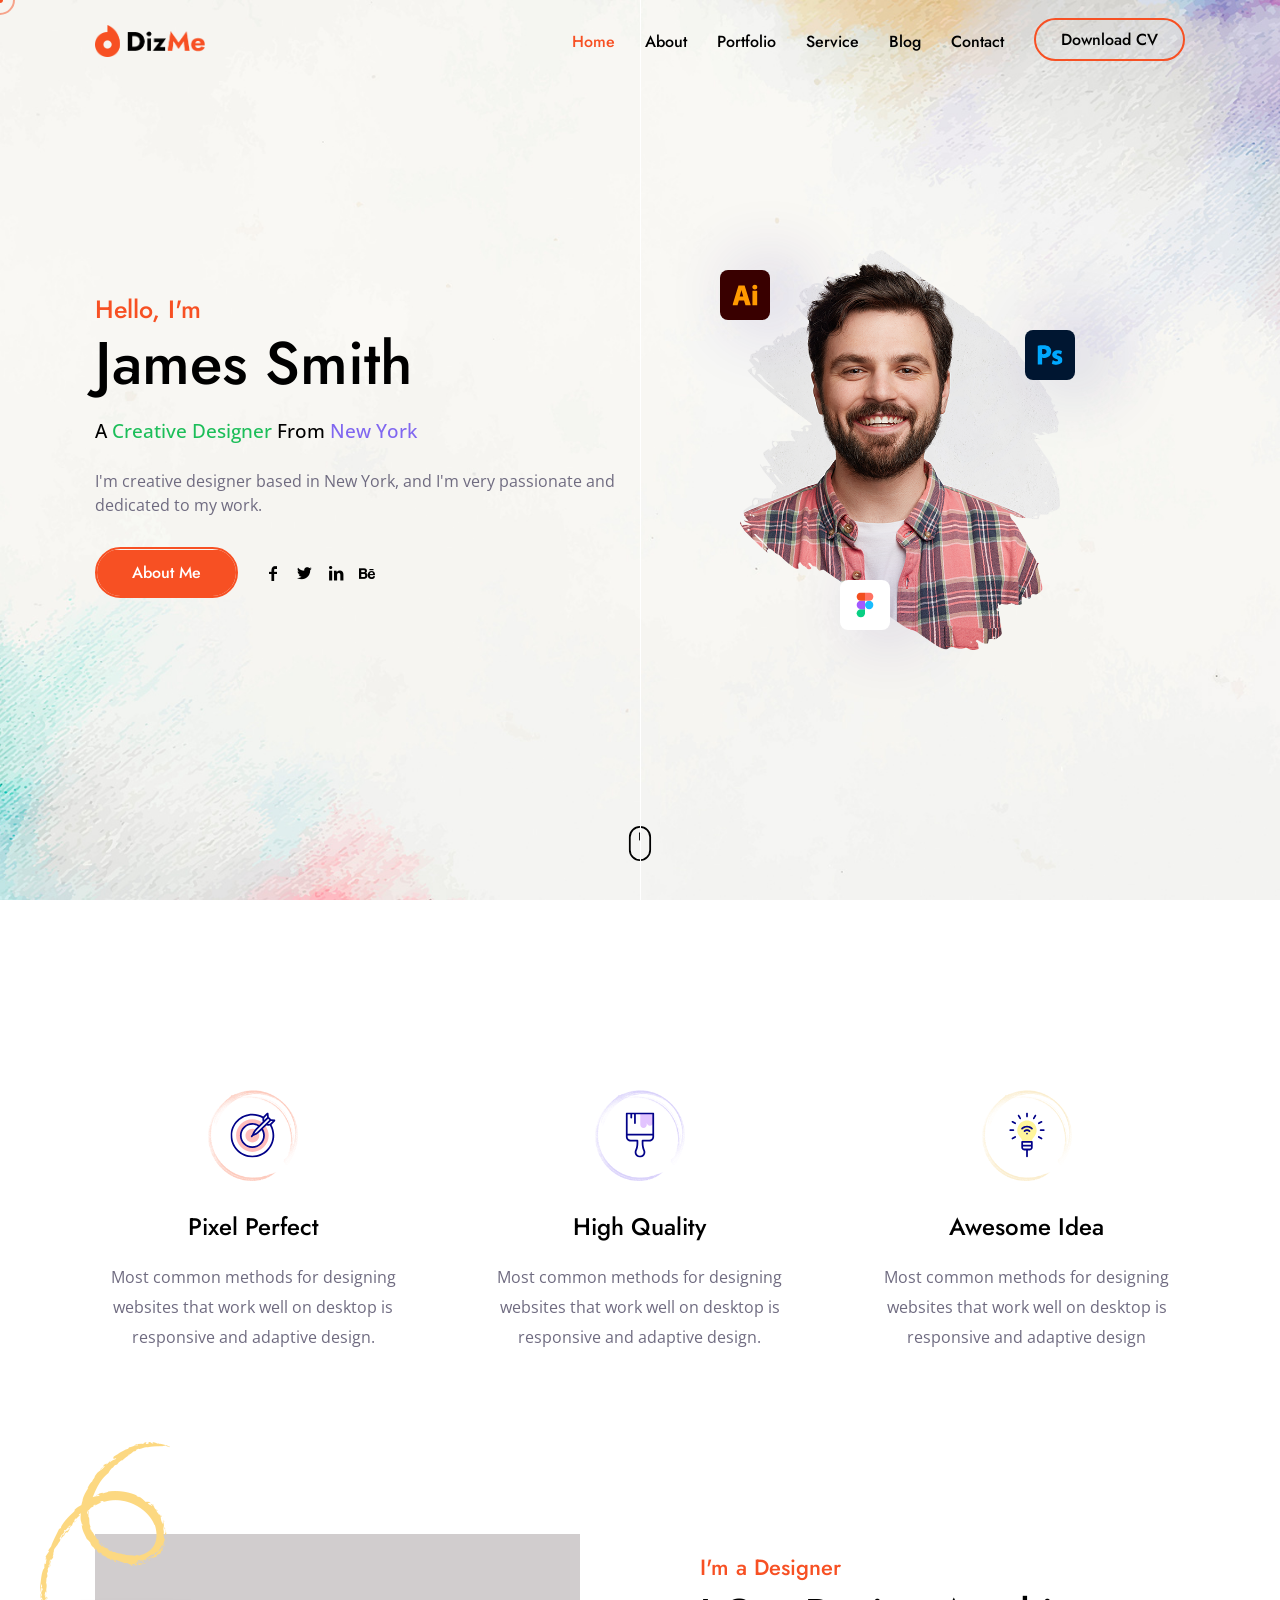
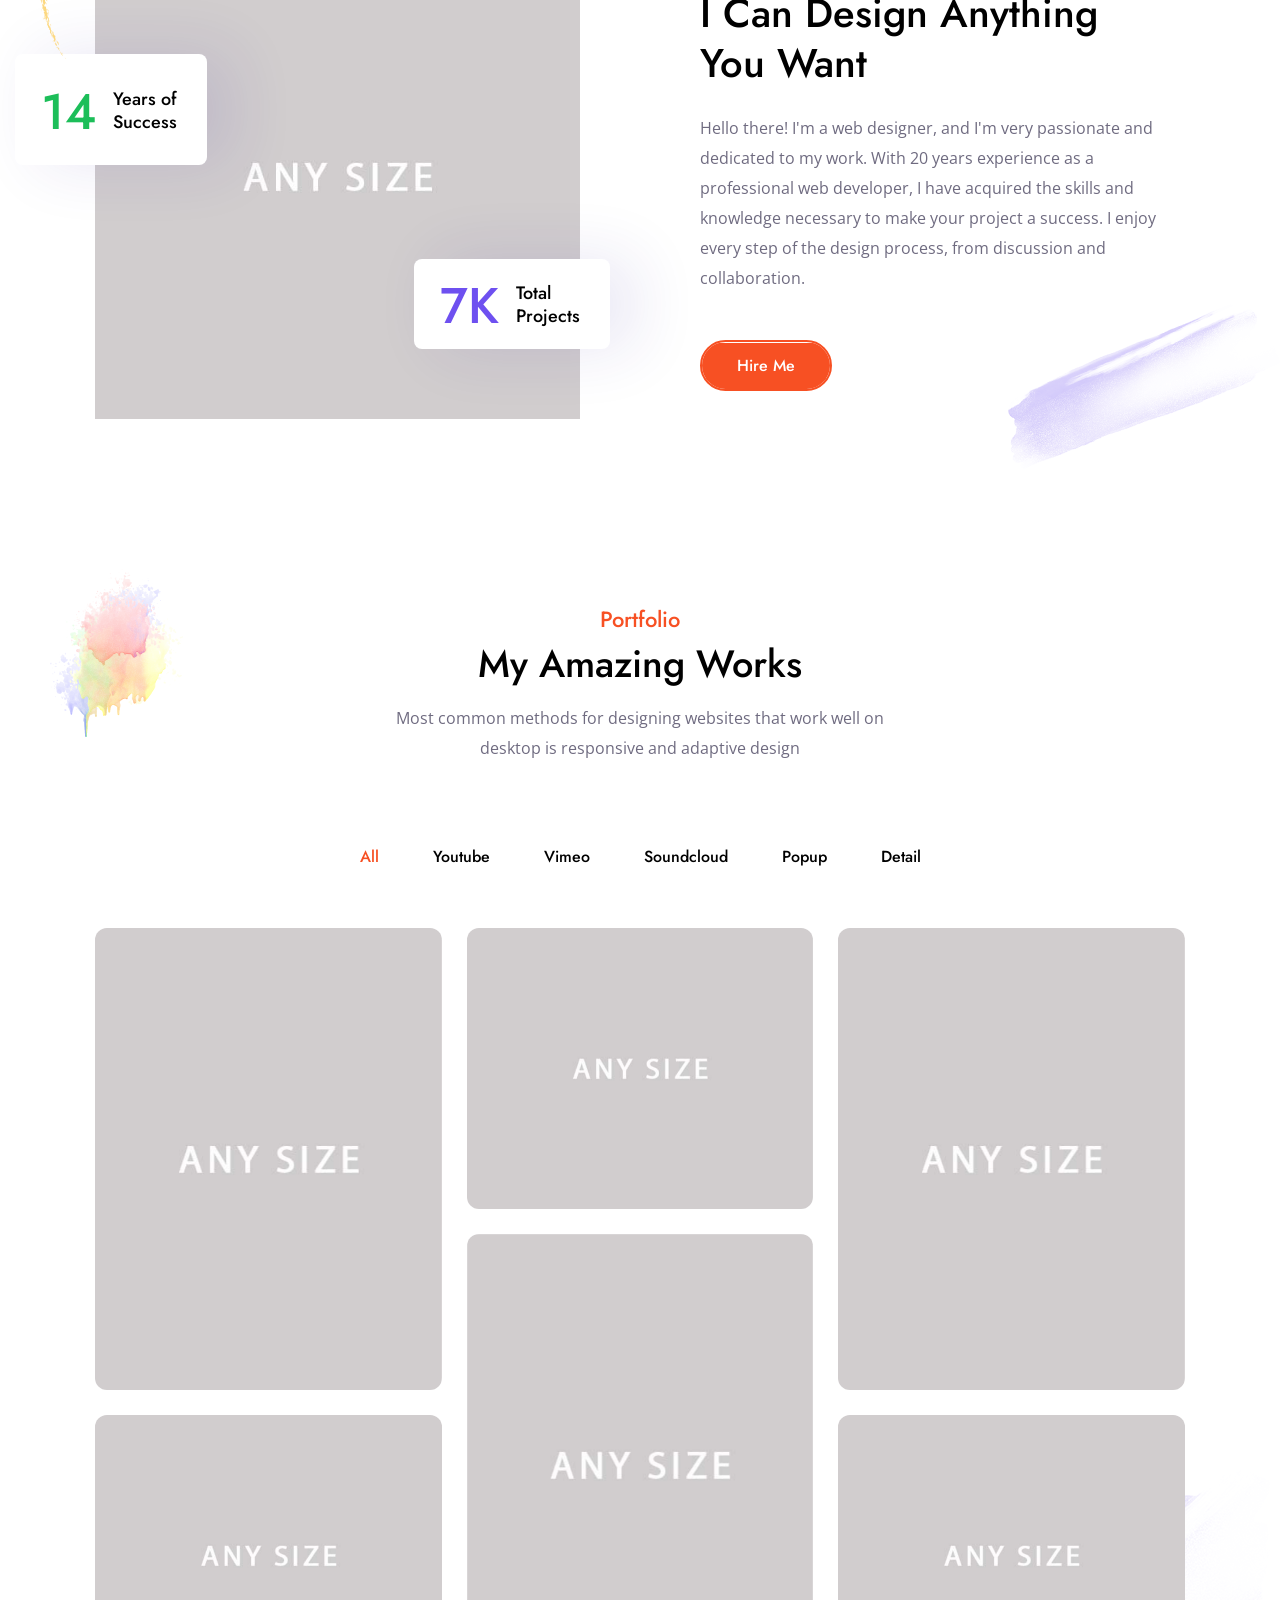
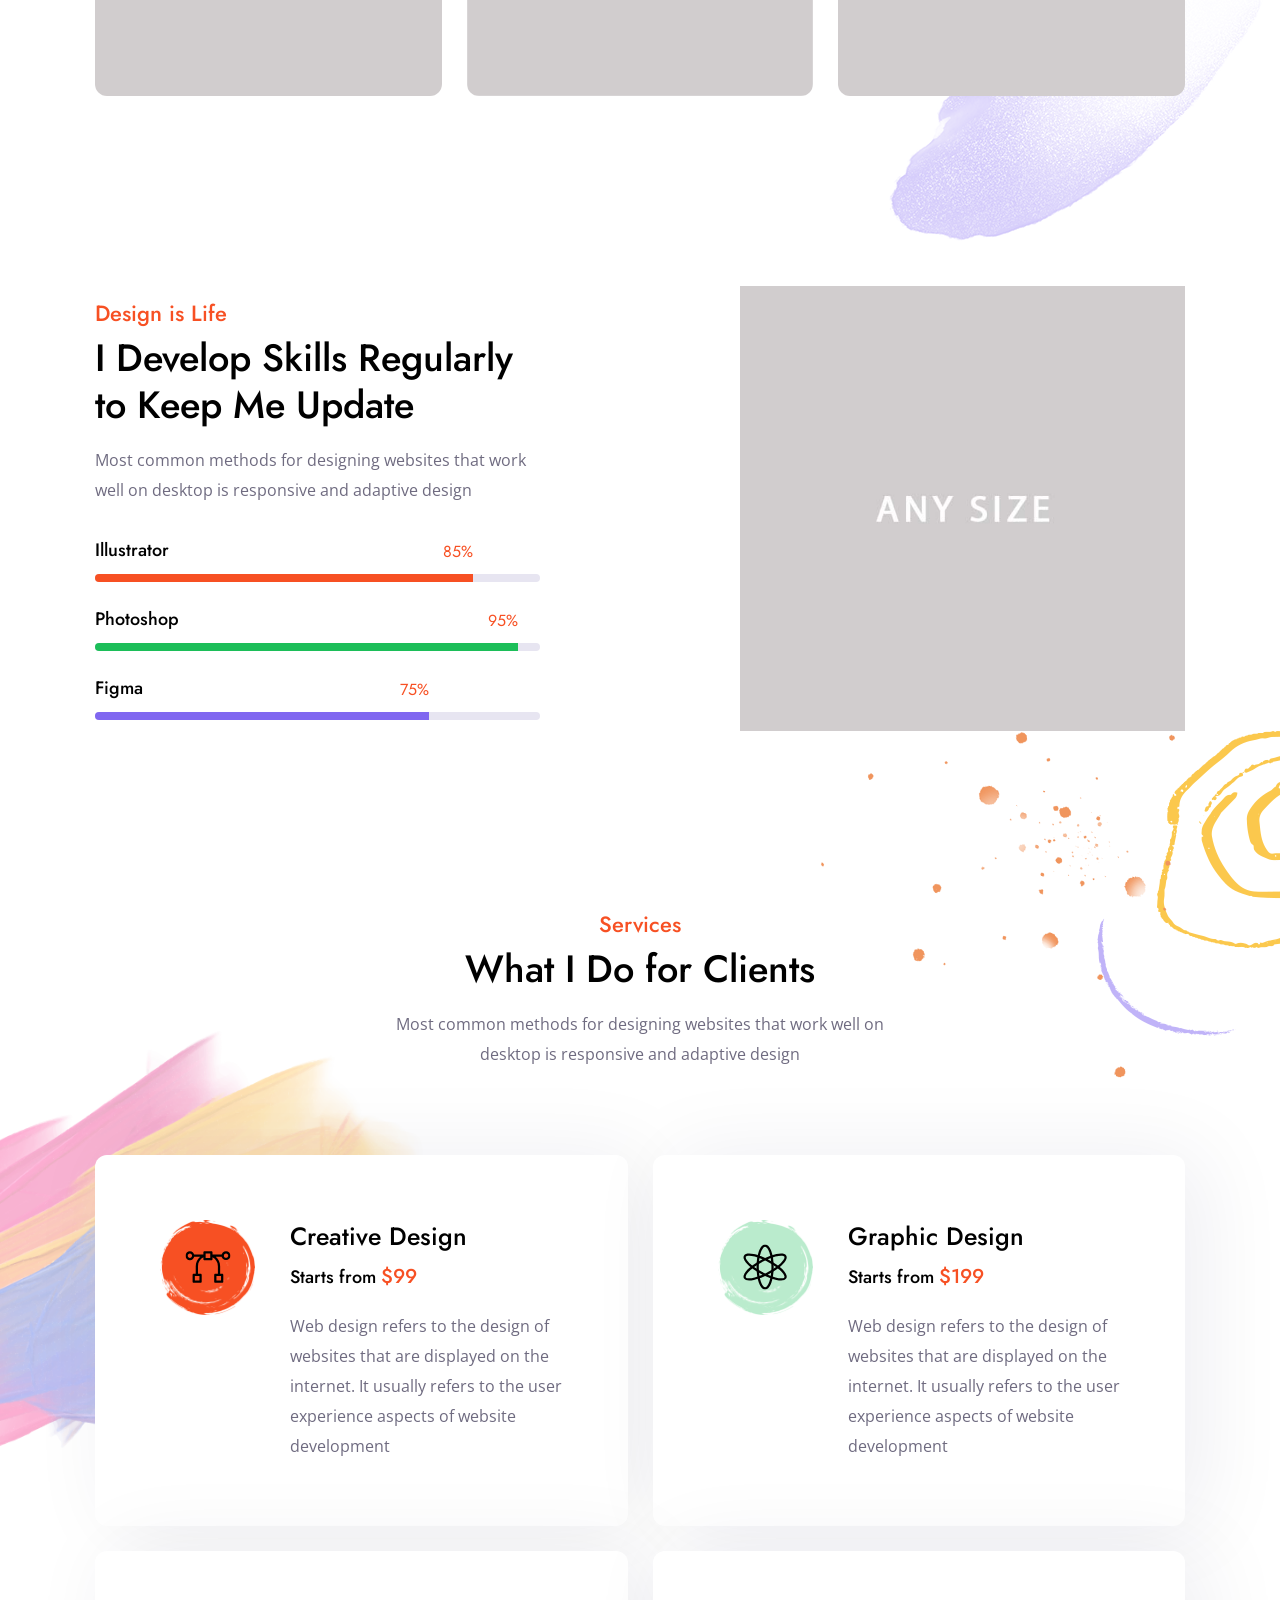
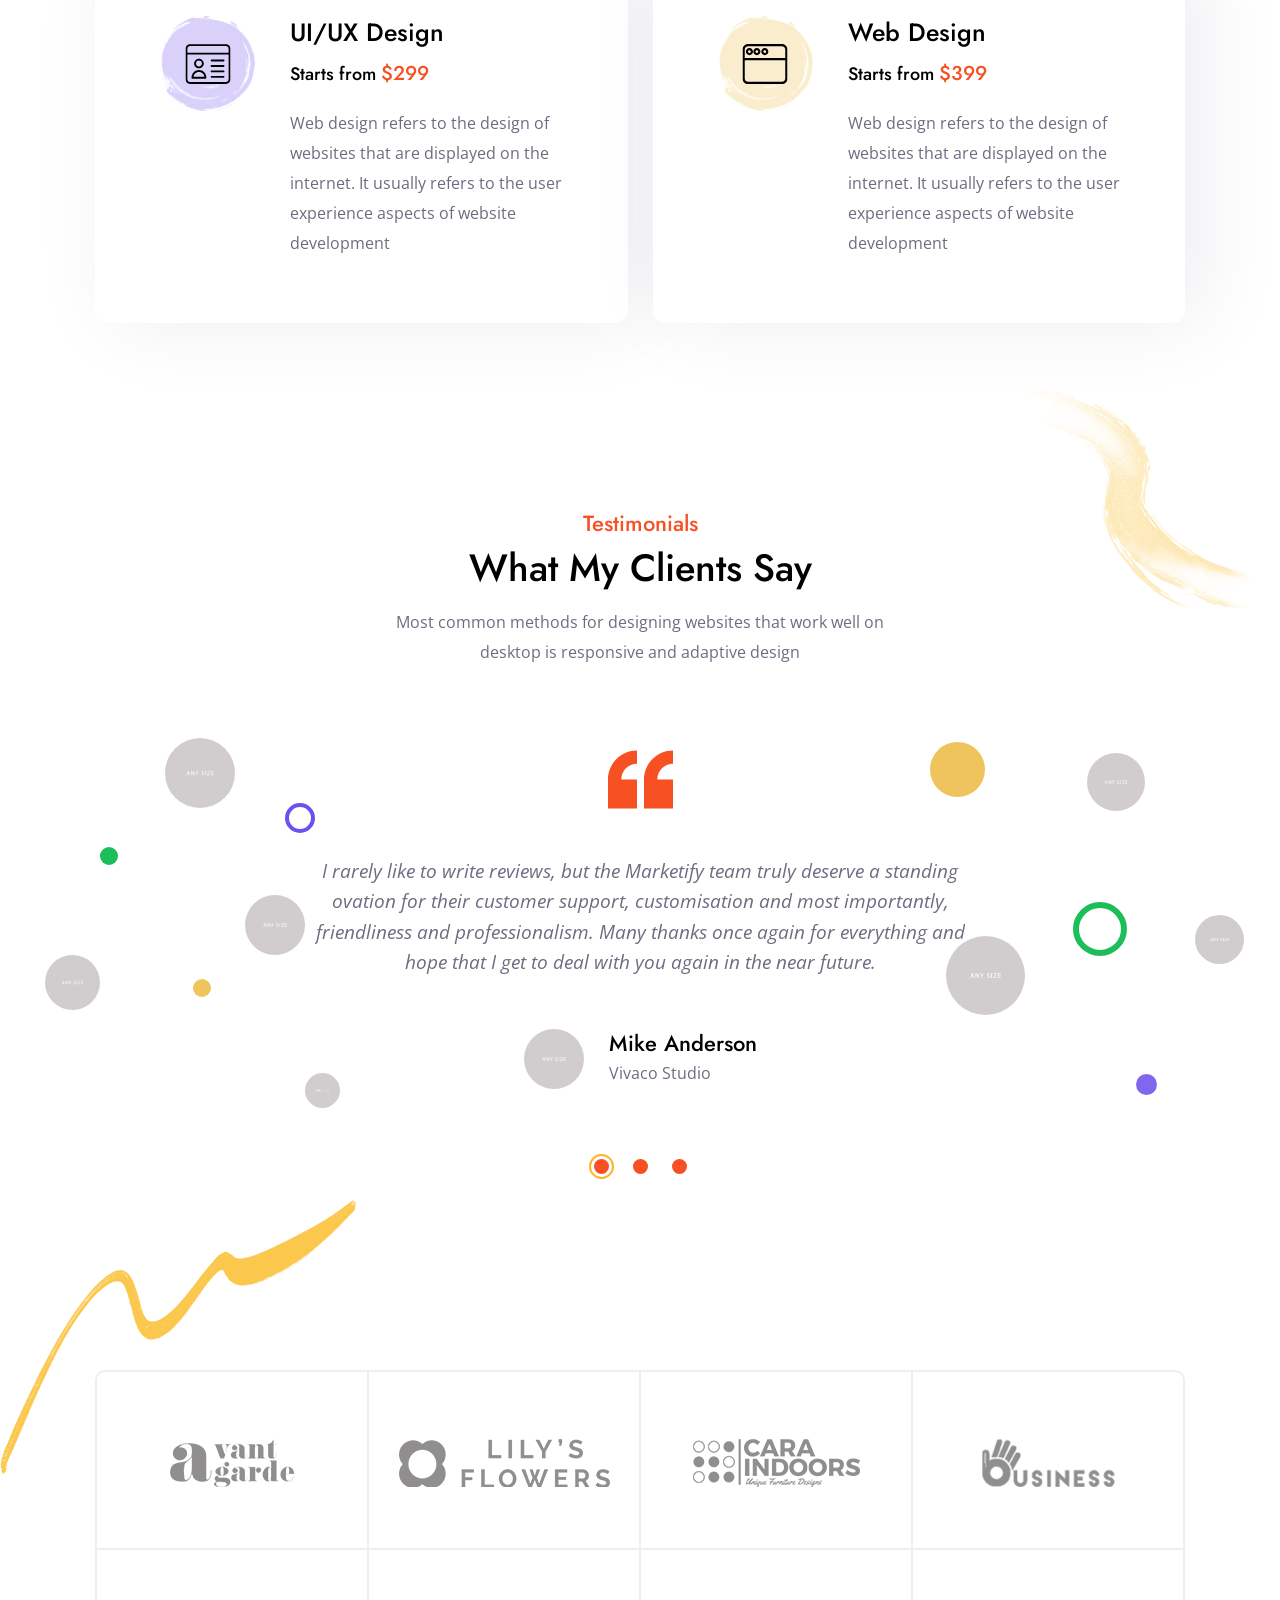
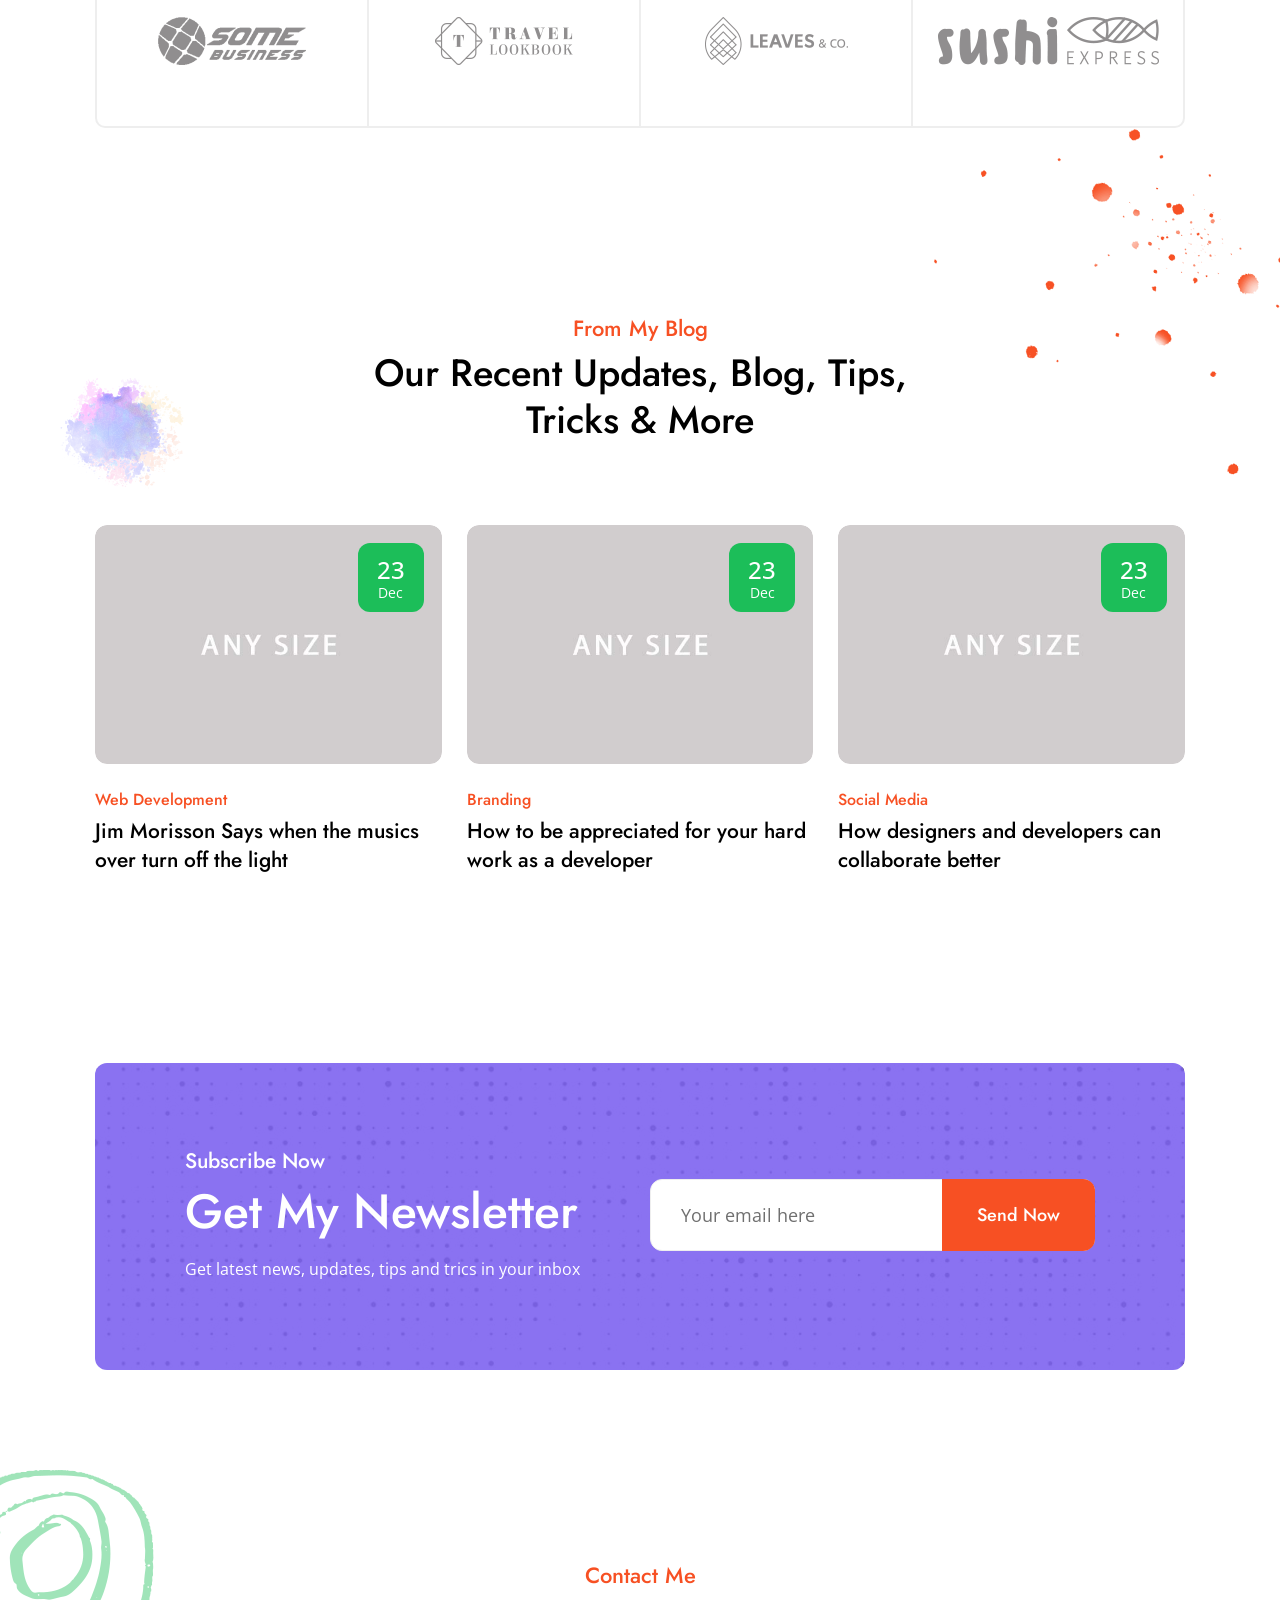
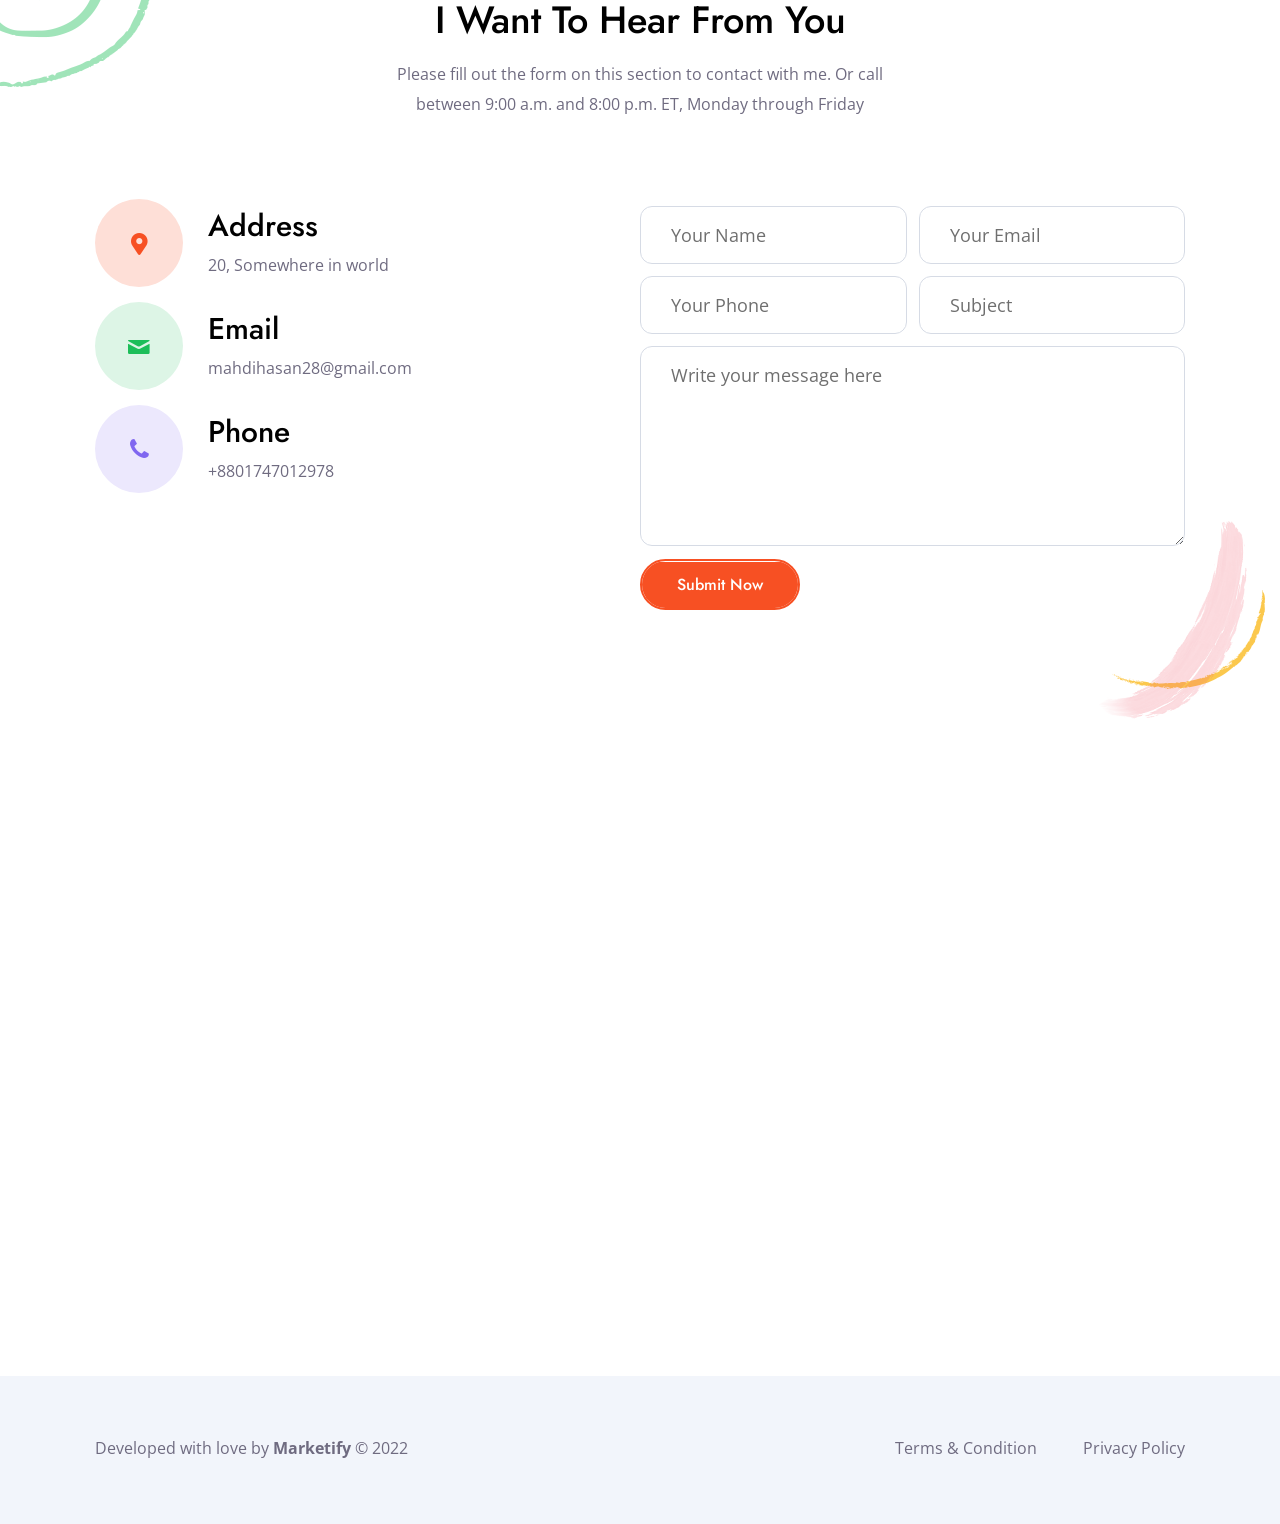
==== commit 51228e25: "img" ====
--- a/index.html
+++ b/index.html
@@ -128,7 +128,7 @@
 						</div>
 						<div class="avatar">
 							<div class="image">
-								<img src="img/slider/avatar.jpg" alt="" />
+								<img src="img/slider/avatar.png" alt="" />
 								<span class="skills illustrator anim_moveBottom"><img class="svg" src="img/svg/skills/illustrator.svg" alt="" /></span>
 								<span class="skills photoshop anim_moveBottom"><img class="svg" src="img/svg/skills/photoshop.svg" alt="" /></span>
 								<span class="skills figma anim_moveBottom"><img class="svg" src="img/svg/skills/figma.svg" alt="" /></span>
@@ -893,7 +893,7 @@
 										</div>
 										<div class="short">
 											<h3>Email</h3>
-											<span><a href="#">hello@dizme.com</a></span>
+											<span><a href="#">mahdihasan28@gmail.com</a></span>
 										</div>
 									</div>
 								</li>
@@ -904,7 +904,7 @@
 										</div>
 										<div class="short">
 											<h3>Phone</h3>
-											<span>+123 456 7890</span>
+											<span>+8801747012978</span>
 										</div>
 									</div>
 								</li>
@@ -935,8 +935,7 @@
 						<div class="brush_2 wow fadeInRight" data-wow-duration="1s"><img src="img/brushes/contact/2.png" alt="" /></div>
 					</div>
 					<div class="dizme_tm_map wow fadeInUp" data-wow-duration="1s">
-						<div class="mapouter"><div class="gmap_canvas"><iframe width="100%" height="375" id="gmap_canvas" src="https://maps.google.com/maps?q=2880%20Broadway,%20New%20York&t=&z=13&ie=UTF8&iwloc=&output=embed" frameborder="0" scrolling="no" marginheight="0" marginwidth="0"></iframe><a href="https://www.embedgooglemap.net/blog/divi-discount-code-elegant-themes-coupon"></a><br><style>.mapouter{position:relative;text-align:right;height:375px;width:100%;}</style><a href="https://www.embedgooglemap.net">how to add google map</a><style>.gmap_canvas {overflow:hidden;background:none!important;height:375px;width:100%;}</style></div></div>
-
+						<div class="mapouter"><div class="gmap_canvas"><iframe width="100%" height="375" id="gmap_canvas" src="https://www.google.com/maps/embed?pb=!1m18!1m12!1m3!1d26033.34397252095!2d90.37728240134173!3d23.72311438938481!2m3!1f0!2f0!3f0!3m2!1i1024!2i768!4f13.1!3m3!1m2!1s0x3755b97f32c9b22b%3A0xe7d10dbe4988f8df!2sShahnewaz%20Hostel%20Dhaka%20University!5e0!3m2!1sen!2sbd!4v1655545555373!5m2!1sen!2sbd" frameborder="0" scrolling="no" marginheight="0" marginwidth="0"></iframe><a href="https://www.embedgooglemap.net/blog/divi-discount-code-elegant-themes-coupon"></a><br><style>.mapouter{position:relative;text-align:right;height:375px;width:100%;}</style><a href="https://www.embedgooglemap.net">how to add google map</a><style>.gmap_canvas {overflow:hidden;background:none!important;height:375px;width:100%;}</style></div></div>
 						<!-- Get your API here https://www.embedgooglemap.net -->
 					</div>
 					
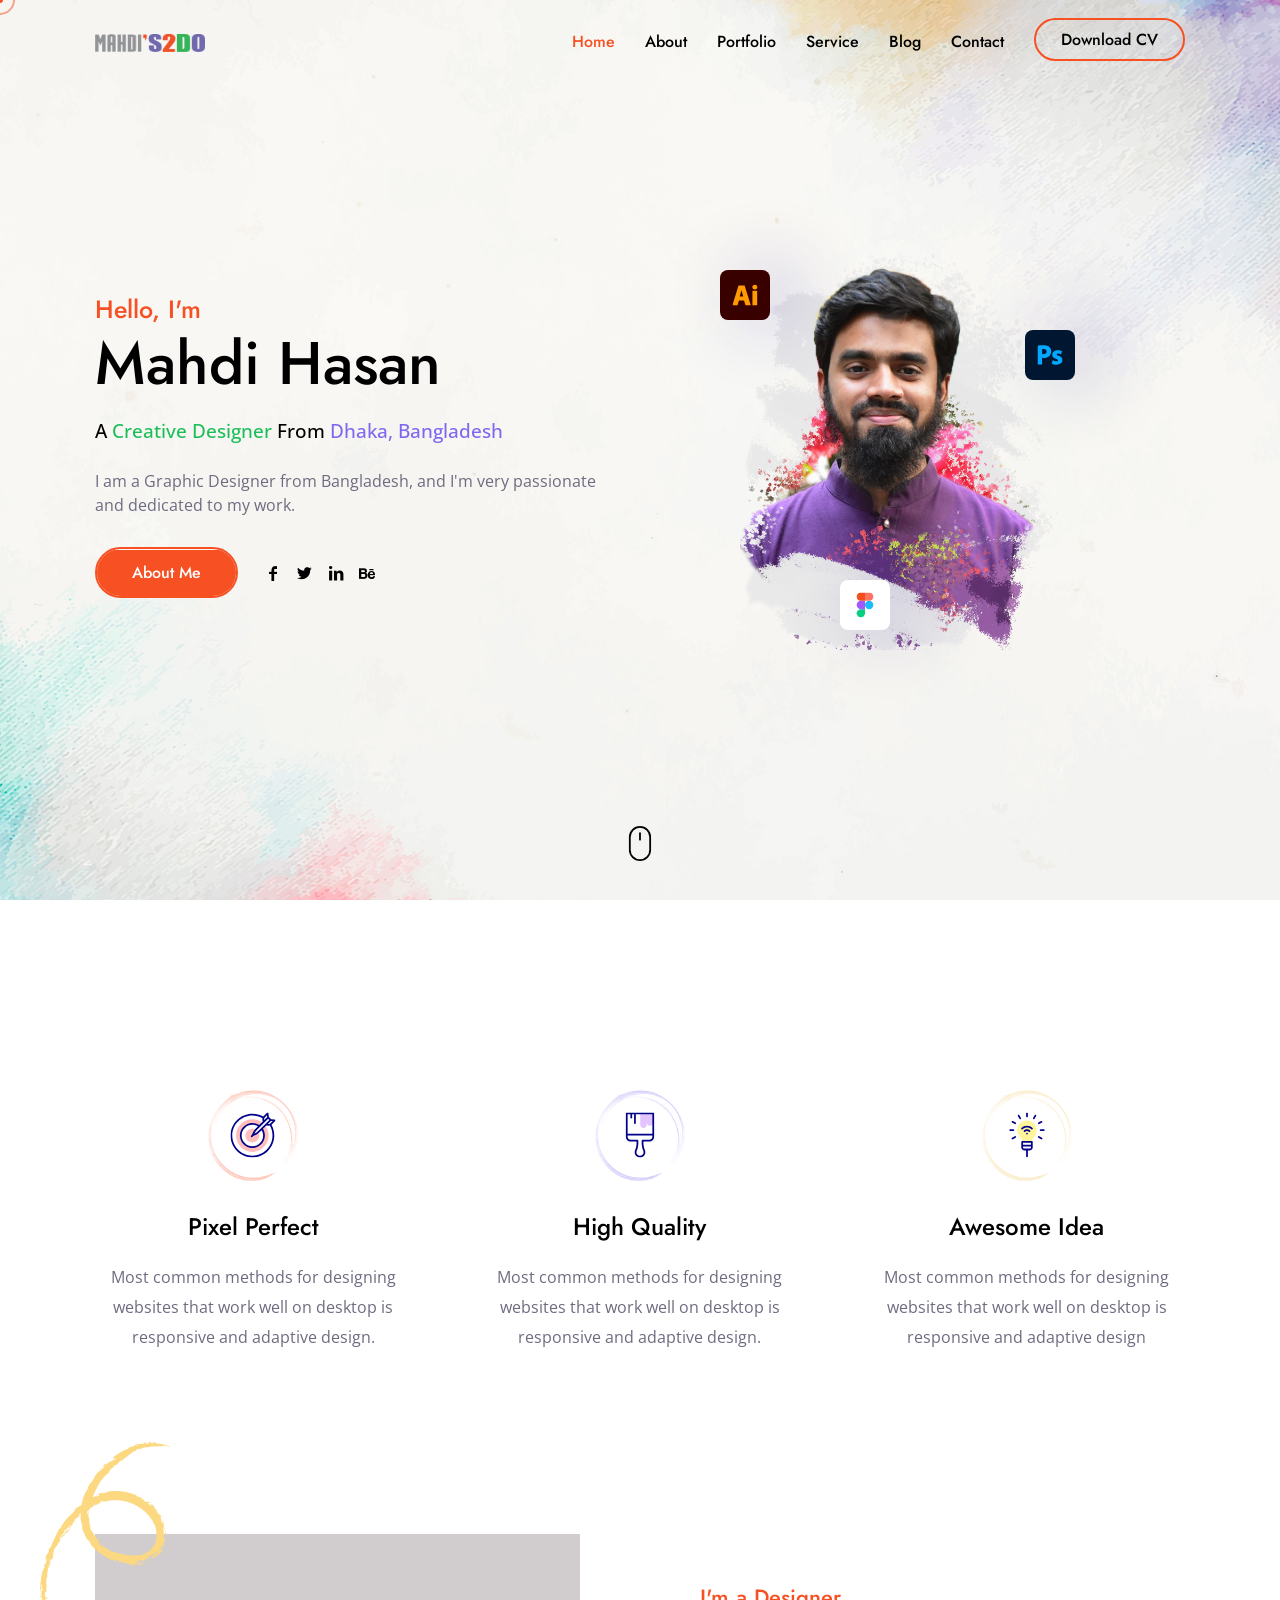
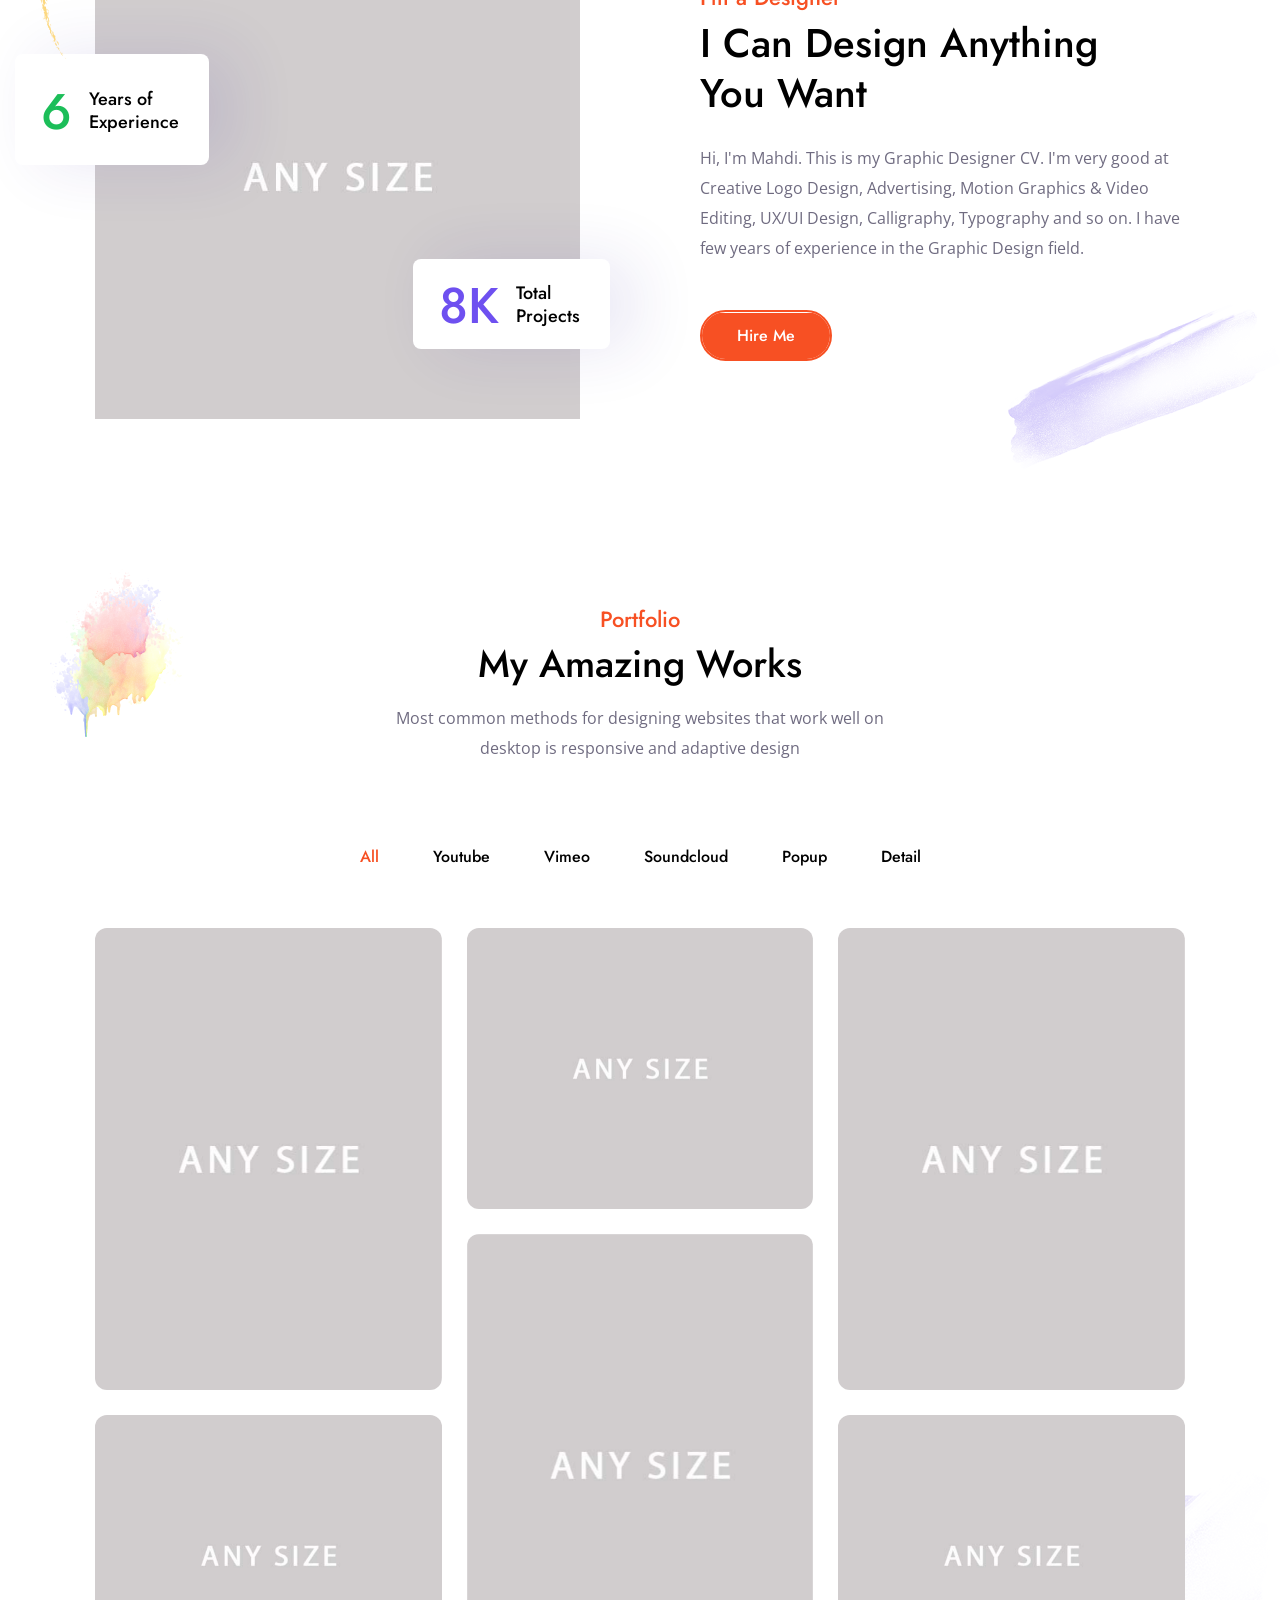
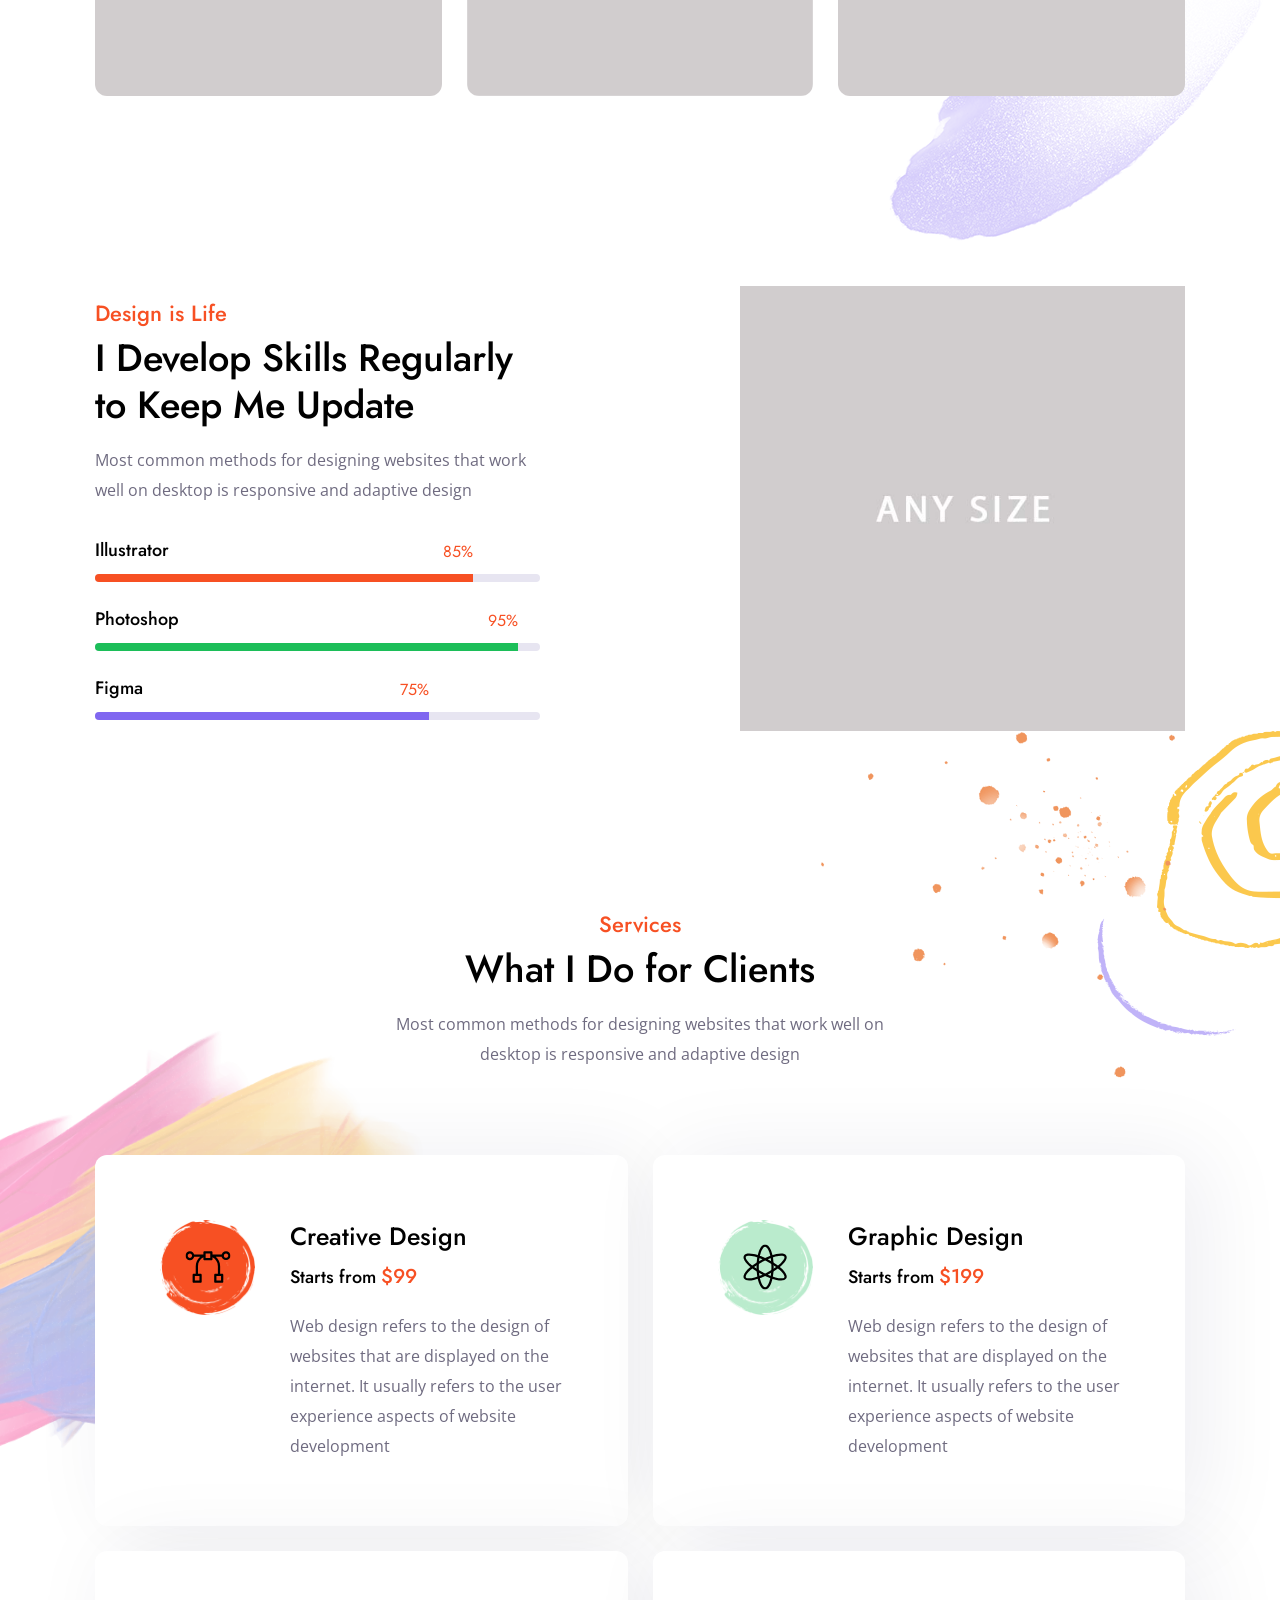
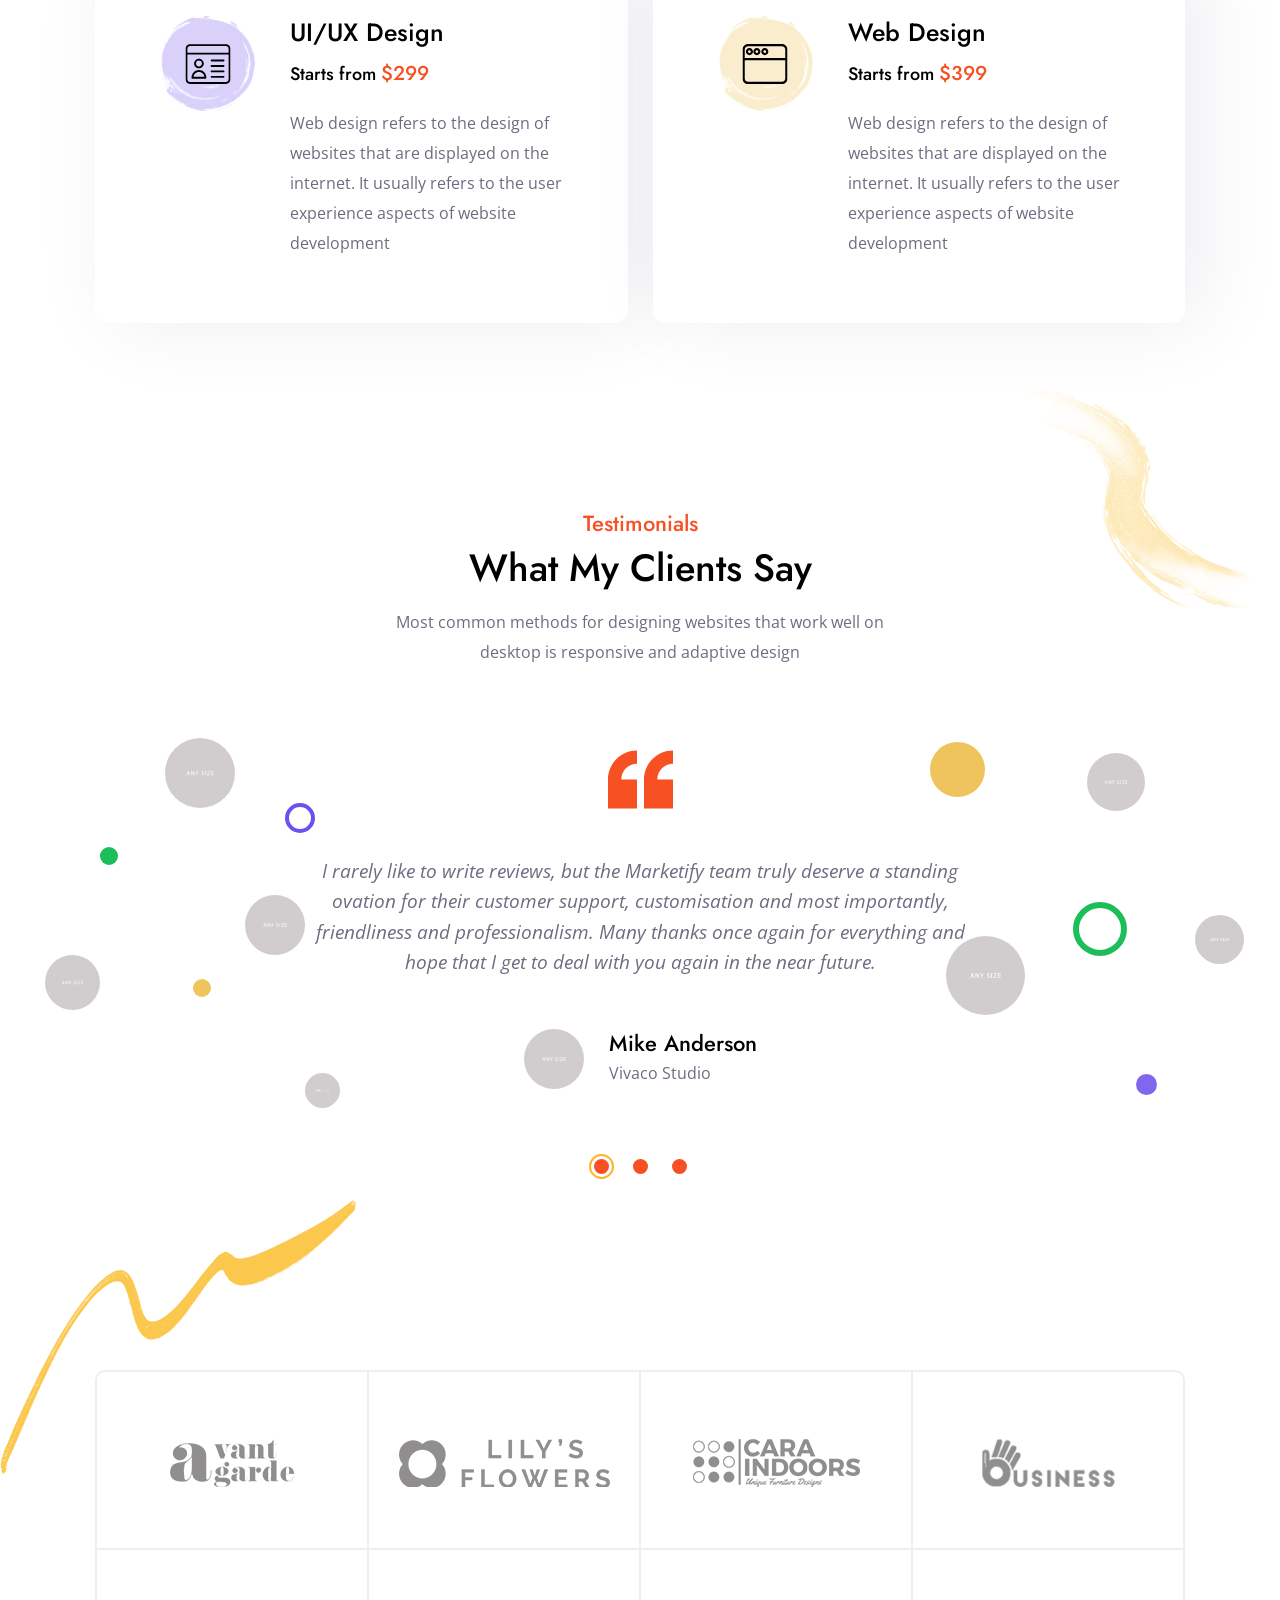
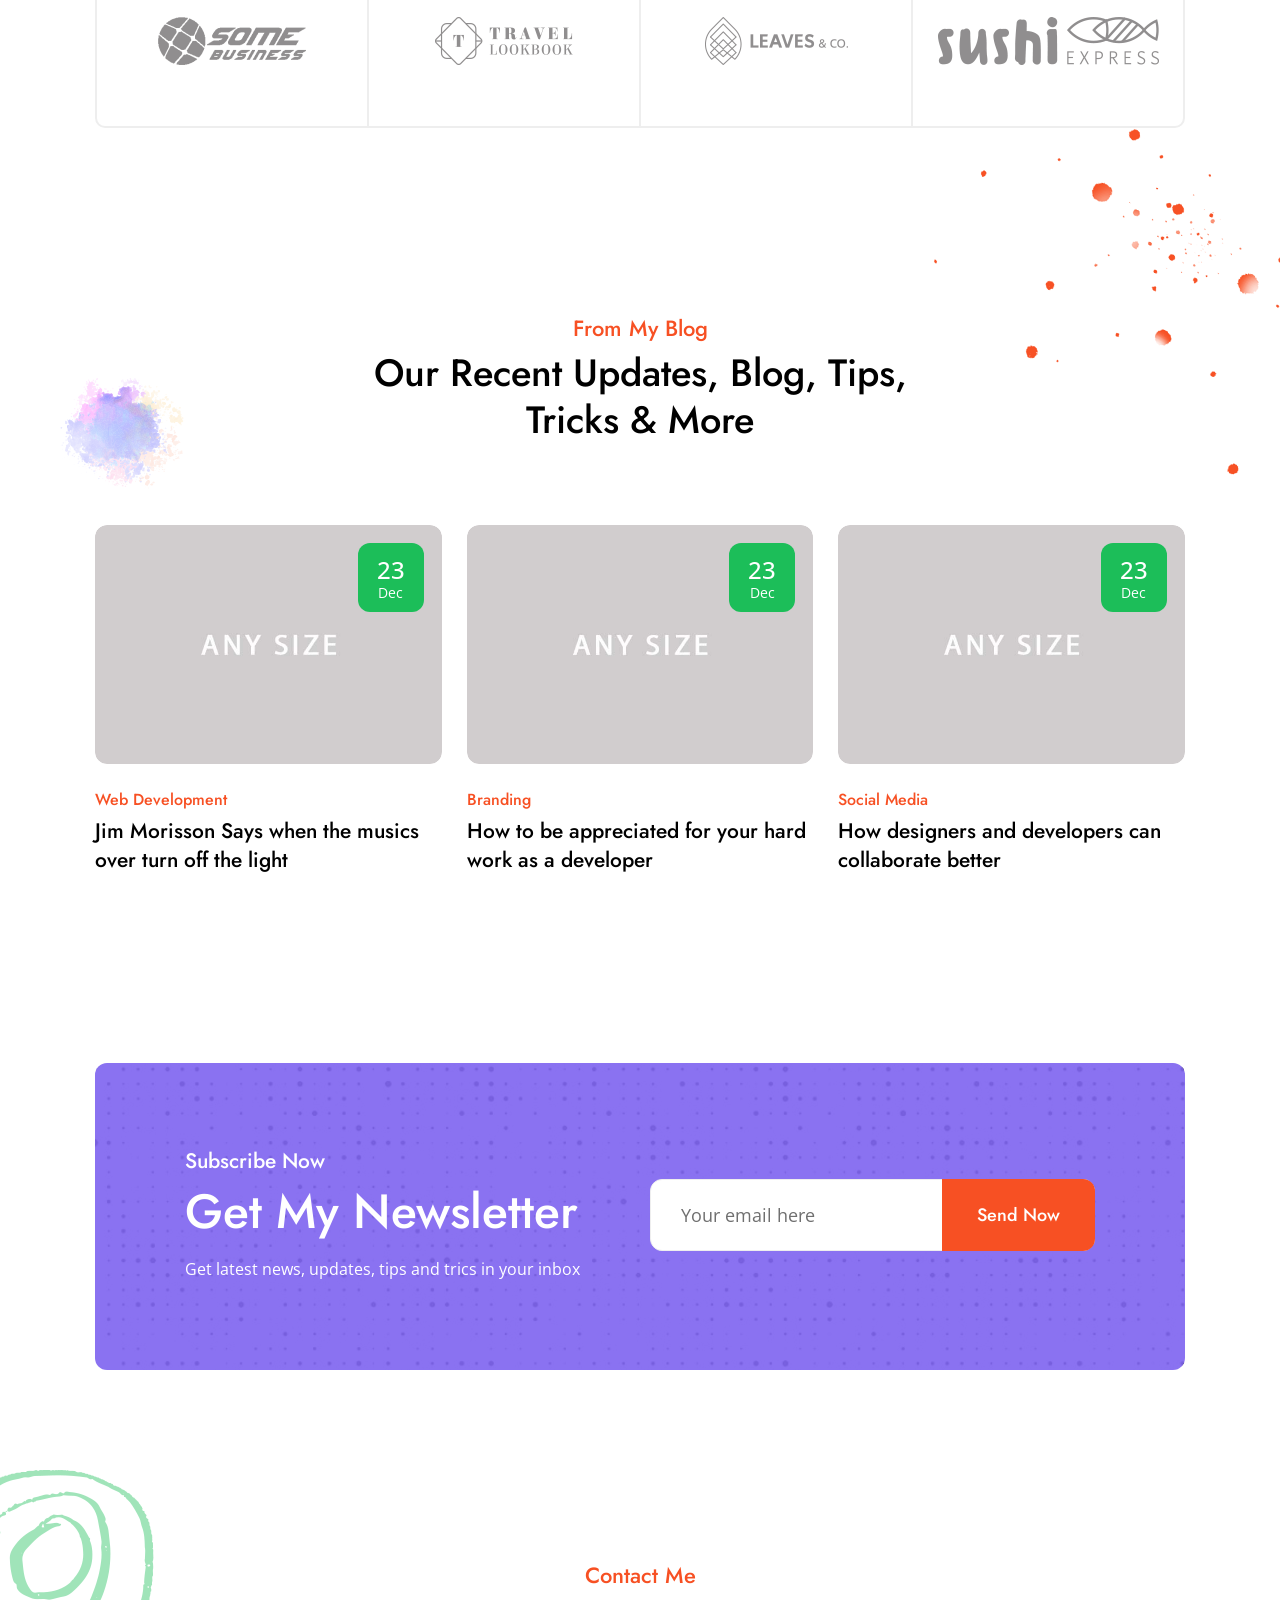
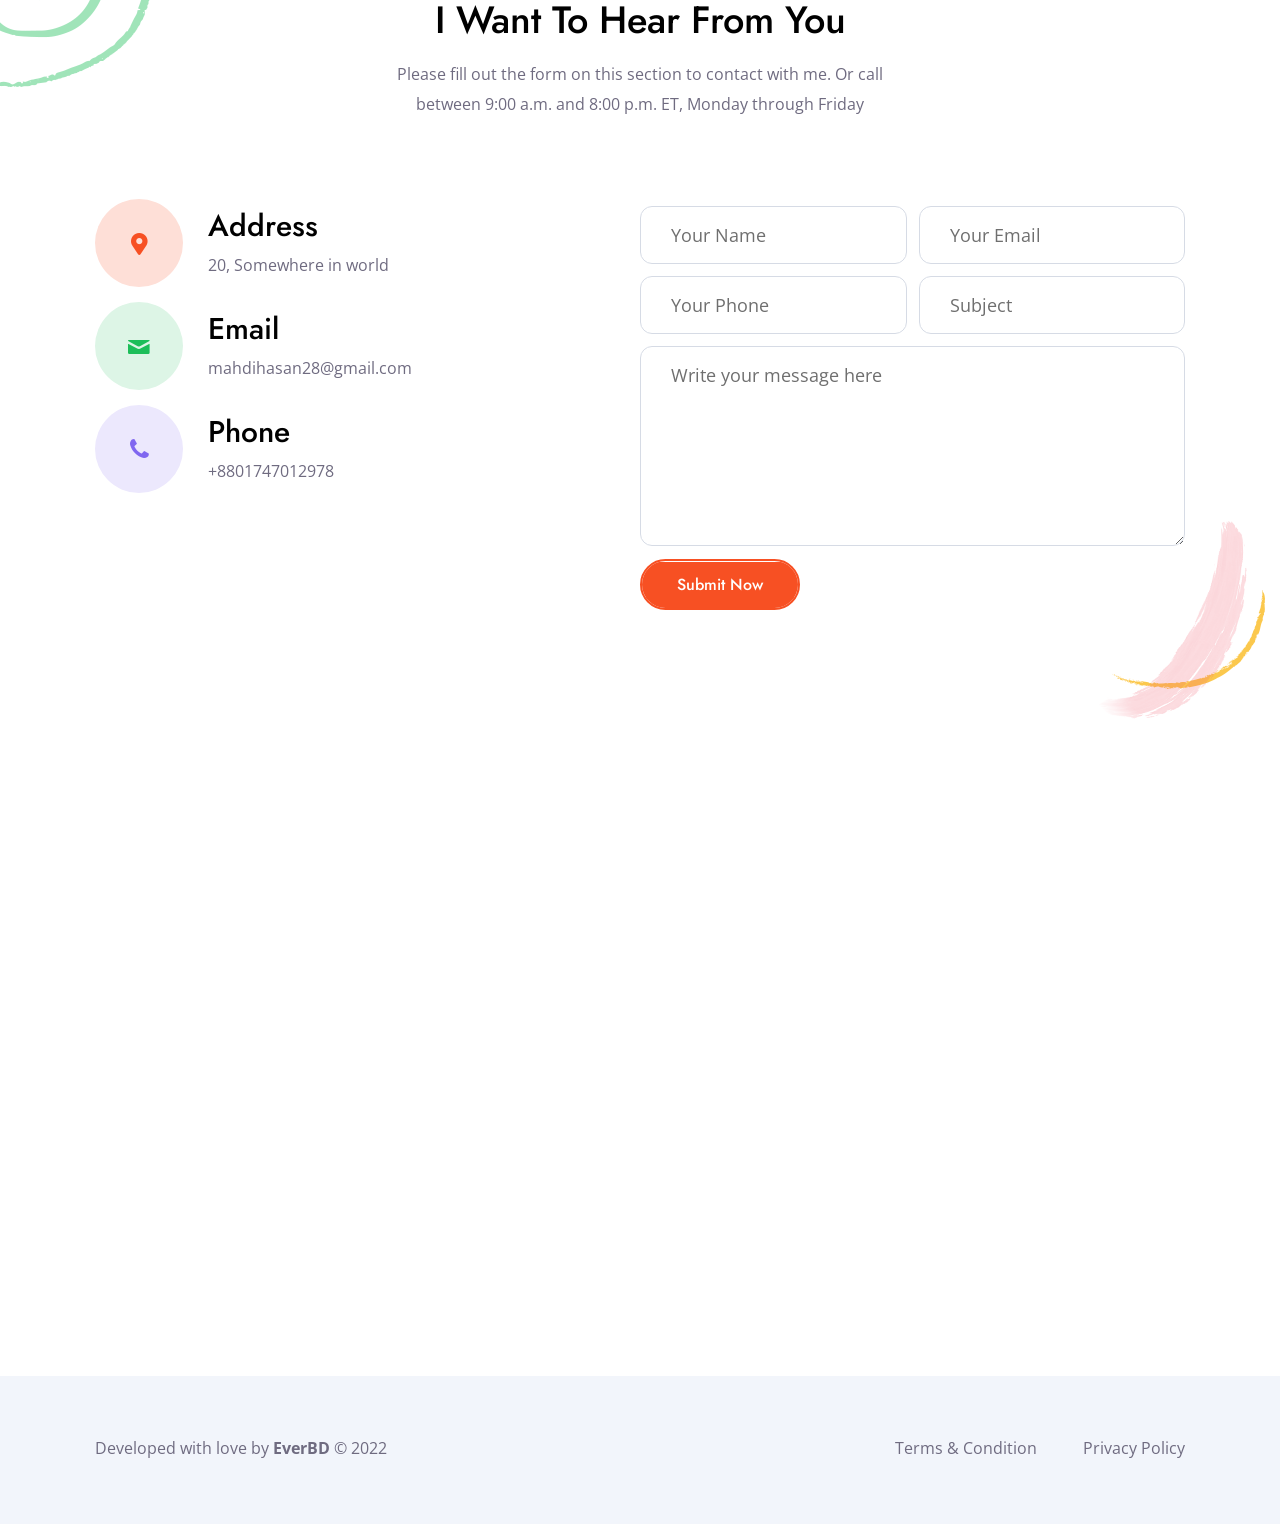
==== commit bc11b76f: "changes" ====
--- a/index.html
+++ b/index.html
@@ -85,7 +85,7 @@
 							<li><a href="#service">Service</a></li>
 							<li><a href="#blog">Blog</a></li>
 							<li><a href="#contact">Contact</a></li>
-							<li class="download_cv"><a href="img/cv/1.jpg" download><span>Download CV</span></a></li>
+							<li class="download_cv"><a target="_blank" href="https://drive.google.com/file/d/1q6tOhHeTakeqUG55LEH-5oxpL3T-5t2b/view?usp=sharing"download><span>Download CV</span></a></li>
 						</ul>
 					</div>
 				</div>
@@ -104,13 +104,13 @@
 								<h3 class="orangeText">Hello, I'm</h3>
 							</div>
 							<div class="name">
-								<h3>James Smith</h3>
+								<h3>Mahdi Hasan</h3>
 							</div>
 							<div class="job">
-								<p>A <span class="greenText">Creative Designer</span> From <span class="purpleText">New York</span></p>
+								<p>A <span class="greenText">Creative Designer</span> From <span class="purpleText">Dhaka, Bangladesh</span></p>
 							</div>
 							<div class="text">
-								<p>I'm creative designer based in New York, and I'm very passionate and dedicated to my work.</p>
+								<p>I am a Graphic Designer from Bangladesh, and I'm very passionate and dedicated to my work.</p>
 							</div>
 							<div class="button">
 								<div class="dizme_tm_button">
@@ -118,17 +118,17 @@
 								</div>
 								<div class="social">
 									<ul>
-										<li><a href="#"><i class="icon-facebook-1"></i></a></li>
-										<li><a href="#"><i class="icon-twitter-1"></i></a></li>
-										<li><a href="#"><i class="icon-linkedin-1"></i></a></li>
-										<li><a href="#"><i class="icon-behance"></i></a></li>
+										<li><a target="_blank" href="https://www.facebook.com/mahdi.hasan.musafir/"><i class="icon-facebook-1"></i></a></li>
+										<li><a target="_blank" href="https://twitter.com/mahdihasan281"><i class="icon-twitter-1"></i></a></li>
+										<li><a target="_blank" href="https://www.linkedin.com/in/md-mahdi-hasan/"><i class="icon-linkedin-1"></i></a></li>
+										<li><a target="_blank" href="https://www.behance.net/mahdihasan28"><i class="icon-behance"></i></a></li>
 									</ul>
 								</div>
 							</div>
 						</div>
 						<div class="avatar">
 							<div class="image">
-								<img src="img/slider/avatar.png" alt="" />
+								<img src="img/slider/avatar-me.png" alt="" />
 								<span class="skills illustrator anim_moveBottom"><img class="svg" src="img/svg/skills/illustrator.svg" alt="" /></span>
 								<span class="skills photoshop anim_moveBottom"><img class="svg" src="img/svg/skills/photoshop.svg" alt="" /></span>
 								<span class="skills figma anim_moveBottom"><img class="svg" src="img/svg/skills/figma.svg" alt="" /></span>
@@ -219,8 +219,8 @@
 								<img src="img/about/1.jpg" alt="" />
 								<div class="numbers year">
 									<div class="wrapper">
-										<h3><span class="dizme_tm_counter" data-from="0" data-to="18" data-speed="2000">0</span></h3>
-										<span class="name">Years of<br />Success</span>
+										<h3><span class="dizme_tm_counter" data-from="0" data-to="06" data-speed="2000">0</span></h3>
+										<span class="name">Years of<br />Experience</span>
 									</div>
 								</div>
 								<div class="numbers project">
@@ -237,7 +237,11 @@
 								<h3>I Can Design Anything You Want</h3>
 							</div>
 							<div class="text wow fadeInUp" data-wow-duration="1s">
-								<p>Hello there! I'm a web designer, and I'm very passionate and dedicated to my work. With 20 years experience as a professional web developer, I have acquired the skills and knowledge necessary to make your project a success. I enjoy every step of the design process, from discussion and collaboration.</p>
+								<p>Hi, I'm Mahdi. This is my Graphic Designer CV. I'm very
+									good at Creative Logo Design, Advertising, Motion
+									Graphics & Video Editing, UX/UI Design, Calligraphy,
+									Typography and so on. I have few years of experience in
+									the Graphic Design field.</p>
 							</div>
 							<div class="dizme_tm_button wow fadeInUp" data-wow-duration="1s">
 								<a class="anchor" href="#contact"><span>Hire Me</span></a>
@@ -951,7 +955,7 @@
 				<div class="container">
 					<div class="inner">
 						<div class="left wow fadeInLeft" data-wow-duration="1s">
-							<p>Developed with love by <a href="https://themeforest.net/user/marketify" target="_blank">Marketify</a> &copy; 2022</p>
+							<p>Developed with love by <a href="#" target="_blank">EverBD</a> &copy; 2022</p>
 						</div>
 						<div class="right wow fadeInRight" data-wow-duration="1s">
 							<ul>
--- a/css/style.css
+++ b/css/style.css
@@ -379,8 +379,8 @@
 	box-shadow: 0px 0px 10px rgba(0,0,0,.1);
 }
 .dizme_tm_header .logo img{
-	max-width: 150px;
-	max-height: 80px;
+	max-width: 200px;
+	max-height: 90px;
 }
 .dizme_tm_header .menu ul{
 	margin: 0px;
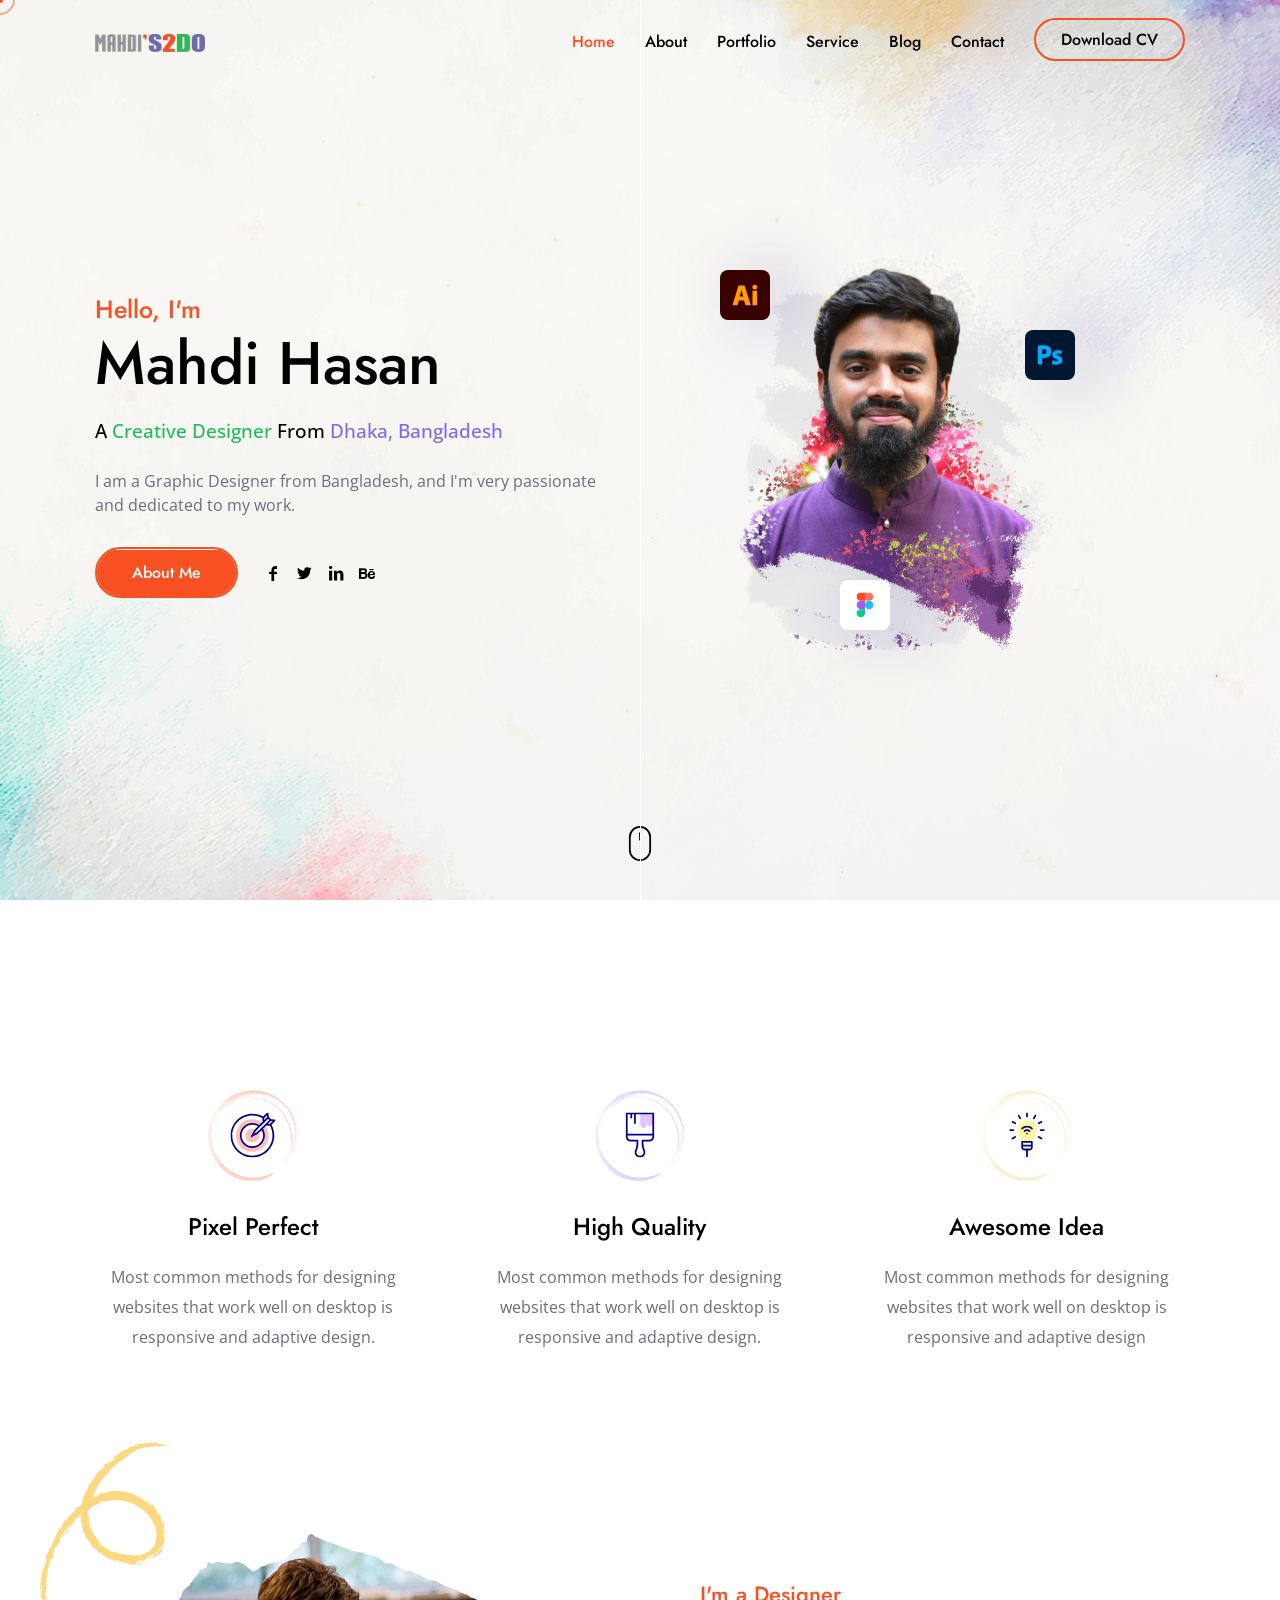
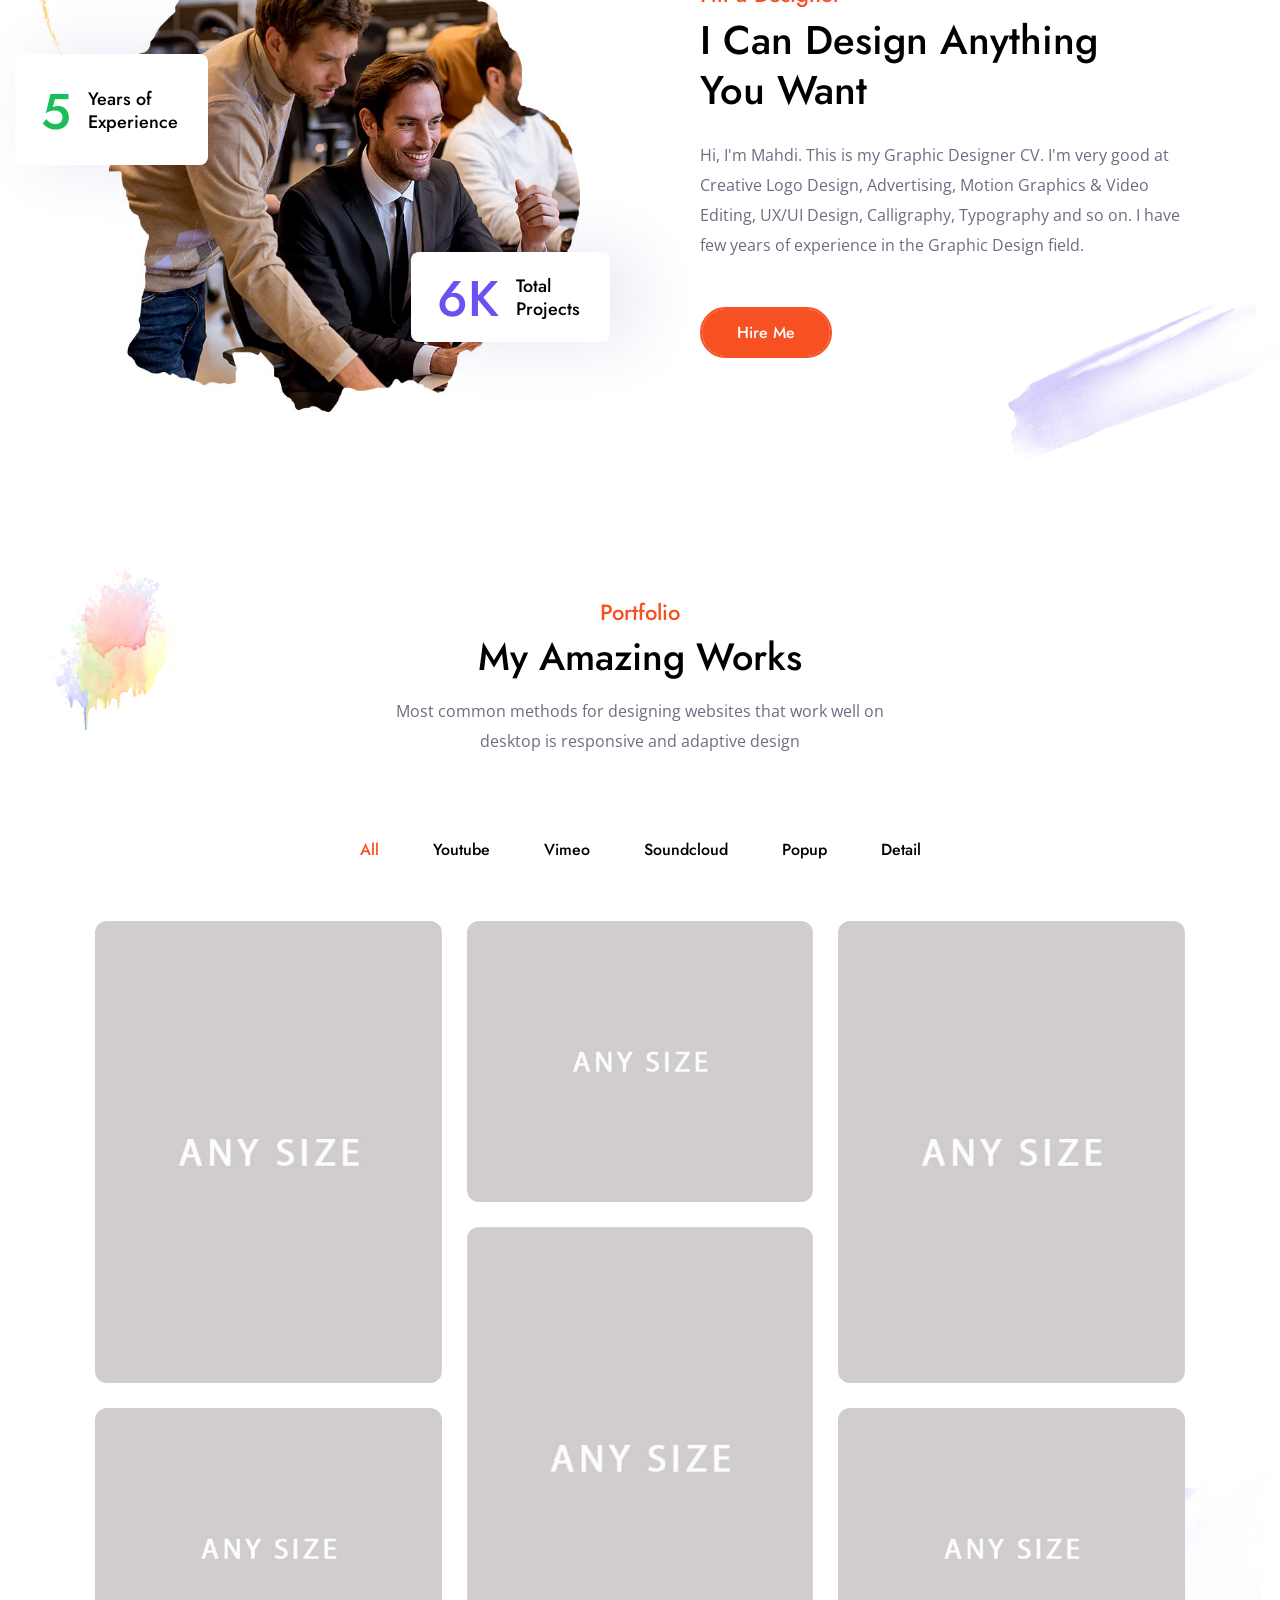
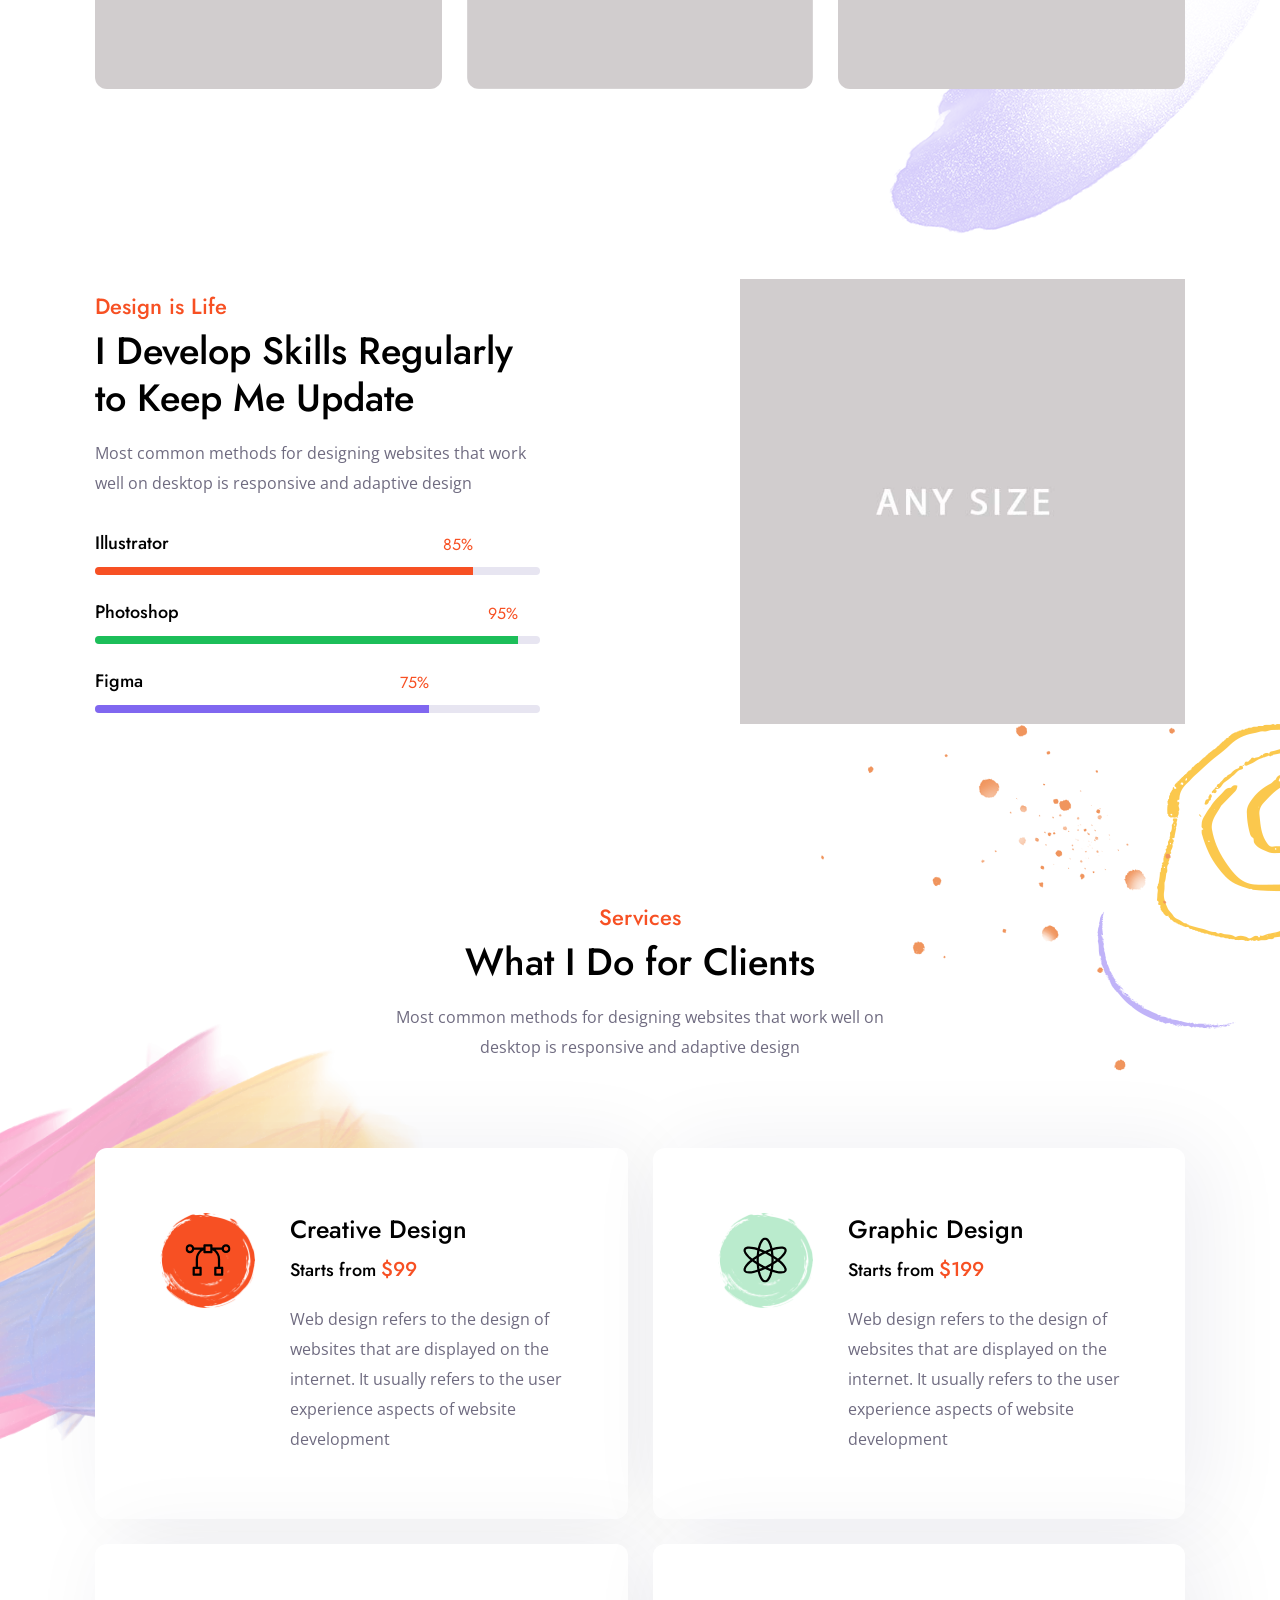
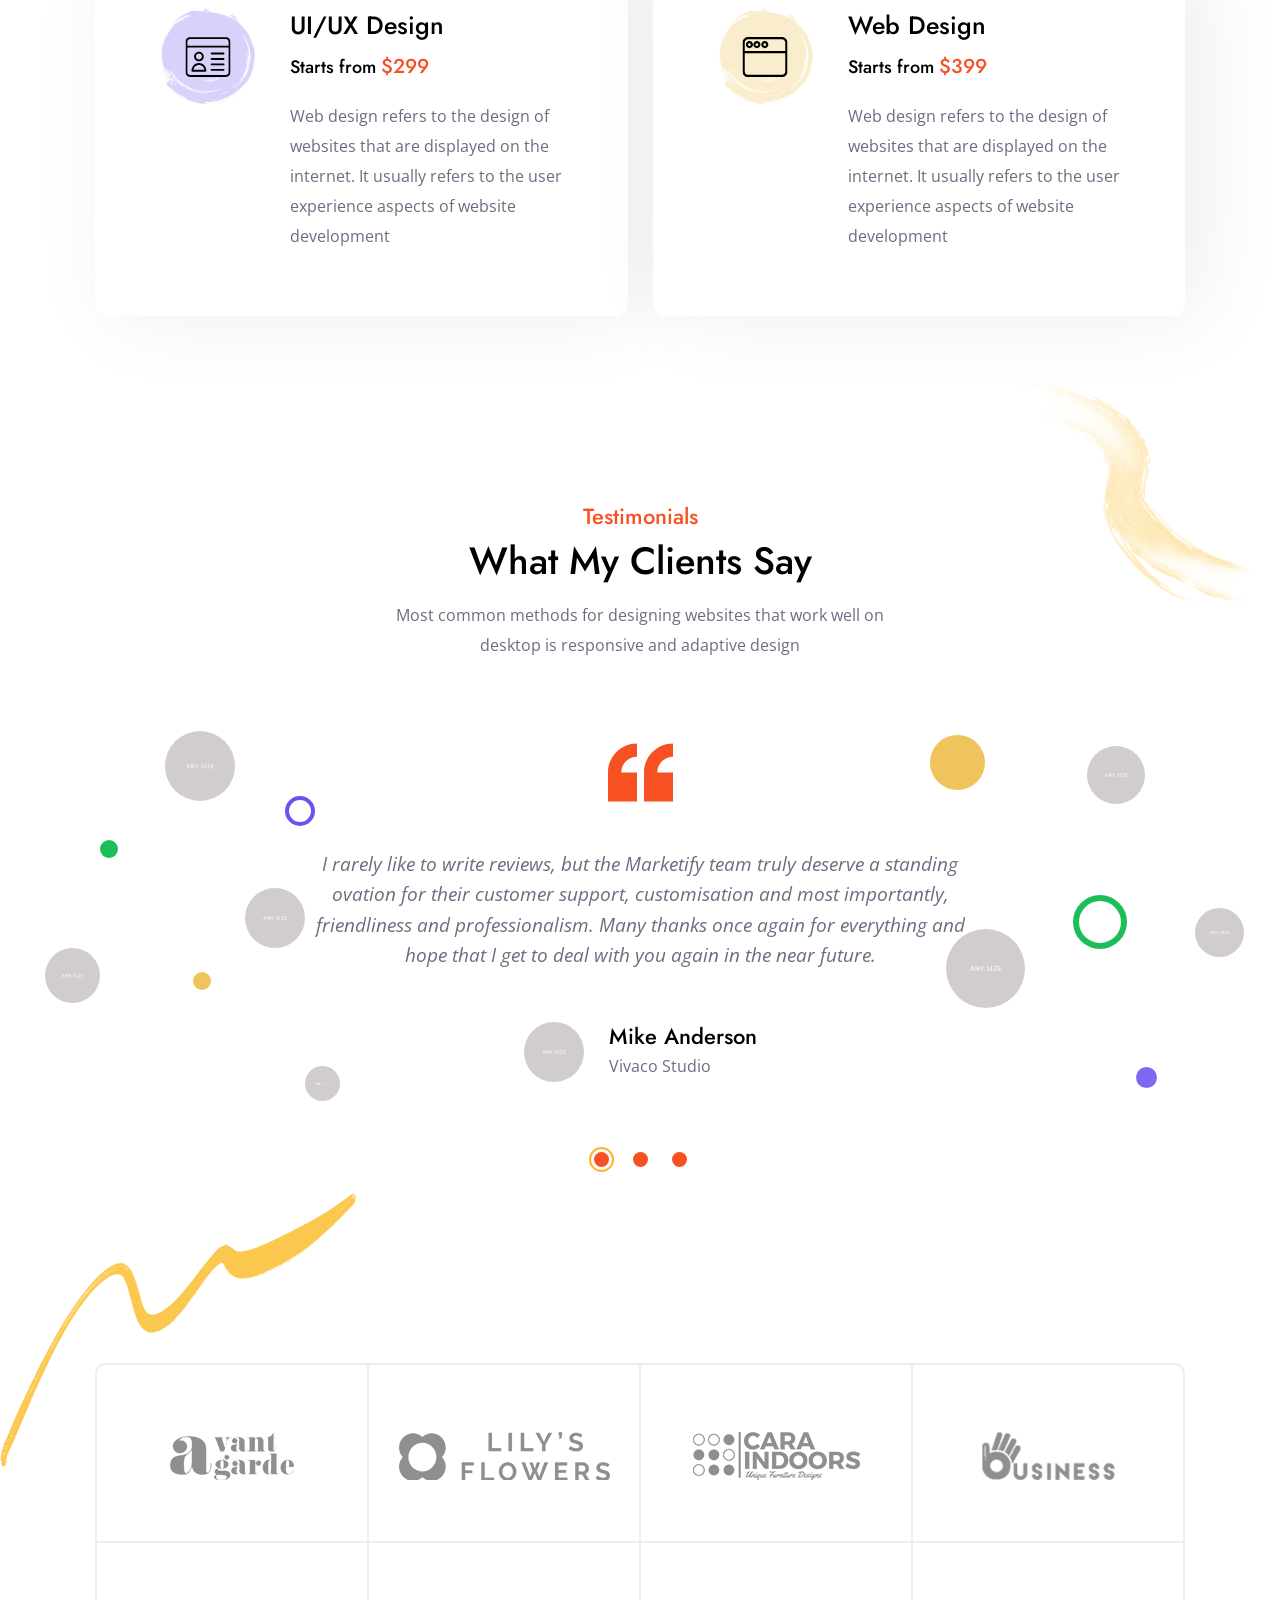
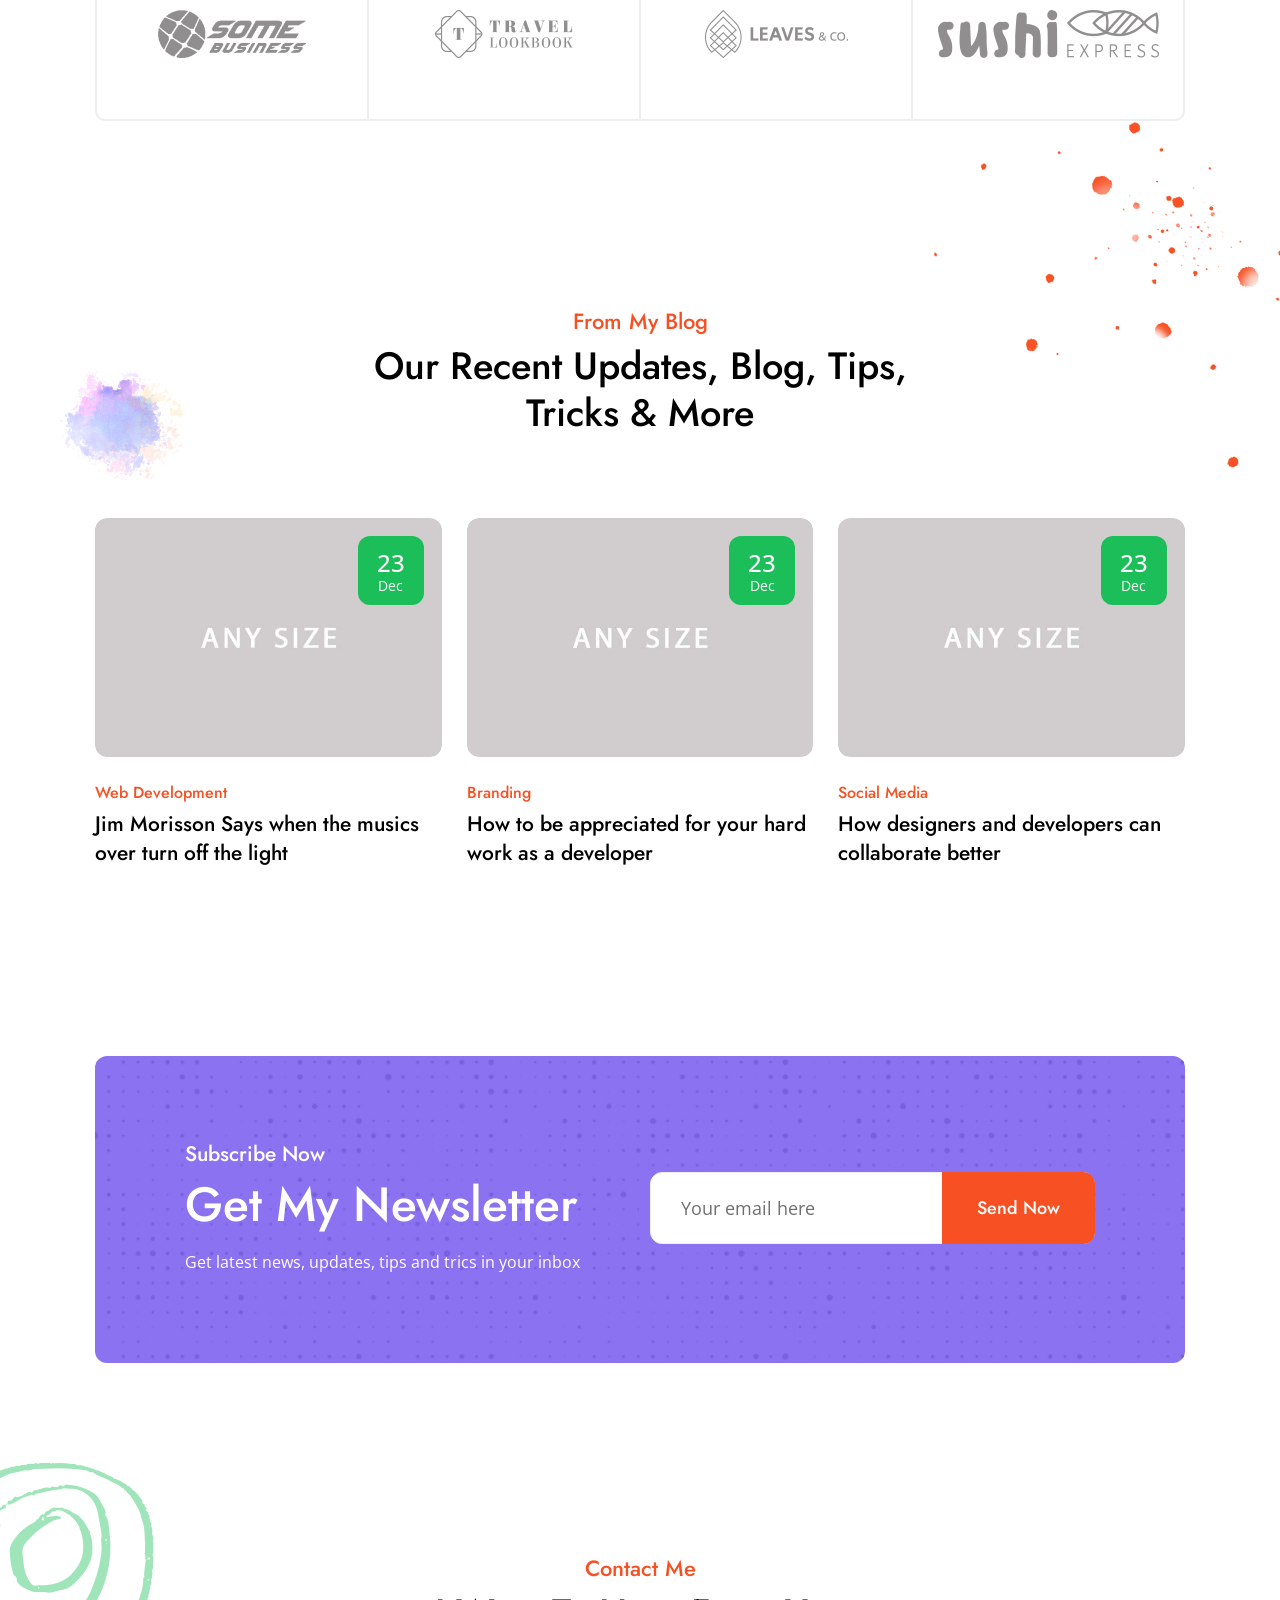
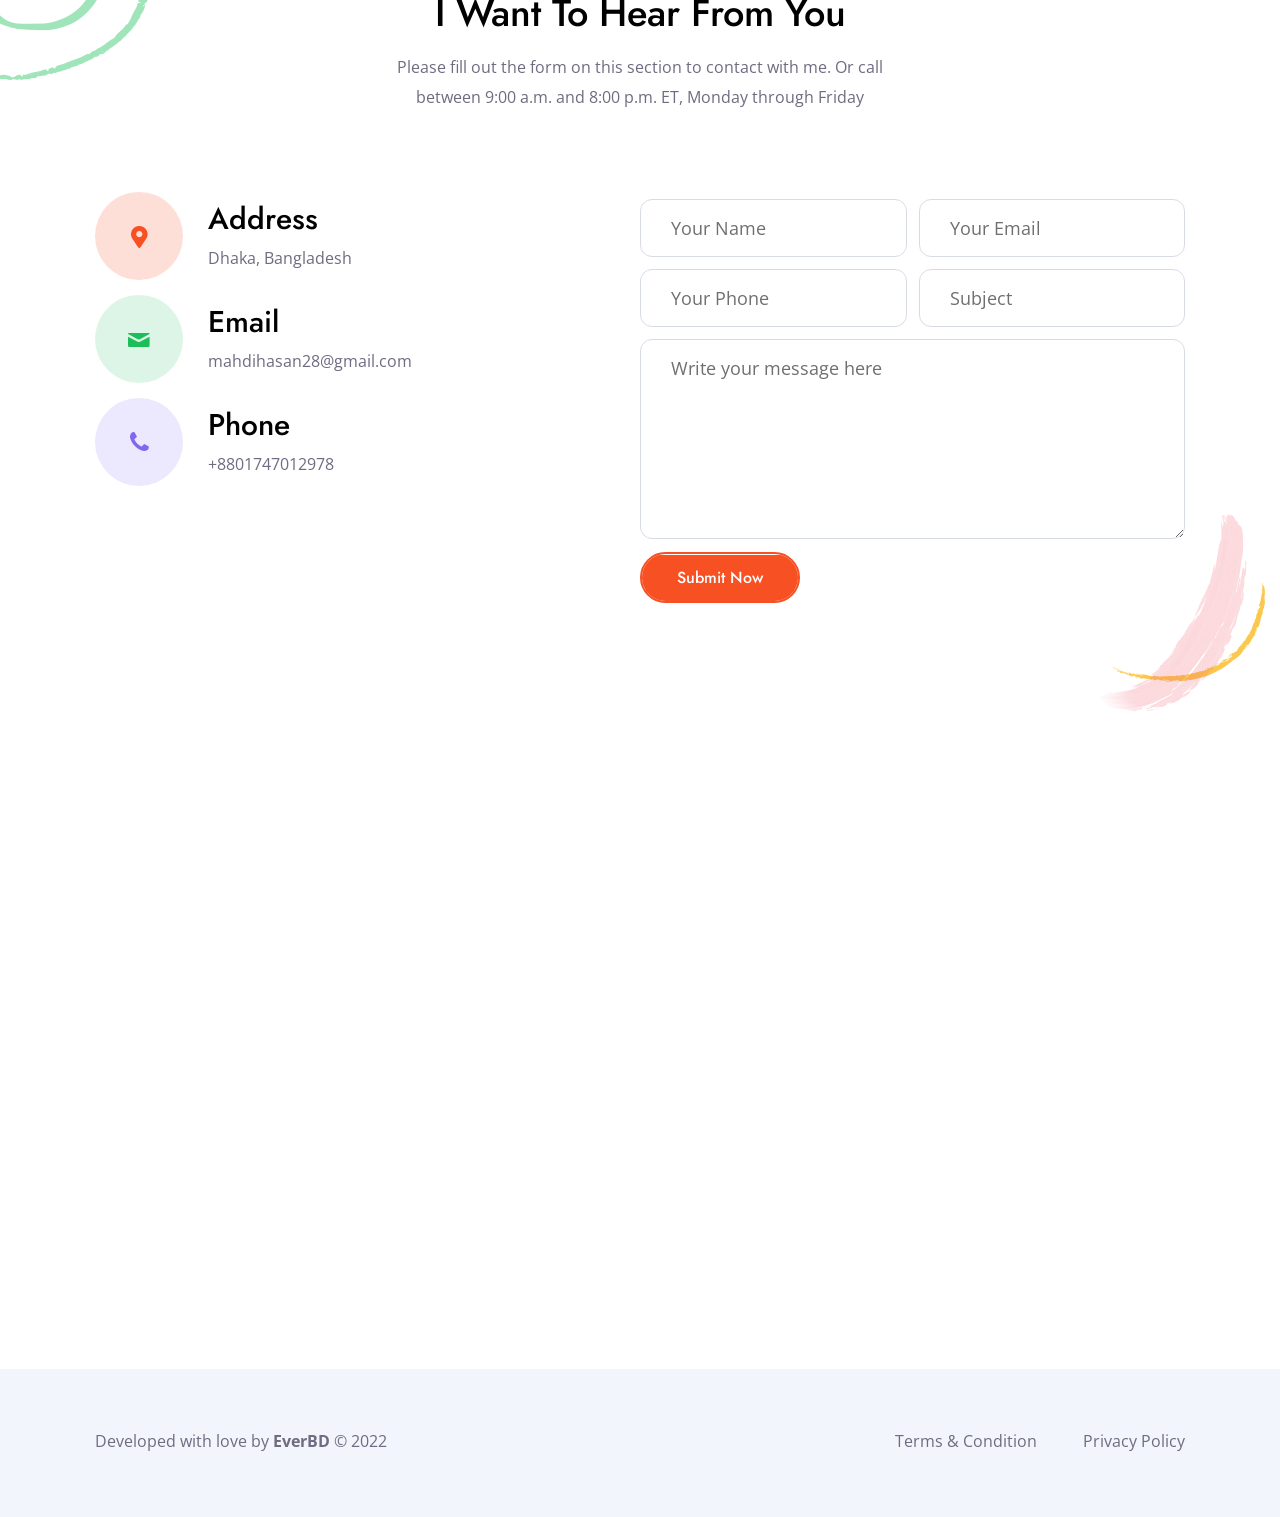
==== commit caeb5f0b: "del" ====
--- a/index.html
+++ b/index.html
@@ -886,7 +886,7 @@
 										</div>
 										<div class="short">
 											<h3>Address</h3>
-											<span>20, Somewhere in world</span>
+											<span>Dhaka, Bangladesh</span>
 										</div>
 									</div>
 								</li>
--- a/css/style.css
+++ b/css/style.css
@@ -289,7 +289,7 @@
 	justify-content: space-between;
 }
 .dizme_tm_mobile_menu .mobile_in .logo img{
-	max-width: 90px;
+	max-width: 150px;
 	max-height: 70px;
 }
 .dizme_tm_mobile_menu .trigger{
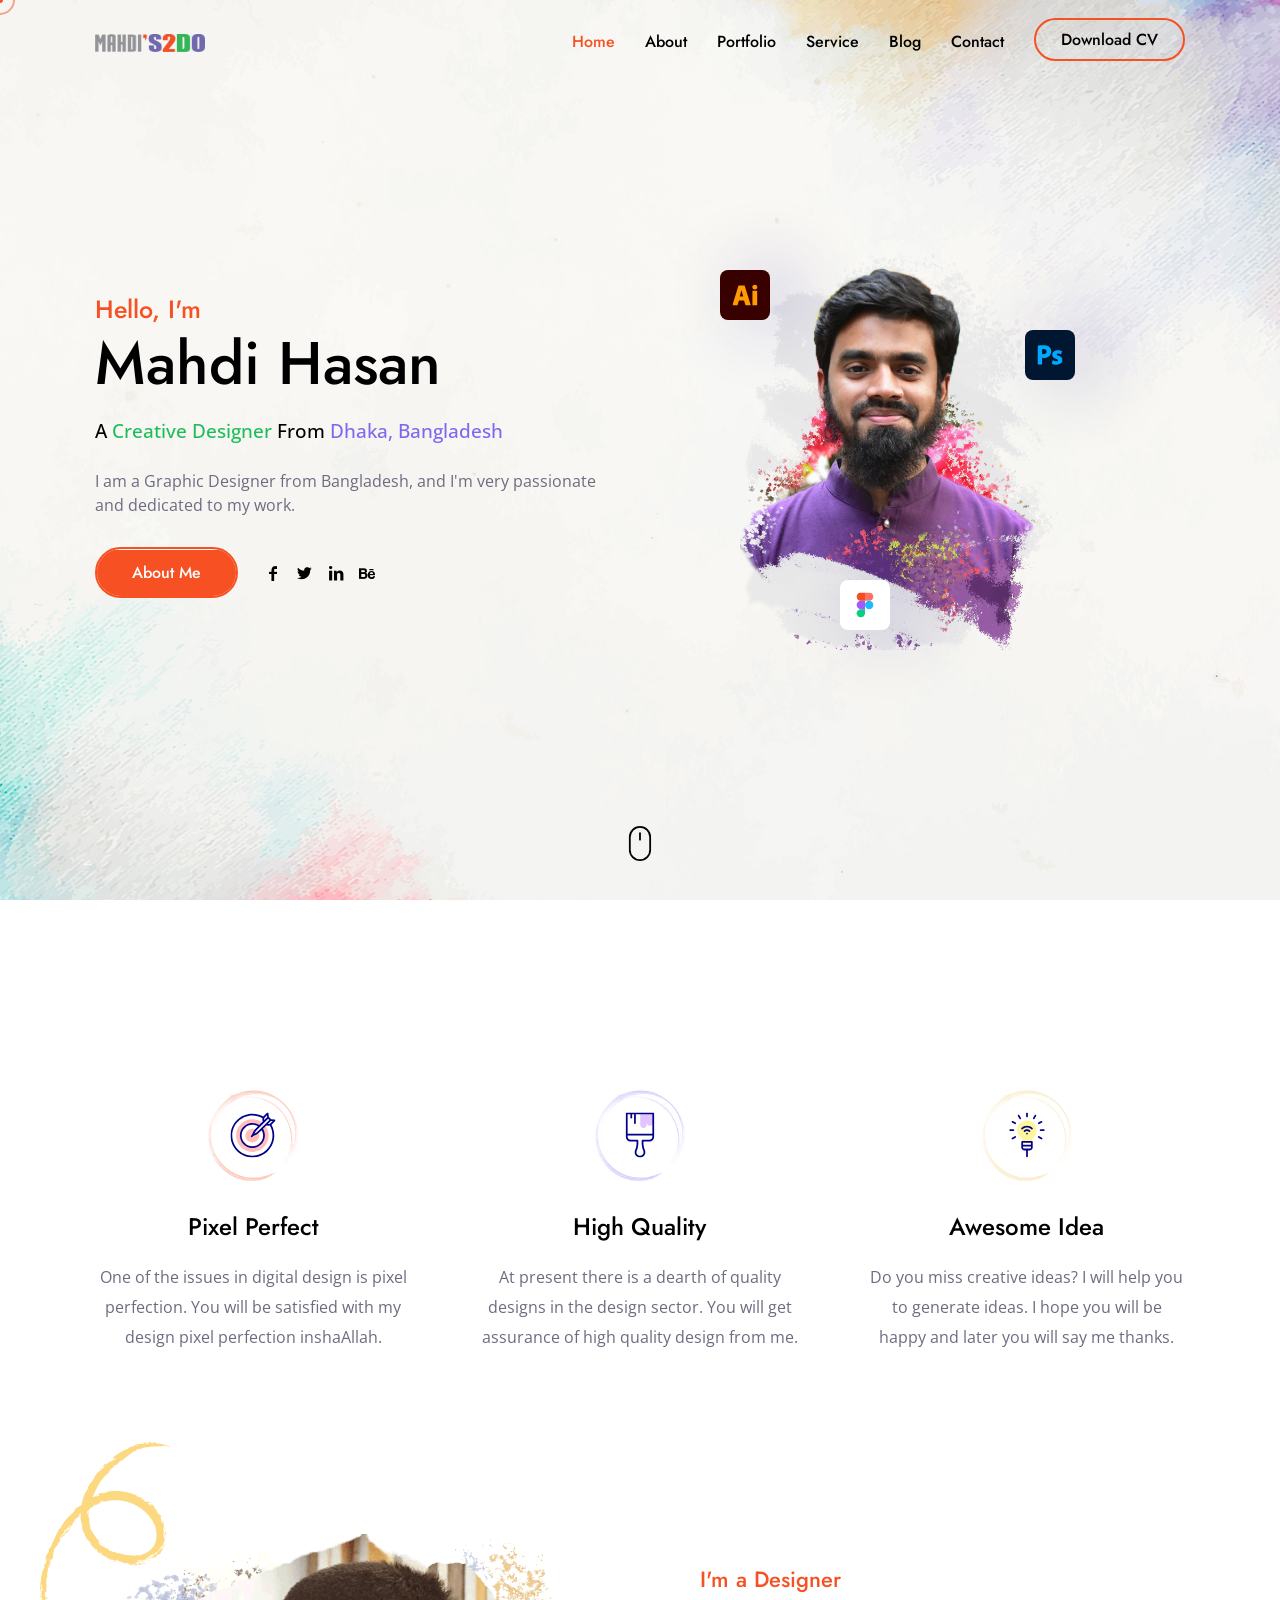
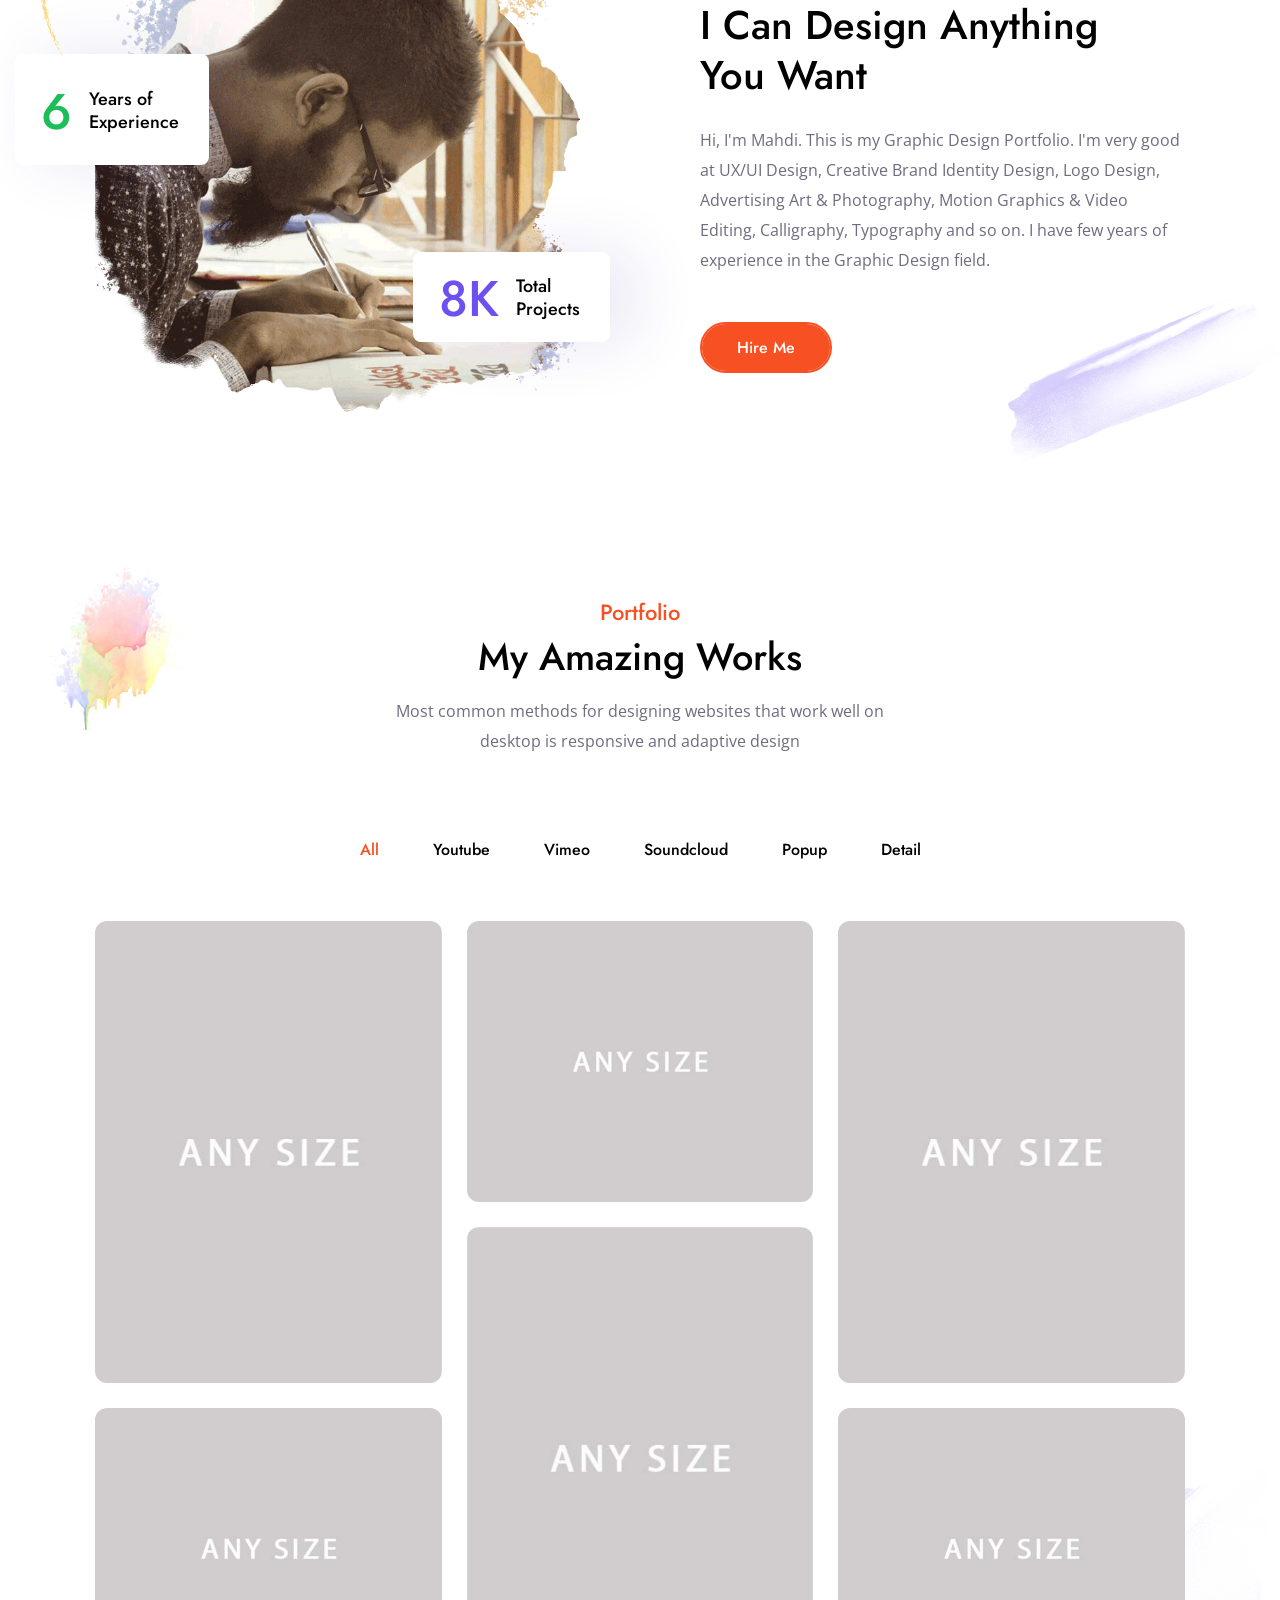
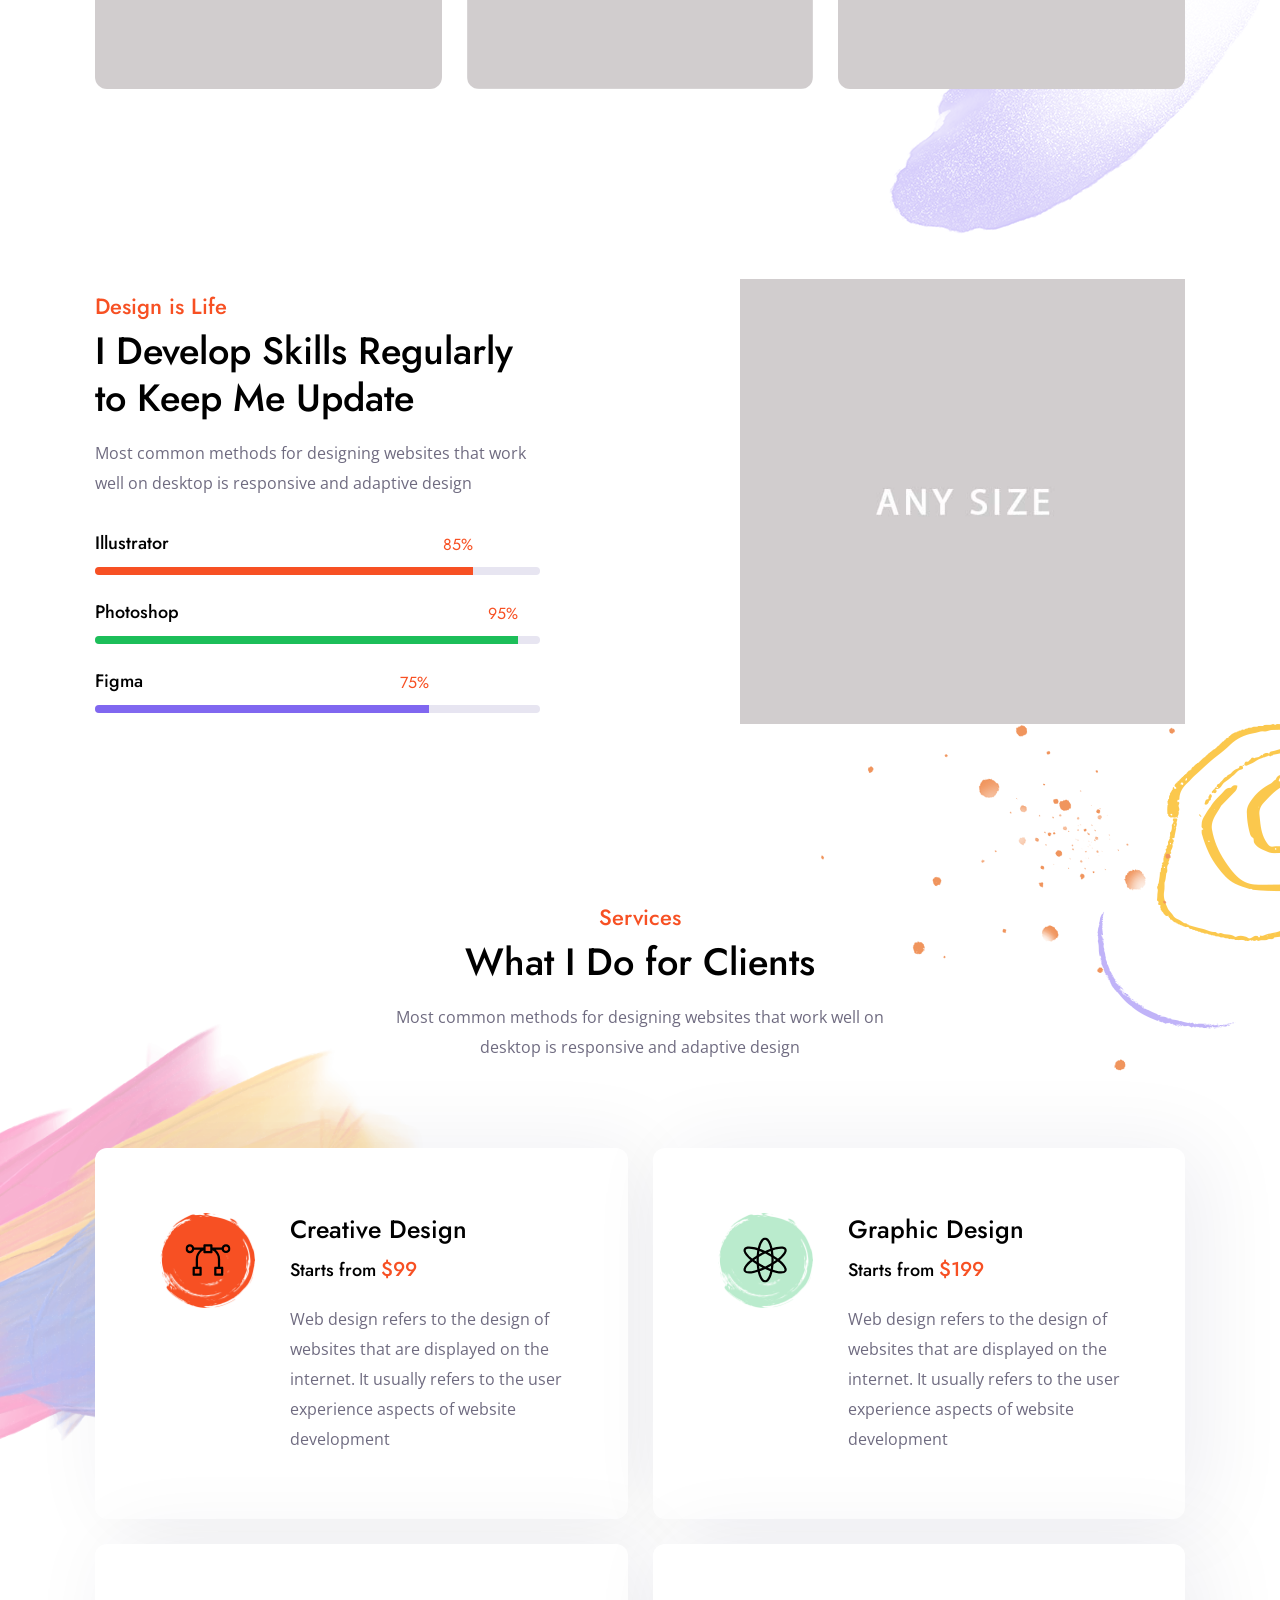
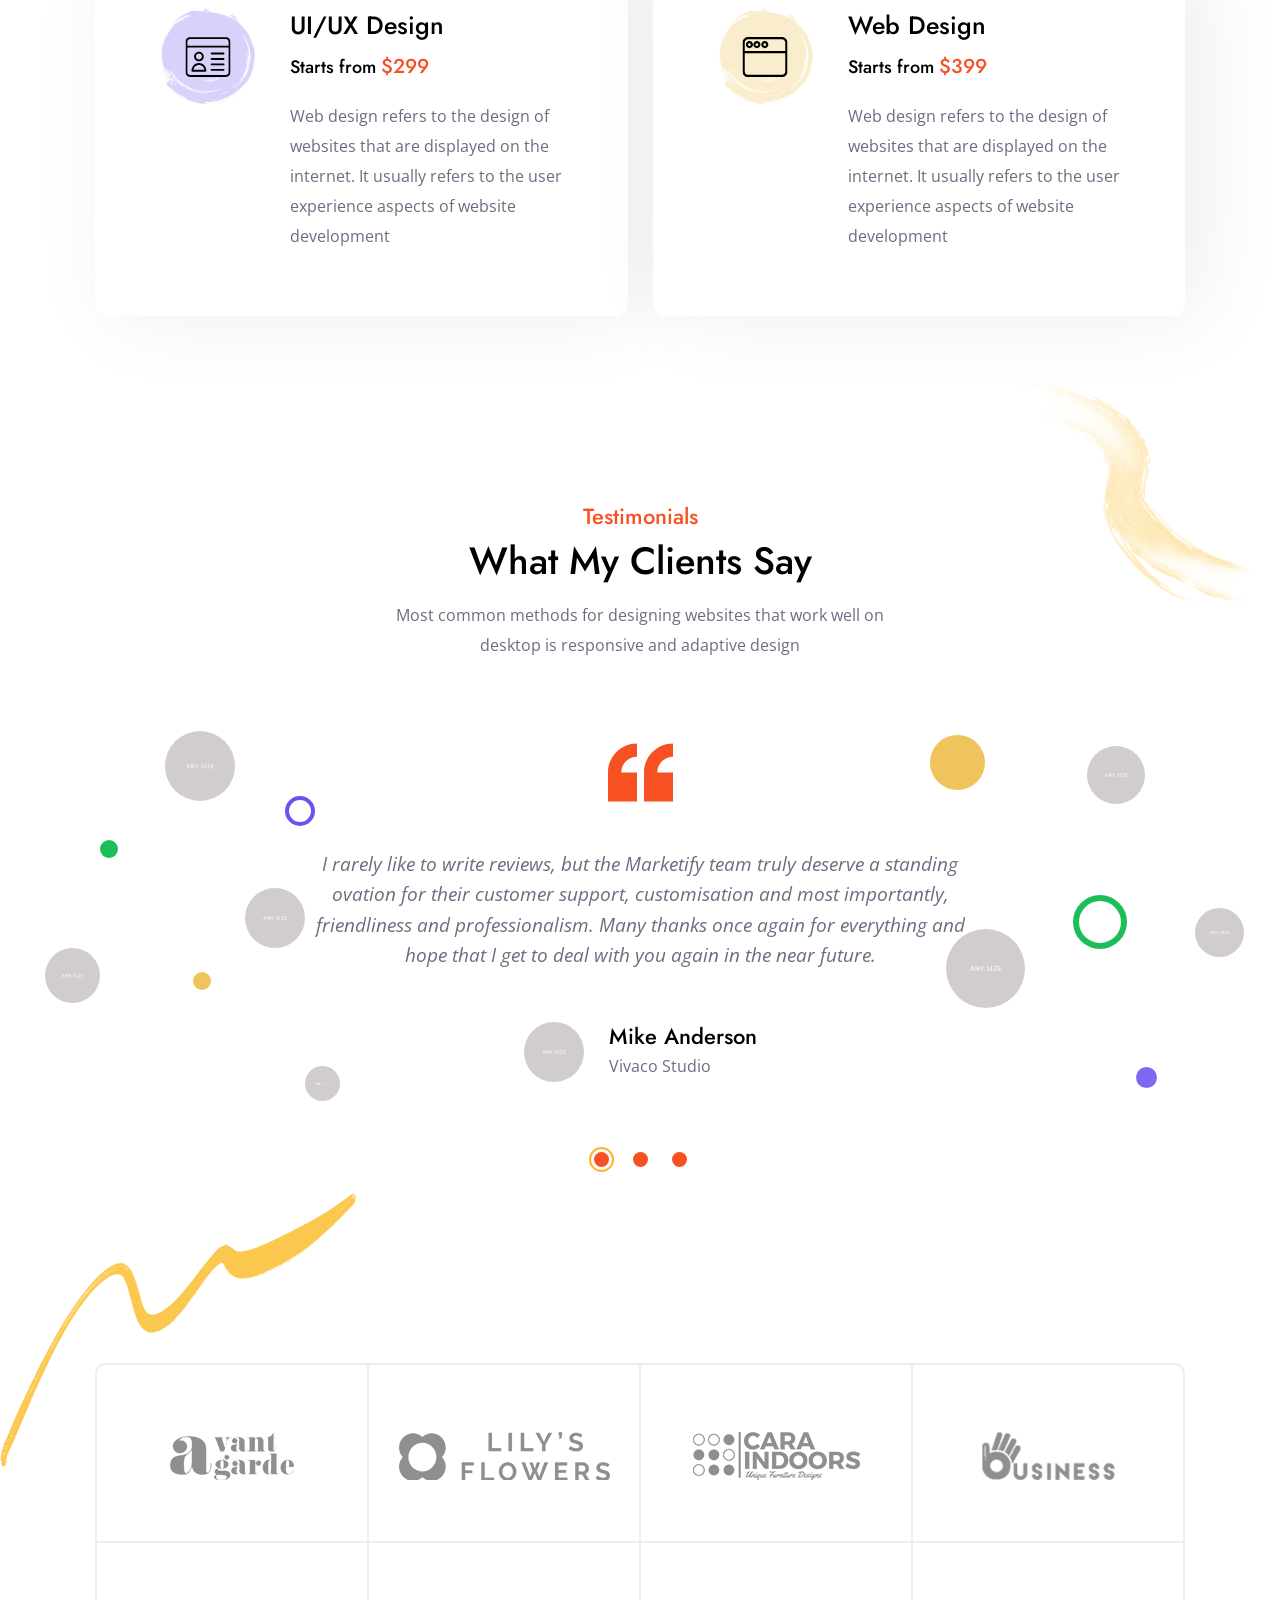
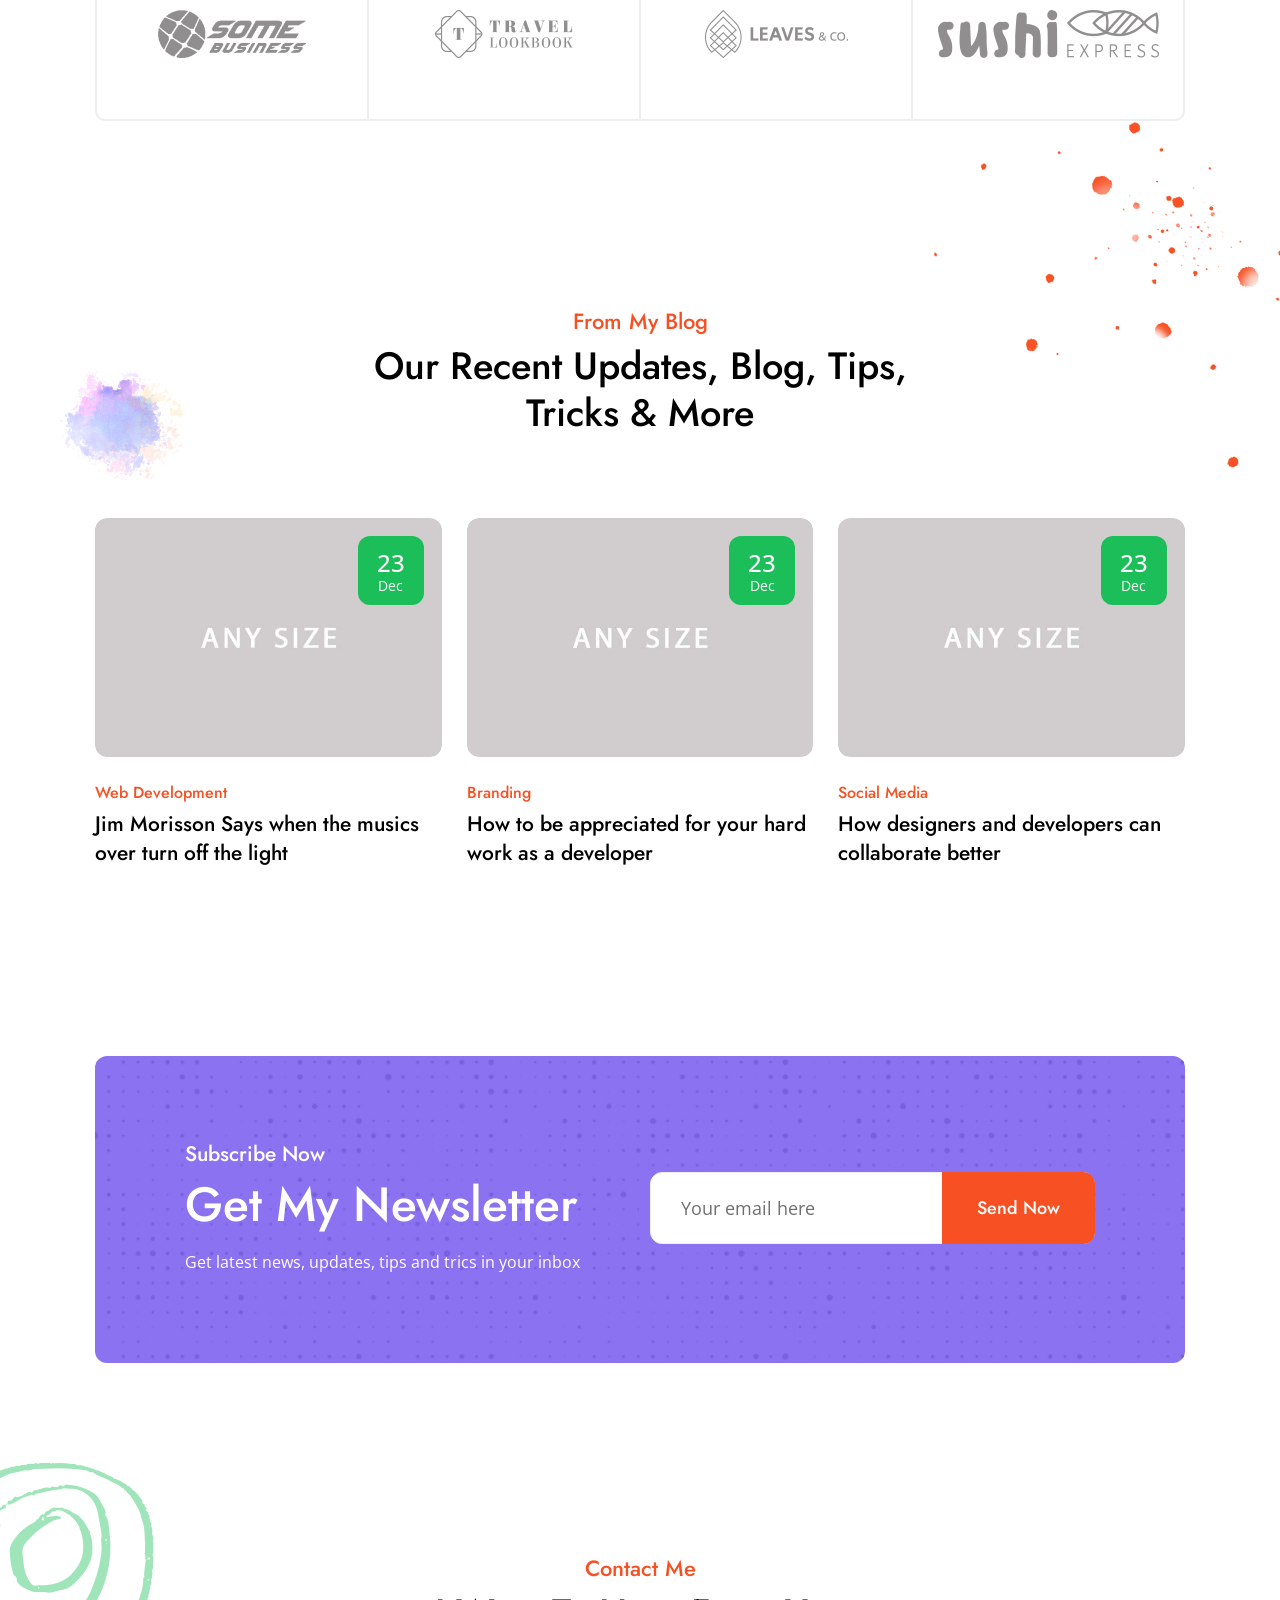
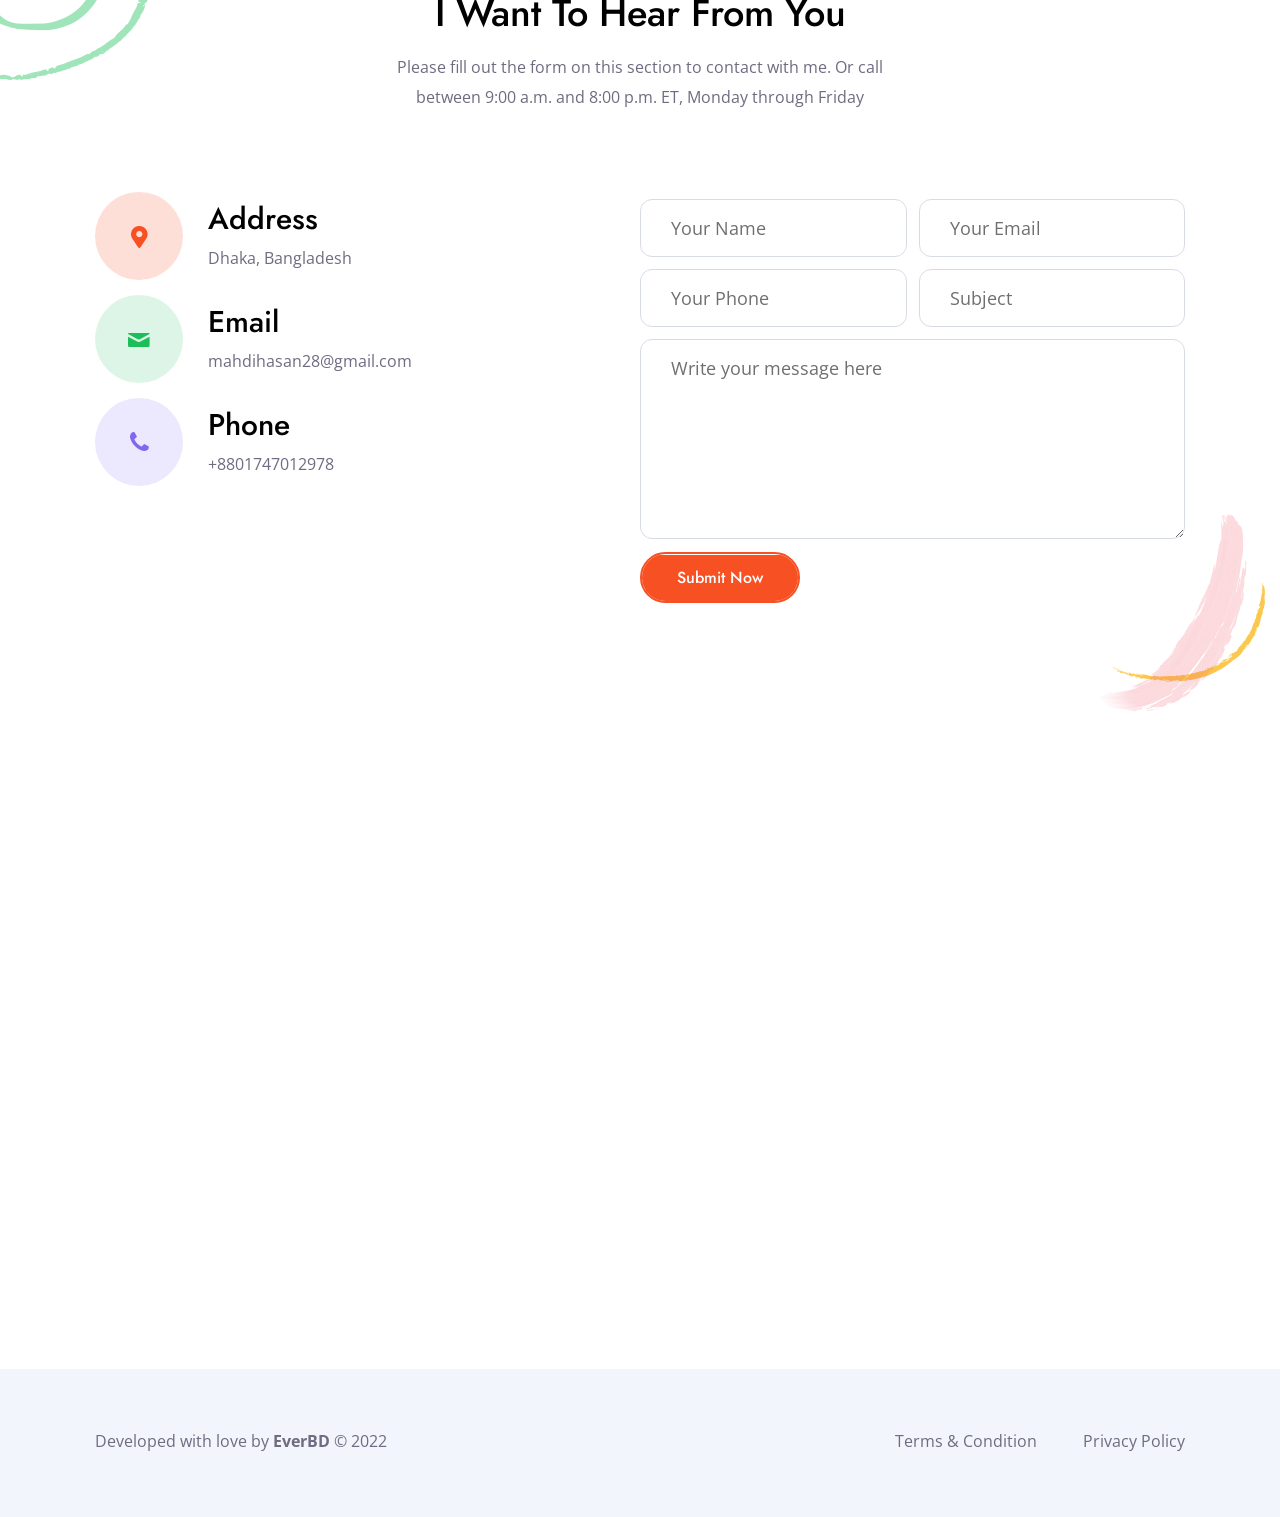
==== commit 18749fac: "office change" ====
--- a/index.html
+++ b/index.html
@@ -13,7 +13,7 @@
 
 <meta name="viewport" content="width=device-width, initial-scale=1, maximum-scale=1">
 
-<title>Dizme | Home</title>
+<title>Mahdi'S2DO | Home</title>
 
 <!-- STYLES -->
 <link href="https://fonts.googleapis.com/css2?family=Jost:ital,wght@0,100;0,200;0,300;0,400;0,500;0,600;0,700;0,800;0,900;1,100;1,200;1,300;1,400;1,500;1,600;1,700;1,800;1,900&display=swap" rel="stylesheet">
@@ -166,7 +166,7 @@
 										<h3>Pixel Perfect</h3>
 									</div>
 									<div class="text">
-										<p>Most common methods for designing websites that work well on desktop is responsive and adaptive design.</p>
+										<p>One of the issues in digital design is pixel perfection. You will be satisfied with my design pixel perfection inshaAllah.</p>
 									</div>
 								</div>
 							</li>
@@ -182,7 +182,7 @@
 										<h3>High Quality</h3>
 									</div>
 									<div class="text">
-										<p>Most common methods for designing websites that work well on desktop is responsive and adaptive design.</p>
+										<p>At present there is a dearth of quality designs in the design sector. You will get assurance of high quality design from me.</p>
 									</div>
 								</div>
 							</li>
@@ -198,7 +198,7 @@
 										<h3>Awesome Idea</h3>
 									</div>
 									<div class="text">
-										<p>Most common methods for designing websites that work well on desktop is responsive and adaptive design</p>
+										<p>Do you miss creative ideas? I will help you to generate ideas. I hope you will be happy and later you will say me thanks.</p>
 									</div>
 								</div>
 							</li>
@@ -216,7 +216,7 @@
 					<div class="wrapper">
 						<div class="left">
 							<div class="image">
-								<img src="img/about/1.jpg" alt="" />
+								<img src="img/about/1.1.png" alt="" />
 								<div class="numbers year">
 									<div class="wrapper">
 										<h3><span class="dizme_tm_counter" data-from="0" data-to="06" data-speed="2000">0</span></h3>
@@ -237,10 +237,9 @@
 								<h3>I Can Design Anything You Want</h3>
 							</div>
 							<div class="text wow fadeInUp" data-wow-duration="1s">
-								<p>Hi, I'm Mahdi. This is my Graphic Designer CV. I'm very
-									good at Creative Logo Design, Advertising, Motion
-									Graphics & Video Editing, UX/UI Design, Calligraphy,
-									Typography and so on. I have few years of experience in
+								<p>Hi, I'm Mahdi. This is my Graphic Design Portfolio. I'm very
+									good at UX/UI Design, Creative Brand Identity Design, Logo Design, Advertising Art & Photography, Motion
+									Graphics & Video Editing, Calligraphy, Typography and so on. I have few years of experience in
 									the Graphic Design field.</p>
 							</div>
 							<div class="dizme_tm_button wow fadeInUp" data-wow-duration="1s">
